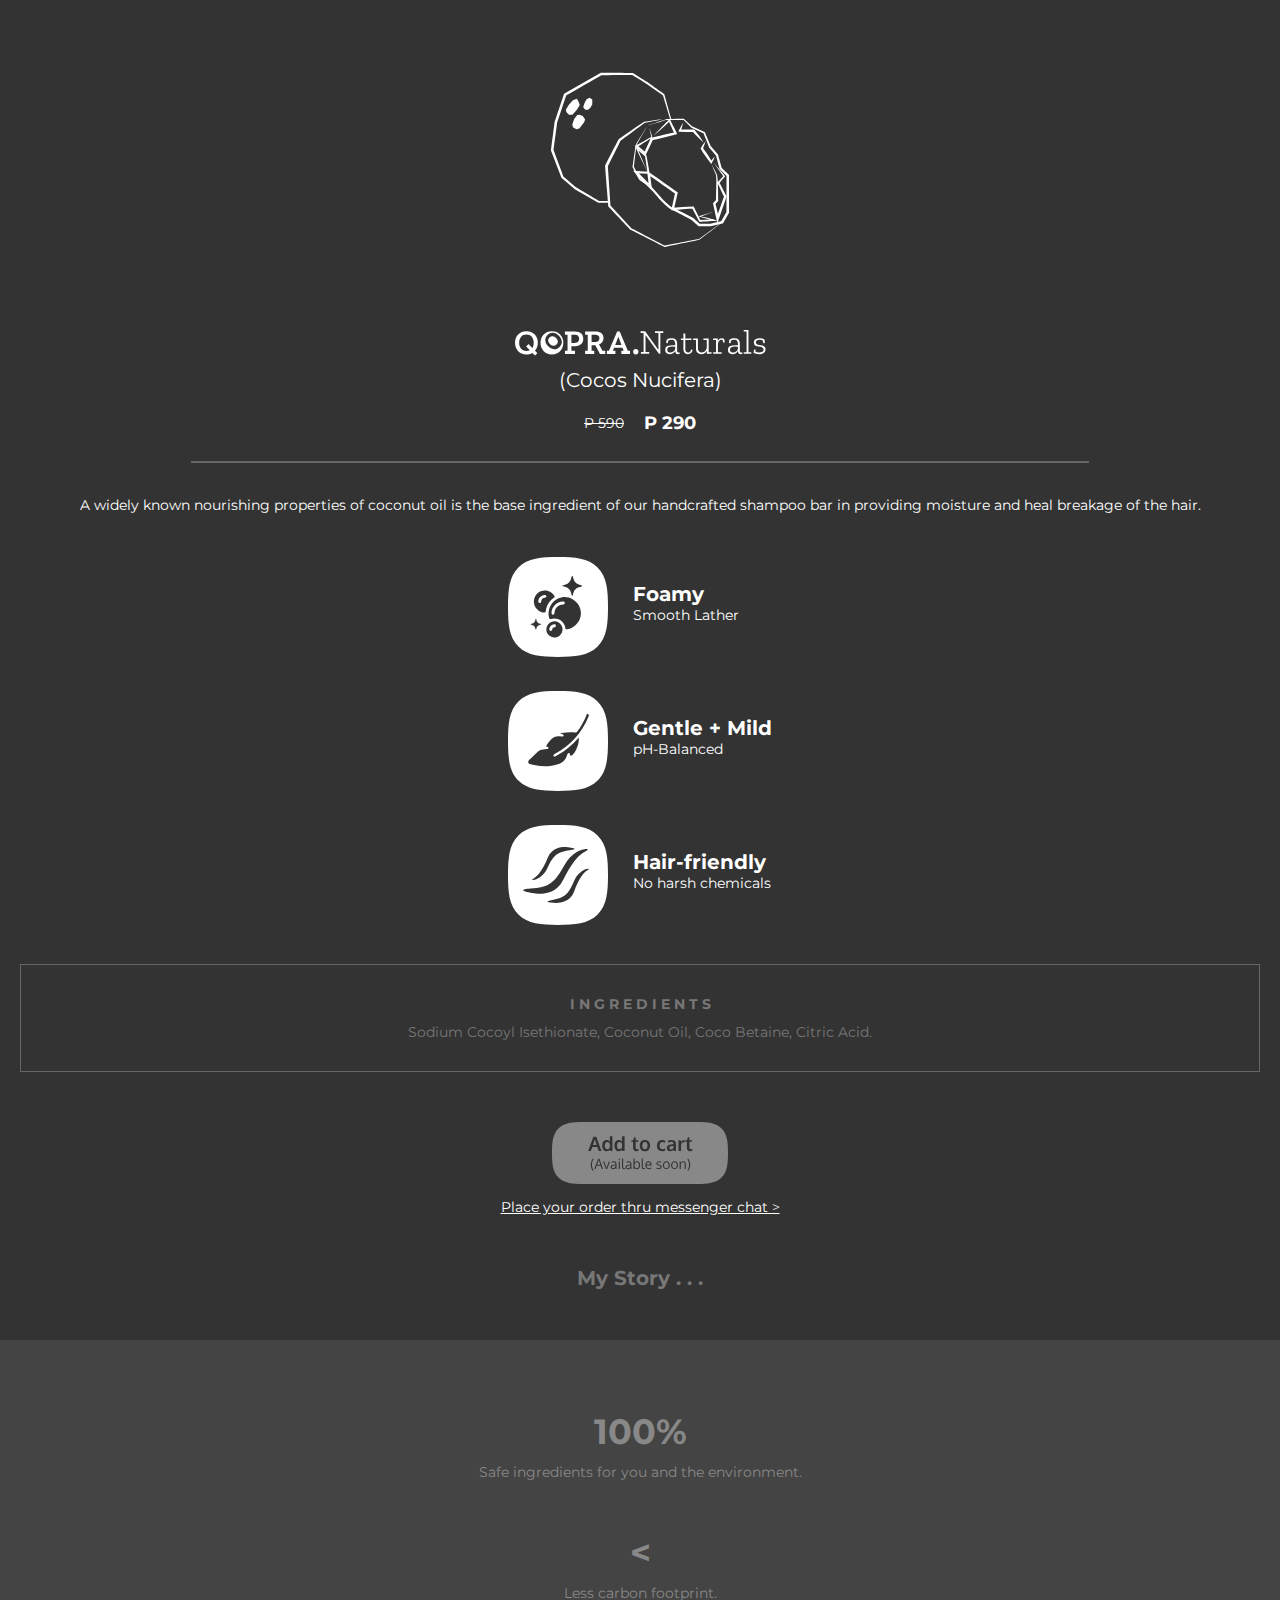
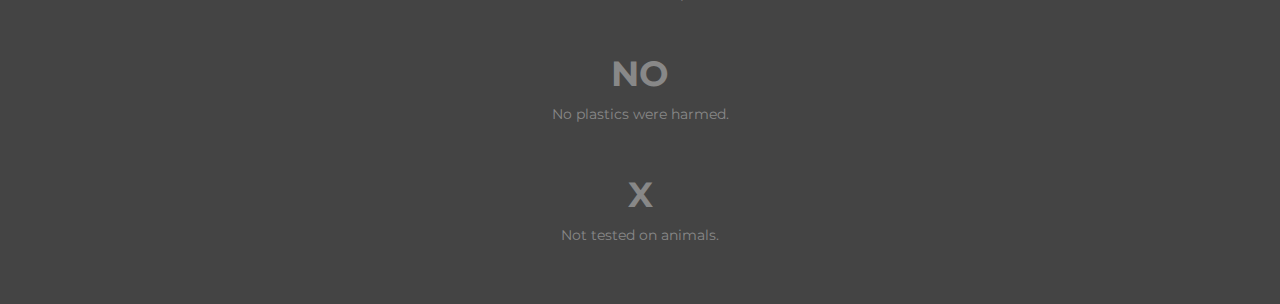
==== qopra.html @ 3c65f1ff "qopra.html" ====
<!DOCTYPE html>
<html> 
    <head>
        <meta charset="utf-8">
        <meta name="viewport" content="width=device-width, initial-scale=1">
        <title>Emelgram</title>
        
        <link rel="preconnect" href="https://fonts.googleapis.com">
        <link rel="preconnect" href="https://fonts.gstatic.com" crossorigin>
        <link href="https://fonts.googleapis.com/css2?family=Montserrat:wght@200;400;700&display=swap" rel="stylesheet">

        <link rel="stylesheet" href="styles.css">
        <link rel="icon" href="assets/emelgram.svg">
    </head>
    <body>
        <div class="productImage">
            <svg width="180" height="180" viewBox="0 0 165 160" fill="none" xmlns="http://www.w3.org/2000/svg">
                <path d="M53.6089 117.583L45.0074 117.515C44.6168 117.283 23.975 105.122 23.8099 105.021C23.681 104.909 12.7359 95.4625 12.3292 95.1102C12.1439 94.6178 3.44586 71.4727 3.24452 70.9444C3.59083 68.2944 6.26469 47.9434 6.48214 46.2782C6.55059 46.07 14.5641 21.748 14.8339 20.9274C15.591 20.4871 46.598 2.55388 47.1054 2.26167C54.3095 2.21363 68.2224 2.1736 75.4024 2.10155C78.8011 4.18709 84.6884 7.78975 87.9139 9.77121C88.369 10.0514 101.533 19.2102 103.51 20.5912C105.089 25.803 107.859 35.1059 110.126 42.5674C110.275 42.5354 110.436 42.5154 110.609 42.5154C110.835 42.5154 111.04 42.5474 111.23 42.6034C109.059 34.8457 106.397 25.4348 104.855 19.9307L104.787 19.6905L104.573 19.5384C103.667 18.8619 89.3113 8.61436 88.8884 8.31414C85.4696 6.16455 79.4333 2.35774 75.9541 0.172127C68.6171 0.0960709 54.1444 0.0640473 46.7953 0H46.4933L46.2235 0.152112L13.2554 19.1181L12.8648 19.3423L12.7238 19.7706C12.748 19.8907 4.08211 45.6377 4.13043 45.7498C4.1103 45.8538 0.925027 70.8203 0.900866 70.9364L0.864624 71.2246L0.965296 71.4928L10.3963 96.1309L10.4969 96.3911L10.7063 96.5673L22.5414 106.631C22.5776 106.663 22.6501 106.719 22.6944 106.739L44.3269 119.148L44.5403 119.268H44.7738L53.5605 119.2C53.3511 118.712 53.3874 118.115 53.625 117.583H53.6089Z" fill="white"/>
                <path d="M20.9628 25.1225L17.4675 29.1895L14.6205 33.6368L14.9628 35.8865L17.2943 38.5444H20.5159L24.4904 34.1852L27.3012 29.4858C27.3012 29.4858 26.0689 26.2153 25.8636 26.0112C25.6582 25.807 24.6313 23.8976 24.6313 23.8976L20.9628 25.1225Z" fill="white"/>
                <path d="M27.0192 38.5444L24.9735 38.7486L22.1627 42.3593L20.5198 47.2669L20.9627 49.9248L24.2044 51.7302L26.8823 51.1417L31.2796 45.4255L32.1736 42.7676L30.0474 39.7013L27.0192 38.5444Z" fill="white"/>
                <path d="M30.4581 31.6874L32.1051 33.7729L34.4367 34.2493L36.8367 32.3399L38.7576 29.1375V24.6422C38.7576 24.6422 36.5629 23.077 36.3575 23.005C36.1522 22.9329 33.6152 24.2979 33.6152 24.2979L32.1776 26.6156L30.9454 29.818L30.4662 31.6834L30.4581 31.6874Z" fill="white"/>
                <path d="M157.764 137.249C157.7 137.297 137.006 153.061 136.949 153.105C136.913 153.161 105.322 159.69 105.266 159.738L105.052 159.782L104.851 159.682C104.726 159.618 73.5702 143.81 73.4574 143.75C73.3608 143.734 53.7861 122.991 53.6814 122.939L53.4357 122.683L53.4075 122.314C52.6102 111.674 51.2008 96.0549 50.5041 85.5511L50.48 85.2029L50.633 84.9027C53.6975 78.8942 59.7499 67.0575 62.8788 61.0811C69.5352 56.5177 79.5461 49.3844 86.2227 45.0332C90.8657 44.3447 97.502 43.312 102.093 42.6755L102.137 42.9117C99.5235 43.4761 96.906 44.0245 94.2845 44.5609L86.428 46.1781L86.6656 46.078C80.4884 50.7414 70.6346 58.0108 64.3285 62.6622L64.6587 62.278C61.7633 68.2223 55.8277 80.1111 52.8599 86.0195L52.9887 85.371C53.7377 95.8187 54.7968 111.574 55.4612 122.166L55.1874 121.542L74.589 142.497C73.3527 141.793 105.705 158.705 105.431 158.577L105.02 158.521C104.843 158.509 137.34 152.28 136.575 152.477L157.619 137.061L157.764 137.253V137.249Z" fill="white"/>
                <path d="M89.392 48.4718C86.9517 52.7429 81.4227 62.6382 79.1878 66.369C78.6402 71.3567 77.4643 81.352 76.9005 86.3357L76.8361 85.9674C78.7328 89.5661 81.2053 94.3376 83.1583 97.1997C83.855 97.544 84.4228 97.9883 85.0349 98.4006C87.6 100.218 90.0967 102.111 92.6014 104.005L92.6618 104.073L100.828 113.24C101.078 113.52 103.027 115.713 103.228 115.934C105.27 117.907 107.376 119.949 109.502 121.798C110.102 122.306 110.714 122.859 111.363 123.247C111.298 123.215 111.222 123.211 111.149 123.211C111.129 123.211 111.101 123.211 111.149 123.211C111.339 123.219 111.616 123.291 111.641 123.307L111.882 123.391C112.667 123.703 113.831 124.26 114.596 124.628C120.218 127.418 125.827 130.224 131.324 133.222L137.501 138.73L136.716 138.43L147.202 138.414L146.928 138.446L157.41 135.976L156.637 136.553L161.892 127.362L161.735 127.946L161.763 110.99L161.82 94.0334L162.158 94.826L155.711 88.5453L155.497 88.3372L155.425 88.061L152.095 75.6999L152.296 76.0801L145.877 68.4465L145.776 68.3264L145.724 68.1943L140.582 55.3208L140.993 55.7491L129.637 50.3692L129.528 50.3171L129.455 50.2451L122.139 43.1759L122.521 43.328L107.098 43.0998L107.199 43.0838C102.769 44.4648 93.8215 47.1228 89.3799 48.4598L89.392 48.4718ZM89.392 48.4718C93.8054 46.9747 102.628 43.9284 107.054 42.4633C107.102 42.4433 122.477 42.2472 122.533 42.2352H122.747L122.916 42.3913L130.402 49.2844L130.221 49.1603L141.689 54.2961L141.975 54.4242L142.1 54.7244L147.448 67.5178L147.295 67.2696L153.83 74.8032L153.971 74.9673L154.032 75.1875L157.491 87.5126L157.205 87.0282L163.712 93.2488L164.046 93.569V94.0414L164.103 110.998L164.131 127.954V128.267L163.974 128.539L158.739 137.742L158.481 138.198L157.97 138.318L147.48 140.756L147.343 140.788H147.206L136.72 140.772H136.269L135.935 140.472L129.774 134.944C124.833 132.454 117.254 128.199 111.266 125.445C111.202 125.425 111.057 125.352 110.984 125.336C110.892 125.304 111.036 125.361 111.105 125.336C111.133 125.336 111.093 125.336 111.057 125.332C110.908 125.316 110.751 125.292 110.61 125.236C109.647 124.796 108.898 124.032 108.113 123.379C105.983 121.486 103.949 119.496 101.94 117.499C101.755 117.323 101.557 117.082 101.396 116.902C100.381 115.697 92.1665 106.274 91.4457 105.354C89.0134 103.448 86.5611 101.551 84.0805 99.7096C83.4724 99.2572 82.8603 98.8329 82.2362 98.4607C81.2576 97.4239 80.6415 96.0229 79.9408 94.834C78.4267 92.0439 77.0012 89.2138 75.5958 86.3677C76.3327 81.28 77.7381 71.2966 78.4871 66.2129C81.2093 61.7856 86.6335 52.891 89.3839 48.4838L89.392 48.4718Z" fill="white"/>
                <path d="M90.9662 49.9729C91.9568 53.0231 92.9233 56.0814 93.8494 59.1557C92.0212 60.3645 88.6105 62.5862 86.7621 63.7671C85.0708 64.8639 81.6359 67.0575 79.9285 68.1303L80.0453 66.6532C82.0386 68.2303 86.001 71.4567 87.9702 73.0659L86.2789 73.4422C87.2655 71.2526 88.2319 69.051 89.2427 66.8693L92.2467 60.3165L92.4843 59.8001C97.8924 58.4471 103.905 57.0101 109.333 55.7291L114.773 54.4682L114.064 55.9413C112.514 52.4827 110.283 47.5031 108.745 43.9805L110.046 44.2126C106.397 47.5911 102.407 51.2738 98.7139 54.5603C97.4495 55.7011 96.1569 56.8219 94.8763 57.9508C96.028 56.6938 97.1716 55.4289 98.3394 54.184C101.69 50.5693 105.471 46.6384 108.906 43.0678L109.687 42.2552C109.949 42.7756 112.768 48.4798 113.114 49.1683C114.274 51.49 115.417 53.8557 116.541 56.1975L115.281 56.5257C108.278 58.3471 100.639 60.2725 93.6199 61.9657L94.4213 61.3092L91.3608 67.8381C90.1528 70.44 88.8722 73.0459 87.64 75.6438L86.5688 74.7231C84.1768 72.6656 80.2506 69.2831 77.8909 67.2016C82.6869 64.4275 88.2521 61.2772 93.1085 58.5992L92.9112 59.0876C92.2306 56.0614 91.5944 53.0231 90.9742 49.9809L90.9662 49.9729Z" fill="white"/>
                <path d="M122.118 45.6817C121.526 48.3277 120.729 50.9176 119.871 53.4835L119.034 52.2426C120.081 52.1745 121.124 52.1185 122.171 52.0744C125.493 51.9343 128.815 51.9103 132.141 51.9864C135.311 55.8052 138.355 59.7321 140.936 63.9752C137.235 60.909 133.905 57.4544 130.688 53.9038L131.578 54.3121C127.394 54.3961 123.21 54.3201 119.034 54.0439L117.624 53.9518C119.01 51.1417 120.439 48.3357 122.114 45.6857L122.118 45.6817Z" fill="white"/>
                <path d="M142.684 62.6462C141.995 65.108 141.053 67.4898 140.05 69.8315L139.994 68.8548C143.123 72.8858 145.958 77.1289 148.442 81.5842H147C147.657 80.7636 148.333 79.959 149.03 79.1664C149.731 78.3778 150.448 77.5973 151.217 76.8527C150.822 77.8454 150.371 78.8022 149.908 79.7509C149.28 81.0398 148.551 82.3528 147.858 83.6017C145.949 81.288 144.137 78.8702 142.454 76.3924C140.9 74.1147 139.43 71.777 138.065 69.3752C139.478 67.0535 140.96 64.7598 142.68 62.6462H142.684Z" fill="white"/>
                <path d="M148.027 83.6978C149.755 86.9362 151.458 90.1946 153.121 93.465C153.351 95.1262 153.597 96.7874 153.81 98.4487C153.995 104.705 154.14 110.962 154.221 117.218V117.607C154.152 117.687 151.567 120.637 151.414 120.809L151.664 119.84C152.618 123.755 153.923 129.335 154.841 133.31L152.55 133.186C154.744 126.822 157.329 119.532 159.629 113.184L159.681 114.028C157.998 110.582 154.942 104.173 153.307 100.706L153.697 100.29C155.529 98.3446 157.398 96.4312 159.25 94.5017L159.218 95.3424C156.017 90.9511 152.856 86.5359 149.767 82.0646C153.439 86.3117 157.044 90.6149 160.599 94.9541C158.727 97.1157 156.878 99.3013 154.986 101.447L155.119 100.486C156.766 103.608 160.048 109.913 161.65 113.055L161.856 113.452L161.707 113.9C159.097 121.686 156.154 130.16 153.423 137.89C152.155 132.21 150.605 125.429 149.401 119.76C149.537 119.604 152.155 116.774 152.38 116.522L152.115 117.218C152.191 110.982 152.34 104.749 152.521 98.5167C152.413 97.2478 152.284 95.1902 152.175 93.6611C151.015 91.1272 149.312 86.8321 148.027 83.6978Z" fill="white"/>
                <path d="M150.085 127.342C146.924 128.499 140.614 130.833 137.449 131.961L137.432 131.301C139.945 131.941 151.611 135 153.955 135.6C151.551 135.704 140.034 136.381 137.372 136.509L136.877 136.537L136.635 136.084L130.224 123.991L131.134 124.5C126.528 124.868 117.274 125.609 112.663 125.949L111.209 126.061C111.358 125.296 112.905 118.235 113.102 117.275L114.709 109.921L115.176 111.122C107.682 105.906 97.1233 98.5447 89.7702 93.3529L91.6266 92.2441C91.9407 94.818 93.2817 105.61 93.5676 107.944C92.2065 106.523 79.7312 93.5971 78.0399 91.8358L76.1915 89.9184C77.7338 90.0464 88.5823 90.7229 90.4024 90.8631L89.444 91.9238L88.244 84.0901L87.0722 76.2523L87.3259 76.6886L79.107 69.7114L79.9567 69.067C82.8238 75.6438 86.6937 84.7025 89.4279 91.1993C86.3071 84.9067 82.0386 75.92 78.954 69.5153L77.9271 67.3777L79.8036 68.8708L88.24 75.5878L88.4413 75.7479L88.4897 76.0241L89.887 83.8259C90.032 84.5824 91.3608 92.2921 91.4534 92.7444L90.2977 92.6884L78.7244 92.148L79.5258 90.4067L92.8266 103.853L90.8494 104.797C90.6078 102.92 89.1501 91.5075 88.9447 89.8983L91.1353 91.4315C98.4924 96.5312 109.091 103.997 116.521 109.229L117.157 109.677L116.988 110.429C116.162 114.084 114.495 121.454 113.65 125.104L112.506 123.787L121.752 123.195L130.998 122.63L131.63 122.59L131.904 123.139L138.037 135.372L137.304 134.944L150.061 134.619L149.92 135.792L137.239 131.973L136.152 131.645C139.873 130.488 146.348 128.475 150.081 127.346L150.085 127.342Z" fill="white"/>
                </svg>
        </div>
        
        <div class="product">
            <div class="productName">
                <svg width="251" height="26" viewBox="0 0 251 26" fill="none" xmlns="http://www.w3.org/2000/svg">
                    <path d="M148.24 3.07995H145.33V23.8499H143.98L130.64 5.19995H130.5V22.0799H134.21V23.8499H125.93V22.0799H128.6V3.07995H125.58V1.31995H130.09L143.3 19.7599H143.44V3.07995H140.01V1.31995H148.26V3.08995L148.24 3.07995Z" fill="white"/>
                    <path d="M151.67 9.67002C152.32 9.14002 153.1 8.75003 154.01 8.51003C154.92 8.27003 155.84 8.15002 156.77 8.15002C160.33 8.15002 162.11 9.87002 162.11 13.32V20.81C162.11 21.99 162.56 22.58 163.46 22.58C163.92 22.58 164.3 22.5 164.6 22.34L164.64 23.73C164.13 24.05 163.53 24.22 162.84 24.22C161.08 24.22 160.21 23.18 160.21 21.1V21.03C159.72 21.86 159.03 22.6 158.11 23.25C157.19 23.9 156.13 24.22 154.9 24.22C153.88 24.22 152.85 23.91 151.8 23.3C150.75 22.69 150.22 21.56 150.22 19.92C150.22 17.98 150.99 16.7 152.54 16.09C154.09 15.48 155.72 15.17 157.43 15.17C157.92 15.17 158.39 15.19 158.87 15.22C159.34 15.25 159.79 15.28 160.2 15.31V13.68C160.2 12.5 159.93 11.57 159.39 10.89C158.85 10.21 157.87 9.87002 156.46 9.87002C155.3 9.87002 154.26 10.1 153.34 10.56L152.72 13.33L151.13 13.12L151.68 9.69002L151.67 9.67002ZM160.2 18.2V16.78C159.76 16.73 159.29 16.69 158.78 16.66C158.27 16.62 157.74 16.61 157.19 16.61C155.94 16.61 154.8 16.8 153.78 17.18C152.76 17.56 152.24 18.4 152.24 19.69C152.24 20.8 152.6 21.54 153.31 21.93C154.03 22.31 154.72 22.5 155.39 22.5C156.55 22.5 157.62 22.1 158.61 21.3C159.6 20.5 160.14 19.47 160.2 18.2Z" fill="white"/>
                    <path d="M177.6 19.86C177.14 22.75 175.58 24.19 172.92 24.19C171.42 24.19 170.29 23.75 169.54 22.87C168.79 21.99 168.41 20.81 168.41 19.33V10.09H165.88V8.45997H168.41V3.46997H170.32V8.45997H176.45V10.09H170.32V19.14C170.32 20.16 170.53 20.97 170.94 21.58C171.36 22.19 172.08 22.5 173.12 22.5C173.79 22.5 174.39 22.3 174.92 21.89C175.45 21.48 175.84 20.65 176.1 19.38L177.59 19.86H177.6Z" fill="white"/>
                    <path d="M196.56 23.85H191.78V20.8C191.29 21.82 190.58 22.64 189.63 23.26C188.68 23.88 187.59 24.2 186.34 24.2C184.81 24.2 183.54 23.73 182.53 22.78C181.51 21.83 181 20.31 181 18.2V10.09H178.16V8.45996H182.91V17.75C182.91 19.51 183.29 20.74 184.04 21.44C184.79 22.15 185.74 22.5 186.9 22.5C188.29 22.5 189.44 21.96 190.35 20.87C191.26 19.78 191.74 18.69 191.79 17.58V10.09H188.39V8.45996H193.69V22.25H196.57V23.84L196.56 23.85Z" fill="white"/>
                    <path d="M206.68 8.18005C207.76 8.18005 208.61 8.45005 209.21 8.98005L209.76 12.4101L208.17 12.6201L207.58 9.99005C207.23 9.90005 206.84 9.85005 206.4 9.85005C205.38 9.85005 204.55 10.2801 203.9 11.1301C203.25 11.9801 202.93 13.0701 202.93 14.3901V22.2601H206.71V23.8501H198.15V22.2601H201.03V10.0901H198.12V8.46005H202.83V11.2001C203.13 10.3501 203.64 9.63005 204.36 9.05005C205.08 8.47005 205.85 8.18005 206.68 8.18005Z" fill="white"/>
                    <path d="M214.41 9.67002C215.06 9.14002 215.84 8.75003 216.75 8.51003C217.66 8.27003 218.58 8.15002 219.51 8.15002C223.07 8.15002 224.85 9.87002 224.85 13.32V20.81C224.85 21.99 225.3 22.58 226.2 22.58C226.66 22.58 227.04 22.5 227.34 22.34L227.38 23.73C226.87 24.05 226.27 24.22 225.58 24.22C223.82 24.22 222.95 23.18 222.95 21.1V21.03C222.46 21.86 221.77 22.6 220.85 23.25C219.93 23.9 218.87 24.22 217.64 24.22C216.62 24.22 215.59 23.91 214.54 23.3C213.49 22.69 212.96 21.56 212.96 19.92C212.96 17.98 213.73 16.7 215.28 16.09C216.83 15.48 218.46 15.17 220.17 15.17C220.66 15.17 221.13 15.19 221.61 15.22C222.08 15.25 222.53 15.28 222.94 15.31V13.68C222.94 12.5 222.67 11.57 222.13 10.89C221.59 10.21 220.61 9.87002 219.2 9.87002C218.04 9.87002 217 10.1 216.08 10.56L215.46 13.33L213.87 13.12L214.42 9.69002L214.41 9.67002ZM222.94 18.2V16.78C222.5 16.73 222.03 16.69 221.52 16.66C221.01 16.62 220.48 16.61 219.93 16.61C218.68 16.61 217.54 16.8 216.52 17.18C215.5 17.56 214.98 18.4 214.98 19.69C214.98 20.8 215.34 21.54 216.05 21.93C216.77 22.31 217.46 22.5 218.13 22.5C219.29 22.5 220.36 22.1 221.35 21.3C222.34 20.5 222.88 19.47 222.94 18.2Z" fill="white"/>
                    <path d="M236.31 23.85H228.72V22.26H231.56V1.59H228.68V0H233.46V22.25H236.3V23.84L236.31 23.85Z" fill="white"/>
                    <path d="M250.52 19.48C250.52 20.91 249.91 22.06 248.7 22.91C247.49 23.76 245.99 24.19 244.21 24.19C243.12 24.19 242.05 24.03 241 23.72C239.95 23.41 239.15 23.06 238.59 22.66L239.01 19.4L240.57 19.54L240.43 21.62C241.52 22.2 242.75 22.49 244.14 22.49C245.27 22.49 246.29 22.26 247.21 21.81C248.12 21.36 248.58 20.65 248.58 19.68C248.58 18.71 248.25 18.1 247.59 17.7C246.93 17.31 246.12 17.02 245.15 16.85C244.18 16.68 243.21 16.49 242.26 16.28C241.31 16.07 240.49 15.69 239.83 15.14C239.17 14.59 238.84 13.72 238.84 12.54C238.84 10.97 239.41 9.84001 240.54 9.16001C241.67 8.48001 242.91 8.14001 244.25 8.14001C245.31 8.14001 246.31 8.29001 247.25 8.59001C248.19 8.89001 248.94 9.21001 249.52 9.56001L249.87 13.1L248.28 13.31L247.86 10.71C247.37 10.46 246.87 10.25 246.34 10.09C245.81 9.93001 245.2 9.85001 244.5 9.85001C243.41 9.85001 242.54 10.05 241.87 10.44C241.2 10.83 240.87 11.47 240.87 12.35C240.87 13.23 241.19 13.85 241.84 14.2C242.49 14.56 243.3 14.82 244.27 14.98C245.24 15.14 246.21 15.34 247.16 15.57C248.12 15.8 248.92 16.21 249.57 16.78C250.22 17.36 250.54 18.26 250.54 19.48H250.52Z" fill="white"/>
                    <path d="M22.84 12.79C22.84 15.86 21.89 18.51 20 20.73L22.39 23.19L20 25.58L17.33 22.88C15.55 23.92 13.55 24.44 11.33 24.44C7.75 24.44 4.96 23.3 2.98 21.01C0.99 18.72 0 16 0 12.86C0 9.71996 1.04 6.81996 3.12 4.56996C5.2 2.32996 7.97 1.20996 11.44 1.20996C14.91 1.20996 17.73 2.34996 19.78 4.61996C21.82 6.89996 22.85 9.61996 22.85 12.78L22.84 12.79ZM18.68 12.89C18.68 10.37 18.04 8.35996 16.76 6.85996C15.48 5.35996 13.69 4.60996 11.4 4.60996C9 4.60996 7.19 5.38996 5.98 6.94996C4.77 8.50996 4.16 10.45 4.16 12.75C4.16 15.05 4.75 16.93 5.95 18.57C7.14 20.21 8.99 21.03 11.51 21.03C12.76 21.03 13.85 20.78 14.8 20.27L11.13 16.49L13.52 14.1L17.33 17.98C18.23 16.64 18.68 14.94 18.68 12.88V12.89Z" fill="white"/>
                    <path d="M68.2799 8.73006C68.2799 11.2001 67.4899 13.0701 65.8999 14.3301C64.3199 15.5901 62.4199 16.2201 60.1999 16.2201H56.3899V20.8001H59.9899V24.0901H49.9399V20.8001H52.5399V4.85006H49.9399V1.56006H59.9899C62.7899 1.56006 64.8699 2.23006 66.2299 3.57006C67.5899 4.91006 68.2699 6.63006 68.2699 8.73006H68.2799ZM64.1599 8.80006C64.1599 7.55006 63.8099 6.58006 63.0999 5.89006C62.3899 5.20006 61.2099 4.85006 59.5499 4.85006H56.3999V12.9601H59.5499C61.1899 12.9601 62.3699 12.5801 63.0899 11.8301C63.8099 11.0801 64.1599 10.0701 64.1599 8.80006Z" fill="white"/>
                    <path d="M90.2199 24.0901H84.9499L80.3099 15.1801H76.5999V20.7901H79.2299V24.0801H70.1499V20.7901H72.7499V4.85006H70.1499V1.56006H80.1699C82.9599 1.56006 85.0599 2.14006 86.4399 3.31006C87.8299 4.48006 88.5199 6.11006 88.5199 8.21006C88.5199 9.71006 88.1199 11.0001 87.3199 12.0701C86.5199 13.1401 85.4199 13.9101 84.0099 14.3701L87.4399 20.7801H90.2099V24.0701L90.2199 24.0901ZM84.4299 8.32006C84.4299 7.05006 84.0599 6.15006 83.3199 5.63006C82.5799 5.11006 81.3199 4.85006 79.5399 4.85006H76.5899V12.0901H79.4999C81.3499 12.0901 82.6299 11.7601 83.3499 11.1001C84.0699 10.4401 84.4199 9.51006 84.4199 8.31006L84.4299 8.32006Z" fill="white"/>
                    <path d="M114.99 24.0901H106.36V20.8001H108.65L107.51 17.7201H99.0899L97.8799 20.8001H100.41V24.0901H91.8799V20.8001H93.9599L102.15 1.56006H104.7L112.81 20.8001H114.99V24.0901ZM106.46 14.9101L103.51 7.08006H103.3L100.18 14.9101H106.45H106.46Z" fill="white"/>
                    <path d="M48.35 12.79C48.35 15.98 47.32 18.72 45.27 21C43.21 23.29 40.41 24.43 36.85 24.43C33.29 24.43 30.48 23.29 28.5 21C26.51 18.71 25.52 16 25.52 12.86C25.52 9.71997 26.56 6.81997 28.64 4.57997C30.72 2.33997 33.49 1.21997 36.96 1.21997C40.43 1.21997 43.25 2.35997 45.3 4.62997C47.34 6.90997 48.37 9.62997 48.37 12.79H48.35ZM43.84 5.76997C42.01 3.93997 40.09 2.94997 38.07 2.78997C36.05 2.62997 34.21 3.37997 32.55 5.03997C30.81 6.77997 30.06 8.65997 30.31 10.67C30.56 12.68 31.52 14.52 33.2 16.2C34.88 17.88 36.66 18.8 38.72 19.13C40.77 19.46 42.71 18.71 44.54 16.88C46.27 15.15 47.01 13.3 46.76 11.31C46.52 9.31997 45.54 7.47997 43.83 5.76997H43.84Z" fill="white"/>
                    <path d="M123.45 21.72C123.45 22.46 123.21 23.1 122.73 23.63C122.25 24.16 121.6 24.43 120.77 24.43C119.94 24.43 119.29 24.16 118.82 23.63C118.36 23.1 118.13 22.46 118.13 21.73C118.13 21 118.37 20.32 118.86 19.8C119.34 19.28 119.99 19.02 120.8 19.02C121.61 19.02 122.27 19.29 122.74 19.82C123.22 20.35 123.45 20.98 123.45 21.72Z" fill="white"/>
                    <path d="M41.09 7.93004C40.02 6.86004 38.89 6.28004 37.71 6.18004C36.53 6.08004 35.45 6.53004 34.48 7.50004C33.46 8.52004 33.02 9.62004 33.17 10.8C33.32 11.98 33.88 13.06 34.86 14.04C35.84 15.02 36.89 15.56 38.09 15.76C39.29 15.95 40.43 15.51 41.5 14.44C42.51 13.43 42.95 12.34 42.8 11.18C42.66 10.02 42.09 8.93004 41.08 7.93004H41.09Z" fill="white"/>
                    </svg>

            </div>
            <div class="productSubName">
                (Cocos Nucifera)
            </div>
        </div>

        <div class="productPrice">
            <div class="slashPrice">
                P 590
            </div>
            <div class="origPrice">
                P 290
            </div>
        </div>

        <hr>

        <div class="productDetails">
                A widely known nourishing properties of coconut oil is the base ingredient of our handcrafted shampoo bar in providing moisture and heal breakage of the hair.
        </div>

        <div class="cardIcon">
            <div>
                <div class="cardFirst">
                    <div>
                        <svg width="100" height="100" viewBox="0 0 100 100" fill="none" xmlns="http://www.w3.org/2000/svg">
                            <path d="M89.5781 10.4473C80.1426 1.04883 66.5781 0 50 0C33.4219 0 19.8164 1.06249 10.3867 10.4844C0.95703 19.9062 0 33.4687 0 50.0469C0 66.625 0.957033 80.1972 10.3906 89.6211C19.8242 99.0449 33.4043 100 50 100C66.5957 100 80.1797 99.0449 89.6094 89.6211C99.0391 80.1972 100 66.6289 100 50.0469C100 33.4648 99.0235 19.8691 89.5781 10.4473ZM57.5664 72.209C57.252 64.5918 49.6543 59.2129 41.9844 62.2578C40.0703 59.5859 39.6016 52.2285 43.7422 46.6523C46.0811 43.4899 49.4925 41.2885 53.3377 40.4603C57.1829 39.632 61.1981 40.2337 64.6316 42.1526C68.0651 44.0716 70.6813 47.1763 71.9906 50.8854C73.2998 54.5945 73.2122 58.6536 71.7441 62.3027C69.4004 68.0762 61.8828 73.3633 57.5664 72.209ZM43.5215 55.959V56.0019C43.5215 57.0527 44.1074 57.7304 44.9961 57.7246C45.8516 57.7246 46.4043 57.0898 46.4551 56.0703C46.6895 51.3105 50.2773 47.6406 54.8867 47.4492C56.1035 47.4004 56.7793 46.832 56.7324 45.9043C56.6856 44.9766 55.9687 44.4805 54.7422 44.5176C48.7676 44.6973 43.6523 49.8516 43.5215 55.959ZM37.625 55.373C33.2051 56.3789 27.6641 52.4433 26.2852 47.4453C25.5334 44.7178 25.859 41.8057 27.1947 39.3116C28.5305 36.8176 30.774 34.9326 33.4609 34.0468C38.7344 32.3125 44.9004 34.957 46.8184 39.8887C41.2754 43.5137 38.127 48.666 37.625 55.3672V55.373ZM30.2988 44.2597C30.2871 45.2558 30.8379 45.9336 31.6934 45.9765C32.5488 46.0195 33.1426 45.4043 33.2324 44.4023C33.4277 42.3105 34.7051 41.0468 36.8477 40.8398C37.7988 40.748 38.3867 40.166 38.3672 39.3398C38.3457 38.4785 37.6738 37.9062 36.6875 37.9082C33.3594 37.9101 30.3379 40.914 30.2988 44.2539V44.2597ZM38.3731 72.3847C38.3801 70.7842 38.8622 69.2218 39.7583 67.8956C40.6543 66.5695 41.9239 65.5392 43.4062 64.9354C44.8885 64.3316 46.5167 64.1816 48.0844 64.5042C49.652 64.8269 51.0886 65.6078 52.212 66.7479C53.3353 67.888 54.0948 69.3359 54.3943 70.9082C54.6938 72.4805 54.5197 74.1063 53.8941 75.5795C53.2684 77.0527 52.2195 78.3069 50.8802 79.1832C49.5409 80.0596 47.9715 80.5186 46.3711 80.5019C44.2361 80.4798 42.1966 79.6137 40.698 78.0928C39.1995 76.5719 38.3637 74.5198 38.3731 72.3847ZM41.3223 72.127C41.2832 73.1172 41.8125 73.8086 42.666 73.8848C43.5195 73.9609 44.125 73.3633 44.25 72.3613C44.416 71.043 45.0801 70.3965 46.4512 70.2129C47.3887 70.0918 47.9668 69.4804 47.9141 68.664C47.8594 67.8007 47.1797 67.2578 46.1914 67.2871C43.6563 67.3652 41.4258 69.582 41.3223 72.127ZM64.2402 38.6758C63.8906 38.6758 63.7774 38.4257 63.6973 38.1484C63.457 37.3066 63.2227 36.4629 62.9785 35.6211C62.1465 32.7786 60.3106 30.9349 57.4707 30.0898C56.6328 29.8398 55.7871 29.6113 54.9453 29.3711C54.6523 29.289 54.3809 29.1758 54.3828 28.8047C54.3848 28.4336 54.6641 28.3301 54.9531 28.2461C55.8731 27.9824 56.8008 27.7441 57.7109 27.4531C60.3262 26.6172 62.0586 24.8828 62.8906 22.2676C63.1758 21.3711 63.416 20.4609 63.6719 19.5566C63.7559 19.2578 63.8672 18.9863 64.2324 18.9707C64.5977 18.9551 64.7402 19.248 64.8184 19.5566C65.0684 20.4472 65.3086 21.3398 65.5859 22.2207C66.4238 24.877 68.1816 26.625 70.8379 27.455C71.7051 27.7265 72.582 27.959 73.4551 28.2109C73.7715 28.3008 74.1113 28.3711 74.1016 28.8066C74.0918 29.2422 73.7441 29.2949 73.4316 29.3926C72.543 29.6484 71.6484 29.8828 70.7695 30.1641C68.1738 30.9922 66.4473 32.7148 65.6055 35.3047C65.3008 36.2461 65.0566 37.2051 64.7852 38.1562C64.7129 38.4492 64.584 38.6777 64.2402 38.6758ZM27.8809 72.5488C27.6856 72.5488 27.6289 72.4141 27.5859 72.2637C27.4551 71.8066 27.3281 71.3496 27.1953 70.8965C27.0106 70.1757 26.6365 69.5175 26.1117 68.99C25.587 68.4625 24.9307 68.085 24.2109 67.8965C23.7559 67.7617 23.2969 67.6367 22.8438 67.5058C22.6836 67.4609 22.5371 67.4023 22.5391 67.1992C22.541 66.9961 22.6914 66.9414 22.8477 66.8965C23.3457 66.752 23.8496 66.623 24.3418 66.4648C25.0097 66.2727 25.6179 65.914 26.1092 65.4223C26.6004 64.9307 26.9587 64.3223 27.1504 63.6543C27.3067 63.168 27.4355 62.6777 27.5742 62.1855C27.6191 62.0234 27.6836 61.875 27.8789 61.8711C28.0742 61.8672 28.1524 62.0215 28.2012 62.1933C28.3379 62.6758 28.4668 63.1601 28.6172 63.6367C28.8094 64.3138 29.1721 64.9304 29.6707 65.4273C30.1693 65.9241 30.787 66.2847 31.4649 66.4746C31.9336 66.6211 32.4102 66.748 32.8828 66.8848C33.0547 66.9336 33.2383 66.9707 33.2344 67.207C33.2305 67.4433 33.0391 67.4727 32.8711 67.5215C32.3887 67.6602 31.8945 67.7871 31.4277 67.9394C30.7643 68.1309 30.16 68.4867 29.6707 68.9739C29.1815 69.4611 28.8231 70.0639 28.6289 70.7265C28.4629 71.2363 28.3301 71.7559 28.1836 72.2715C28.1367 72.4277 28.0664 72.5508 27.8809 72.5488Z" fill="white"/>
                            </svg>                    
                    </div>

                    <div class="cardDetails">
                        <div>
                            <div class="cardName">
                                Foamy
                            </div>
                            <div>
                                Smooth Lather
                            </div>
                        </div>
                    </div>
                    </div>
 
                <div class="cardSecond">
                    <div>
                        <svg width="100" height="100" viewBox="0 0 100 100" fill="none" xmlns="http://www.w3.org/2000/svg">
                            <g clip-path="url(#clip0_26_24)">
                            <path d="M89.5781 10.4472C80.1426 1.04877 66.5781 -6.10352e-05 50 -6.10352e-05C33.4219 -6.10352e-05 19.8164 1.06245 10.3867 10.4843C0.957018 19.9062 0 33.4687 0 50.0468C0 66.6249 0.957022 80.1972 10.3906 89.621C19.8242 99.0449 33.4043 99.9999 50 99.9999C66.5957 99.9999 80.1797 99.0449 89.6094 89.621C99.039 80.1972 100 66.6288 100 50.0468C100 33.4648 99.0234 19.8691 89.5781 10.4472ZM70.7754 46.5331C71.2188 51.2343 69.8945 55.1464 67.9941 58.9062C67.0747 60.7548 65.872 62.4484 64.4297 63.9257C63.9336 64.4277 63.4297 64.7285 62.6972 64.5546C62.1113 64.412 61.6367 64.2929 61.9434 63.4804C62.2188 62.746 61.8984 62.1738 61.1426 61.9648C60.3867 61.7558 59.9141 62.1874 59.6367 62.8691C59.0879 64.2187 58.6289 65.6152 57.9648 66.9062C56.3906 69.9668 53.8223 71.9101 50.6133 73.0156C43.0117 75.6367 35.2539 75.8495 27.416 74.3691C25.5897 74.0211 23.7856 73.5646 22.0136 73.0019C19.9531 72.3535 19.582 70.6093 21.1426 69.082C24.0859 66.2011 27.0683 63.3593 30.0332 60.4999C31.4512 59.1328 33.2265 58.6679 35.1113 58.4863C36.3613 58.3671 37.6093 58.2382 38.8593 58.1074C39.6718 58.0234 40.4062 57.7871 40.334 56.7832C40.2617 55.7793 39.5703 55.5917 38.711 55.6894C38.5554 55.6871 38.4006 55.6662 38.25 55.6269C38.1133 55.0097 38.4981 54.5585 38.7559 54.1152C39.9798 51.9757 41.5059 50.024 43.2871 48.3203C45.7578 45.9921 48.5274 44.6289 52.0352 45.3574C52.7772 45.492 53.5291 45.5651 54.2832 45.5761C54.9453 45.5996 55.498 45.3281 55.6152 44.6152C55.7422 43.8339 55.2812 43.4316 54.5645 43.207C53.9102 43.0117 53.1621 43.2675 52.5332 42.8027C52.875 42.1191 53.5527 42.1816 54.0957 42.0585C58.4157 41.0716 62.8781 40.8698 67.2695 41.4628C68.0234 41.5644 68.5527 41.5136 69.0781 40.8144C72.4819 36.2632 75.3572 31.3396 77.6484 26.1386C78.039 25.25 78.6152 23.3378 79.3535 22.8066C81.0332 23.6113 81.1484 23.9277 80.4316 25.6562C73.6738 41.9628 62.4961 54.3007 47.0547 62.8066C46.6929 62.9818 46.3414 63.1774 46.0019 63.3925C45.4453 63.7832 45.2422 64.3417 45.5762 64.9706C45.9102 65.5996 46.4902 65.7519 47.1191 65.457C47.9804 65.0449 48.8203 64.5859 49.6582 64.1152C57.1941 59.8395 63.9495 54.3158 69.6367 47.7792C69.9258 47.4433 70.2266 47.1288 70.7754 46.5331Z" fill="white"/>
                            </g>
                            <defs>
                            <clipPath id="clip0_26_24">
                            <rect width="100" height="100" fill="white"/>
                            </clipPath>
                            </defs>
                            </svg>          
                    </div>
                    <div>
                        <div class="cardDetails">
                            <div class="cardName">
                                Gentle + Mild
                            </div>
                            <div>
                                pH-Balanced
                            </div>
                        </div>
                    </div>
                </div>
                
                <div class="cardThird">
                    <div>
                        <svg width="100" height="100" viewBox="0 0 100 100" fill="none" xmlns="http://www.w3.org/2000/svg">
                            <g clip-path="url(#clip0_26_29)">
                            <path d="M89.5762 10.4492C80.1426 1.05072 66.5762 -6.10352e-05 50 -6.10352e-05C33.4238 -6.10352e-05 19.8164 1.06248 10.3848 10.4863C0.953133 19.9101 0 33.4706 0 50.0488C0 66.6269 0.955091 80.1992 10.3887 89.623C19.8223 99.0468 33.4023 99.9999 50 99.9999C66.5977 99.9999 80.1777 99.0468 89.6074 89.623C99.0371 80.1992 100 66.6308 100 50.0488C100 33.4667 99.0235 19.871 89.5762 10.4492ZM61.7852 25.3066C49.3184 27.1796 45.6465 29.8144 39.459 43.0644C33.2715 56.3144 20.4102 56.2558 25.2207 53.6699C30.0313 51.0839 34.6563 44.9355 39.8574 32.4765C45.0586 20.0175 59.1797 22.1816 59.1797 22.1816C59.1797 22.1816 74.252 23.4355 61.7852 25.3066ZM44.3477 74.916C56.7285 72.541 60.291 69.7578 65.9356 56.2675C71.5801 42.7773 84.4355 42.3125 79.7344 45.0918C75.0332 47.8711 70.6602 54.205 65.9727 66.8632C61.2852 79.5214 47.082 77.9355 47.082 77.9355C47.082 77.9355 31.9668 77.2949 44.3477 74.9179V74.916ZM22.4883 63.5488C40.7383 62.0175 46.3164 58.5449 56.5391 39.916C66.7617 21.2871 85.4063 22.5976 78.1875 25.8886C70.9688 29.1796 63.6797 37.6621 54.959 55.2402C46.2383 72.8183 25.9687 68.3261 25.9687 68.3261C25.9687 68.3261 4.23633 65.082 22.4883 63.5507V63.5488Z" fill="white"/>
                            </g>
                            <defs>
                            <clipPath id="clip0_26_29">
                            <rect width="100" height="100" fill="white"/>
                            </clipPath>
                            </defs>
                            </svg>      
                    </div>

                    <div class="cardDetails">
                        <div>
                            <div class="cardName">
                                Hair-friendly
                            </div>
                            <div>
                                No harsh chemicals
                            </div>
                        </div>
                    </div>

                </div>
                
            </div>

        </div>

        <div class="ingredient">
            <div class="ingredientTitle">
                I  N  G  R  E  D  I  E  N  T  S
            </div>
            <div class="ingredientList">
                Sodium Cocoyl Isethionate, Coconut Oil, Coco Betaine, Citric Acid.
            </div>
        </div>
      
        <div class="addToCart">
            <div>
                <svg width="177" height="62" viewBox="0 0 177 62" fill="none" xmlns="http://www.w3.org/2000/svg">
                    <path d="M169.559 6.47852C163.806 0.728984 155.567 0.0181641 145.508 0H30.9026C20.642 0 12.2476 0.65875 6.41953 6.50152C0.591487 12.3443 0 20.7506 0 31.0303C0 41.3099 0.591489 49.7235 6.42194 55.5651C12.2524 61.4066 20.6456 62 30.9026 62H145.701C155.686 61.9758 163.868 61.2952 169.583 55.5663C175.412 49.7235 176.005 41.3123 176.005 31.0315C176.005 20.7506 175.401 12.3201 169.564 6.47973L169.559 6.47852Z" fill="#888888"/>
                    <path d="M36.127 29L41.3906 14.6836H44.2715L49.457 29H46.7422L45.3262 24.957H40.3164L38.8906 29H36.127ZM40.9805 22.9844H44.6523C43.4805 19.2279 42.8783 17.2878 42.8457 17.1641L40.9805 22.9844ZM54.7305 29.2051C53.3307 29.2051 52.2305 28.6908 51.4297 27.6621C50.6289 26.6335 50.2285 25.2598 50.2285 23.541C50.2285 21.8743 50.6257 20.5365 51.4199 19.5273C52.2207 18.5117 53.321 18.0039 54.7207 18.0039C56.2441 18.0039 57.3216 18.5443 57.9531 19.625C57.888 18.987 57.8555 18.3717 57.8555 17.7793V14.3125L60.4141 14.1465V29H58.1973L57.9141 27.5352C57.8034 27.7109 57.6992 27.8639 57.6016 27.9941C57.5104 28.1178 57.3737 28.2643 57.1914 28.4336C57.0091 28.5964 56.8105 28.7298 56.5957 28.834C56.3874 28.9316 56.1204 29.0163 55.7949 29.0879C55.4759 29.166 55.1211 29.2051 54.7305 29.2051ZM55.3359 27.2617C57.0547 27.2617 57.9271 26.0931 57.9531 23.7559C57.9531 22.4342 57.7318 21.4707 57.2891 20.8652C56.8464 20.2598 56.1855 19.957 55.3066 19.957C54.5384 19.957 53.9232 20.2663 53.4609 20.8848C53.0052 21.4967 52.7773 22.4017 52.7773 23.5996C52.7773 24.791 53.0052 25.6992 53.4609 26.3242C53.9232 26.9492 54.5482 27.2617 55.3359 27.2617ZM66.918 29.2051C65.5182 29.2051 64.418 28.6908 63.6172 27.6621C62.8164 26.6335 62.416 25.2598 62.416 23.541C62.416 21.8743 62.8132 20.5365 63.6074 19.5273C64.4082 18.5117 65.5085 18.0039 66.9082 18.0039C68.4316 18.0039 69.5091 18.5443 70.1406 19.625C70.0755 18.987 70.043 18.3717 70.043 17.7793V14.3125L72.6016 14.1465V29H70.3848L70.1016 27.5352C69.9909 27.7109 69.8867 27.8639 69.7891 27.9941C69.6979 28.1178 69.5612 28.2643 69.3789 28.4336C69.1966 28.5964 68.998 28.7298 68.7832 28.834C68.5749 28.9316 68.3079 29.0163 67.9824 29.0879C67.6634 29.166 67.3086 29.2051 66.918 29.2051ZM67.5234 27.2617C69.2422 27.2617 70.1146 26.0931 70.1406 23.7559C70.1406 22.4342 69.9193 21.4707 69.4766 20.8652C69.0339 20.2598 68.373 19.957 67.4941 19.957C66.7259 19.957 66.1107 20.2663 65.6484 20.8848C65.1927 21.4967 64.9648 22.4017 64.9648 23.5996C64.9648 24.791 65.1927 25.6992 65.6484 26.3242C66.1107 26.9492 66.7357 27.2617 67.5234 27.2617ZM84.8086 29.1465C84.0794 29.1465 83.4707 29.0618 82.9824 28.8926C82.5007 28.7168 82.123 28.4434 81.8496 28.0723C81.5762 27.7012 81.3809 27.265 81.2637 26.7637C81.153 26.2559 81.0977 25.6309 81.0977 24.8887V19.8203H79.3398L79.4375 18.4336L81.2734 18.2676L82.0938 15.3574L83.6562 15.3477V18.2676H86.3223V19.8203H83.6562V24.9375C83.6562 25.7513 83.7734 26.3307 84.0078 26.6758C84.2422 27.0208 84.6751 27.1934 85.3066 27.1934C85.6777 27.1934 86.0749 27.1608 86.498 27.0957L86.5664 28.9316C86.5534 28.9316 86.472 28.9479 86.3223 28.9805C86.179 29.0065 86.0391 29.0293 85.9023 29.0488C85.7721 29.0749 85.6029 29.0977 85.3945 29.1172C85.1862 29.1367 84.9909 29.1465 84.8086 29.1465ZM92.9531 27.2617C93.819 27.2617 94.4701 26.946 94.9062 26.3145C95.3424 25.6829 95.5605 24.778 95.5605 23.5996C95.5605 22.4082 95.3424 21.5 94.9062 20.875C94.4701 20.25 93.8125 19.9375 92.9336 19.9375C92.0677 19.9375 91.4134 20.2533 90.9707 20.8848C90.5345 21.5098 90.3164 22.418 90.3164 23.6094C90.3164 24.7812 90.5378 25.6829 90.9805 26.3145C91.4232 26.946 92.0807 27.2617 92.9531 27.2617ZM92.8848 29.2051C91.2962 29.2051 90.0462 28.6908 89.1348 27.6621C88.2233 26.6335 87.7676 25.2793 87.7676 23.5996C87.7676 21.8678 88.2233 20.5039 89.1348 19.5078C90.0462 18.5052 91.332 18.0039 92.9922 18.0039C94.5938 18.0039 95.847 18.515 96.752 19.5371C97.6634 20.5527 98.1191 21.9069 98.1191 23.5996C98.1191 25.3118 97.6602 26.6758 96.7422 27.6914C95.8242 28.7005 94.5384 29.2051 92.8848 29.2051ZM110.199 29.2051C108.559 29.2051 107.279 28.7168 106.361 27.7402C105.45 26.7637 104.994 25.3672 104.994 23.5508C104.994 21.793 105.473 20.429 106.43 19.459C107.393 18.4889 108.66 18.0039 110.229 18.0039C111.485 18.0039 112.546 18.2741 113.412 18.8145L112.807 20.6406C111.921 20.1784 111.098 19.9473 110.336 19.9473C109.47 19.9473 108.786 20.2565 108.285 20.875C107.79 21.4935 107.543 22.3952 107.543 23.5801C107.543 24.778 107.787 25.6895 108.275 26.3145C108.77 26.9395 109.467 27.252 110.365 27.252C111.303 27.252 112.204 26.9753 113.07 26.4219L113.314 28.3652C112.865 28.6647 112.4 28.8796 111.918 29.0098C111.436 29.14 110.863 29.2051 110.199 29.2051ZM118.178 29.2051C117.182 29.2051 116.374 28.9316 115.756 28.3848C115.144 27.8314 114.838 27.0371 114.838 26.002C114.838 24.8887 115.202 24.0651 115.932 23.5312C116.661 22.9909 117.761 22.6491 119.232 22.5059C119.434 22.4798 119.652 22.4538 119.887 22.4277C120.121 22.4017 120.385 22.3757 120.678 22.3496C120.971 22.3236 121.202 22.3008 121.371 22.2812V21.7148C121.371 21.0638 121.221 20.5918 120.922 20.2988C120.622 19.9993 120.167 19.8496 119.555 19.8496C118.682 19.8496 117.605 20.0938 116.322 20.582C116.316 20.5625 116.208 20.2663 116 19.6934C115.792 19.1204 115.684 18.8275 115.678 18.8145C116.941 18.2741 118.308 18.0039 119.779 18.0039C121.225 18.0039 122.276 18.3197 122.934 18.9512C123.591 19.5762 123.92 20.5918 123.92 21.998V29H122.025C122.019 28.974 121.947 28.7559 121.811 28.3457C121.674 27.9355 121.605 27.7174 121.605 27.6914C121.072 28.2122 120.548 28.5964 120.033 28.8438C119.525 29.0846 118.907 29.2051 118.178 29.2051ZM118.871 27.3887C119.464 27.3887 119.978 27.2487 120.414 26.9688C120.857 26.6823 121.173 26.3372 121.361 25.9336V23.8633C121.342 23.8633 121.169 23.8763 120.844 23.9023C120.525 23.9284 120.352 23.9414 120.326 23.9414C119.291 24.0326 118.533 24.2279 118.051 24.5273C117.569 24.8268 117.328 25.3086 117.328 25.9727C117.328 26.4284 117.462 26.7799 117.729 27.0273C117.995 27.2682 118.376 27.3887 118.871 27.3887ZM126.508 29V18.2676H128.656L128.988 19.9082C129.691 18.7819 130.71 18.2188 132.045 18.2188C132.325 18.2188 132.553 18.2318 132.729 18.2578L132.689 20.3965C132.429 20.3574 132.159 20.3379 131.879 20.3379C130.935 20.3379 130.229 20.5885 129.76 21.0898C129.298 21.5911 129.066 22.2878 129.066 23.1797V29H126.508ZM138.578 29.1465C137.849 29.1465 137.24 29.0618 136.752 28.8926C136.27 28.7168 135.893 28.4434 135.619 28.0723C135.346 27.7012 135.15 27.265 135.033 26.7637C134.923 26.2559 134.867 25.6309 134.867 24.8887V19.8203H133.109L133.207 18.4336L135.043 18.2676L135.863 15.3574L137.426 15.3477V18.2676H140.092V19.8203H137.426V24.9375C137.426 25.7513 137.543 26.3307 137.777 26.6758C138.012 27.0208 138.445 27.1934 139.076 27.1934C139.447 27.1934 139.844 27.1608 140.268 27.0957L140.336 28.9316C140.323 28.9316 140.242 28.9479 140.092 28.9805C139.949 29.0065 139.809 29.0293 139.672 29.0488C139.542 29.0749 139.372 29.0977 139.164 29.1172C138.956 29.1367 138.76 29.1465 138.578 29.1465Z" fill="#333333"/>
                    <path d="M38.7959 42.9121C38.7959 40.679 39.418 38.6556 40.6621 36.8418H41.7217C40.5459 38.6738 39.958 40.6882 39.958 42.8848C39.958 43.9147 40.113 44.9538 40.4229 46.002C40.7327 47.0501 41.1657 48.0003 41.7217 48.8525H40.6758C40.0879 48.0368 39.6276 47.1185 39.2949 46.0977C38.9622 45.0723 38.7959 44.0104 38.7959 42.9121ZM48.3594 42.8027C47.3978 40.0091 46.8669 38.4391 46.7666 38.0928C46.7666 38.0928 46.2129 39.6628 45.1055 42.8027H48.3594ZM49.9248 47L48.7422 43.7939H44.709L43.4854 47H42.2822L46.165 36.8691H47.375L51.1416 47H49.9248ZM53.9375 47L51.0322 39.501H52.2559L53.9102 43.958C53.9102 43.958 54.138 44.5915 54.5938 45.8584C54.7487 45.3708 54.9629 44.7419 55.2363 43.9717C55.5827 43.001 56.1204 41.5107 56.8496 39.501H58.0664L55.1816 47H53.9375ZM61.1426 46.2344C61.6849 46.2344 62.1611 46.0863 62.5713 45.79C62.986 45.4893 63.2526 45.0859 63.3711 44.5801V43.3154C63.3483 43.3154 63.2093 43.3268 62.9541 43.3496C62.7035 43.3724 62.5394 43.3861 62.4619 43.3906C61.473 43.4772 60.7826 43.639 60.3906 43.876C60.0033 44.113 59.8096 44.4935 59.8096 45.0176C59.8096 45.4186 59.9281 45.7217 60.165 45.9268C60.402 46.1318 60.7279 46.2344 61.1426 46.2344ZM63.624 47C63.5557 46.7083 63.4896 46.3939 63.4258 46.0566C63.0111 46.4714 62.6214 46.7585 62.2568 46.918C61.8923 47.0775 61.4639 47.1572 60.9717 47.1572C60.2699 47.1572 59.7048 46.9749 59.2764 46.6104C58.8525 46.2412 58.6406 45.7126 58.6406 45.0244C58.6406 44.2588 58.93 43.6914 59.5088 43.3223C60.0921 42.9531 60.9307 42.723 62.0244 42.6318C62.1748 42.6182 62.4004 42.5999 62.7012 42.5771C63.0065 42.5498 63.2344 42.5293 63.3848 42.5156V41.8525C63.3848 41.3239 63.2617 40.932 63.0156 40.6768C62.7695 40.4215 62.3822 40.2939 61.8535 40.2939C61.1152 40.2939 60.3701 40.4762 59.6182 40.8408C59.5954 40.7861 59.5361 40.6289 59.4404 40.3691C59.3447 40.1048 59.2946 39.9681 59.29 39.959C59.6227 39.7721 60.0169 39.624 60.4727 39.5146C60.9329 39.4007 61.4001 39.3438 61.874 39.3438C62.8083 39.3438 63.4805 39.5488 63.8906 39.959C64.3053 40.3646 64.5127 41.0573 64.5127 42.0371V47H63.624ZM67.8281 39.501V47H66.6797V39.501H67.8281ZM67.8281 36.7734V38.127H66.6797V36.7734H67.8281ZM71.998 47.1367C71.2689 47.1367 70.7516 46.9408 70.4463 46.5488C70.1455 46.1569 69.9951 45.4756 69.9951 44.5049V36.5889L71.1299 36.5205V44.0537C71.1299 44.3636 71.1322 44.612 71.1367 44.7988C71.1458 44.9857 71.1641 45.1702 71.1914 45.3525C71.2188 45.5303 71.2552 45.6647 71.3008 45.7559C71.3464 45.847 71.4124 45.9313 71.499 46.0088C71.5856 46.0817 71.6882 46.1318 71.8066 46.1592C71.9297 46.182 72.0801 46.1934 72.2578 46.1934C72.4036 46.1934 72.6908 46.166 73.1191 46.1113L73.1807 47.0205C72.7113 47.098 72.3171 47.1367 71.998 47.1367ZM76.0449 46.2344C76.5872 46.2344 77.0635 46.0863 77.4736 45.79C77.8883 45.4893 78.1549 45.0859 78.2734 44.5801V43.3154C78.2507 43.3154 78.1117 43.3268 77.8564 43.3496C77.6058 43.3724 77.4417 43.3861 77.3643 43.3906C76.3753 43.4772 75.6849 43.639 75.293 43.876C74.9056 44.113 74.7119 44.4935 74.7119 45.0176C74.7119 45.4186 74.8304 45.7217 75.0674 45.9268C75.3044 46.1318 75.6302 46.2344 76.0449 46.2344ZM78.5264 47C78.458 46.7083 78.3919 46.3939 78.3281 46.0566C77.9134 46.4714 77.5238 46.7585 77.1592 46.918C76.7946 47.0775 76.3662 47.1572 75.874 47.1572C75.1722 47.1572 74.6071 46.9749 74.1787 46.6104C73.7549 46.2412 73.543 45.7126 73.543 45.0244C73.543 44.2588 73.8324 43.6914 74.4111 43.3223C74.9945 42.9531 75.833 42.723 76.9268 42.6318C77.0771 42.6182 77.3027 42.5999 77.6035 42.5771C77.9089 42.5498 78.1367 42.5293 78.2871 42.5156V41.8525C78.2871 41.3239 78.1641 40.932 77.918 40.6768C77.6719 40.4215 77.2845 40.2939 76.7559 40.2939C76.0176 40.2939 75.2725 40.4762 74.5205 40.8408C74.4977 40.7861 74.4385 40.6289 74.3428 40.3691C74.2471 40.1048 74.1969 39.9681 74.1924 39.959C74.5251 39.7721 74.9193 39.624 75.375 39.5146C75.8353 39.4007 76.3024 39.3438 76.7764 39.3438C77.7106 39.3438 78.3828 39.5488 78.793 39.959C79.2077 40.3646 79.415 41.0573 79.415 42.0371V47H78.5264ZM84.7949 40.2939C84.0703 40.2939 83.5143 40.5446 83.127 41.0459C82.7441 41.5426 82.5527 42.2741 82.5527 43.2402C82.5527 45.2181 83.2979 46.207 84.7881 46.207C85.1572 46.207 85.4808 46.1318 85.7588 45.9814C86.0413 45.8265 86.2624 45.6123 86.4219 45.3389C86.5859 45.0609 86.7067 44.7487 86.7842 44.4023C86.8662 44.056 86.9072 43.6709 86.9072 43.2471C86.9072 42.6729 86.8389 42.1715 86.7021 41.7432C86.57 41.3148 86.3421 40.9661 86.0186 40.6973C85.695 40.4284 85.2871 40.2939 84.7949 40.2939ZM84.9111 39.3438C85.5765 39.3438 86.1507 39.5124 86.6338 39.8496C87.1169 40.1868 87.4792 40.6449 87.7207 41.2236C87.9622 41.8024 88.083 42.4655 88.083 43.2129C88.083 43.9876 87.9622 44.6689 87.7207 45.2568C87.4837 45.8447 87.1214 46.3096 86.6338 46.6514C86.1507 46.9886 85.5719 47.1572 84.8975 47.1572C84.4007 47.1572 83.9473 47.0501 83.5371 46.8359C83.127 46.6217 82.7852 46.3301 82.5117 45.9609L82.3955 47H81.418V36.5889L82.5596 36.5205V39.002C82.5596 39.6126 82.5505 40.1367 82.5322 40.5742C82.7965 40.196 83.1383 39.8975 83.5576 39.6787C83.9814 39.4554 84.4326 39.3438 84.9111 39.3438ZM91.7129 47.1367C90.9837 47.1367 90.4665 46.9408 90.1611 46.5488C89.8604 46.1569 89.71 45.4756 89.71 44.5049V36.5889L90.8447 36.5205V44.0537C90.8447 44.3636 90.847 44.612 90.8516 44.7988C90.8607 44.9857 90.8789 45.1702 90.9062 45.3525C90.9336 45.5303 90.9701 45.6647 91.0156 45.7559C91.0612 45.847 91.1273 45.9313 91.2139 46.0088C91.3005 46.0817 91.403 46.1318 91.5215 46.1592C91.6445 46.182 91.7949 46.1934 91.9727 46.1934C92.1185 46.1934 92.4056 46.166 92.834 46.1113L92.8955 47.0205C92.4261 47.098 92.0319 47.1367 91.7129 47.1367ZM97.9131 40.8887C97.5804 40.4876 97.1224 40.2871 96.5391 40.2871C95.9557 40.2871 95.4795 40.4945 95.1104 40.9092C94.7412 41.3193 94.5247 41.8822 94.4609 42.5977H98.4189C98.4189 41.8548 98.2503 41.2852 97.9131 40.8887ZM96.7646 47.1572C95.6755 47.1572 94.8164 46.8109 94.1875 46.1182C93.5632 45.4255 93.251 44.4775 93.251 43.2744C93.251 42.1123 93.554 41.1712 94.1602 40.4512C94.7663 39.7266 95.5638 39.3574 96.5527 39.3438C97.4824 39.3438 98.2184 39.6628 98.7607 40.3008C99.3076 40.9342 99.5811 41.7819 99.5811 42.8438C99.5811 42.8984 99.5788 42.9987 99.5742 43.1445C99.5742 43.2904 99.5742 43.3952 99.5742 43.459H94.4268C94.4404 44.3112 94.6592 44.9766 95.083 45.4551C95.5114 45.929 96.0856 46.166 96.8057 46.166C97.5986 46.166 98.3939 45.9564 99.1914 45.5371L99.3691 46.46C98.6081 46.9248 97.7399 47.1572 96.7646 47.1572ZM106.902 47.1572C106.392 47.1572 105.92 47.1025 105.487 46.9932C105.059 46.8838 104.71 46.7425 104.441 46.5693L104.585 45.6055C105.346 46.0111 106.093 46.2139 106.827 46.2139C107.939 46.2139 108.511 45.8219 108.543 45.0381C108.543 44.7054 108.424 44.4434 108.188 44.252C107.951 44.0605 107.486 43.8464 106.793 43.6094L106.226 43.4111C105.569 43.1924 105.1 42.9212 104.817 42.5977C104.539 42.2741 104.398 41.8708 104.394 41.3877C104.394 40.7998 104.628 40.3122 105.098 39.9248C105.572 39.5374 106.219 39.3438 107.039 39.3438C107.887 39.3438 108.659 39.5078 109.356 39.8359L109.021 40.7109C108.315 40.4193 107.654 40.2734 107.039 40.2734C106.561 40.2734 106.185 40.3691 105.911 40.5605C105.642 40.7474 105.508 41.0117 105.508 41.3535C105.508 41.6452 105.606 41.8685 105.802 42.0234C105.998 42.1784 106.39 42.3561 106.978 42.5566C107.128 42.6113 107.317 42.6751 107.545 42.748C108.301 42.9941 108.837 43.2858 109.151 43.623C109.466 43.9557 109.623 44.4069 109.623 44.9766C109.614 45.6693 109.366 46.207 108.878 46.5898C108.39 46.9681 107.732 47.1572 106.902 47.1572ZM112.022 43.2676C112.022 44.1562 112.218 44.8695 112.61 45.4072C113.007 45.9404 113.583 46.207 114.34 46.207C115.087 46.207 115.65 45.9404 116.028 45.4072C116.411 44.874 116.603 44.1562 116.603 43.2539C116.603 42.3379 116.413 41.6178 116.035 41.0938C115.661 40.5651 115.09 40.3008 114.319 40.3008C113.572 40.3008 113.002 40.5697 112.61 41.1074C112.218 41.6452 112.022 42.3652 112.022 43.2676ZM117.785 43.2471C117.785 44.4092 117.475 45.3525 116.855 46.0771C116.236 46.7972 115.379 47.1572 114.285 47.1572C113.232 47.1572 112.394 46.7926 111.77 46.0635C111.15 45.3343 110.84 44.3978 110.84 43.2539C110.84 42.0872 111.152 41.1439 111.776 40.4238C112.401 39.7038 113.257 39.3438 114.347 39.3438C115.418 39.3438 116.258 39.7061 116.869 40.4307C117.48 41.1507 117.785 42.0895 117.785 43.2471ZM120.239 43.2676C120.239 44.1562 120.435 44.8695 120.827 45.4072C121.224 45.9404 121.8 46.207 122.557 46.207C123.304 46.207 123.867 45.9404 124.245 45.4072C124.628 44.874 124.819 44.1562 124.819 43.2539C124.819 42.3379 124.63 41.6178 124.252 41.0938C123.878 40.5651 123.306 40.3008 122.536 40.3008C121.789 40.3008 121.219 40.5697 120.827 41.1074C120.435 41.6452 120.239 42.3652 120.239 43.2676ZM126.002 43.2471C126.002 44.4092 125.692 45.3525 125.072 46.0771C124.452 46.7972 123.596 47.1572 122.502 47.1572C121.449 47.1572 120.611 46.7926 119.986 46.0635C119.367 45.3343 119.057 44.3978 119.057 43.2539C119.057 42.0872 119.369 41.1439 119.993 40.4238C120.618 39.7038 121.474 39.3438 122.563 39.3438C123.634 39.3438 124.475 39.7061 125.086 40.4307C125.697 41.1507 126.002 42.0895 126.002 43.2471ZM127.622 47V39.501H128.579L128.723 40.5742C129.019 40.2051 129.388 39.9089 129.83 39.6855C130.277 39.4577 130.757 39.3438 131.272 39.3438C132.138 39.3438 132.779 39.5876 133.193 40.0752C133.608 40.5583 133.815 41.3034 133.815 42.3105V47H132.674C132.674 43.9922 132.672 42.3812 132.667 42.167C132.649 41.529 132.519 41.0618 132.277 40.7656C132.04 40.4694 131.642 40.3213 131.081 40.3213C130.493 40.3213 130.003 40.4626 129.611 40.7451C129.219 41.0277 128.964 41.3945 128.846 41.8457C128.8 42.151 128.777 42.502 128.777 42.8984V47H127.622ZM138.197 42.9121C138.197 44.0104 138.031 45.07 137.698 46.0908C137.366 47.1117 136.903 48.0322 136.311 48.8525H135.271C135.827 48.0003 136.26 47.0501 136.57 46.002C136.88 44.9538 137.035 43.9147 137.035 42.8848C137.035 40.6973 136.445 38.6829 135.265 36.8418H136.324C137.573 38.6829 138.197 40.7064 138.197 42.9121Z" fill="#333333"/>
                    </svg>
            </div>
            <div class="orderChat">
               <a href="https://www.messenger.com/t/112746148548895"> Place your order thru messenger chat >
               </a> 
            </div>

        </div>

        <div class="myStory">
            My Story . . .
        </div>

        <div class="footer">
            <div class="firstContent">
                <div class="contentName">100%</div>
                <div>Safe ingredients for you and the environment.</div>
            </div>

            <div class="secondContent">
                <div class="contentName">&lt;</div>
                <div>Less carbon footprint.</div>
            </div>

            <div class="thirdContent">
                <div class="contentName">NO</div>
                <div>No plastics were harmed.</div>
            </div>

            <div class="fourthContent">
                <div class="contentName">X</div>
                <div>Not tested on animals.</div>
            </div>

        </div>
   
    </body>
</html>
---- styles.css ----
body {
    font-family: 'Montserrat', sans-serif;
    font-weight: normal;
    font-size: 14px;
    color: white;
    background-color: #333333;
    text-align: center;
    overflow-x: hidden;
    padding: 0;
    margin: 0;
}

a {
    color: white;
}

div {
    padding: 0%;
}

hr {
    width: 70%;
    border: 1px solid rgba(255,255,255,.25);
}

.productImage {
    padding-top: 70px;
    padding-bottom: 70px;
}

.productName {
    font-size: 28px;
    font-weight: bold;
    padding: 5px;
    
}

.productNameLight {
    font-size: 28px;
    font-weight: lighter;
    padding: 5px;
    
}

.productSubName {
    font-size: 20px;
}

.productPrice {
    padding: 20px;
    display: flex;
    align-items: center;
    justify-content: center;
}

.slashPrice {
    text-decoration: line-through;
}

.origPrice {
    font-size: 18px;
    font-weight: bold;
    padding-left: 20px;
}

.productDetails {
    padding: 20px;
    line-height: 2.25;
}


/* ##### CARD ###### */


.cardIcon {
    flex-direction: row;
    display: flex;
    align-items: center;
    justify-content: center;
}

.cardFirst {
    display: flex;
    padding: 15px;
}

.cardSecond {
    display: flex;
    padding: 15px;
}

.cardThird {
    display: flex;
    padding: 15px;
}

.cardDetails {
    padding-top: 25px;
    padding-left: 25px;
    text-align: left;
    align-items: center;
    justify-content: center;
}

.cardName {
    font-size: 20px;
    font-weight: bold;
}


/* ##### INGREDIENTS ###### */


.ingredient {
    border-style: solid;
    border: 1px solid rgba(255,255,255,.25);
    border-width: .5px;
    margin: 20px 20px 0px 20px;
    padding: 30px 20px 30px 20px;
    color: #777777;
}

.ingredientTitle {
    padding-bottom: 10px;
    font-weight: bold;
}

.addToCart {
    padding: 50px;
}

.orderChat {
    color: white;
    padding-top: 10px;
}

/* ##### MY STORY ###### */

.myStory {
    color: #777777;
    font-size: 20px;
    font-weight: bold;
    padding-bottom: 50px;
}

/* ##### FOOTER ###### */


.footer {
    background-color: #444444;
    color: #888888;
    padding: 40px;
}

.contentName {
    font-size: 35px;
    font-weight: bold;
    padding: 10px;
}

.firstContent {
    padding: 20px;
}

.secondContent {
    padding: 20px;
}

.thirdContent {
    padding: 20px;
}

.fourthContent {
    padding: 20px;
}
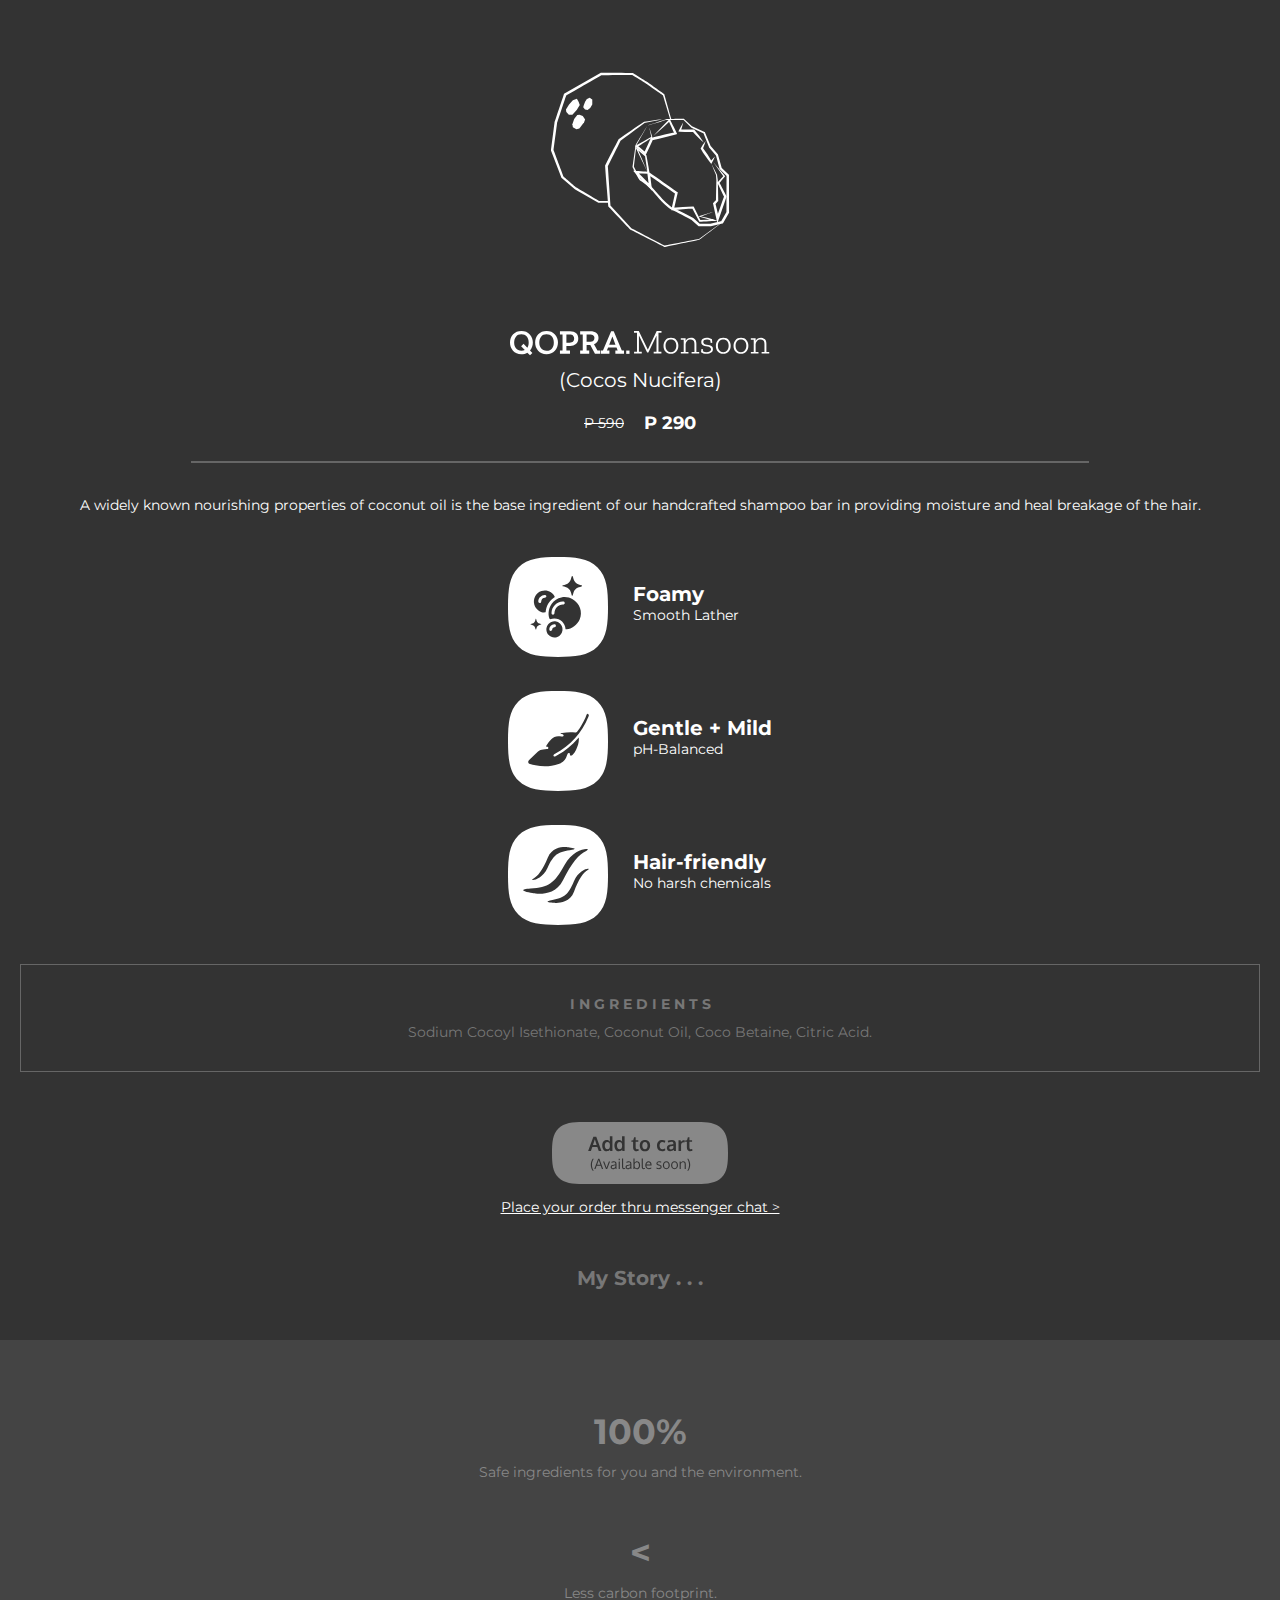
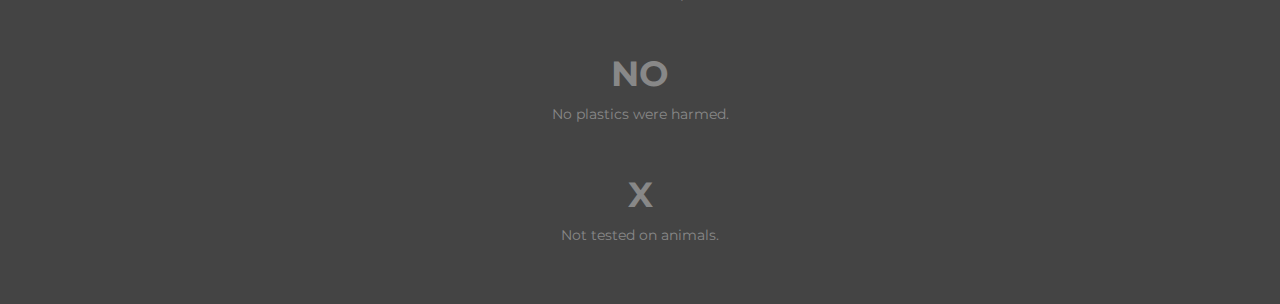
==== commit 2fc5d14f: "qopra.html" ====
--- a/qopra.html
+++ b/qopra.html
@@ -31,23 +31,22 @@
         
         <div class="product">
             <div class="productName">
-                <svg width="251" height="26" viewBox="0 0 251 26" fill="none" xmlns="http://www.w3.org/2000/svg">
-                    <path d="M148.24 3.07995H145.33V23.8499H143.98L130.64 5.19995H130.5V22.0799H134.21V23.8499H125.93V22.0799H128.6V3.07995H125.58V1.31995H130.09L143.3 19.7599H143.44V3.07995H140.01V1.31995H148.26V3.08995L148.24 3.07995Z" fill="white"/>
-                    <path d="M151.67 9.67002C152.32 9.14002 153.1 8.75003 154.01 8.51003C154.92 8.27003 155.84 8.15002 156.77 8.15002C160.33 8.15002 162.11 9.87002 162.11 13.32V20.81C162.11 21.99 162.56 22.58 163.46 22.58C163.92 22.58 164.3 22.5 164.6 22.34L164.64 23.73C164.13 24.05 163.53 24.22 162.84 24.22C161.08 24.22 160.21 23.18 160.21 21.1V21.03C159.72 21.86 159.03 22.6 158.11 23.25C157.19 23.9 156.13 24.22 154.9 24.22C153.88 24.22 152.85 23.91 151.8 23.3C150.75 22.69 150.22 21.56 150.22 19.92C150.22 17.98 150.99 16.7 152.54 16.09C154.09 15.48 155.72 15.17 157.43 15.17C157.92 15.17 158.39 15.19 158.87 15.22C159.34 15.25 159.79 15.28 160.2 15.31V13.68C160.2 12.5 159.93 11.57 159.39 10.89C158.85 10.21 157.87 9.87002 156.46 9.87002C155.3 9.87002 154.26 10.1 153.34 10.56L152.72 13.33L151.13 13.12L151.68 9.69002L151.67 9.67002ZM160.2 18.2V16.78C159.76 16.73 159.29 16.69 158.78 16.66C158.27 16.62 157.74 16.61 157.19 16.61C155.94 16.61 154.8 16.8 153.78 17.18C152.76 17.56 152.24 18.4 152.24 19.69C152.24 20.8 152.6 21.54 153.31 21.93C154.03 22.31 154.72 22.5 155.39 22.5C156.55 22.5 157.62 22.1 158.61 21.3C159.6 20.5 160.14 19.47 160.2 18.2Z" fill="white"/>
-                    <path d="M177.6 19.86C177.14 22.75 175.58 24.19 172.92 24.19C171.42 24.19 170.29 23.75 169.54 22.87C168.79 21.99 168.41 20.81 168.41 19.33V10.09H165.88V8.45997H168.41V3.46997H170.32V8.45997H176.45V10.09H170.32V19.14C170.32 20.16 170.53 20.97 170.94 21.58C171.36 22.19 172.08 22.5 173.12 22.5C173.79 22.5 174.39 22.3 174.92 21.89C175.45 21.48 175.84 20.65 176.1 19.38L177.59 19.86H177.6Z" fill="white"/>
-                    <path d="M196.56 23.85H191.78V20.8C191.29 21.82 190.58 22.64 189.63 23.26C188.68 23.88 187.59 24.2 186.34 24.2C184.81 24.2 183.54 23.73 182.53 22.78C181.51 21.83 181 20.31 181 18.2V10.09H178.16V8.45996H182.91V17.75C182.91 19.51 183.29 20.74 184.04 21.44C184.79 22.15 185.74 22.5 186.9 22.5C188.29 22.5 189.44 21.96 190.35 20.87C191.26 19.78 191.74 18.69 191.79 17.58V10.09H188.39V8.45996H193.69V22.25H196.57V23.84L196.56 23.85Z" fill="white"/>
-                    <path d="M206.68 8.18005C207.76 8.18005 208.61 8.45005 209.21 8.98005L209.76 12.4101L208.17 12.6201L207.58 9.99005C207.23 9.90005 206.84 9.85005 206.4 9.85005C205.38 9.85005 204.55 10.2801 203.9 11.1301C203.25 11.9801 202.93 13.0701 202.93 14.3901V22.2601H206.71V23.8501H198.15V22.2601H201.03V10.0901H198.12V8.46005H202.83V11.2001C203.13 10.3501 203.64 9.63005 204.36 9.05005C205.08 8.47005 205.85 8.18005 206.68 8.18005Z" fill="white"/>
-                    <path d="M214.41 9.67002C215.06 9.14002 215.84 8.75003 216.75 8.51003C217.66 8.27003 218.58 8.15002 219.51 8.15002C223.07 8.15002 224.85 9.87002 224.85 13.32V20.81C224.85 21.99 225.3 22.58 226.2 22.58C226.66 22.58 227.04 22.5 227.34 22.34L227.38 23.73C226.87 24.05 226.27 24.22 225.58 24.22C223.82 24.22 222.95 23.18 222.95 21.1V21.03C222.46 21.86 221.77 22.6 220.85 23.25C219.93 23.9 218.87 24.22 217.64 24.22C216.62 24.22 215.59 23.91 214.54 23.3C213.49 22.69 212.96 21.56 212.96 19.92C212.96 17.98 213.73 16.7 215.28 16.09C216.83 15.48 218.46 15.17 220.17 15.17C220.66 15.17 221.13 15.19 221.61 15.22C222.08 15.25 222.53 15.28 222.94 15.31V13.68C222.94 12.5 222.67 11.57 222.13 10.89C221.59 10.21 220.61 9.87002 219.2 9.87002C218.04 9.87002 217 10.1 216.08 10.56L215.46 13.33L213.87 13.12L214.42 9.69002L214.41 9.67002ZM222.94 18.2V16.78C222.5 16.73 222.03 16.69 221.52 16.66C221.01 16.62 220.48 16.61 219.93 16.61C218.68 16.61 217.54 16.8 216.52 17.18C215.5 17.56 214.98 18.4 214.98 19.69C214.98 20.8 215.34 21.54 216.05 21.93C216.77 22.31 217.46 22.5 218.13 22.5C219.29 22.5 220.36 22.1 221.35 21.3C222.34 20.5 222.88 19.47 222.94 18.2Z" fill="white"/>
-                    <path d="M236.31 23.85H228.72V22.26H231.56V1.59H228.68V0H233.46V22.25H236.3V23.84L236.31 23.85Z" fill="white"/>
-                    <path d="M250.52 19.48C250.52 20.91 249.91 22.06 248.7 22.91C247.49 23.76 245.99 24.19 244.21 24.19C243.12 24.19 242.05 24.03 241 23.72C239.95 23.41 239.15 23.06 238.59 22.66L239.01 19.4L240.57 19.54L240.43 21.62C241.52 22.2 242.75 22.49 244.14 22.49C245.27 22.49 246.29 22.26 247.21 21.81C248.12 21.36 248.58 20.65 248.58 19.68C248.58 18.71 248.25 18.1 247.59 17.7C246.93 17.31 246.12 17.02 245.15 16.85C244.18 16.68 243.21 16.49 242.26 16.28C241.31 16.07 240.49 15.69 239.83 15.14C239.17 14.59 238.84 13.72 238.84 12.54C238.84 10.97 239.41 9.84001 240.54 9.16001C241.67 8.48001 242.91 8.14001 244.25 8.14001C245.31 8.14001 246.31 8.29001 247.25 8.59001C248.19 8.89001 248.94 9.21001 249.52 9.56001L249.87 13.1L248.28 13.31L247.86 10.71C247.37 10.46 246.87 10.25 246.34 10.09C245.81 9.93001 245.2 9.85001 244.5 9.85001C243.41 9.85001 242.54 10.05 241.87 10.44C241.2 10.83 240.87 11.47 240.87 12.35C240.87 13.23 241.19 13.85 241.84 14.2C242.49 14.56 243.3 14.82 244.27 14.98C245.24 15.14 246.21 15.34 247.16 15.57C248.12 15.8 248.92 16.21 249.57 16.78C250.22 17.36 250.54 18.26 250.54 19.48H250.52Z" fill="white"/>
-                    <path d="M22.84 12.79C22.84 15.86 21.89 18.51 20 20.73L22.39 23.19L20 25.58L17.33 22.88C15.55 23.92 13.55 24.44 11.33 24.44C7.75 24.44 4.96 23.3 2.98 21.01C0.99 18.72 0 16 0 12.86C0 9.71996 1.04 6.81996 3.12 4.56996C5.2 2.32996 7.97 1.20996 11.44 1.20996C14.91 1.20996 17.73 2.34996 19.78 4.61996C21.82 6.89996 22.85 9.61996 22.85 12.78L22.84 12.79ZM18.68 12.89C18.68 10.37 18.04 8.35996 16.76 6.85996C15.48 5.35996 13.69 4.60996 11.4 4.60996C9 4.60996 7.19 5.38996 5.98 6.94996C4.77 8.50996 4.16 10.45 4.16 12.75C4.16 15.05 4.75 16.93 5.95 18.57C7.14 20.21 8.99 21.03 11.51 21.03C12.76 21.03 13.85 20.78 14.8 20.27L11.13 16.49L13.52 14.1L17.33 17.98C18.23 16.64 18.68 14.94 18.68 12.88V12.89Z" fill="white"/>
-                    <path d="M68.2799 8.73006C68.2799 11.2001 67.4899 13.0701 65.8999 14.3301C64.3199 15.5901 62.4199 16.2201 60.1999 16.2201H56.3899V20.8001H59.9899V24.0901H49.9399V20.8001H52.5399V4.85006H49.9399V1.56006H59.9899C62.7899 1.56006 64.8699 2.23006 66.2299 3.57006C67.5899 4.91006 68.2699 6.63006 68.2699 8.73006H68.2799ZM64.1599 8.80006C64.1599 7.55006 63.8099 6.58006 63.0999 5.89006C62.3899 5.20006 61.2099 4.85006 59.5499 4.85006H56.3999V12.9601H59.5499C61.1899 12.9601 62.3699 12.5801 63.0899 11.8301C63.8099 11.0801 64.1599 10.0701 64.1599 8.80006Z" fill="white"/>
-                    <path d="M90.2199 24.0901H84.9499L80.3099 15.1801H76.5999V20.7901H79.2299V24.0801H70.1499V20.7901H72.7499V4.85006H70.1499V1.56006H80.1699C82.9599 1.56006 85.0599 2.14006 86.4399 3.31006C87.8299 4.48006 88.5199 6.11006 88.5199 8.21006C88.5199 9.71006 88.1199 11.0001 87.3199 12.0701C86.5199 13.1401 85.4199 13.9101 84.0099 14.3701L87.4399 20.7801H90.2099V24.0701L90.2199 24.0901ZM84.4299 8.32006C84.4299 7.05006 84.0599 6.15006 83.3199 5.63006C82.5799 5.11006 81.3199 4.85006 79.5399 4.85006H76.5899V12.0901H79.4999C81.3499 12.0901 82.6299 11.7601 83.3499 11.1001C84.0699 10.4401 84.4199 9.51006 84.4199 8.31006L84.4299 8.32006Z" fill="white"/>
-                    <path d="M114.99 24.0901H106.36V20.8001H108.65L107.51 17.7201H99.0899L97.8799 20.8001H100.41V24.0901H91.8799V20.8001H93.9599L102.15 1.56006H104.7L112.81 20.8001H114.99V24.0901ZM106.46 14.9101L103.51 7.08006H103.3L100.18 14.9101H106.45H106.46Z" fill="white"/>
-                    <path d="M48.35 12.79C48.35 15.98 47.32 18.72 45.27 21C43.21 23.29 40.41 24.43 36.85 24.43C33.29 24.43 30.48 23.29 28.5 21C26.51 18.71 25.52 16 25.52 12.86C25.52 9.71997 26.56 6.81997 28.64 4.57997C30.72 2.33997 33.49 1.21997 36.96 1.21997C40.43 1.21997 43.25 2.35997 45.3 4.62997C47.34 6.90997 48.37 9.62997 48.37 12.79H48.35ZM43.84 5.76997C42.01 3.93997 40.09 2.94997 38.07 2.78997C36.05 2.62997 34.21 3.37997 32.55 5.03997C30.81 6.77997 30.06 8.65997 30.31 10.67C30.56 12.68 31.52 14.52 33.2 16.2C34.88 17.88 36.66 18.8 38.72 19.13C40.77 19.46 42.71 18.71 44.54 16.88C46.27 15.15 47.01 13.3 46.76 11.31C46.52 9.31997 45.54 7.47997 43.83 5.76997H43.84Z" fill="white"/>
-                    <path d="M123.45 21.72C123.45 22.46 123.21 23.1 122.73 23.63C122.25 24.16 121.6 24.43 120.77 24.43C119.94 24.43 119.29 24.16 118.82 23.63C118.36 23.1 118.13 22.46 118.13 21.73C118.13 21 118.37 20.32 118.86 19.8C119.34 19.28 119.99 19.02 120.8 19.02C121.61 19.02 122.27 19.29 122.74 19.82C123.22 20.35 123.45 20.98 123.45 21.72Z" fill="white"/>
-                    <path d="M41.09 7.93004C40.02 6.86004 38.89 6.28004 37.71 6.18004C36.53 6.08004 35.45 6.53004 34.48 7.50004C33.46 8.52004 33.02 9.62004 33.17 10.8C33.32 11.98 33.88 13.06 34.86 14.04C35.84 15.02 36.89 15.56 38.09 15.76C39.29 15.95 40.43 15.51 41.5 14.44C42.51 13.43 42.95 12.34 42.8 11.18C42.66 10.02 42.09 8.93004 41.08 7.93004H41.09Z" fill="white"/>
-                    </svg>
+                <svg width="260" height="26" viewBox="0 0 260 26" fill="none" xmlns="http://www.w3.org/2000/svg">
+<path d="M22.84 12.55C22.84 15.62 21.89 18.27 20 20.49L22.39 22.95L20 25.34L17.33 22.64C15.55 23.68 13.55 24.2 11.33 24.2C7.75 24.2 4.96 23.06 2.98 20.77C0.99 18.47 0 15.76 0 12.62C0 9.47997 1.04 6.56997 3.12 4.32997C5.2 2.08997 7.97 0.969971 11.44 0.969971C14.91 0.969971 17.73 2.10997 19.78 4.37997C21.82 6.65997 22.85 9.37997 22.85 12.54L22.84 12.55ZM18.68 12.65C18.68 10.13 18.04 8.11997 16.76 6.61997C15.48 5.11997 13.69 4.36997 11.4 4.36997C9 4.36997 7.19 5.14997 5.98 6.70997C4.77 8.26997 4.16 10.21 4.16 12.51C4.16 14.81 4.75 16.69 5.95 18.33C7.14 19.97 8.99 20.79 11.51 20.79C12.76 20.79 13.85 20.54 14.8 20.03L11.13 16.25L13.52 13.86L17.33 17.74C18.23 16.4 18.68 14.7 18.68 12.64V12.65Z" fill="white"/>
+<path d="M47.9699 12.55C47.9699 15.74 46.9399 18.48 44.8899 20.76C42.8299 23.05 40.0299 24.19 36.4699 24.19C32.9099 24.19 30.0999 23.05 28.1199 20.76C26.1299 18.47 25.1399 15.76 25.1399 12.62C25.1399 9.47998 26.1799 6.57998 28.2599 4.33998C30.3399 2.09998 33.1099 0.97998 36.5799 0.97998C40.0499 0.97998 42.8699 2.11998 44.9199 4.38998C46.9599 6.66998 47.9899 9.38998 47.9899 12.55H47.9699ZM43.8099 12.65C43.8099 10.13 43.1699 8.11998 41.8899 6.61998C40.6099 5.11998 38.8199 4.36998 36.5299 4.36998C34.1299 4.36998 32.3199 5.14998 31.1099 6.70998C29.8999 8.26998 29.2899 10.21 29.2899 12.51C29.2899 14.81 29.8799 16.69 31.0799 18.33C32.2699 19.97 34.1199 20.79 36.6399 20.79C39.0199 20.79 40.8099 20.02 42.0099 18.49C43.2099 16.95 43.8099 15.01 43.8099 12.65Z" fill="white"/>
+<path d="M68.2799 8.48995C68.2799 10.9599 67.4899 12.8299 65.8999 14.0899C64.3199 15.3499 62.4199 15.9799 60.1999 15.9799H56.3899V20.5599H59.9899V23.8499H49.9399V20.5599H52.5399V4.60995H49.9399V1.31995H59.9899C62.7899 1.31995 64.8699 1.98995 66.2299 3.32995C67.5899 4.66995 68.2699 6.38995 68.2699 8.48995H68.2799ZM64.1599 8.55995C64.1599 7.30995 63.8099 6.33995 63.0999 5.64995C62.3899 4.95995 61.2099 4.60995 59.5499 4.60995H56.3999V12.7199H59.5499C61.1899 12.7199 62.3699 12.3399 63.0899 11.5899C63.8099 10.8399 64.1599 9.82995 64.1599 8.55995Z" fill="white"/>
+<path d="M90.2199 23.8499H84.9499L80.3099 14.9399H76.5999V20.5499H79.2299V23.8399H70.1499V20.5499H72.7499V4.60995H70.1499V1.31995H80.1699C82.9599 1.31995 85.0599 1.89995 86.4399 3.06995C87.8299 4.23995 88.5199 5.86995 88.5199 7.96995C88.5199 9.46995 88.1199 10.7599 87.3199 11.8299C86.5199 12.8999 85.4199 13.6699 84.0099 14.1299L87.4399 20.5399H90.2099V23.8299L90.2199 23.8499ZM84.4299 8.07995C84.4299 6.80995 84.0599 5.90995 83.3199 5.38995C82.5799 4.86995 81.3199 4.60995 79.5399 4.60995H76.5899V11.8499H79.4999C81.3499 11.8499 82.6299 11.5199 83.3499 10.8599C84.0699 10.1999 84.4199 9.26995 84.4199 8.06995L84.4299 8.07995Z" fill="white"/>
+<path d="M113.99 23.8499H105.36V20.5599H107.65L106.51 17.4799H98.0899L96.8799 20.5599H99.4099V23.8499H90.8799V20.5599H92.9599L101.15 1.31995H103.7L111.81 20.5599H113.99V23.8499ZM105.46 14.6699L102.51 6.83995H102.3L99.1799 14.6699H105.45H105.46Z" fill="white"/>
+<path d="M116.22 23.8499V20.5599H119.51V23.8499H116.22Z" fill="white"/>
+<path d="M151.48 2.77H148.47V21.76H151.42V23.53H143.69V21.76H146.5V5.89H146.36L138.35 22.56H137.14L129.06 5.85H128.92V21.76H131.76V23.53H124.07V21.76H127.01V2.77H124V1H128.78L137.76 19.61H137.9L146.7 1H151.48V2.77Z" fill="white"/>
+<path d="M168.36 15.8301C168.36 18.1401 167.69 20.0601 166.35 21.5801C165.01 23.1101 163.17 23.8701 160.84 23.8701C158.51 23.8701 156.73 23.1101 155.45 21.6001C154.17 20.0901 153.53 18.2001 153.53 15.9301C153.53 13.6601 154.17 11.7801 155.44 10.1901C156.71 8.60006 158.56 7.81006 160.99 7.81006C163.42 7.81006 165.25 8.60006 166.5 10.1901C167.75 11.7801 168.37 13.6501 168.37 15.8201L168.36 15.8301ZM166.32 15.7901C166.32 13.9901 165.86 12.4901 164.93 11.3001C164.01 10.1101 162.67 9.52006 160.91 9.52006C159.15 9.52006 157.82 10.1301 156.91 11.3401C156 12.5501 155.54 14.0501 155.54 15.8301C155.54 17.6101 156 19.0801 156.91 20.3201C157.82 21.5601 159.16 22.1701 160.91 22.1701C162.66 22.1701 164.01 21.5601 164.93 20.3301C165.85 19.1101 166.32 17.5901 166.32 15.7901Z" fill="white"/>
+<path d="M189.19 23.53H181.6V21.94H184.44V14.28C184.44 12.52 184.08 11.29 183.35 10.59C182.62 9.88995 181.72 9.52995 180.63 9.52995C179.13 9.52995 177.93 10.02 177.03 11C176.13 11.98 175.65 13.07 175.61 14.28V21.94H178.45V23.53H170.83V21.94H173.71V9.76995H170.8V8.13995H175.62V10.98C176.75 8.87995 178.58 7.82996 181.1 7.82996C182.63 7.82996 183.88 8.29995 184.88 9.24995C185.87 10.2 186.37 11.72 186.37 13.82V21.93H189.21V23.52L189.19 23.53Z" fill="white"/>
+<path d="M202.95 19.16C202.95 20.59 202.34 21.7399 201.13 22.5899C199.92 23.4399 198.42 23.8699 196.64 23.8699C195.55 23.8699 194.48 23.7099 193.43 23.3999C192.38 23.0899 191.58 22.7399 191.02 22.3399L191.44 19.0799L193 19.2199L192.86 21.2999C193.95 21.8799 195.18 22.1699 196.57 22.1699C197.7 22.1699 198.72 21.9399 199.64 21.4899C200.55 21.0399 201.01 20.3299 201.01 19.3599C201.01 18.3899 200.68 17.7799 200.02 17.3799C199.36 16.9899 198.55 16.6999 197.58 16.5299C196.61 16.3599 195.64 16.1699 194.69 15.9599C193.74 15.7499 192.92 15.3699 192.26 14.8199C191.6 14.2699 191.27 13.3999 191.27 12.2199C191.27 10.6499 191.84 9.51995 192.97 8.83995C194.1 8.15995 195.34 7.81995 196.68 7.81995C197.74 7.81995 198.74 7.96995 199.68 8.26995C200.62 8.56995 201.37 8.88995 201.95 9.23995L202.3 12.7799L200.71 12.9899L200.29 10.3899C199.8 10.1399 199.3 9.92995 198.77 9.76995C198.24 9.60995 197.63 9.52995 196.93 9.52995C195.84 9.52995 194.97 9.72995 194.3 10.1199C193.63 10.5099 193.3 11.1499 193.3 12.0299C193.3 12.9099 193.62 13.5299 194.27 13.8799C194.92 14.2399 195.73 14.4999 196.7 14.6599C197.67 14.8199 198.64 15.0199 199.59 15.2499C200.55 15.4799 201.35 15.8899 202 16.4599C202.65 17.0399 202.97 17.9399 202.97 19.16H202.95Z" fill="white"/>
+<path d="M220.7 15.8301C220.7 18.1401 220.03 20.0601 218.69 21.5801C217.35 23.1101 215.51 23.8701 213.18 23.8701C210.85 23.8701 209.07 23.1101 207.79 21.6001C206.51 20.0901 205.87 18.2001 205.87 15.9301C205.87 13.6601 206.51 11.7801 207.78 10.1901C209.05 8.60006 210.9 7.81006 213.33 7.81006C215.76 7.81006 217.59 8.60006 218.84 10.1901C220.09 11.7801 220.71 13.6501 220.71 15.8201L220.7 15.8301ZM218.66 15.7901C218.66 13.9901 218.2 12.4901 217.27 11.3001C216.35 10.1101 215.01 9.52006 213.25 9.52006C211.49 9.52006 210.16 10.1301 209.25 11.3401C208.34 12.5501 207.88 14.0501 207.88 15.8301C207.88 17.6101 208.34 19.0801 209.25 20.3201C210.16 21.5601 211.5 22.1701 213.25 22.1701C215 22.1701 216.35 21.5601 217.27 20.3301C218.19 19.1101 218.66 17.5901 218.66 15.7901Z" fill="white"/>
+<path d="M238.38 15.8301C238.38 18.1401 237.71 20.0601 236.37 21.5801C235.03 23.1101 233.19 23.8701 230.86 23.8701C228.53 23.8701 226.75 23.1101 225.47 21.6001C224.19 20.0901 223.55 18.2001 223.55 15.9301C223.55 13.6601 224.19 11.7801 225.46 10.1901C226.73 8.60006 228.58 7.81006 231.01 7.81006C233.44 7.81006 235.27 8.60006 236.52 10.1901C237.77 11.7801 238.39 13.6501 238.39 15.8201L238.38 15.8301ZM236.34 15.7901C236.34 13.9901 235.88 12.4901 234.95 11.3001C234.03 10.1101 232.69 9.52006 230.93 9.52006C229.17 9.52006 227.84 10.1301 226.93 11.3401C226.02 12.5501 225.56 14.0501 225.56 15.8301C225.56 17.6101 226.02 19.0801 226.93 20.3201C227.84 21.5601 229.18 22.1701 230.93 22.1701C232.68 22.1701 234.03 21.5601 234.95 20.3301C235.87 19.1101 236.34 17.5901 236.34 15.7901Z" fill="white"/>
+<path d="M259.21 23.53H251.62V21.94H254.46V14.28C254.46 12.52 254.1 11.29 253.37 10.59C252.64 9.88995 251.74 9.52995 250.65 9.52995C249.15 9.52995 247.95 10.02 247.05 11C246.15 11.98 245.67 13.07 245.63 14.28V21.94H248.47V23.53H240.85V21.94H243.73V9.76995H240.82V8.13995H245.64V10.98C246.77 8.87995 248.6 7.82996 251.12 7.82996C252.65 7.82996 253.9 8.29995 254.9 9.24995C255.89 10.2 256.39 11.72 256.39 13.82V21.93H259.23V23.52L259.21 23.53Z" fill="white"/>
+</svg>
+
 
             </div>
             <div class="productSubName">
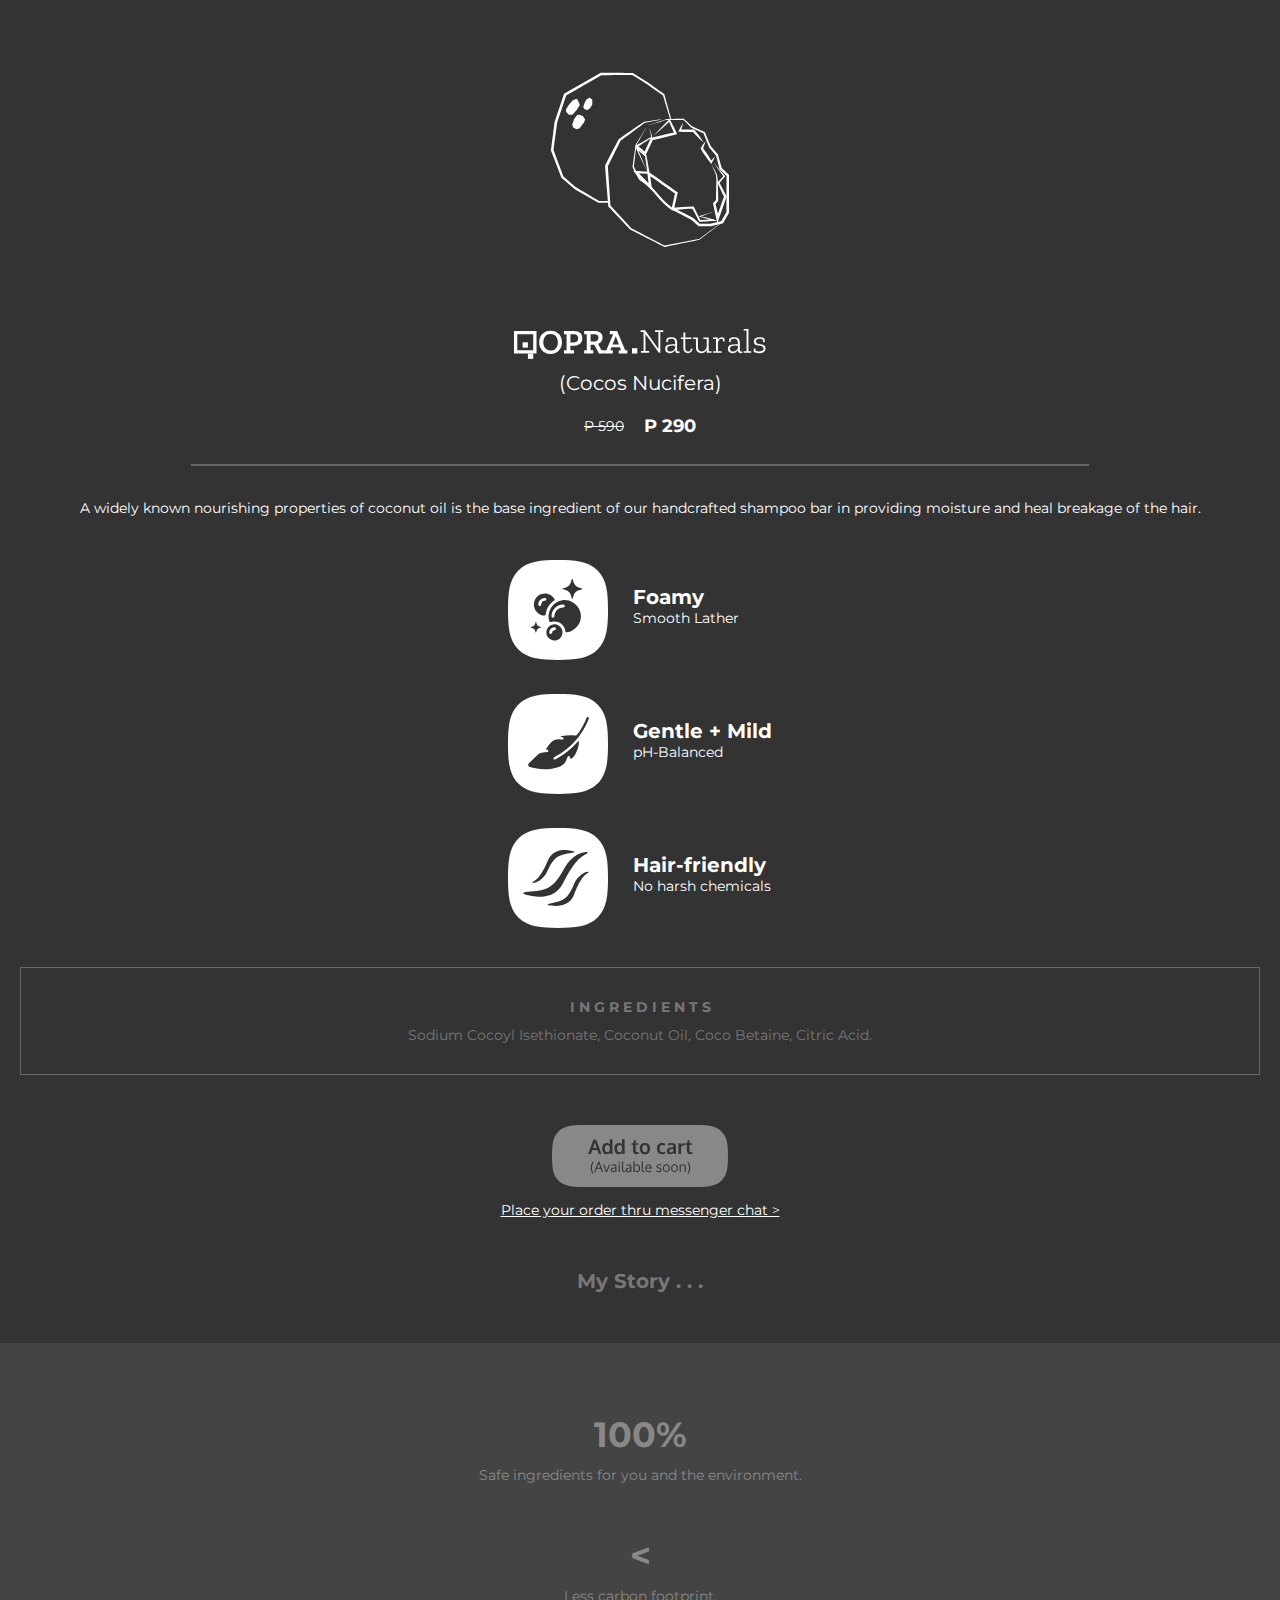
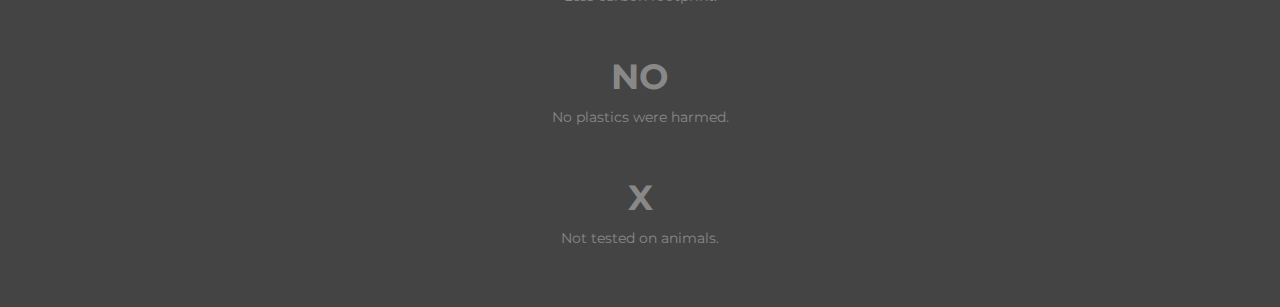
==== commit ad496a43: "qopra.html" ====
--- a/qopra.html
+++ b/qopra.html
@@ -10,7 +10,7 @@
         <link href="https://fonts.googleapis.com/css2?family=Montserrat:wght@200;400;700&display=swap" rel="stylesheet">
 
         <link rel="stylesheet" href="styles.css">
-        <link rel="icon" href="assets/emelgram.svg">
+        <link rel="icon" href="/assets/emelgram.svg">
     </head>
     <body>
         <div class="productImage">
@@ -31,21 +31,24 @@
         
         <div class="product">
             <div class="productName">
-                <svg width="260" height="26" viewBox="0 0 260 26" fill="none" xmlns="http://www.w3.org/2000/svg">
-<path d="M22.84 12.55C22.84 15.62 21.89 18.27 20 20.49L22.39 22.95L20 25.34L17.33 22.64C15.55 23.68 13.55 24.2 11.33 24.2C7.75 24.2 4.96 23.06 2.98 20.77C0.99 18.47 0 15.76 0 12.62C0 9.47997 1.04 6.56997 3.12 4.32997C5.2 2.08997 7.97 0.969971 11.44 0.969971C14.91 0.969971 17.73 2.10997 19.78 4.37997C21.82 6.65997 22.85 9.37997 22.85 12.54L22.84 12.55ZM18.68 12.65C18.68 10.13 18.04 8.11997 16.76 6.61997C15.48 5.11997 13.69 4.36997 11.4 4.36997C9 4.36997 7.19 5.14997 5.98 6.70997C4.77 8.26997 4.16 10.21 4.16 12.51C4.16 14.81 4.75 16.69 5.95 18.33C7.14 19.97 8.99 20.79 11.51 20.79C12.76 20.79 13.85 20.54 14.8 20.03L11.13 16.25L13.52 13.86L17.33 17.74C18.23 16.4 18.68 14.7 18.68 12.64V12.65Z" fill="white"/>
-<path d="M47.9699 12.55C47.9699 15.74 46.9399 18.48 44.8899 20.76C42.8299 23.05 40.0299 24.19 36.4699 24.19C32.9099 24.19 30.0999 23.05 28.1199 20.76C26.1299 18.47 25.1399 15.76 25.1399 12.62C25.1399 9.47998 26.1799 6.57998 28.2599 4.33998C30.3399 2.09998 33.1099 0.97998 36.5799 0.97998C40.0499 0.97998 42.8699 2.11998 44.9199 4.38998C46.9599 6.66998 47.9899 9.38998 47.9899 12.55H47.9699ZM43.8099 12.65C43.8099 10.13 43.1699 8.11998 41.8899 6.61998C40.6099 5.11998 38.8199 4.36998 36.5299 4.36998C34.1299 4.36998 32.3199 5.14998 31.1099 6.70998C29.8999 8.26998 29.2899 10.21 29.2899 12.51C29.2899 14.81 29.8799 16.69 31.0799 18.33C32.2699 19.97 34.1199 20.79 36.6399 20.79C39.0199 20.79 40.8099 20.02 42.0099 18.49C43.2099 16.95 43.8099 15.01 43.8099 12.65Z" fill="white"/>
-<path d="M68.2799 8.48995C68.2799 10.9599 67.4899 12.8299 65.8999 14.0899C64.3199 15.3499 62.4199 15.9799 60.1999 15.9799H56.3899V20.5599H59.9899V23.8499H49.9399V20.5599H52.5399V4.60995H49.9399V1.31995H59.9899C62.7899 1.31995 64.8699 1.98995 66.2299 3.32995C67.5899 4.66995 68.2699 6.38995 68.2699 8.48995H68.2799ZM64.1599 8.55995C64.1599 7.30995 63.8099 6.33995 63.0999 5.64995C62.3899 4.95995 61.2099 4.60995 59.5499 4.60995H56.3999V12.7199H59.5499C61.1899 12.7199 62.3699 12.3399 63.0899 11.5899C63.8099 10.8399 64.1599 9.82995 64.1599 8.55995Z" fill="white"/>
-<path d="M90.2199 23.8499H84.9499L80.3099 14.9399H76.5999V20.5499H79.2299V23.8399H70.1499V20.5499H72.7499V4.60995H70.1499V1.31995H80.1699C82.9599 1.31995 85.0599 1.89995 86.4399 3.06995C87.8299 4.23995 88.5199 5.86995 88.5199 7.96995C88.5199 9.46995 88.1199 10.7599 87.3199 11.8299C86.5199 12.8999 85.4199 13.6699 84.0099 14.1299L87.4399 20.5399H90.2099V23.8299L90.2199 23.8499ZM84.4299 8.07995C84.4299 6.80995 84.0599 5.90995 83.3199 5.38995C82.5799 4.86995 81.3199 4.60995 79.5399 4.60995H76.5899V11.8499H79.4999C81.3499 11.8499 82.6299 11.5199 83.3499 10.8599C84.0699 10.1999 84.4199 9.26995 84.4199 8.06995L84.4299 8.07995Z" fill="white"/>
-<path d="M113.99 23.8499H105.36V20.5599H107.65L106.51 17.4799H98.0899L96.8799 20.5599H99.4099V23.8499H90.8799V20.5599H92.9599L101.15 1.31995H103.7L111.81 20.5599H113.99V23.8499ZM105.46 14.6699L102.51 6.83995H102.3L99.1799 14.6699H105.45H105.46Z" fill="white"/>
-<path d="M116.22 23.8499V20.5599H119.51V23.8499H116.22Z" fill="white"/>
-<path d="M151.48 2.77H148.47V21.76H151.42V23.53H143.69V21.76H146.5V5.89H146.36L138.35 22.56H137.14L129.06 5.85H128.92V21.76H131.76V23.53H124.07V21.76H127.01V2.77H124V1H128.78L137.76 19.61H137.9L146.7 1H151.48V2.77Z" fill="white"/>
-<path d="M168.36 15.8301C168.36 18.1401 167.69 20.0601 166.35 21.5801C165.01 23.1101 163.17 23.8701 160.84 23.8701C158.51 23.8701 156.73 23.1101 155.45 21.6001C154.17 20.0901 153.53 18.2001 153.53 15.9301C153.53 13.6601 154.17 11.7801 155.44 10.1901C156.71 8.60006 158.56 7.81006 160.99 7.81006C163.42 7.81006 165.25 8.60006 166.5 10.1901C167.75 11.7801 168.37 13.6501 168.37 15.8201L168.36 15.8301ZM166.32 15.7901C166.32 13.9901 165.86 12.4901 164.93 11.3001C164.01 10.1101 162.67 9.52006 160.91 9.52006C159.15 9.52006 157.82 10.1301 156.91 11.3401C156 12.5501 155.54 14.0501 155.54 15.8301C155.54 17.6101 156 19.0801 156.91 20.3201C157.82 21.5601 159.16 22.1701 160.91 22.1701C162.66 22.1701 164.01 21.5601 164.93 20.3301C165.85 19.1101 166.32 17.5901 166.32 15.7901Z" fill="white"/>
-<path d="M189.19 23.53H181.6V21.94H184.44V14.28C184.44 12.52 184.08 11.29 183.35 10.59C182.62 9.88995 181.72 9.52995 180.63 9.52995C179.13 9.52995 177.93 10.02 177.03 11C176.13 11.98 175.65 13.07 175.61 14.28V21.94H178.45V23.53H170.83V21.94H173.71V9.76995H170.8V8.13995H175.62V10.98C176.75 8.87995 178.58 7.82996 181.1 7.82996C182.63 7.82996 183.88 8.29995 184.88 9.24995C185.87 10.2 186.37 11.72 186.37 13.82V21.93H189.21V23.52L189.19 23.53Z" fill="white"/>
-<path d="M202.95 19.16C202.95 20.59 202.34 21.7399 201.13 22.5899C199.92 23.4399 198.42 23.8699 196.64 23.8699C195.55 23.8699 194.48 23.7099 193.43 23.3999C192.38 23.0899 191.58 22.7399 191.02 22.3399L191.44 19.0799L193 19.2199L192.86 21.2999C193.95 21.8799 195.18 22.1699 196.57 22.1699C197.7 22.1699 198.72 21.9399 199.64 21.4899C200.55 21.0399 201.01 20.3299 201.01 19.3599C201.01 18.3899 200.68 17.7799 200.02 17.3799C199.36 16.9899 198.55 16.6999 197.58 16.5299C196.61 16.3599 195.64 16.1699 194.69 15.9599C193.74 15.7499 192.92 15.3699 192.26 14.8199C191.6 14.2699 191.27 13.3999 191.27 12.2199C191.27 10.6499 191.84 9.51995 192.97 8.83995C194.1 8.15995 195.34 7.81995 196.68 7.81995C197.74 7.81995 198.74 7.96995 199.68 8.26995C200.62 8.56995 201.37 8.88995 201.95 9.23995L202.3 12.7799L200.71 12.9899L200.29 10.3899C199.8 10.1399 199.3 9.92995 198.77 9.76995C198.24 9.60995 197.63 9.52995 196.93 9.52995C195.84 9.52995 194.97 9.72995 194.3 10.1199C193.63 10.5099 193.3 11.1499 193.3 12.0299C193.3 12.9099 193.62 13.5299 194.27 13.8799C194.92 14.2399 195.73 14.4999 196.7 14.6599C197.67 14.8199 198.64 15.0199 199.59 15.2499C200.55 15.4799 201.35 15.8899 202 16.4599C202.65 17.0399 202.97 17.9399 202.97 19.16H202.95Z" fill="white"/>
-<path d="M220.7 15.8301C220.7 18.1401 220.03 20.0601 218.69 21.5801C217.35 23.1101 215.51 23.8701 213.18 23.8701C210.85 23.8701 209.07 23.1101 207.79 21.6001C206.51 20.0901 205.87 18.2001 205.87 15.9301C205.87 13.6601 206.51 11.7801 207.78 10.1901C209.05 8.60006 210.9 7.81006 213.33 7.81006C215.76 7.81006 217.59 8.60006 218.84 10.1901C220.09 11.7801 220.71 13.6501 220.71 15.8201L220.7 15.8301ZM218.66 15.7901C218.66 13.9901 218.2 12.4901 217.27 11.3001C216.35 10.1101 215.01 9.52006 213.25 9.52006C211.49 9.52006 210.16 10.1301 209.25 11.3401C208.34 12.5501 207.88 14.0501 207.88 15.8301C207.88 17.6101 208.34 19.0801 209.25 20.3201C210.16 21.5601 211.5 22.1701 213.25 22.1701C215 22.1701 216.35 21.5601 217.27 20.3301C218.19 19.1101 218.66 17.5901 218.66 15.7901Z" fill="white"/>
-<path d="M238.38 15.8301C238.38 18.1401 237.71 20.0601 236.37 21.5801C235.03 23.1101 233.19 23.8701 230.86 23.8701C228.53 23.8701 226.75 23.1101 225.47 21.6001C224.19 20.0901 223.55 18.2001 223.55 15.9301C223.55 13.6601 224.19 11.7801 225.46 10.1901C226.73 8.60006 228.58 7.81006 231.01 7.81006C233.44 7.81006 235.27 8.60006 236.52 10.1901C237.77 11.7801 238.39 13.6501 238.39 15.8201L238.38 15.8301ZM236.34 15.7901C236.34 13.9901 235.88 12.4901 234.95 11.3001C234.03 10.1101 232.69 9.52006 230.93 9.52006C229.17 9.52006 227.84 10.1301 226.93 11.3401C226.02 12.5501 225.56 14.0501 225.56 15.8301C225.56 17.6101 226.02 19.0801 226.93 20.3201C227.84 21.5601 229.18 22.1701 230.93 22.1701C232.68 22.1701 234.03 21.5601 234.95 20.3301C235.87 19.1101 236.34 17.5901 236.34 15.7901Z" fill="white"/>
-<path d="M259.21 23.53H251.62V21.94H254.46V14.28C254.46 12.52 254.1 11.29 253.37 10.59C252.64 9.88995 251.74 9.52995 250.65 9.52995C249.15 9.52995 247.95 10.02 247.05 11C246.15 11.98 245.67 13.07 245.63 14.28V21.94H248.47V23.53H240.85V21.94H243.73V9.76995H240.82V8.13995H245.64V10.98C246.77 8.87995 248.6 7.82996 251.12 7.82996C252.65 7.82996 253.9 8.29995 254.9 9.24995C255.89 10.2 256.39 11.72 256.39 13.82V21.93H259.23V23.52L259.21 23.53Z" fill="white"/>
-</svg>
+                <svg width="252" height="30" viewBox="0 0 252 30" fill="none" xmlns="http://www.w3.org/2000/svg">
+                    <path d="M47.9999 13.28C47.9999 16.47 46.9699 19.21 44.9199 21.49C42.8599 23.78 40.0599 24.92 36.4999 24.92C32.9399 24.92 30.1299 23.78 28.1499 21.49C26.1599 19.2 25.1699 16.49 25.1699 13.35C25.1699 10.21 26.2099 7.30996 28.2899 5.06996C30.3699 2.82996 33.1399 1.70996 36.6099 1.70996C40.0799 1.70996 42.8999 2.84996 44.9499 5.11996C46.9899 7.39996 48.0199 10.12 48.0199 13.28H47.9999ZM43.8399 13.38C43.8399 10.86 43.1999 8.84996 41.9199 7.34996C40.6399 5.84996 38.8499 5.09996 36.5599 5.09996C34.1599 5.09996 32.3499 5.87996 31.1399 7.43996C29.9299 8.99996 29.3199 10.94 29.3199 13.24C29.3199 15.54 29.9099 17.42 31.1099 19.06C32.2999 20.7 34.1499 21.52 36.6699 21.52C39.0499 21.52 40.8399 20.75 42.0399 19.22C43.2399 17.68 43.8399 15.74 43.8399 13.38Z" fill="white"/>
+                    <path d="M68.31 9.22005C68.31 11.69 67.52 13.56 65.93 14.82C64.35 16.08 62.45 16.71 60.23 16.71H56.42V21.2901H60.02V24.58H49.97V21.2901H52.57V5.34005H49.97V2.05005H60.02C62.82 2.05005 64.9 2.72005 66.26 4.06005C67.62 5.40005 68.3 7.12005 68.3 9.22005H68.31ZM64.19 9.29005C64.19 8.04005 63.84 7.07005 63.13 6.38005C62.42 5.69005 61.24 5.34005 59.58 5.34005H56.43V13.45H59.58C61.22 13.45 62.4 13.07 63.12 12.32C63.84 11.57 64.19 10.56 64.19 9.29005Z" fill="white"/>
+                    <path d="M90.2499 24.58H84.9799L80.3399 15.67H76.6299V21.2801H79.2599V24.57H70.1799V21.2801H72.7799V5.34005H70.1799V2.05005H80.1999C82.9899 2.05005 85.0899 2.63005 86.4699 3.80005C87.8599 4.97005 88.5499 6.60005 88.5499 8.70005C88.5499 10.2 88.1499 11.49 87.3499 12.56C86.5499 13.63 85.4499 14.4 84.0399 14.86L87.4699 21.2701H90.2399V24.56L90.2499 24.58ZM84.4599 8.81005C84.4599 7.54005 84.0899 6.64005 83.3499 6.12005C82.6099 5.60005 81.3499 5.34005 79.5699 5.34005H76.6199V12.58H79.5299C81.3799 12.58 82.6599 12.25 83.3799 11.59C84.0999 10.93 84.4499 10 84.4499 8.80005L84.4599 8.81005Z" fill="white"/>
+                    <path d="M113.37 24.58H104.74V21.2901H107.03L105.89 18.21H97.47L96.26 21.2901H98.79V24.58H90.26V21.2901H92.34L99.13 5.35005H95.84V2.05005H103.08L111.19 21.2901H113.37V24.58ZM104.84 15.4L101.89 7.57005H101.68L98.56 15.4H104.83H104.84Z" fill="white"/>
+                    <path d="M19.23 5.35005V21.2801H3.3V5.35005H19.23ZM22.53 2.05005H0V24.58H22.53V2.05005Z" fill="white"/>
+                    <path d="M13.9201 13.3101H8.61011V18.6201H13.9201V13.3101Z" fill="white"/>
+                    <path d="M123.29 19.21H117.98V24.52H123.29V19.21Z" fill="white"/>
+                    <path d="M19.2299 24.58H13.9199V29.89H19.2299V24.58Z" fill="white"/>
+                    <path d="M149.22 3.07995H146.31V23.8499H144.96L131.62 5.19995H131.48V22.0799H135.19V23.8499H126.91V22.0799H129.58V3.07995H126.56V1.31995H131.07L144.28 19.7599H144.42V3.07995H140.99V1.31995H149.24V3.08995L149.22 3.07995Z" fill="white"/>
+                    <path d="M152.65 9.67002C153.3 9.14002 154.08 8.75003 154.99 8.51003C155.9 8.27003 156.82 8.15002 157.75 8.15002C161.31 8.15002 163.09 9.87002 163.09 13.32V20.81C163.09 21.99 163.54 22.58 164.44 22.58C164.9 22.58 165.28 22.5 165.58 22.34L165.62 23.73C165.11 24.05 164.51 24.22 163.82 24.22C162.06 24.22 161.19 23.18 161.19 21.1V21.03C160.7 21.86 160.01 22.6 159.09 23.25C158.17 23.9 157.11 24.22 155.88 24.22C154.86 24.22 153.83 23.91 152.78 23.3C151.73 22.69 151.2 21.56 151.2 19.92C151.2 17.98 151.97 16.7 153.52 16.09C155.07 15.48 156.7 15.17 158.41 15.17C158.9 15.17 159.37 15.19 159.85 15.22C160.32 15.25 160.77 15.28 161.18 15.31V13.68C161.18 12.5 160.91 11.57 160.37 10.89C159.83 10.21 158.85 9.87002 157.44 9.87002C156.28 9.87002 155.24 10.1 154.32 10.56L153.7 13.33L152.11 13.12L152.66 9.69002L152.65 9.67002ZM161.18 18.2V16.78C160.74 16.73 160.27 16.69 159.76 16.66C159.25 16.62 158.72 16.61 158.17 16.61C156.92 16.61 155.78 16.8 154.76 17.18C153.74 17.56 153.22 18.4 153.22 19.69C153.22 20.8 153.58 21.54 154.29 21.93C155.01 22.31 155.7 22.5 156.37 22.5C157.53 22.5 158.6 22.1 159.59 21.3C160.58 20.5 161.12 19.47 161.18 18.2Z" fill="white"/>
+                    <path d="M178.58 19.86C178.12 22.75 176.56 24.19 173.9 24.19C172.4 24.19 171.27 23.75 170.52 22.87C169.77 21.99 169.39 20.81 169.39 19.33V10.09H166.86V8.45997H169.39V3.46997H171.3V8.45997H177.43V10.09H171.3V19.14C171.3 20.16 171.51 20.97 171.92 21.58C172.34 22.19 173.06 22.5 174.1 22.5C174.77 22.5 175.37 22.3 175.9 21.89C176.43 21.48 176.82 20.65 177.08 19.38L178.57 19.86H178.58Z" fill="white"/>
+                    <path d="M197.54 23.85H192.76V20.8C192.27 21.82 191.56 22.64 190.61 23.26C189.66 23.88 188.57 24.2 187.32 24.2C185.79 24.2 184.52 23.73 183.51 22.78C182.49 21.83 181.98 20.31 181.98 18.2V10.09H179.14V8.45996H183.89V17.75C183.89 19.51 184.27 20.74 185.02 21.44C185.77 22.15 186.72 22.5 187.88 22.5C189.27 22.5 190.42 21.96 191.33 20.87C192.24 19.78 192.72 18.69 192.77 17.58V10.09H189.37V8.45996H194.67V22.25H197.55V23.84L197.54 23.85Z" fill="white"/>
+                    <path d="M207.66 8.18005C208.74 8.18005 209.59 8.45005 210.19 8.98005L210.74 12.4101L209.15 12.6201L208.56 9.99005C208.21 9.90005 207.82 9.85005 207.38 9.85005C206.36 9.85005 205.53 10.2801 204.88 11.1301C204.23 11.9801 203.91 13.0701 203.91 14.3901V22.2601H207.69V23.8501H199.13V22.2601H202.01V10.0901H199.1V8.46005H203.81V11.2001C204.11 10.3501 204.62 9.63005 205.34 9.05005C206.06 8.47005 206.83 8.18005 207.66 8.18005Z" fill="white"/>
+                    <path d="M215.39 9.67002C216.04 9.14002 216.82 8.75003 217.73 8.51003C218.64 8.27003 219.56 8.15002 220.49 8.15002C224.05 8.15002 225.83 9.87002 225.83 13.32V20.81C225.83 21.99 226.28 22.58 227.18 22.58C227.64 22.58 228.02 22.5 228.32 22.34L228.36 23.73C227.85 24.05 227.25 24.22 226.56 24.22C224.8 24.22 223.93 23.18 223.93 21.1V21.03C223.44 21.86 222.75 22.6 221.83 23.25C220.91 23.9 219.85 24.22 218.62 24.22C217.6 24.22 216.57 23.91 215.52 23.3C214.47 22.69 213.94 21.56 213.94 19.92C213.94 17.98 214.71 16.7 216.26 16.09C217.81 15.48 219.44 15.17 221.15 15.17C221.64 15.17 222.11 15.19 222.59 15.22C223.06 15.25 223.51 15.28 223.92 15.31V13.68C223.92 12.5 223.65 11.57 223.11 10.89C222.57 10.21 221.59 9.87002 220.18 9.87002C219.02 9.87002 217.98 10.1 217.06 10.56L216.44 13.33L214.85 13.12L215.4 9.69002L215.39 9.67002ZM223.92 18.2V16.78C223.48 16.73 223.01 16.69 222.5 16.66C221.99 16.62 221.46 16.61 220.91 16.61C219.66 16.61 218.52 16.8 217.5 17.18C216.48 17.56 215.96 18.4 215.96 19.69C215.96 20.8 216.32 21.54 217.03 21.93C217.75 22.31 218.44 22.5 219.11 22.5C220.27 22.5 221.34 22.1 222.33 21.3C223.32 20.5 223.86 19.47 223.92 18.2Z" fill="white"/>
+                    <path d="M237.29 23.85H229.7V22.26H232.54V1.59H229.66V0H234.44V22.25H237.28V23.84L237.29 23.85Z" fill="white"/>
+                    <path d="M251.5 19.48C251.5 20.91 250.89 22.06 249.68 22.91C248.47 23.76 246.97 24.19 245.19 24.19C244.1 24.19 243.03 24.03 241.98 23.72C240.93 23.41 240.13 23.06 239.57 22.66L239.99 19.4L241.55 19.54L241.41 21.62C242.5 22.2 243.73 22.49 245.12 22.49C246.25 22.49 247.27 22.26 248.19 21.81C249.1 21.36 249.56 20.65 249.56 19.68C249.56 18.71 249.23 18.1 248.57 17.7C247.91 17.31 247.1 17.02 246.13 16.85C245.16 16.68 244.19 16.49 243.24 16.28C242.29 16.07 241.47 15.69 240.81 15.14C240.15 14.59 239.82 13.72 239.82 12.54C239.82 10.97 240.39 9.84001 241.52 9.16001C242.65 8.48001 243.89 8.14001 245.23 8.14001C246.29 8.14001 247.29 8.29001 248.23 8.59001C249.17 8.89001 249.92 9.21001 250.5 9.56001L250.85 13.1L249.26 13.31L248.84 10.71C248.35 10.46 247.85 10.25 247.32 10.09C246.79 9.93001 246.18 9.85001 245.48 9.85001C244.39 9.85001 243.52 10.05 242.85 10.44C242.18 10.83 241.85 11.47 241.85 12.35C241.85 13.23 242.17 13.85 242.82 14.2C243.47 14.56 244.28 14.82 245.25 14.98C246.22 15.14 247.19 15.34 248.14 15.57C249.1 15.8 249.9 16.21 250.55 16.78C251.2 17.36 251.52 18.26 251.52 19.48H251.5Z" fill="white"/>
+                    </svg>
 
 
             </div>
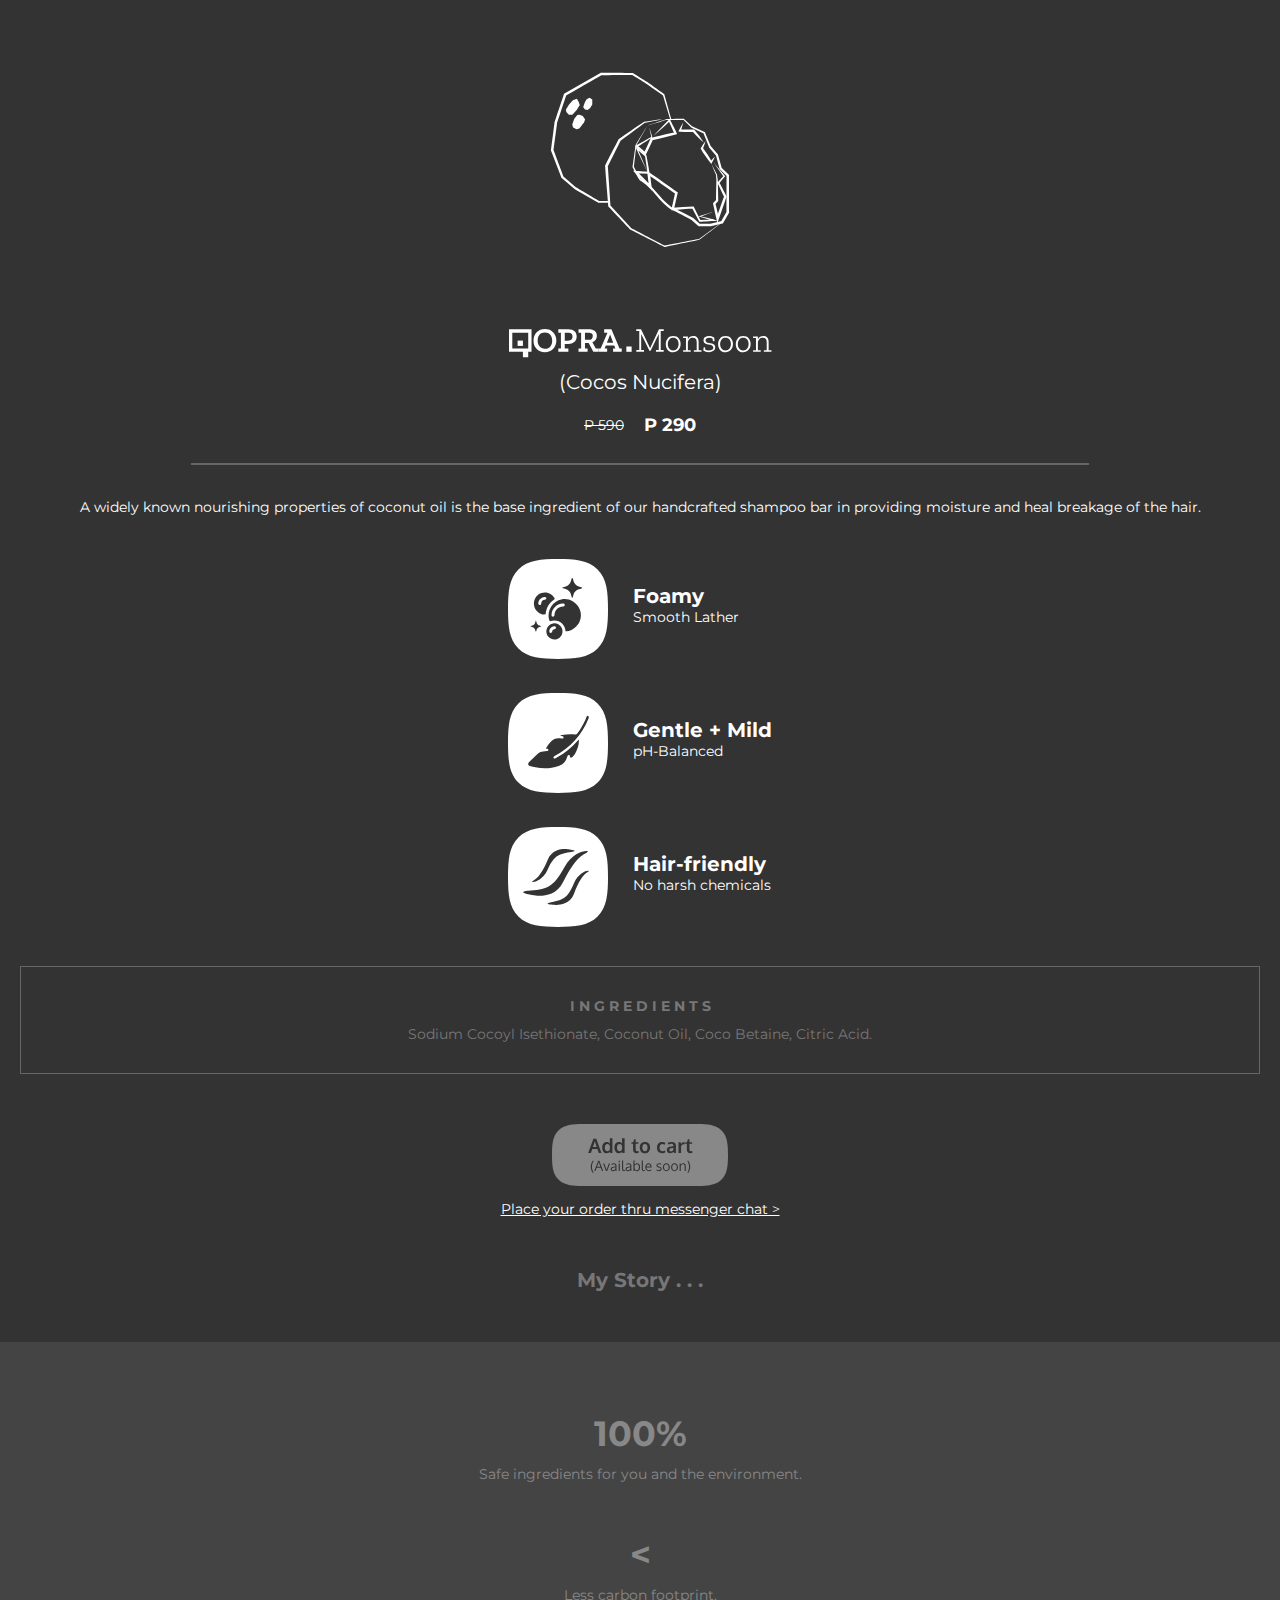
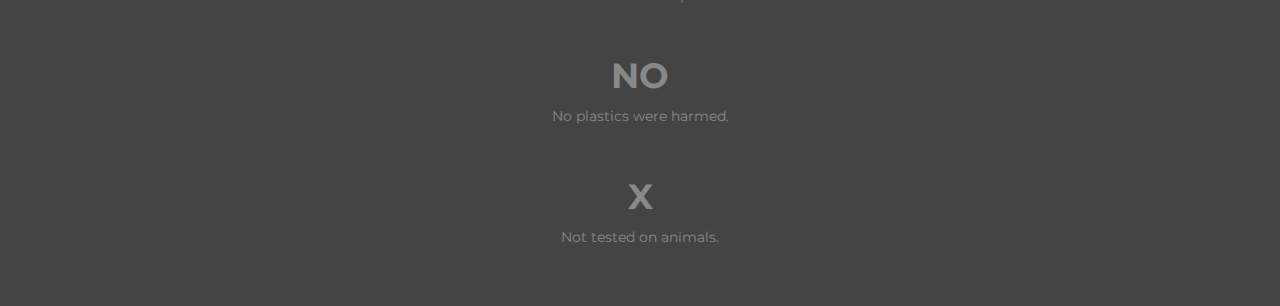
==== commit d5d0bb56: "qopra.html" ====
--- a/qopra.html
+++ b/qopra.html
@@ -31,26 +31,22 @@
         
         <div class="product">
             <div class="productName">
-                <svg width="252" height="30" viewBox="0 0 252 30" fill="none" xmlns="http://www.w3.org/2000/svg">
-                    <path d="M47.9999 13.28C47.9999 16.47 46.9699 19.21 44.9199 21.49C42.8599 23.78 40.0599 24.92 36.4999 24.92C32.9399 24.92 30.1299 23.78 28.1499 21.49C26.1599 19.2 25.1699 16.49 25.1699 13.35C25.1699 10.21 26.2099 7.30996 28.2899 5.06996C30.3699 2.82996 33.1399 1.70996 36.6099 1.70996C40.0799 1.70996 42.8999 2.84996 44.9499 5.11996C46.9899 7.39996 48.0199 10.12 48.0199 13.28H47.9999ZM43.8399 13.38C43.8399 10.86 43.1999 8.84996 41.9199 7.34996C40.6399 5.84996 38.8499 5.09996 36.5599 5.09996C34.1599 5.09996 32.3499 5.87996 31.1399 7.43996C29.9299 8.99996 29.3199 10.94 29.3199 13.24C29.3199 15.54 29.9099 17.42 31.1099 19.06C32.2999 20.7 34.1499 21.52 36.6699 21.52C39.0499 21.52 40.8399 20.75 42.0399 19.22C43.2399 17.68 43.8399 15.74 43.8399 13.38Z" fill="white"/>
-                    <path d="M68.31 9.22005C68.31 11.69 67.52 13.56 65.93 14.82C64.35 16.08 62.45 16.71 60.23 16.71H56.42V21.2901H60.02V24.58H49.97V21.2901H52.57V5.34005H49.97V2.05005H60.02C62.82 2.05005 64.9 2.72005 66.26 4.06005C67.62 5.40005 68.3 7.12005 68.3 9.22005H68.31ZM64.19 9.29005C64.19 8.04005 63.84 7.07005 63.13 6.38005C62.42 5.69005 61.24 5.34005 59.58 5.34005H56.43V13.45H59.58C61.22 13.45 62.4 13.07 63.12 12.32C63.84 11.57 64.19 10.56 64.19 9.29005Z" fill="white"/>
-                    <path d="M90.2499 24.58H84.9799L80.3399 15.67H76.6299V21.2801H79.2599V24.57H70.1799V21.2801H72.7799V5.34005H70.1799V2.05005H80.1999C82.9899 2.05005 85.0899 2.63005 86.4699 3.80005C87.8599 4.97005 88.5499 6.60005 88.5499 8.70005C88.5499 10.2 88.1499 11.49 87.3499 12.56C86.5499 13.63 85.4499 14.4 84.0399 14.86L87.4699 21.2701H90.2399V24.56L90.2499 24.58ZM84.4599 8.81005C84.4599 7.54005 84.0899 6.64005 83.3499 6.12005C82.6099 5.60005 81.3499 5.34005 79.5699 5.34005H76.6199V12.58H79.5299C81.3799 12.58 82.6599 12.25 83.3799 11.59C84.0999 10.93 84.4499 10 84.4499 8.80005L84.4599 8.81005Z" fill="white"/>
-                    <path d="M113.37 24.58H104.74V21.2901H107.03L105.89 18.21H97.47L96.26 21.2901H98.79V24.58H90.26V21.2901H92.34L99.13 5.35005H95.84V2.05005H103.08L111.19 21.2901H113.37V24.58ZM104.84 15.4L101.89 7.57005H101.68L98.56 15.4H104.83H104.84Z" fill="white"/>
-                    <path d="M19.23 5.35005V21.2801H3.3V5.35005H19.23ZM22.53 2.05005H0V24.58H22.53V2.05005Z" fill="white"/>
-                    <path d="M13.9201 13.3101H8.61011V18.6201H13.9201V13.3101Z" fill="white"/>
-                    <path d="M123.29 19.21H117.98V24.52H123.29V19.21Z" fill="white"/>
-                    <path d="M19.2299 24.58H13.9199V29.89H19.2299V24.58Z" fill="white"/>
-                    <path d="M149.22 3.07995H146.31V23.8499H144.96L131.62 5.19995H131.48V22.0799H135.19V23.8499H126.91V22.0799H129.58V3.07995H126.56V1.31995H131.07L144.28 19.7599H144.42V3.07995H140.99V1.31995H149.24V3.08995L149.22 3.07995Z" fill="white"/>
-                    <path d="M152.65 9.67002C153.3 9.14002 154.08 8.75003 154.99 8.51003C155.9 8.27003 156.82 8.15002 157.75 8.15002C161.31 8.15002 163.09 9.87002 163.09 13.32V20.81C163.09 21.99 163.54 22.58 164.44 22.58C164.9 22.58 165.28 22.5 165.58 22.34L165.62 23.73C165.11 24.05 164.51 24.22 163.82 24.22C162.06 24.22 161.19 23.18 161.19 21.1V21.03C160.7 21.86 160.01 22.6 159.09 23.25C158.17 23.9 157.11 24.22 155.88 24.22C154.86 24.22 153.83 23.91 152.78 23.3C151.73 22.69 151.2 21.56 151.2 19.92C151.2 17.98 151.97 16.7 153.52 16.09C155.07 15.48 156.7 15.17 158.41 15.17C158.9 15.17 159.37 15.19 159.85 15.22C160.32 15.25 160.77 15.28 161.18 15.31V13.68C161.18 12.5 160.91 11.57 160.37 10.89C159.83 10.21 158.85 9.87002 157.44 9.87002C156.28 9.87002 155.24 10.1 154.32 10.56L153.7 13.33L152.11 13.12L152.66 9.69002L152.65 9.67002ZM161.18 18.2V16.78C160.74 16.73 160.27 16.69 159.76 16.66C159.25 16.62 158.72 16.61 158.17 16.61C156.92 16.61 155.78 16.8 154.76 17.18C153.74 17.56 153.22 18.4 153.22 19.69C153.22 20.8 153.58 21.54 154.29 21.93C155.01 22.31 155.7 22.5 156.37 22.5C157.53 22.5 158.6 22.1 159.59 21.3C160.58 20.5 161.12 19.47 161.18 18.2Z" fill="white"/>
-                    <path d="M178.58 19.86C178.12 22.75 176.56 24.19 173.9 24.19C172.4 24.19 171.27 23.75 170.52 22.87C169.77 21.99 169.39 20.81 169.39 19.33V10.09H166.86V8.45997H169.39V3.46997H171.3V8.45997H177.43V10.09H171.3V19.14C171.3 20.16 171.51 20.97 171.92 21.58C172.34 22.19 173.06 22.5 174.1 22.5C174.77 22.5 175.37 22.3 175.9 21.89C176.43 21.48 176.82 20.65 177.08 19.38L178.57 19.86H178.58Z" fill="white"/>
-                    <path d="M197.54 23.85H192.76V20.8C192.27 21.82 191.56 22.64 190.61 23.26C189.66 23.88 188.57 24.2 187.32 24.2C185.79 24.2 184.52 23.73 183.51 22.78C182.49 21.83 181.98 20.31 181.98 18.2V10.09H179.14V8.45996H183.89V17.75C183.89 19.51 184.27 20.74 185.02 21.44C185.77 22.15 186.72 22.5 187.88 22.5C189.27 22.5 190.42 21.96 191.33 20.87C192.24 19.78 192.72 18.69 192.77 17.58V10.09H189.37V8.45996H194.67V22.25H197.55V23.84L197.54 23.85Z" fill="white"/>
-                    <path d="M207.66 8.18005C208.74 8.18005 209.59 8.45005 210.19 8.98005L210.74 12.4101L209.15 12.6201L208.56 9.99005C208.21 9.90005 207.82 9.85005 207.38 9.85005C206.36 9.85005 205.53 10.2801 204.88 11.1301C204.23 11.9801 203.91 13.0701 203.91 14.3901V22.2601H207.69V23.8501H199.13V22.2601H202.01V10.0901H199.1V8.46005H203.81V11.2001C204.11 10.3501 204.62 9.63005 205.34 9.05005C206.06 8.47005 206.83 8.18005 207.66 8.18005Z" fill="white"/>
-                    <path d="M215.39 9.67002C216.04 9.14002 216.82 8.75003 217.73 8.51003C218.64 8.27003 219.56 8.15002 220.49 8.15002C224.05 8.15002 225.83 9.87002 225.83 13.32V20.81C225.83 21.99 226.28 22.58 227.18 22.58C227.64 22.58 228.02 22.5 228.32 22.34L228.36 23.73C227.85 24.05 227.25 24.22 226.56 24.22C224.8 24.22 223.93 23.18 223.93 21.1V21.03C223.44 21.86 222.75 22.6 221.83 23.25C220.91 23.9 219.85 24.22 218.62 24.22C217.6 24.22 216.57 23.91 215.52 23.3C214.47 22.69 213.94 21.56 213.94 19.92C213.94 17.98 214.71 16.7 216.26 16.09C217.81 15.48 219.44 15.17 221.15 15.17C221.64 15.17 222.11 15.19 222.59 15.22C223.06 15.25 223.51 15.28 223.92 15.31V13.68C223.92 12.5 223.65 11.57 223.11 10.89C222.57 10.21 221.59 9.87002 220.18 9.87002C219.02 9.87002 217.98 10.1 217.06 10.56L216.44 13.33L214.85 13.12L215.4 9.69002L215.39 9.67002ZM223.92 18.2V16.78C223.48 16.73 223.01 16.69 222.5 16.66C221.99 16.62 221.46 16.61 220.91 16.61C219.66 16.61 218.52 16.8 217.5 17.18C216.48 17.56 215.96 18.4 215.96 19.69C215.96 20.8 216.32 21.54 217.03 21.93C217.75 22.31 218.44 22.5 219.11 22.5C220.27 22.5 221.34 22.1 222.33 21.3C223.32 20.5 223.86 19.47 223.92 18.2Z" fill="white"/>
-                    <path d="M237.29 23.85H229.7V22.26H232.54V1.59H229.66V0H234.44V22.25H237.28V23.84L237.29 23.85Z" fill="white"/>
-                    <path d="M251.5 19.48C251.5 20.91 250.89 22.06 249.68 22.91C248.47 23.76 246.97 24.19 245.19 24.19C244.1 24.19 243.03 24.03 241.98 23.72C240.93 23.41 240.13 23.06 239.57 22.66L239.99 19.4L241.55 19.54L241.41 21.62C242.5 22.2 243.73 22.49 245.12 22.49C246.25 22.49 247.27 22.26 248.19 21.81C249.1 21.36 249.56 20.65 249.56 19.68C249.56 18.71 249.23 18.1 248.57 17.7C247.91 17.31 247.1 17.02 246.13 16.85C245.16 16.68 244.19 16.49 243.24 16.28C242.29 16.07 241.47 15.69 240.81 15.14C240.15 14.59 239.82 13.72 239.82 12.54C239.82 10.97 240.39 9.84001 241.52 9.16001C242.65 8.48001 243.89 8.14001 245.23 8.14001C246.29 8.14001 247.29 8.29001 248.23 8.59001C249.17 8.89001 249.92 9.21001 250.5 9.56001L250.85 13.1L249.26 13.31L248.84 10.71C248.35 10.46 247.85 10.25 247.32 10.09C246.79 9.93001 246.18 9.85001 245.48 9.85001C244.39 9.85001 243.52 10.05 242.85 10.44C242.18 10.83 241.85 11.47 241.85 12.35C241.85 13.23 242.17 13.85 242.82 14.2C243.47 14.56 244.28 14.82 245.25 14.98C246.22 15.14 247.19 15.34 248.14 15.57C249.1 15.8 249.9 16.21 250.55 16.78C251.2 17.36 251.52 18.26 251.52 19.48H251.5Z" fill="white"/>
+                <svg width="263" height="29" viewBox="0 0 263 29" fill="none" xmlns="http://www.w3.org/2000/svg">
+                    <path d="M154.74 2.05003H151.73V21.04H154.68V22.81H146.95V21.04H149.76V5.17003H149.62L141.61 21.84H140.4L132.32 5.13003H132.18V21.04H135.02V22.81H127.33V21.04H130.28V2.05003H127.27V0.280029H132.05L141.03 18.89H141.17L149.95 0.280029H154.73V2.05003H154.74Z" fill="white"/>
+                    <path d="M171.62 15.12C171.62 17.43 170.95 19.35 169.61 20.87C168.27 22.4 166.43 23.16 164.1 23.16C161.77 23.16 159.99 22.4 158.71 20.89C157.43 19.38 156.79 17.49 156.79 15.22C156.79 12.95 157.43 11.07 158.7 9.47998C159.97 7.88998 161.82 7.09998 164.25 7.09998C166.68 7.09998 168.51 7.88998 169.76 9.47998C171.01 11.07 171.63 12.94 171.63 15.11L171.62 15.12ZM169.58 15.08C169.58 13.28 169.12 11.78 168.19 10.59C167.27 9.39998 165.93 8.80998 164.17 8.80998C162.41 8.80998 161.08 9.41998 160.17 10.63C159.26 11.84 158.8 13.34 158.8 15.12C158.8 16.9 159.26 18.37 160.17 19.61C161.08 20.85 162.42 21.46 164.17 21.46C165.92 21.46 167.27 20.85 168.19 19.62C169.11 18.4 169.58 16.88 169.58 15.08Z" fill="white"/>
+                    <path d="M192.45 22.81H184.86V21.22H187.7V13.56C187.7 11.8 187.34 10.57 186.61 9.86999C185.88 9.16999 184.98 8.80999 183.89 8.80999C182.39 8.80999 181.19 9.29999 180.29 10.28C179.39 11.26 178.91 12.35 178.87 13.56V21.22H181.71V22.81H174.09V21.22H176.97V9.04999H174.06V7.41999H178.88V10.26C180.01 8.15999 181.84 7.10999 184.36 7.10999C185.89 7.10999 187.14 7.57999 188.14 8.52999C189.13 9.47999 189.63 11 189.63 13.1V21.21H192.47V22.8L192.45 22.81Z" fill="white"/>
+                    <path d="M206.21 18.44C206.21 19.87 205.6 21.02 204.39 21.87C203.18 22.72 201.68 23.15 199.9 23.15C198.81 23.15 197.74 22.99 196.69 22.68C195.64 22.37 194.84 22.02 194.28 21.62L194.7 18.36L196.26 18.5L196.12 20.58C197.21 21.16 198.44 21.45 199.83 21.45C200.96 21.45 201.98 21.22 202.9 20.77C203.81 20.32 204.27 19.61 204.27 18.64C204.27 17.67 203.94 17.06 203.28 16.66C202.62 16.27 201.81 15.98 200.84 15.81C199.87 15.64 198.9 15.45 197.95 15.24C197 15.03 196.18 14.65 195.52 14.1C194.86 13.55 194.53 12.68 194.53 11.5C194.53 9.92998 195.1 8.79998 196.23 8.11998C197.36 7.43998 198.6 7.09998 199.94 7.09998C201 7.09998 202 7.24998 202.94 7.54998C203.88 7.84998 204.63 8.16998 205.21 8.51998L205.56 12.06L203.97 12.27L203.55 9.66998C203.06 9.41998 202.56 9.20998 202.03 9.04998C201.5 8.88998 200.89 8.80998 200.19 8.80998C199.1 8.80998 198.23 9.00998 197.56 9.39998C196.89 9.78998 196.56 10.43 196.56 11.31C196.56 12.19 196.88 12.81 197.53 13.16C198.18 13.52 198.99 13.78 199.96 13.94C200.93 14.1 201.9 14.3 202.85 14.53C203.81 14.76 204.61 15.17 205.26 15.74C205.91 16.32 206.23 17.22 206.23 18.44H206.21Z" fill="white"/>
+                    <path d="M223.95 15.12C223.95 17.43 223.28 19.35 221.94 20.87C220.6 22.4 218.76 23.16 216.43 23.16C214.1 23.16 212.32 22.4 211.04 20.89C209.76 19.38 209.12 17.49 209.12 15.22C209.12 12.95 209.76 11.07 211.03 9.47998C212.3 7.88998 214.15 7.09998 216.58 7.09998C219.01 7.09998 220.84 7.88998 222.09 9.47998C223.34 11.07 223.96 12.94 223.96 15.11L223.95 15.12ZM221.91 15.08C221.91 13.28 221.45 11.78 220.52 10.59C219.6 9.39998 218.26 8.80998 216.5 8.80998C214.74 8.80998 213.41 9.41998 212.5 10.63C211.59 11.84 211.13 13.34 211.13 15.12C211.13 16.9 211.59 18.37 212.5 19.61C213.41 20.85 214.75 21.46 216.5 21.46C218.25 21.46 219.6 20.85 220.52 19.62C221.44 18.4 221.91 16.88 221.91 15.08Z" fill="white"/>
+                    <path d="M241.63 15.12C241.63 17.43 240.96 19.35 239.62 20.87C238.28 22.4 236.44 23.16 234.11 23.16C231.78 23.16 230 22.4 228.72 20.89C227.44 19.38 226.8 17.49 226.8 15.22C226.8 12.95 227.44 11.07 228.71 9.47998C229.98 7.88998 231.83 7.09998 234.26 7.09998C236.69 7.09998 238.52 7.88998 239.77 9.47998C241.02 11.07 241.64 12.94 241.64 15.11L241.63 15.12ZM239.59 15.08C239.59 13.28 239.13 11.78 238.2 10.59C237.28 9.39998 235.94 8.80998 234.18 8.80998C232.42 8.80998 231.09 9.41998 230.18 10.63C229.27 11.84 228.81 13.34 228.81 15.12C228.81 16.9 229.27 18.37 230.18 19.61C231.09 20.85 232.43 21.46 234.18 21.46C235.93 21.46 237.28 20.85 238.2 19.62C239.12 18.4 239.59 16.88 239.59 15.08Z" fill="white"/>
+                    <path d="M262.46 22.81H254.87V21.22H257.71V13.56C257.71 11.8 257.35 10.57 256.62 9.86999C255.89 9.16999 254.99 8.80999 253.9 8.80999C252.4 8.80999 251.2 9.29999 250.3 10.28C249.4 11.26 248.92 12.35 248.88 13.56V21.22H251.72V22.81H244.1V21.22H246.98V9.04999H244.07V7.41999H248.89V10.26C250.02 8.15999 251.85 7.10999 254.37 7.10999C255.9 7.10999 257.15 7.57999 258.15 8.52999C259.14 9.47999 259.64 11 259.64 13.1V21.21H262.48V22.8L262.46 22.81Z" fill="white"/>
+                    <path d="M47.34 11.57C47.34 14.76 46.31 17.5 44.26 19.78C42.2 22.07 39.4 23.21 35.84 23.21C32.28 23.21 29.47 22.07 27.49 19.78C25.5 17.49 24.51 14.78 24.51 11.64C24.51 8.5 25.55 5.6 27.63 3.36C29.71 1.12 32.48 0 35.95 0C39.42 0 42.24 1.14 44.29 3.41C46.33 5.69 47.36 8.41 47.36 11.57H47.34ZM43.18 11.67C43.18 9.15 42.54 7.14 41.26 5.64C39.98 4.14 38.19 3.39 35.9 3.39C33.5 3.39 31.69 4.17 30.48 5.73C29.27 7.29 28.66 9.23 28.66 11.53C28.66 13.83 29.25 15.71 30.45 17.35C31.64 18.99 33.49 19.81 36.01 19.81C38.39 19.81 40.18 19.04 41.38 17.51C42.58 15.97 43.18 14.03 43.18 11.67Z" fill="white"/>
+                    <path d="M67.6601 7.50997C67.6601 9.97997 66.8701 11.85 65.2801 13.11C63.7001 14.37 61.8001 15 59.5801 15H55.7701V19.58H59.3701V22.87H49.3201V19.58H51.9201V3.62997H49.3201V0.339966H59.3701C62.1701 0.339966 64.2501 1.00997 65.6101 2.34997C66.9701 3.68997 67.6501 5.40997 67.6501 7.50997H67.6601ZM63.5401 7.57997C63.5401 6.32997 63.1901 5.35997 62.4801 4.66997C61.7701 3.97997 60.5901 3.62997 58.9301 3.62997H55.7801V11.74H58.9301C60.5701 11.74 61.7501 11.36 62.4701 10.61C63.1901 9.85997 63.5401 8.84997 63.5401 7.57997Z" fill="white"/>
+                    <path d="M89.59 22.87H84.32L79.68 13.96H75.97V19.57H78.6V22.86H69.52V19.57H72.12V3.62997H69.52V0.339966H79.54C82.33 0.339966 84.43 0.919966 85.81 2.08997C87.2 3.25997 87.89 4.88997 87.89 6.98997C87.89 8.48997 87.49 9.77997 86.69 10.85C85.89 11.92 84.79 12.69 83.38 13.15L86.81 19.56H89.58V22.85L89.59 22.87ZM83.8 7.09997C83.8 5.82997 83.43 4.92997 82.69 4.40997C81.95 3.88997 80.69 3.62997 78.91 3.62997H75.96V10.87H78.87C80.72 10.87 82 10.54 82.72 9.87997C83.44 9.21997 83.79 8.28997 83.79 7.08997L83.8 7.09997Z" fill="white"/>
+                    <path d="M112.71 22.87H104.08V19.58H106.37L105.23 16.5H96.8101L95.6001 19.58H98.1301V22.87H89.6001V19.58H91.6801L98.4701 3.63997H95.1801V0.339966H102.42L110.53 19.58H112.71V22.87ZM104.18 13.69L101.23 5.85997H101.02L97.9001 13.69H104.17H104.18Z" fill="white"/>
+                    <path d="M122.64 17.5H117.33V22.81H122.64V17.5Z" fill="white"/>
+                    <path d="M19.23 3.63997V19.57H3.3V3.63997H19.23ZM22.53 0.339966H0V22.87H13.92V28.18H19.23V22.87H22.53V0.339966Z" fill="white"/>
+                    <path d="M13.9201 11.6H8.61011V16.91H13.9201V11.6Z" fill="white"/>
                     </svg>
-
-
             </div>
             <div class="productSubName">
                 (Cocos Nucifera)
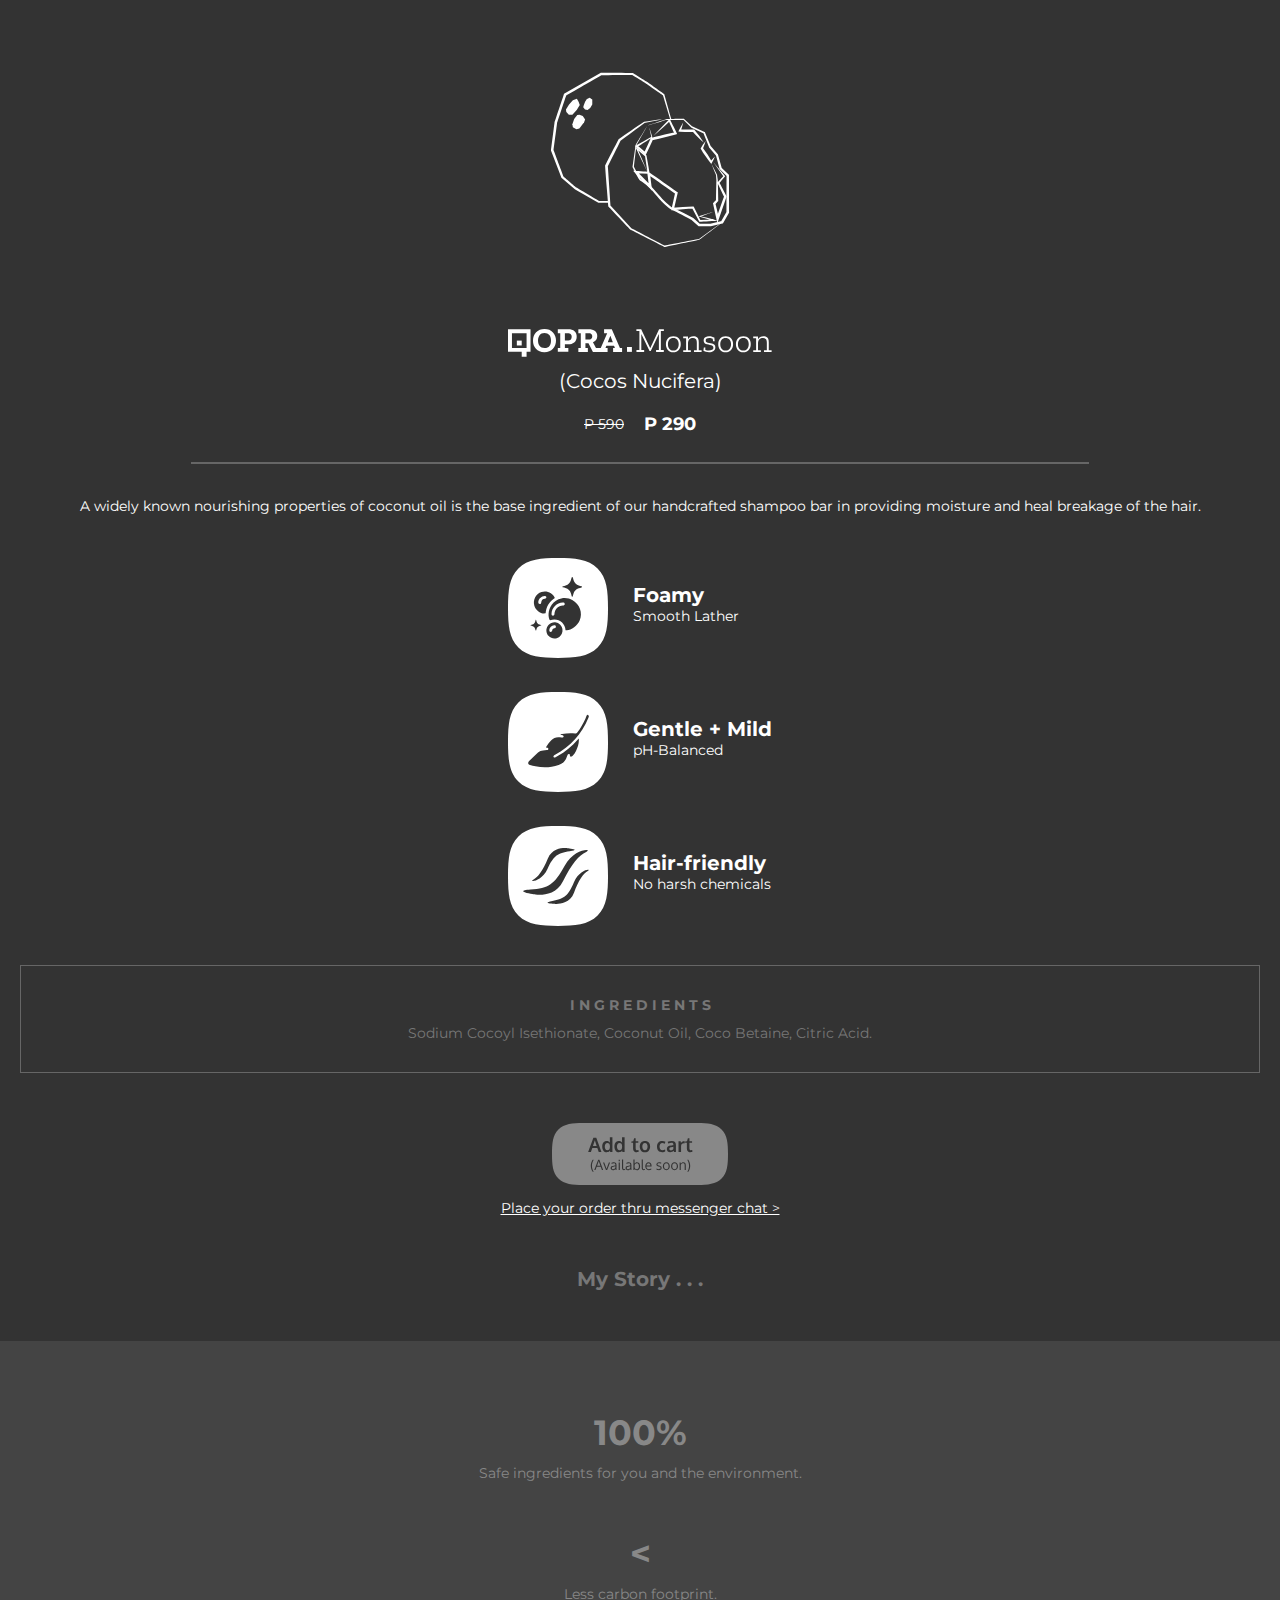
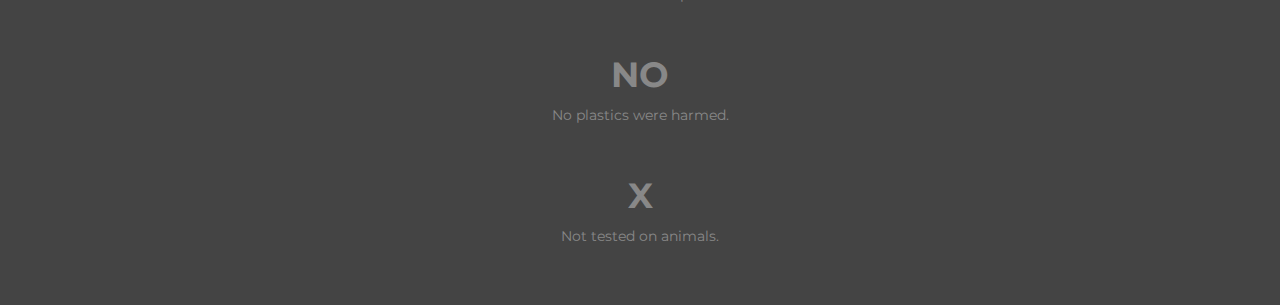
==== commit 67147af7: "qopra.html" ====
--- a/qopra.html
+++ b/qopra.html
@@ -31,22 +31,22 @@
         
         <div class="product">
             <div class="productName">
-                <svg width="263" height="29" viewBox="0 0 263 29" fill="none" xmlns="http://www.w3.org/2000/svg">
-                    <path d="M154.74 2.05003H151.73V21.04H154.68V22.81H146.95V21.04H149.76V5.17003H149.62L141.61 21.84H140.4L132.32 5.13003H132.18V21.04H135.02V22.81H127.33V21.04H130.28V2.05003H127.27V0.280029H132.05L141.03 18.89H141.17L149.95 0.280029H154.73V2.05003H154.74Z" fill="white"/>
-                    <path d="M171.62 15.12C171.62 17.43 170.95 19.35 169.61 20.87C168.27 22.4 166.43 23.16 164.1 23.16C161.77 23.16 159.99 22.4 158.71 20.89C157.43 19.38 156.79 17.49 156.79 15.22C156.79 12.95 157.43 11.07 158.7 9.47998C159.97 7.88998 161.82 7.09998 164.25 7.09998C166.68 7.09998 168.51 7.88998 169.76 9.47998C171.01 11.07 171.63 12.94 171.63 15.11L171.62 15.12ZM169.58 15.08C169.58 13.28 169.12 11.78 168.19 10.59C167.27 9.39998 165.93 8.80998 164.17 8.80998C162.41 8.80998 161.08 9.41998 160.17 10.63C159.26 11.84 158.8 13.34 158.8 15.12C158.8 16.9 159.26 18.37 160.17 19.61C161.08 20.85 162.42 21.46 164.17 21.46C165.92 21.46 167.27 20.85 168.19 19.62C169.11 18.4 169.58 16.88 169.58 15.08Z" fill="white"/>
-                    <path d="M192.45 22.81H184.86V21.22H187.7V13.56C187.7 11.8 187.34 10.57 186.61 9.86999C185.88 9.16999 184.98 8.80999 183.89 8.80999C182.39 8.80999 181.19 9.29999 180.29 10.28C179.39 11.26 178.91 12.35 178.87 13.56V21.22H181.71V22.81H174.09V21.22H176.97V9.04999H174.06V7.41999H178.88V10.26C180.01 8.15999 181.84 7.10999 184.36 7.10999C185.89 7.10999 187.14 7.57999 188.14 8.52999C189.13 9.47999 189.63 11 189.63 13.1V21.21H192.47V22.8L192.45 22.81Z" fill="white"/>
-                    <path d="M206.21 18.44C206.21 19.87 205.6 21.02 204.39 21.87C203.18 22.72 201.68 23.15 199.9 23.15C198.81 23.15 197.74 22.99 196.69 22.68C195.64 22.37 194.84 22.02 194.28 21.62L194.7 18.36L196.26 18.5L196.12 20.58C197.21 21.16 198.44 21.45 199.83 21.45C200.96 21.45 201.98 21.22 202.9 20.77C203.81 20.32 204.27 19.61 204.27 18.64C204.27 17.67 203.94 17.06 203.28 16.66C202.62 16.27 201.81 15.98 200.84 15.81C199.87 15.64 198.9 15.45 197.95 15.24C197 15.03 196.18 14.65 195.52 14.1C194.86 13.55 194.53 12.68 194.53 11.5C194.53 9.92998 195.1 8.79998 196.23 8.11998C197.36 7.43998 198.6 7.09998 199.94 7.09998C201 7.09998 202 7.24998 202.94 7.54998C203.88 7.84998 204.63 8.16998 205.21 8.51998L205.56 12.06L203.97 12.27L203.55 9.66998C203.06 9.41998 202.56 9.20998 202.03 9.04998C201.5 8.88998 200.89 8.80998 200.19 8.80998C199.1 8.80998 198.23 9.00998 197.56 9.39998C196.89 9.78998 196.56 10.43 196.56 11.31C196.56 12.19 196.88 12.81 197.53 13.16C198.18 13.52 198.99 13.78 199.96 13.94C200.93 14.1 201.9 14.3 202.85 14.53C203.81 14.76 204.61 15.17 205.26 15.74C205.91 16.32 206.23 17.22 206.23 18.44H206.21Z" fill="white"/>
-                    <path d="M223.95 15.12C223.95 17.43 223.28 19.35 221.94 20.87C220.6 22.4 218.76 23.16 216.43 23.16C214.1 23.16 212.32 22.4 211.04 20.89C209.76 19.38 209.12 17.49 209.12 15.22C209.12 12.95 209.76 11.07 211.03 9.47998C212.3 7.88998 214.15 7.09998 216.58 7.09998C219.01 7.09998 220.84 7.88998 222.09 9.47998C223.34 11.07 223.96 12.94 223.96 15.11L223.95 15.12ZM221.91 15.08C221.91 13.28 221.45 11.78 220.52 10.59C219.6 9.39998 218.26 8.80998 216.5 8.80998C214.74 8.80998 213.41 9.41998 212.5 10.63C211.59 11.84 211.13 13.34 211.13 15.12C211.13 16.9 211.59 18.37 212.5 19.61C213.41 20.85 214.75 21.46 216.5 21.46C218.25 21.46 219.6 20.85 220.52 19.62C221.44 18.4 221.91 16.88 221.91 15.08Z" fill="white"/>
-                    <path d="M241.63 15.12C241.63 17.43 240.96 19.35 239.62 20.87C238.28 22.4 236.44 23.16 234.11 23.16C231.78 23.16 230 22.4 228.72 20.89C227.44 19.38 226.8 17.49 226.8 15.22C226.8 12.95 227.44 11.07 228.71 9.47998C229.98 7.88998 231.83 7.09998 234.26 7.09998C236.69 7.09998 238.52 7.88998 239.77 9.47998C241.02 11.07 241.64 12.94 241.64 15.11L241.63 15.12ZM239.59 15.08C239.59 13.28 239.13 11.78 238.2 10.59C237.28 9.39998 235.94 8.80998 234.18 8.80998C232.42 8.80998 231.09 9.41998 230.18 10.63C229.27 11.84 228.81 13.34 228.81 15.12C228.81 16.9 229.27 18.37 230.18 19.61C231.09 20.85 232.43 21.46 234.18 21.46C235.93 21.46 237.28 20.85 238.2 19.62C239.12 18.4 239.59 16.88 239.59 15.08Z" fill="white"/>
-                    <path d="M262.46 22.81H254.87V21.22H257.71V13.56C257.71 11.8 257.35 10.57 256.62 9.86999C255.89 9.16999 254.99 8.80999 253.9 8.80999C252.4 8.80999 251.2 9.29999 250.3 10.28C249.4 11.26 248.92 12.35 248.88 13.56V21.22H251.72V22.81H244.1V21.22H246.98V9.04999H244.07V7.41999H248.89V10.26C250.02 8.15999 251.85 7.10999 254.37 7.10999C255.9 7.10999 257.15 7.57999 258.15 8.52999C259.14 9.47999 259.64 11 259.64 13.1V21.21H262.48V22.8L262.46 22.81Z" fill="white"/>
-                    <path d="M47.34 11.57C47.34 14.76 46.31 17.5 44.26 19.78C42.2 22.07 39.4 23.21 35.84 23.21C32.28 23.21 29.47 22.07 27.49 19.78C25.5 17.49 24.51 14.78 24.51 11.64C24.51 8.5 25.55 5.6 27.63 3.36C29.71 1.12 32.48 0 35.95 0C39.42 0 42.24 1.14 44.29 3.41C46.33 5.69 47.36 8.41 47.36 11.57H47.34ZM43.18 11.67C43.18 9.15 42.54 7.14 41.26 5.64C39.98 4.14 38.19 3.39 35.9 3.39C33.5 3.39 31.69 4.17 30.48 5.73C29.27 7.29 28.66 9.23 28.66 11.53C28.66 13.83 29.25 15.71 30.45 17.35C31.64 18.99 33.49 19.81 36.01 19.81C38.39 19.81 40.18 19.04 41.38 17.51C42.58 15.97 43.18 14.03 43.18 11.67Z" fill="white"/>
-                    <path d="M67.6601 7.50997C67.6601 9.97997 66.8701 11.85 65.2801 13.11C63.7001 14.37 61.8001 15 59.5801 15H55.7701V19.58H59.3701V22.87H49.3201V19.58H51.9201V3.62997H49.3201V0.339966H59.3701C62.1701 0.339966 64.2501 1.00997 65.6101 2.34997C66.9701 3.68997 67.6501 5.40997 67.6501 7.50997H67.6601ZM63.5401 7.57997C63.5401 6.32997 63.1901 5.35997 62.4801 4.66997C61.7701 3.97997 60.5901 3.62997 58.9301 3.62997H55.7801V11.74H58.9301C60.5701 11.74 61.7501 11.36 62.4701 10.61C63.1901 9.85997 63.5401 8.84997 63.5401 7.57997Z" fill="white"/>
-                    <path d="M89.59 22.87H84.32L79.68 13.96H75.97V19.57H78.6V22.86H69.52V19.57H72.12V3.62997H69.52V0.339966H79.54C82.33 0.339966 84.43 0.919966 85.81 2.08997C87.2 3.25997 87.89 4.88997 87.89 6.98997C87.89 8.48997 87.49 9.77997 86.69 10.85C85.89 11.92 84.79 12.69 83.38 13.15L86.81 19.56H89.58V22.85L89.59 22.87ZM83.8 7.09997C83.8 5.82997 83.43 4.92997 82.69 4.40997C81.95 3.88997 80.69 3.62997 78.91 3.62997H75.96V10.87H78.87C80.72 10.87 82 10.54 82.72 9.87997C83.44 9.21997 83.79 8.28997 83.79 7.08997L83.8 7.09997Z" fill="white"/>
-                    <path d="M112.71 22.87H104.08V19.58H106.37L105.23 16.5H96.8101L95.6001 19.58H98.1301V22.87H89.6001V19.58H91.6801L98.4701 3.63997H95.1801V0.339966H102.42L110.53 19.58H112.71V22.87ZM104.18 13.69L101.23 5.85997H101.02L97.9001 13.69H104.17H104.18Z" fill="white"/>
-                    <path d="M122.64 17.5H117.33V22.81H122.64V17.5Z" fill="white"/>
-                    <path d="M19.23 3.63997V19.57H3.3V3.63997H19.23ZM22.53 0.339966H0V22.87H13.92V28.18H19.23V22.87H22.53V0.339966Z" fill="white"/>
-                    <path d="M13.9201 11.6H8.61011V16.91H13.9201V11.6Z" fill="white"/>
+                <svg width="264" height="28" viewBox="0 0 264 28" fill="none" xmlns="http://www.w3.org/2000/svg">
+                    <path d="M48.01 11.57C48.01 14.76 46.99 17.5 44.94 19.78C42.9 22.07 40.05 23.21 36.4 23.21C32.75 23.21 29.91 22.07 27.94 19.78C25.98 17.49 24.99 14.78 24.99 11.64C24.99 8.5 26.03 5.6 28.11 3.36C30.19 1.12 33 0 36.53 0C40.06 0 42.95 1.14 44.97 3.41C46.99 5.69 48 8.41 48 11.57H48.01ZM42.98 11.71C42.98 9.31 42.43 7.44 41.32 6.09C40.21 4.75 38.61 4.08 36.5 4.08C34.26 4.08 32.62 4.79 31.58 6.21C30.54 7.63 30.02 9.41 30.02 11.53C30.02 13.65 30.53 15.37 31.55 16.87C32.57 18.37 34.26 19.12 36.64 19.12C38.83 19.12 40.44 18.43 41.46 17.06C42.48 15.69 42.99 13.9 42.99 11.71H42.98Z" fill="white"/>
+                    <path d="M68.7001 7.67997C68.7001 10.24 67.8601 12.16 66.1901 13.42C64.5101 14.68 62.5701 15.31 60.3501 15.31H56.8801V18.91H60.3501V22.86H49.8101V18.91H52.2401V4.28997H49.8101V0.339966H60.1401C62.9301 0.339966 65.0601 0.999966 66.5201 2.31997C67.9801 3.63997 68.7001 5.42997 68.7001 7.68997V7.67997ZM63.7101 7.74997C63.7101 6.63997 63.4001 5.78997 62.7901 5.17997C62.1801 4.57997 61.1001 4.27997 59.5501 4.27997H56.8801V11.38H59.4801C61.0701 11.38 62.1801 11.05 62.7901 10.38C63.4001 9.70997 63.7101 8.82997 63.7101 7.74997Z" fill="white"/>
+                    <path d="M155.87 2.11999H152.86V21.12H155.81V22.89H148.08V21.12H150.89V5.23999H150.75L142.74 21.91H141.53L133.45 5.19999H133.31V21.11H136.15V22.88H128.46V21.11H131.41V2.11999H128.4V0.359985H133.18L142.16 18.97H142.3L151.08 0.359985H155.86V2.12999L155.87 2.11999Z" fill="white"/>
+                    <path d="M172.75 15.1899C172.75 17.4999 172.08 19.4199 170.74 20.9399C169.4 22.4699 167.56 23.2299 165.23 23.2299C162.9 23.2299 161.12 22.4699 159.84 20.9599C158.56 19.4499 157.92 17.5599 157.92 15.2899C157.92 13.0199 158.56 11.1399 159.83 9.54992C161.1 7.95992 162.95 7.16992 165.38 7.16992C167.81 7.16992 169.64 7.95992 170.89 9.54992C172.14 11.1399 172.76 13.0099 172.76 15.1799L172.75 15.1899ZM170.71 15.1499C170.71 13.3499 170.25 11.8499 169.32 10.6599C168.4 9.46992 167.06 8.87992 165.3 8.87992C163.54 8.87992 162.21 9.48992 161.3 10.6999C160.39 11.9099 159.93 13.4099 159.93 15.1899C159.93 16.9699 160.39 18.4399 161.3 19.6799C162.21 20.9199 163.55 21.5299 165.3 21.5299C167.05 21.5299 168.4 20.9199 169.32 19.6899C170.24 18.4699 170.71 16.9499 170.71 15.1499Z" fill="white"/>
+                    <path d="M193.58 22.8899H185.99V21.2999H188.83V13.6399C188.83 11.8799 188.47 10.6499 187.74 9.94994C187.01 9.24994 186.11 8.88994 185.02 8.88994C183.52 8.88994 182.32 9.37994 181.42 10.3599C180.52 11.3399 180.04 12.4299 180 13.6399V21.2999H182.84V22.8899H175.22V21.2999H178.1V9.12994H175.19V7.49994H180.01V10.3399C181.14 8.23994 182.97 7.18994 185.49 7.18994C187.02 7.18994 188.27 7.65994 189.27 8.60994C190.26 9.55994 190.76 11.0799 190.76 13.1799V21.2899H193.6V22.8799L193.58 22.8899Z" fill="white"/>
+                    <path d="M207.34 18.5199C207.34 19.9499 206.73 21.0999 205.52 21.9499C204.31 22.7999 202.81 23.2299 201.03 23.2299C199.94 23.2299 198.87 23.0699 197.82 22.7599C196.77 22.4499 195.97 22.0999 195.41 21.6999L195.83 18.4399L197.39 18.5799L197.25 20.6599C198.34 21.2399 199.57 21.5299 200.96 21.5299C202.09 21.5299 203.11 21.2999 204.03 20.8499C204.94 20.3999 205.4 19.6899 205.4 18.7199C205.4 17.7499 205.07 17.1399 204.41 16.7399C203.75 16.3499 202.94 16.0599 201.97 15.8899C201 15.7199 200.03 15.5299 199.08 15.3199C198.13 15.1099 197.31 14.7299 196.65 14.1799C195.99 13.6299 195.66 12.7599 195.66 11.5799C195.66 10.0099 196.23 8.87993 197.36 8.19993C198.49 7.51993 199.73 7.17993 201.07 7.17993C202.13 7.17993 203.13 7.32993 204.07 7.62993C205.01 7.92993 205.76 8.24993 206.34 8.59993L206.69 12.1399L205.1 12.3499L204.68 9.74993C204.19 9.49993 203.69 9.28993 203.16 9.12993C202.63 8.96993 202.02 8.88993 201.32 8.88993C200.23 8.88993 199.36 9.08993 198.69 9.47993C198.02 9.86993 197.69 10.5099 197.69 11.3899C197.69 12.2699 198.01 12.8899 198.66 13.2399C199.31 13.5999 200.12 13.8599 201.09 14.0199C202.06 14.1799 203.03 14.3799 203.98 14.6099C204.94 14.8399 205.74 15.2499 206.39 15.8199C207.04 16.3999 207.36 17.2999 207.36 18.5199H207.34Z" fill="white"/>
+                    <path d="M225.08 15.1899C225.08 17.4999 224.41 19.4199 223.07 20.9399C221.73 22.4699 219.89 23.2299 217.56 23.2299C215.23 23.2299 213.45 22.4699 212.17 20.9599C210.89 19.4499 210.25 17.5599 210.25 15.2899C210.25 13.0199 210.89 11.1399 212.16 9.54992C213.43 7.95992 215.28 7.16992 217.71 7.16992C220.14 7.16992 221.97 7.95992 223.22 9.54992C224.47 11.1399 225.09 13.0099 225.09 15.1799L225.08 15.1899ZM223.04 15.1499C223.04 13.3499 222.58 11.8499 221.65 10.6599C220.73 9.46992 219.39 8.87992 217.63 8.87992C215.87 8.87992 214.54 9.48992 213.63 10.6999C212.72 11.9099 212.26 13.4099 212.26 15.1899C212.26 16.9699 212.72 18.4399 213.63 19.6799C214.54 20.9199 215.88 21.5299 217.63 21.5299C219.38 21.5299 220.73 20.9199 221.65 19.6899C222.57 18.4699 223.04 16.9499 223.04 15.1499Z" fill="white"/>
+                    <path d="M242.76 15.1899C242.76 17.4999 242.09 19.4199 240.75 20.9399C239.41 22.4699 237.57 23.2299 235.24 23.2299C232.91 23.2299 231.13 22.4699 229.85 20.9599C228.57 19.4499 227.93 17.5599 227.93 15.2899C227.93 13.0199 228.57 11.1399 229.84 9.54992C231.11 7.95992 232.96 7.16992 235.39 7.16992C237.82 7.16992 239.65 7.95992 240.9 9.54992C242.15 11.1399 242.77 13.0099 242.77 15.1799L242.76 15.1899ZM240.72 15.1499C240.72 13.3499 240.26 11.8499 239.33 10.6599C238.41 9.46992 237.07 8.87992 235.31 8.87992C233.55 8.87992 232.22 9.48992 231.31 10.6999C230.4 11.9099 229.94 13.4099 229.94 15.1899C229.94 16.9699 230.4 18.4399 231.31 19.6799C232.22 20.9199 233.56 21.5299 235.31 21.5299C237.06 21.5299 238.41 20.9199 239.33 19.6899C240.25 18.4699 240.72 16.9499 240.72 15.1499Z" fill="white"/>
+                    <path d="M263.59 22.8899H256V21.2999H258.84V13.6399C258.84 11.8799 258.48 10.6499 257.75 9.94994C257.02 9.24994 256.12 8.88994 255.03 8.88994C253.53 8.88994 252.33 9.37994 251.43 10.3599C250.53 11.3399 250.05 12.4299 250.01 13.6399V21.2999H252.85V22.8899H245.23V21.2999H248.11V9.12994H245.2V7.49994H250.02V10.3399C251.15 8.23994 252.98 7.18994 255.5 7.18994C257.03 7.18994 258.28 7.65994 259.28 8.60994C260.27 9.55994 260.77 11.0799 260.77 13.1799V21.2899H263.61V22.8799L263.59 22.8899Z" fill="white"/>
+                    <path d="M18.58 4.28997V18.92H3.95V4.28997H18.58ZM22.53 0.339966H0V22.87H13.7V27.75H18.58V22.87H22.53V0.339966Z" fill="white"/>
+                    <path d="M13.7101 11.5999H8.83008V16.4799H13.7101V11.5999Z" fill="white"/>
+                    <path d="M123.9 17.99H119.02V22.87H123.9V17.99Z" fill="white"/>
+                    <path d="M111.92 18.91L103.81 0.339966H96.0801V4.28997H99.2001L92.7501 18.92H88.0001L84.9501 13.3C86.2401 12.79 87.2801 12.02 88.0701 11C88.8601 9.96997 89.2501 8.69997 89.2501 7.16997C89.2501 4.90997 88.5001 3.19997 87.0001 2.05997C85.5001 0.919966 83.3501 0.349966 80.5501 0.349966H70.3601V4.29997H72.7901V18.93H70.3601V22.88H79.8601V18.93H77.4301V14.29H80.4801L84.9501 22.89H99.5801V18.94H97.4701L98.4101 16.65H106.07L106.9 18.94H105.1V22.89H114.08V18.94H111.93L111.92 18.91ZM83.2901 9.72997C82.6401 10.31 81.4301 10.6 79.6501 10.6H77.4301V4.28997H79.7201C81.4101 4.28997 82.5801 4.49997 83.2601 4.92997C83.9301 5.35997 84.2601 6.13997 84.2601 7.26997C84.2601 8.32997 83.9401 9.14997 83.2901 9.72997ZM99.7201 13.3L102.25 6.95997H102.46L104.82 13.3H99.7301H99.7201Z" fill="white"/>
                     </svg>
+
             </div>
             <div class="productSubName">
                 (Cocos Nucifera)
--- a/styles.css
+++ b/styles.css
@@ -8,6 +8,12 @@
     overflow-x: hidden;
     padding: 0;
     margin: 0;
+}
+
+homePage {
+    display: flex;
+    align-items: center;
+    justify-content: center;
 }
 
 a {
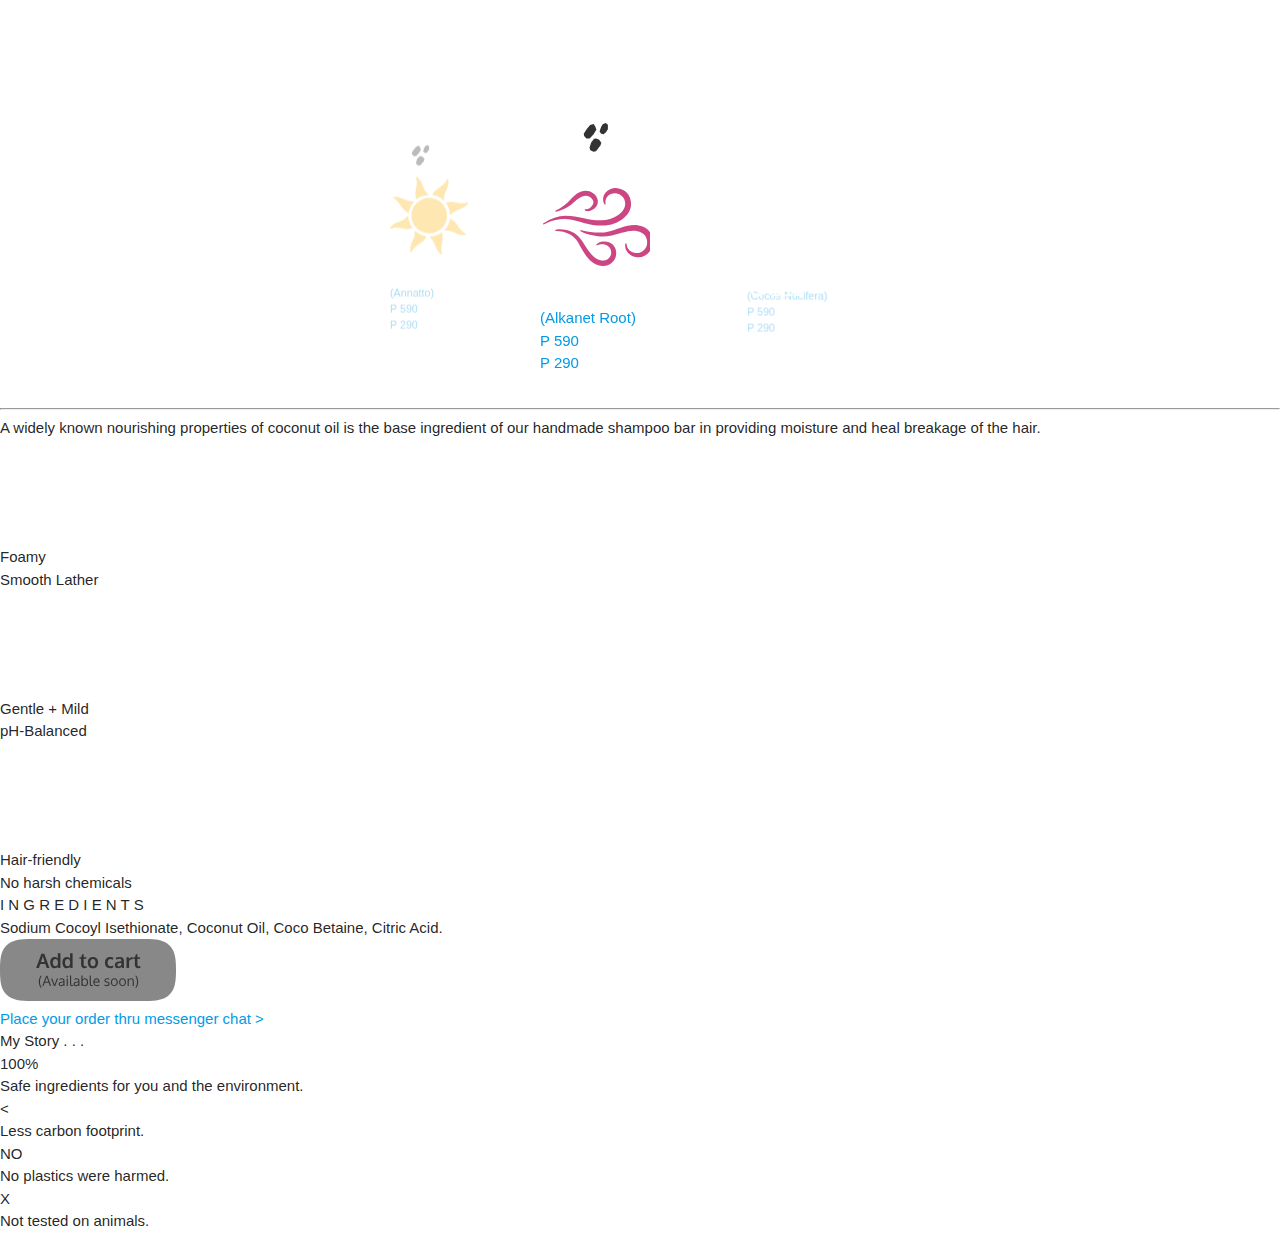
==== commit 33dea007: "qopra.html" ====
--- a/qopra.html
+++ b/qopra.html
@@ -4,68 +4,207 @@
         <meta charset="utf-8">
         <meta name="viewport" content="width=device-width, initial-scale=1">
         <title>Emelgram</title>
-        
+
         <link rel="preconnect" href="https://fonts.googleapis.com">
         <link rel="preconnect" href="https://fonts.gstatic.com" crossorigin>
         <link href="https://fonts.googleapis.com/css2?family=Montserrat:wght@200;400;700&display=swap" rel="stylesheet">
 
-        <link rel="stylesheet" href="styles.css">
-        <link rel="icon" href="/assets/emelgram.svg">
+        <link rel="stylesheet" href="https://cdnjs.cloudflare.com/ajax/libs/materialize/1.0.0/css/materialize.min.css">
+        <link rel="stylesheet" href="style.css">
+        <link rel="icon" href="assets/emelgram.svg">
     </head>
     <body>
-        <div class="productImage">
-            <svg width="180" height="180" viewBox="0 0 165 160" fill="none" xmlns="http://www.w3.org/2000/svg">
-                <path d="M53.6089 117.583L45.0074 117.515C44.6168 117.283 23.975 105.122 23.8099 105.021C23.681 104.909 12.7359 95.4625 12.3292 95.1102C12.1439 94.6178 3.44586 71.4727 3.24452 70.9444C3.59083 68.2944 6.26469 47.9434 6.48214 46.2782C6.55059 46.07 14.5641 21.748 14.8339 20.9274C15.591 20.4871 46.598 2.55388 47.1054 2.26167C54.3095 2.21363 68.2224 2.1736 75.4024 2.10155C78.8011 4.18709 84.6884 7.78975 87.9139 9.77121C88.369 10.0514 101.533 19.2102 103.51 20.5912C105.089 25.803 107.859 35.1059 110.126 42.5674C110.275 42.5354 110.436 42.5154 110.609 42.5154C110.835 42.5154 111.04 42.5474 111.23 42.6034C109.059 34.8457 106.397 25.4348 104.855 19.9307L104.787 19.6905L104.573 19.5384C103.667 18.8619 89.3113 8.61436 88.8884 8.31414C85.4696 6.16455 79.4333 2.35774 75.9541 0.172127C68.6171 0.0960709 54.1444 0.0640473 46.7953 0H46.4933L46.2235 0.152112L13.2554 19.1181L12.8648 19.3423L12.7238 19.7706C12.748 19.8907 4.08211 45.6377 4.13043 45.7498C4.1103 45.8538 0.925027 70.8203 0.900866 70.9364L0.864624 71.2246L0.965296 71.4928L10.3963 96.1309L10.4969 96.3911L10.7063 96.5673L22.5414 106.631C22.5776 106.663 22.6501 106.719 22.6944 106.739L44.3269 119.148L44.5403 119.268H44.7738L53.5605 119.2C53.3511 118.712 53.3874 118.115 53.625 117.583H53.6089Z" fill="white"/>
-                <path d="M20.9628 25.1225L17.4675 29.1895L14.6205 33.6368L14.9628 35.8865L17.2943 38.5444H20.5159L24.4904 34.1852L27.3012 29.4858C27.3012 29.4858 26.0689 26.2153 25.8636 26.0112C25.6582 25.807 24.6313 23.8976 24.6313 23.8976L20.9628 25.1225Z" fill="white"/>
-                <path d="M27.0192 38.5444L24.9735 38.7486L22.1627 42.3593L20.5198 47.2669L20.9627 49.9248L24.2044 51.7302L26.8823 51.1417L31.2796 45.4255L32.1736 42.7676L30.0474 39.7013L27.0192 38.5444Z" fill="white"/>
-                <path d="M30.4581 31.6874L32.1051 33.7729L34.4367 34.2493L36.8367 32.3399L38.7576 29.1375V24.6422C38.7576 24.6422 36.5629 23.077 36.3575 23.005C36.1522 22.9329 33.6152 24.2979 33.6152 24.2979L32.1776 26.6156L30.9454 29.818L30.4662 31.6834L30.4581 31.6874Z" fill="white"/>
-                <path d="M157.764 137.249C157.7 137.297 137.006 153.061 136.949 153.105C136.913 153.161 105.322 159.69 105.266 159.738L105.052 159.782L104.851 159.682C104.726 159.618 73.5702 143.81 73.4574 143.75C73.3608 143.734 53.7861 122.991 53.6814 122.939L53.4357 122.683L53.4075 122.314C52.6102 111.674 51.2008 96.0549 50.5041 85.5511L50.48 85.2029L50.633 84.9027C53.6975 78.8942 59.7499 67.0575 62.8788 61.0811C69.5352 56.5177 79.5461 49.3844 86.2227 45.0332C90.8657 44.3447 97.502 43.312 102.093 42.6755L102.137 42.9117C99.5235 43.4761 96.906 44.0245 94.2845 44.5609L86.428 46.1781L86.6656 46.078C80.4884 50.7414 70.6346 58.0108 64.3285 62.6622L64.6587 62.278C61.7633 68.2223 55.8277 80.1111 52.8599 86.0195L52.9887 85.371C53.7377 95.8187 54.7968 111.574 55.4612 122.166L55.1874 121.542L74.589 142.497C73.3527 141.793 105.705 158.705 105.431 158.577L105.02 158.521C104.843 158.509 137.34 152.28 136.575 152.477L157.619 137.061L157.764 137.253V137.249Z" fill="white"/>
-                <path d="M89.392 48.4718C86.9517 52.7429 81.4227 62.6382 79.1878 66.369C78.6402 71.3567 77.4643 81.352 76.9005 86.3357L76.8361 85.9674C78.7328 89.5661 81.2053 94.3376 83.1583 97.1997C83.855 97.544 84.4228 97.9883 85.0349 98.4006C87.6 100.218 90.0967 102.111 92.6014 104.005L92.6618 104.073L100.828 113.24C101.078 113.52 103.027 115.713 103.228 115.934C105.27 117.907 107.376 119.949 109.502 121.798C110.102 122.306 110.714 122.859 111.363 123.247C111.298 123.215 111.222 123.211 111.149 123.211C111.129 123.211 111.101 123.211 111.149 123.211C111.339 123.219 111.616 123.291 111.641 123.307L111.882 123.391C112.667 123.703 113.831 124.26 114.596 124.628C120.218 127.418 125.827 130.224 131.324 133.222L137.501 138.73L136.716 138.43L147.202 138.414L146.928 138.446L157.41 135.976L156.637 136.553L161.892 127.362L161.735 127.946L161.763 110.99L161.82 94.0334L162.158 94.826L155.711 88.5453L155.497 88.3372L155.425 88.061L152.095 75.6999L152.296 76.0801L145.877 68.4465L145.776 68.3264L145.724 68.1943L140.582 55.3208L140.993 55.7491L129.637 50.3692L129.528 50.3171L129.455 50.2451L122.139 43.1759L122.521 43.328L107.098 43.0998L107.199 43.0838C102.769 44.4648 93.8215 47.1228 89.3799 48.4598L89.392 48.4718ZM89.392 48.4718C93.8054 46.9747 102.628 43.9284 107.054 42.4633C107.102 42.4433 122.477 42.2472 122.533 42.2352H122.747L122.916 42.3913L130.402 49.2844L130.221 49.1603L141.689 54.2961L141.975 54.4242L142.1 54.7244L147.448 67.5178L147.295 67.2696L153.83 74.8032L153.971 74.9673L154.032 75.1875L157.491 87.5126L157.205 87.0282L163.712 93.2488L164.046 93.569V94.0414L164.103 110.998L164.131 127.954V128.267L163.974 128.539L158.739 137.742L158.481 138.198L157.97 138.318L147.48 140.756L147.343 140.788H147.206L136.72 140.772H136.269L135.935 140.472L129.774 134.944C124.833 132.454 117.254 128.199 111.266 125.445C111.202 125.425 111.057 125.352 110.984 125.336C110.892 125.304 111.036 125.361 111.105 125.336C111.133 125.336 111.093 125.336 111.057 125.332C110.908 125.316 110.751 125.292 110.61 125.236C109.647 124.796 108.898 124.032 108.113 123.379C105.983 121.486 103.949 119.496 101.94 117.499C101.755 117.323 101.557 117.082 101.396 116.902C100.381 115.697 92.1665 106.274 91.4457 105.354C89.0134 103.448 86.5611 101.551 84.0805 99.7096C83.4724 99.2572 82.8603 98.8329 82.2362 98.4607C81.2576 97.4239 80.6415 96.0229 79.9408 94.834C78.4267 92.0439 77.0012 89.2138 75.5958 86.3677C76.3327 81.28 77.7381 71.2966 78.4871 66.2129C81.2093 61.7856 86.6335 52.891 89.3839 48.4838L89.392 48.4718Z" fill="white"/>
-                <path d="M90.9662 49.9729C91.9568 53.0231 92.9233 56.0814 93.8494 59.1557C92.0212 60.3645 88.6105 62.5862 86.7621 63.7671C85.0708 64.8639 81.6359 67.0575 79.9285 68.1303L80.0453 66.6532C82.0386 68.2303 86.001 71.4567 87.9702 73.0659L86.2789 73.4422C87.2655 71.2526 88.2319 69.051 89.2427 66.8693L92.2467 60.3165L92.4843 59.8001C97.8924 58.4471 103.905 57.0101 109.333 55.7291L114.773 54.4682L114.064 55.9413C112.514 52.4827 110.283 47.5031 108.745 43.9805L110.046 44.2126C106.397 47.5911 102.407 51.2738 98.7139 54.5603C97.4495 55.7011 96.1569 56.8219 94.8763 57.9508C96.028 56.6938 97.1716 55.4289 98.3394 54.184C101.69 50.5693 105.471 46.6384 108.906 43.0678L109.687 42.2552C109.949 42.7756 112.768 48.4798 113.114 49.1683C114.274 51.49 115.417 53.8557 116.541 56.1975L115.281 56.5257C108.278 58.3471 100.639 60.2725 93.6199 61.9657L94.4213 61.3092L91.3608 67.8381C90.1528 70.44 88.8722 73.0459 87.64 75.6438L86.5688 74.7231C84.1768 72.6656 80.2506 69.2831 77.8909 67.2016C82.6869 64.4275 88.2521 61.2772 93.1085 58.5992L92.9112 59.0876C92.2306 56.0614 91.5944 53.0231 90.9742 49.9809L90.9662 49.9729Z" fill="white"/>
-                <path d="M122.118 45.6817C121.526 48.3277 120.729 50.9176 119.871 53.4835L119.034 52.2426C120.081 52.1745 121.124 52.1185 122.171 52.0744C125.493 51.9343 128.815 51.9103 132.141 51.9864C135.311 55.8052 138.355 59.7321 140.936 63.9752C137.235 60.909 133.905 57.4544 130.688 53.9038L131.578 54.3121C127.394 54.3961 123.21 54.3201 119.034 54.0439L117.624 53.9518C119.01 51.1417 120.439 48.3357 122.114 45.6857L122.118 45.6817Z" fill="white"/>
-                <path d="M142.684 62.6462C141.995 65.108 141.053 67.4898 140.05 69.8315L139.994 68.8548C143.123 72.8858 145.958 77.1289 148.442 81.5842H147C147.657 80.7636 148.333 79.959 149.03 79.1664C149.731 78.3778 150.448 77.5973 151.217 76.8527C150.822 77.8454 150.371 78.8022 149.908 79.7509C149.28 81.0398 148.551 82.3528 147.858 83.6017C145.949 81.288 144.137 78.8702 142.454 76.3924C140.9 74.1147 139.43 71.777 138.065 69.3752C139.478 67.0535 140.96 64.7598 142.68 62.6462H142.684Z" fill="white"/>
-                <path d="M148.027 83.6978C149.755 86.9362 151.458 90.1946 153.121 93.465C153.351 95.1262 153.597 96.7874 153.81 98.4487C153.995 104.705 154.14 110.962 154.221 117.218V117.607C154.152 117.687 151.567 120.637 151.414 120.809L151.664 119.84C152.618 123.755 153.923 129.335 154.841 133.31L152.55 133.186C154.744 126.822 157.329 119.532 159.629 113.184L159.681 114.028C157.998 110.582 154.942 104.173 153.307 100.706L153.697 100.29C155.529 98.3446 157.398 96.4312 159.25 94.5017L159.218 95.3424C156.017 90.9511 152.856 86.5359 149.767 82.0646C153.439 86.3117 157.044 90.6149 160.599 94.9541C158.727 97.1157 156.878 99.3013 154.986 101.447L155.119 100.486C156.766 103.608 160.048 109.913 161.65 113.055L161.856 113.452L161.707 113.9C159.097 121.686 156.154 130.16 153.423 137.89C152.155 132.21 150.605 125.429 149.401 119.76C149.537 119.604 152.155 116.774 152.38 116.522L152.115 117.218C152.191 110.982 152.34 104.749 152.521 98.5167C152.413 97.2478 152.284 95.1902 152.175 93.6611C151.015 91.1272 149.312 86.8321 148.027 83.6978Z" fill="white"/>
-                <path d="M150.085 127.342C146.924 128.499 140.614 130.833 137.449 131.961L137.432 131.301C139.945 131.941 151.611 135 153.955 135.6C151.551 135.704 140.034 136.381 137.372 136.509L136.877 136.537L136.635 136.084L130.224 123.991L131.134 124.5C126.528 124.868 117.274 125.609 112.663 125.949L111.209 126.061C111.358 125.296 112.905 118.235 113.102 117.275L114.709 109.921L115.176 111.122C107.682 105.906 97.1233 98.5447 89.7702 93.3529L91.6266 92.2441C91.9407 94.818 93.2817 105.61 93.5676 107.944C92.2065 106.523 79.7312 93.5971 78.0399 91.8358L76.1915 89.9184C77.7338 90.0464 88.5823 90.7229 90.4024 90.8631L89.444 91.9238L88.244 84.0901L87.0722 76.2523L87.3259 76.6886L79.107 69.7114L79.9567 69.067C82.8238 75.6438 86.6937 84.7025 89.4279 91.1993C86.3071 84.9067 82.0386 75.92 78.954 69.5153L77.9271 67.3777L79.8036 68.8708L88.24 75.5878L88.4413 75.7479L88.4897 76.0241L89.887 83.8259C90.032 84.5824 91.3608 92.2921 91.4534 92.7444L90.2977 92.6884L78.7244 92.148L79.5258 90.4067L92.8266 103.853L90.8494 104.797C90.6078 102.92 89.1501 91.5075 88.9447 89.8983L91.1353 91.4315C98.4924 96.5312 109.091 103.997 116.521 109.229L117.157 109.677L116.988 110.429C116.162 114.084 114.495 121.454 113.65 125.104L112.506 123.787L121.752 123.195L130.998 122.63L131.63 122.59L131.904 123.139L138.037 135.372L137.304 134.944L150.061 134.619L149.92 135.792L137.239 131.973L136.152 131.645C139.873 130.488 146.348 128.475 150.081 127.346L150.085 127.342Z" fill="white"/>
-                </svg>
-        </div>
-        
-        <div class="product">
-            <div class="productName">
-                <svg width="264" height="28" viewBox="0 0 264 28" fill="none" xmlns="http://www.w3.org/2000/svg">
-                    <path d="M48.01 11.57C48.01 14.76 46.99 17.5 44.94 19.78C42.9 22.07 40.05 23.21 36.4 23.21C32.75 23.21 29.91 22.07 27.94 19.78C25.98 17.49 24.99 14.78 24.99 11.64C24.99 8.5 26.03 5.6 28.11 3.36C30.19 1.12 33 0 36.53 0C40.06 0 42.95 1.14 44.97 3.41C46.99 5.69 48 8.41 48 11.57H48.01ZM42.98 11.71C42.98 9.31 42.43 7.44 41.32 6.09C40.21 4.75 38.61 4.08 36.5 4.08C34.26 4.08 32.62 4.79 31.58 6.21C30.54 7.63 30.02 9.41 30.02 11.53C30.02 13.65 30.53 15.37 31.55 16.87C32.57 18.37 34.26 19.12 36.64 19.12C38.83 19.12 40.44 18.43 41.46 17.06C42.48 15.69 42.99 13.9 42.99 11.71H42.98Z" fill="white"/>
-                    <path d="M68.7001 7.67997C68.7001 10.24 67.8601 12.16 66.1901 13.42C64.5101 14.68 62.5701 15.31 60.3501 15.31H56.8801V18.91H60.3501V22.86H49.8101V18.91H52.2401V4.28997H49.8101V0.339966H60.1401C62.9301 0.339966 65.0601 0.999966 66.5201 2.31997C67.9801 3.63997 68.7001 5.42997 68.7001 7.68997V7.67997ZM63.7101 7.74997C63.7101 6.63997 63.4001 5.78997 62.7901 5.17997C62.1801 4.57997 61.1001 4.27997 59.5501 4.27997H56.8801V11.38H59.4801C61.0701 11.38 62.1801 11.05 62.7901 10.38C63.4001 9.70997 63.7101 8.82997 63.7101 7.74997Z" fill="white"/>
-                    <path d="M155.87 2.11999H152.86V21.12H155.81V22.89H148.08V21.12H150.89V5.23999H150.75L142.74 21.91H141.53L133.45 5.19999H133.31V21.11H136.15V22.88H128.46V21.11H131.41V2.11999H128.4V0.359985H133.18L142.16 18.97H142.3L151.08 0.359985H155.86V2.12999L155.87 2.11999Z" fill="white"/>
-                    <path d="M172.75 15.1899C172.75 17.4999 172.08 19.4199 170.74 20.9399C169.4 22.4699 167.56 23.2299 165.23 23.2299C162.9 23.2299 161.12 22.4699 159.84 20.9599C158.56 19.4499 157.92 17.5599 157.92 15.2899C157.92 13.0199 158.56 11.1399 159.83 9.54992C161.1 7.95992 162.95 7.16992 165.38 7.16992C167.81 7.16992 169.64 7.95992 170.89 9.54992C172.14 11.1399 172.76 13.0099 172.76 15.1799L172.75 15.1899ZM170.71 15.1499C170.71 13.3499 170.25 11.8499 169.32 10.6599C168.4 9.46992 167.06 8.87992 165.3 8.87992C163.54 8.87992 162.21 9.48992 161.3 10.6999C160.39 11.9099 159.93 13.4099 159.93 15.1899C159.93 16.9699 160.39 18.4399 161.3 19.6799C162.21 20.9199 163.55 21.5299 165.3 21.5299C167.05 21.5299 168.4 20.9199 169.32 19.6899C170.24 18.4699 170.71 16.9499 170.71 15.1499Z" fill="white"/>
-                    <path d="M193.58 22.8899H185.99V21.2999H188.83V13.6399C188.83 11.8799 188.47 10.6499 187.74 9.94994C187.01 9.24994 186.11 8.88994 185.02 8.88994C183.52 8.88994 182.32 9.37994 181.42 10.3599C180.52 11.3399 180.04 12.4299 180 13.6399V21.2999H182.84V22.8899H175.22V21.2999H178.1V9.12994H175.19V7.49994H180.01V10.3399C181.14 8.23994 182.97 7.18994 185.49 7.18994C187.02 7.18994 188.27 7.65994 189.27 8.60994C190.26 9.55994 190.76 11.0799 190.76 13.1799V21.2899H193.6V22.8799L193.58 22.8899Z" fill="white"/>
-                    <path d="M207.34 18.5199C207.34 19.9499 206.73 21.0999 205.52 21.9499C204.31 22.7999 202.81 23.2299 201.03 23.2299C199.94 23.2299 198.87 23.0699 197.82 22.7599C196.77 22.4499 195.97 22.0999 195.41 21.6999L195.83 18.4399L197.39 18.5799L197.25 20.6599C198.34 21.2399 199.57 21.5299 200.96 21.5299C202.09 21.5299 203.11 21.2999 204.03 20.8499C204.94 20.3999 205.4 19.6899 205.4 18.7199C205.4 17.7499 205.07 17.1399 204.41 16.7399C203.75 16.3499 202.94 16.0599 201.97 15.8899C201 15.7199 200.03 15.5299 199.08 15.3199C198.13 15.1099 197.31 14.7299 196.65 14.1799C195.99 13.6299 195.66 12.7599 195.66 11.5799C195.66 10.0099 196.23 8.87993 197.36 8.19993C198.49 7.51993 199.73 7.17993 201.07 7.17993C202.13 7.17993 203.13 7.32993 204.07 7.62993C205.01 7.92993 205.76 8.24993 206.34 8.59993L206.69 12.1399L205.1 12.3499L204.68 9.74993C204.19 9.49993 203.69 9.28993 203.16 9.12993C202.63 8.96993 202.02 8.88993 201.32 8.88993C200.23 8.88993 199.36 9.08993 198.69 9.47993C198.02 9.86993 197.69 10.5099 197.69 11.3899C197.69 12.2699 198.01 12.8899 198.66 13.2399C199.31 13.5999 200.12 13.8599 201.09 14.0199C202.06 14.1799 203.03 14.3799 203.98 14.6099C204.94 14.8399 205.74 15.2499 206.39 15.8199C207.04 16.3999 207.36 17.2999 207.36 18.5199H207.34Z" fill="white"/>
-                    <path d="M225.08 15.1899C225.08 17.4999 224.41 19.4199 223.07 20.9399C221.73 22.4699 219.89 23.2299 217.56 23.2299C215.23 23.2299 213.45 22.4699 212.17 20.9599C210.89 19.4499 210.25 17.5599 210.25 15.2899C210.25 13.0199 210.89 11.1399 212.16 9.54992C213.43 7.95992 215.28 7.16992 217.71 7.16992C220.14 7.16992 221.97 7.95992 223.22 9.54992C224.47 11.1399 225.09 13.0099 225.09 15.1799L225.08 15.1899ZM223.04 15.1499C223.04 13.3499 222.58 11.8499 221.65 10.6599C220.73 9.46992 219.39 8.87992 217.63 8.87992C215.87 8.87992 214.54 9.48992 213.63 10.6999C212.72 11.9099 212.26 13.4099 212.26 15.1899C212.26 16.9699 212.72 18.4399 213.63 19.6799C214.54 20.9199 215.88 21.5299 217.63 21.5299C219.38 21.5299 220.73 20.9199 221.65 19.6899C222.57 18.4699 223.04 16.9499 223.04 15.1499Z" fill="white"/>
-                    <path d="M242.76 15.1899C242.76 17.4999 242.09 19.4199 240.75 20.9399C239.41 22.4699 237.57 23.2299 235.24 23.2299C232.91 23.2299 231.13 22.4699 229.85 20.9599C228.57 19.4499 227.93 17.5599 227.93 15.2899C227.93 13.0199 228.57 11.1399 229.84 9.54992C231.11 7.95992 232.96 7.16992 235.39 7.16992C237.82 7.16992 239.65 7.95992 240.9 9.54992C242.15 11.1399 242.77 13.0099 242.77 15.1799L242.76 15.1899ZM240.72 15.1499C240.72 13.3499 240.26 11.8499 239.33 10.6599C238.41 9.46992 237.07 8.87992 235.31 8.87992C233.55 8.87992 232.22 9.48992 231.31 10.6999C230.4 11.9099 229.94 13.4099 229.94 15.1899C229.94 16.9699 230.4 18.4399 231.31 19.6799C232.22 20.9199 233.56 21.5299 235.31 21.5299C237.06 21.5299 238.41 20.9199 239.33 19.6899C240.25 18.4699 240.72 16.9499 240.72 15.1499Z" fill="white"/>
-                    <path d="M263.59 22.8899H256V21.2999H258.84V13.6399C258.84 11.8799 258.48 10.6499 257.75 9.94994C257.02 9.24994 256.12 8.88994 255.03 8.88994C253.53 8.88994 252.33 9.37994 251.43 10.3599C250.53 11.3399 250.05 12.4299 250.01 13.6399V21.2999H252.85V22.8899H245.23V21.2999H248.11V9.12994H245.2V7.49994H250.02V10.3399C251.15 8.23994 252.98 7.18994 255.5 7.18994C257.03 7.18994 258.28 7.65994 259.28 8.60994C260.27 9.55994 260.77 11.0799 260.77 13.1799V21.2899H263.61V22.8799L263.59 22.8899Z" fill="white"/>
-                    <path d="M18.58 4.28997V18.92H3.95V4.28997H18.58ZM22.53 0.339966H0V22.87H13.7V27.75H18.58V22.87H22.53V0.339966Z" fill="white"/>
-                    <path d="M13.7101 11.5999H8.83008V16.4799H13.7101V11.5999Z" fill="white"/>
-                    <path d="M123.9 17.99H119.02V22.87H123.9V17.99Z" fill="white"/>
-                    <path d="M111.92 18.91L103.81 0.339966H96.0801V4.28997H99.2001L92.7501 18.92H88.0001L84.9501 13.3C86.2401 12.79 87.2801 12.02 88.0701 11C88.8601 9.96997 89.2501 8.69997 89.2501 7.16997C89.2501 4.90997 88.5001 3.19997 87.0001 2.05997C85.5001 0.919966 83.3501 0.349966 80.5501 0.349966H70.3601V4.29997H72.7901V18.93H70.3601V22.88H79.8601V18.93H77.4301V14.29H80.4801L84.9501 22.89H99.5801V18.94H97.4701L98.4101 16.65H106.07L106.9 18.94H105.1V22.89H114.08V18.94H111.93L111.92 18.91ZM83.2901 9.72997C82.6401 10.31 81.4301 10.6 79.6501 10.6H77.4301V4.28997H79.7201C81.4101 4.28997 82.5801 4.49997 83.2601 4.92997C83.9301 5.35997 84.2601 6.13997 84.2601 7.26997C84.2601 8.32997 83.9401 9.14997 83.2901 9.72997ZM99.7201 13.3L102.25 6.95997H102.46L104.82 13.3H99.7301H99.7201Z" fill="white"/>
-                    </svg>
-
-            </div>
-            <div class="productSubName">
-                (Cocos Nucifera)
-            </div>
-        </div>
-
-        <div class="productPrice">
-            <div class="slashPrice">
-                P 590
-            </div>
-            <div class="origPrice">
-                P 290
-            </div>
-        </div>
-
+        <div>
+             <div class="carousel">
+            <a class="carousel-item" href="#">
+                <div class="productImage">
+                    <svg width="194" height="166" viewBox="0 0 194 166" fill="none" xmlns="http://www.w3.org/2000/svg">
+                        <path d="M82.7442 117.583L74.1428 117.515C73.7522 117.283 53.1103 105.122 52.9452 105.021C52.8164 104.909 74.1428 116 74.1428 116L77.1353 113V105.021C77.2037 104.813 76.1353 87 76.1353 87C76.1353 87 91.1279 59.7922 91.6353 59.5C97.1353 56.3324 115.635 43 115.635 43L130.135 41.5H136.635L139.262 42.5674C139.411 42.5354 139.572 42.5154 139.745 42.5154C139.97 42.5154 140.176 42.5474 140.365 42.6034C138.195 34.8457 135.533 25.4348 133.99 19.9307L133.922 19.6905L133.709 19.5384C132.802 18.8619 118.447 8.61436 118.024 8.31414C114.605 6.16455 108.569 2.35774 105.089 0.172127C97.7524 0.0960709 83.2798 0.0640473 75.9307 0H75.6287L75.3589 0.152112L42.3907 19.1181L42.0001 19.3423L41.8592 19.7706C41.8834 19.8907 33.2175 45.6377 33.2658 45.7498C33.2457 45.8538 30.0604 70.8203 30.0362 70.9363L30 71.2246L30.1007 71.4928L39.5317 96.1309L39.6323 96.3911L39.8417 96.5673L51.6768 106.631C51.713 106.663 51.7855 106.719 51.8298 106.739L73.4622 119.148L73.6757 119.268H73.9092L82.6959 119.2C82.4865 118.712 82.5227 118.115 82.7603 117.583H82.7442Z" fill="white"/>
+                        <path d="M50.0982 25.1225L46.6029 29.1895L43.7559 33.6368L44.0981 35.8864L46.4297 38.5444H49.6512L53.6258 34.1852L56.4365 29.4857C56.4365 29.4857 55.2043 26.2153 54.9989 26.0111C54.7936 25.807 53.7667 23.8976 53.7667 23.8976L50.0982 25.1225Z" fill="#333333"/>
+                        <path d="M56.1547 38.5444L54.109 38.7486L51.2982 42.3592L49.6553 47.2669L50.0982 49.9248L53.3399 51.7302L56.0178 51.1417L60.4151 45.4255L61.3091 42.7675L59.1829 39.7013L56.1547 38.5444Z" fill="#333333"/>
+                        <path d="M59.5935 31.6874L61.2405 33.7729L63.5721 34.2492L65.9721 32.3398L67.8929 29.1375V24.6422C67.8929 24.6422 65.6983 23.077 65.4929 23.005C65.2875 22.9329 62.7506 24.2979 62.7506 24.2979L61.313 26.6156L60.0808 29.818L59.6016 31.6834L59.5935 31.6874Z" fill="#333333"/>
+                        <path d="M186.9 141C186.836 141.048 166.141 153.061 166.085 153.105C166.049 153.161 134.458 159.69 134.401 159.738L134.188 159.782L133.987 159.682C133.862 159.618 102.706 143.81 102.593 143.75C102.496 143.734 82.9216 122.991 82.8169 122.939L82.5712 122.683L82.543 122.314C81.7457 111.674 80.3363 96.0549 79.6396 85.5511L79.6155 85.2029L79.7685 84.9026C82.833 78.8942 88.8854 67.0575 92.0143 61.0811C98.6707 56.5177 108.682 49.3844 115.358 45.0332C120.001 44.3447 126.637 43.3119 131.228 42.6755L131.272 42.9116C128.659 43.4761 126.257 45.4636 123.635 46L117.635 48L113.135 55.5L106.635 66C106.135 66 103.724 84.9026 103.724 84.9026L105.135 93L113.635 102C113.635 102 135.909 125.128 135.635 125L163.635 142C163.635 142 175.9 142.304 175.135 142.5L186.9 141Z" fill="white"/>
+                        <path d="M118.528 48.4718C116.087 52.7429 110.558 62.6382 108.323 66.369C107.776 71.3567 106.6 81.352 106.036 86.3357L105.972 85.9674C107.868 89.5661 110.341 94.3376 112.294 97.1997C112.991 97.544 113.558 97.9883 114.17 98.4006C116.736 100.218 119.232 102.111 121.737 104.005L121.797 104.073L129.964 113.24C130.214 113.52 132.163 115.713 132.364 115.934C134.406 117.907 136.512 119.949 138.638 121.798C139.238 122.306 139.85 122.859 140.498 123.247C140.434 123.215 140.357 123.211 140.285 123.211C140.237 123.211 140.265 123.211 140.285 123.211C140.474 123.219 140.752 123.291 140.776 123.307L141.018 123.391C141.803 123.703 142.967 124.26 143.732 124.628C149.353 127.418 154.963 130.224 160.46 133.222L166.637 138.73L165.852 138.43L176.338 138.414L176.064 138.446L186.546 135.976L185.773 136.553L191.028 127.362L190.871 127.946L190.899 110.99L190.955 94.0334L191.293 94.826L184.846 88.5453L184.633 88.3372L184.561 88.061L181.23 75.6999L181.432 76.0801L175.013 68.4465L174.912 68.3264L174.86 68.1943L169.717 55.3208L170.128 55.7491L158.772 50.3692L158.664 50.3171L158.591 50.2451L151.274 43.1759L151.657 43.328L136.234 43.0998L136.334 43.0838C131.905 44.4648 122.957 47.1228 118.515 48.4598L118.528 48.4718ZM118.528 48.4718C122.941 46.9747 131.764 43.9284 136.19 42.4633C136.238 42.4433 151.613 42.2472 151.669 42.2352H151.882L152.051 42.3913L159.537 49.2844L159.356 49.1603L170.825 54.2961L171.111 54.4242L171.236 54.7244L176.583 67.5178L176.43 67.2696L182.966 74.8032L183.107 74.9673L183.167 75.1875L186.626 87.5126L186.34 87.0282L192.848 93.2488L193.182 93.569V94.0414L193.238 110.998L193.267 127.954V128.267L193.11 128.539L187.875 137.742L187.617 138.198L187.106 138.318L176.615 140.756L176.479 140.788H176.342L165.856 140.772H165.405L165.07 140.472L158.909 134.944C153.968 132.454 146.39 128.199 140.402 125.445C140.337 125.425 140.192 125.352 140.12 125.336C140.027 125.304 140.172 125.361 140.241 125.336C140.269 125.336 140.228 125.336 140.192 125.332C140.043 125.316 139.886 125.292 139.745 125.236C138.783 124.796 138.034 124.032 137.249 123.379C135.118 121.486 133.085 119.496 131.075 117.499C130.89 117.323 130.693 117.082 130.532 116.902C129.517 115.697 121.302 106.274 120.581 105.354C118.149 103.448 115.697 101.551 113.216 99.7096C112.608 99.2572 111.996 98.8329 111.372 98.4607C110.393 97.4239 109.777 96.0229 109.076 94.834C107.562 92.0439 106.137 89.2138 104.731 86.3677C105.468 81.28 106.874 71.2966 107.623 66.2129C110.345 61.7856 115.769 52.891 118.52 48.4838L118.528 48.4718Z" fill="white"/>
+                        <path d="M120.102 49.9729C121.092 53.0231 122.059 56.0814 122.985 59.1557C121.157 60.3645 117.746 62.5862 115.898 63.7671C114.206 64.8639 110.771 67.0575 109.064 68.1303L109.181 66.6532C111.174 68.2304 115.137 71.4567 117.106 73.0659L115.414 73.4422C116.401 71.2526 117.367 69.051 118.378 66.8694L121.382 60.3165L121.62 59.8001C127.028 58.4471 133.04 57.0101 138.468 55.7291L143.909 54.4682L143.2 55.9413C141.65 52.4827 139.419 47.5031 137.88 43.9805L139.181 44.2126C135.533 47.5911 131.542 51.2738 127.849 54.5603C126.585 55.7011 125.292 56.8219 124.012 57.9508C125.163 56.6938 126.307 55.4289 127.475 54.184C130.825 50.5693 134.607 46.6384 138.041 43.0678L138.823 42.2552C139.084 42.7756 141.903 48.4798 142.25 49.1683C143.409 51.49 144.553 53.8557 145.676 56.1975L144.416 56.5257C137.413 58.3471 129.774 60.2725 122.755 61.9657L123.557 61.3092L120.496 67.8381C119.288 70.44 118.008 73.0459 116.775 75.6438L115.704 74.7231C113.312 72.6656 109.386 69.2831 107.026 67.2016C111.822 64.4275 117.388 61.2772 122.244 58.5992L122.047 59.0876C121.366 56.0614 120.73 53.0231 120.11 49.9809L120.102 49.9729Z" fill="white"/>
+                        <path d="M151.254 45.6817C150.662 48.3277 149.865 50.9176 149.007 53.4835L148.169 52.2425C149.216 52.1745 150.259 52.1185 151.306 52.0744C154.628 51.9343 157.951 51.9103 161.277 51.9864C164.446 55.8052 167.49 59.7321 170.071 63.9752C166.371 60.9089 163.04 57.4544 159.823 53.9038L160.713 54.3121C156.529 54.3961 152.345 54.3201 148.169 54.0439L146.76 53.9518C148.145 51.1417 149.575 48.3357 151.25 45.6857L151.254 45.6817Z" fill="white"/>
+                        <path d="M171.819 62.6462C171.13 65.1081 170.188 67.4898 169.185 69.8315L169.129 68.8548C172.258 72.8858 175.093 77.1289 177.577 81.5842H176.136C176.792 80.7636 177.469 79.959 178.165 79.1664C178.866 78.3779 179.583 77.5973 180.352 76.8527C179.957 77.8455 179.506 78.8022 179.043 79.7509C178.415 81.0398 177.686 82.3528 176.994 83.6017C175.085 81.288 173.273 78.8702 171.59 76.3924C170.035 74.1147 168.565 71.777 167.2 69.3752C168.614 67.0535 170.096 64.7598 171.815 62.6462H171.819Z" fill="white"/>
+                        <path d="M177.163 83.6978C178.89 86.9362 180.594 90.1946 182.257 93.465C182.486 95.1262 182.732 96.7874 182.945 98.4487C183.131 104.705 183.276 110.962 183.356 117.219V117.607C183.288 117.687 180.702 120.637 180.549 120.809L180.799 119.84C181.753 123.755 183.058 129.335 183.976 133.31L181.685 133.186C183.88 126.822 186.465 119.532 188.764 113.184L188.817 114.028C187.133 110.582 184.077 104.173 182.442 100.706L182.833 100.29C184.665 98.3446 186.533 96.4312 188.386 94.5018L188.354 95.3424C185.152 90.9511 181.991 86.5359 178.902 82.0646C182.575 86.3117 186.179 90.6149 189.735 94.9541C187.862 97.1157 186.014 99.3013 184.121 101.447L184.254 100.486C185.901 103.608 189.183 109.913 190.786 113.055L190.991 113.452L190.842 113.9C188.233 121.686 185.289 130.16 182.559 137.89C181.29 132.21 179.74 125.429 178.536 119.76C178.673 119.604 181.29 116.774 181.516 116.522L181.25 117.219C181.327 110.982 181.476 104.749 181.657 98.5167C181.548 97.2478 181.419 95.1903 181.311 93.6611C180.151 91.1273 178.447 86.8321 177.163 83.6978Z" fill="white"/>
+                        <path d="M179.22 127.342C176.059 128.499 169.749 130.833 166.584 131.961L166.568 131.301C169.081 131.941 180.747 135 183.09 135.6C180.686 135.704 169.169 136.381 166.507 136.509L166.012 136.537L165.771 136.084L159.36 123.991L160.27 124.5C155.663 124.868 146.409 125.609 141.798 125.949L140.345 126.061C140.494 125.296 142.04 118.235 142.237 117.275L143.844 109.921L144.311 111.122C136.817 105.906 126.259 98.5447 118.906 93.3529L120.762 92.244C121.076 94.8179 122.417 105.61 122.703 107.944C121.342 106.523 108.867 93.597 107.175 91.8357L105.327 89.9183C106.869 90.0464 117.718 90.7229 119.538 90.863L118.579 91.9238L117.379 84.09L116.208 76.2522L116.461 76.6886L108.242 69.7114L109.092 69.0669C111.959 75.6438 115.829 84.7025 118.563 91.1993C115.442 84.9066 111.174 75.92 108.089 69.5153L107.062 67.3777L108.939 68.8708L117.375 75.5877L117.577 75.7479L117.625 76.0241L119.022 83.8258C119.167 84.5824 120.496 92.2921 120.589 92.7444L119.433 92.6884L107.86 92.148L108.661 90.4067L121.962 103.853L119.985 104.797C119.743 102.92 118.285 91.5075 118.08 89.8983L120.271 91.4314C127.628 96.5312 138.227 103.997 145.656 109.229L146.292 109.677L146.123 110.429C145.298 114.084 143.631 121.454 142.785 125.104L141.641 123.787L150.887 123.195L160.133 122.63L160.765 122.59L161.039 123.139L167.172 135.372L166.439 134.944L179.196 134.619L179.055 135.792L166.375 131.973L165.287 131.645C169.008 130.488 175.483 128.475 179.216 127.346L179.22 127.342Z" fill="white"/>
+                        <g clip-path="url(#clip0_49_11)">
+                        <path d="M25.2802 115.726C32.6427 115.74 37.6774 116.822 42.704 118.043C48.751 119.512 54.8766 120.476 61.1294 120.362C67.3632 120.251 73.145 118.665 78.2771 115.033C80.854 113.209 83.0411 111.027 84.3133 108.058C85.9834 104.153 85.277 99.4867 82.294 96.6124C79.0973 93.535 75.2644 92.5363 70.993 94.0628C67.2333 95.4053 64.9974 99.2269 65.509 103.178C65.574 103.679 65.8501 104.345 65.103 104.537C64.3992 104.721 64.2314 104.045 64.0175 103.582C62.0091 99.2053 63.2569 94.1684 67.2495 91.0207C71.7753 87.4534 76.8046 87.2071 81.9178 89.4184C87.8593 91.9869 90.742 96.8046 91.0235 103.154C91.2834 109.014 88.6957 113.691 84.4027 117.453C78.1824 122.904 70.809 125.372 62.6046 125.535C56.1867 125.664 49.942 124.544 43.7705 122.898C39.8023 121.84 35.918 120.476 31.8523 119.764C23.3394 118.27 15.1647 119.318 7.30142 122.869C6.25388 123.342 5.21445 123.829 4.18045 124.327C3.77172 124.525 3.38193 124.62 3.10854 124.17C2.8135 123.686 3.17621 123.405 3.52539 123.18C11.0071 118.362 18.1964 115.729 25.2802 115.721V115.726Z" fill="#CD4683"/>
+                        <path d="M93.2701 130.804C89.6538 130.793 86.1891 131.686 82.7325 132.609C79.1107 133.578 75.5215 134.674 71.8646 135.516C67.1736 136.593 62.4638 136.761 57.7052 136.139C52.4674 135.457 47.3515 134.306 42.4793 132.22C41.8702 131.96 41.291 131.632 40.7036 131.321C40.3436 131.132 40.146 130.837 40.3625 130.441C40.5412 130.114 40.8254 130.044 41.2125 130.157C47.7413 132.1 54.4326 132.677 61.2105 132.55C65.6849 132.466 69.9319 131.28 74.1356 129.881C78.6397 128.382 83.0789 126.671 87.7482 125.716C92.9886 124.644 98.1722 124.698 103.166 126.842C112.846 130.999 116.116 143.192 109.641 151.493C106.128 155.997 101.35 158.154 95.5926 157.068C91.5297 156.302 88.1813 154.199 86.2216 150.348C85.2309 148.397 84.9981 146.313 85.2336 144.161C85.2796 143.731 85.4095 143.284 85.913 143.289C86.4002 143.292 86.5437 143.712 86.5978 144.153C87.2069 149.306 90.585 152.102 95.3598 152.887C101.456 153.888 107.164 148.759 107.183 142.377C107.199 136.52 103.505 132.295 97.3899 131.164C96.0284 130.912 94.6587 130.791 93.2756 130.801L93.2701 130.804Z" fill="#CD4683"/>
+                        <path d="M20.2021 129.297C27.0477 129.386 33.1435 131.432 38.216 136.177C40.4817 138.296 42.0949 140.897 43.7326 143.49C46.2661 147.506 48.7754 151.542 52.0019 155.066C54.3406 157.618 57.0231 159.659 60.504 160.36C63.6927 161.001 66.6269 160.511 68.9818 158.073C72.2408 154.7 71.9187 148.987 68.1481 146.207C65.6362 144.353 62.6614 143.961 59.5946 144.616C58.7987 144.786 58.0246 145.065 57.2559 145.338C56.8552 145.482 56.5521 145.457 56.3355 145.084C56.1217 144.716 56.3355 144.451 56.5981 144.22C58.3765 142.651 60.4662 141.741 62.8076 141.495C66.5538 141.103 69.9969 141.812 72.7497 144.61C77.7438 149.69 77.3351 158.175 71.8429 162.76C67.7908 166.141 63.1567 166.69 58.2087 165.275C53.8426 164.024 50.5294 161.245 47.6899 157.821C44.6583 154.167 42.3304 150.056 40.0323 145.928C38.8034 143.722 37.6828 141.449 36.0425 139.498C32.6264 135.432 28.236 133.005 23.1201 131.8C20.9763 131.297 18.8 131.01 16.5966 130.948C16.3665 130.942 16.1365 130.92 15.9064 130.918C15.5085 130.912 15.1728 130.785 15.1295 130.347C15.0808 129.857 15.4327 129.684 15.8468 129.627C17.2896 129.426 18.7377 129.288 20.1994 129.297H20.2021Z" fill="#CD4683"/>
+                        <path d="M45.7412 90.6903C50.9247 90.7011 55.5372 93.8461 57.2804 98.4446C59.0046 102.992 56.7471 106.794 53.7073 109.062C51.6312 110.61 49.3142 111.439 46.6804 111.052C46.2311 110.987 45.7872 110.843 45.3541 110.697C44.9805 110.57 44.6232 110.367 44.7342 109.874C44.8317 109.439 45.1863 109.393 45.5679 109.371C49.0976 109.187 51.4228 107.252 52.9549 104.218C54.0213 102.107 53.2553 100.277 51.8992 98.6394C49.6146 95.8869 45.7818 95.0154 42.2737 96.3876C39.3991 97.5135 36.9683 99.3377 34.7325 101.411C31.4789 104.426 28.0548 107.181 24.0243 109.111C21.5475 110.297 18.9842 111.209 16.2882 111.745C15.8551 111.831 15.4409 111.872 15.2758 111.363C15.1107 110.851 15.4788 110.635 15.8713 110.451C21.7127 107.712 26.6959 103.86 30.9565 99.0211C33.26 96.4038 35.891 94.1412 39.0012 92.4956C41.1098 91.3805 43.3375 90.7093 45.7412 90.6957V90.6903Z" fill="#CD4683"/>
+                        </g>
+                        <defs>
+                        <clipPath id="clip0_49_11">
+                        <rect width="110" height="78" fill="white" transform="translate(0 88)"/>
+                        </clipPath>
+                        </defs>
+                        </svg>
+                        
+                </div>
+        
+                <div class="product">
+                    <div class="productName">
+                        <svg width="264" height="28" viewBox="0 0 264 28" fill="none" xmlns="http://www.w3.org/2000/svg">
+                            <path d="M48.01 11.57C48.01 14.76 46.99 17.5 44.94 19.78C42.9 22.07 40.05 23.21 36.4 23.21C32.75 23.21 29.91 22.07 27.94 19.78C25.98 17.49 24.99 14.78 24.99 11.64C24.99 8.5 26.03 5.6 28.11 3.36C30.19 1.12 33 0 36.53 0C40.06 0 42.95 1.14 44.97 3.41C46.99 5.69 48 8.41 48 11.57H48.01ZM42.98 11.71C42.98 9.31 42.43 7.44 41.32 6.09C40.21 4.75 38.61 4.08 36.5 4.08C34.26 4.08 32.62 4.79 31.58 6.21C30.54 7.63 30.02 9.41 30.02 11.53C30.02 13.65 30.53 15.37 31.55 16.87C32.57 18.37 34.26 19.12 36.64 19.12C38.83 19.12 40.44 18.43 41.46 17.06C42.48 15.69 42.99 13.9 42.99 11.71H42.98Z" fill="white"/>
+                            <path d="M68.7001 7.67997C68.7001 10.24 67.8601 12.16 66.1901 13.42C64.5101 14.68 62.5701 15.31 60.3501 15.31H56.8801V18.91H60.3501V22.86H49.8101V18.91H52.2401V4.28997H49.8101V0.339966H60.1401C62.9301 0.339966 65.0601 0.999966 66.5201 2.31997C67.9801 3.63997 68.7001 5.42997 68.7001 7.68997V7.67997ZM63.7101 7.74997C63.7101 6.63997 63.4001 5.78997 62.7901 5.17997C62.1801 4.57997 61.1001 4.27997 59.5501 4.27997H56.8801V11.38H59.4801C61.0701 11.38 62.1801 11.05 62.7901 10.38C63.4001 9.70997 63.7101 8.82997 63.7101 7.74997Z" fill="white"/>
+                            <path d="M155.87 2.11999H152.86V21.12H155.81V22.89H148.08V21.12H150.89V5.23999H150.75L142.74 21.91H141.53L133.45 5.19999H133.31V21.11H136.15V22.88H128.46V21.11H131.41V2.11999H128.4V0.359985H133.18L142.16 18.97H142.3L151.08 0.359985H155.86V2.12999L155.87 2.11999Z" fill="white"/>
+                            <path d="M172.75 15.1899C172.75 17.4999 172.08 19.4199 170.74 20.9399C169.4 22.4699 167.56 23.2299 165.23 23.2299C162.9 23.2299 161.12 22.4699 159.84 20.9599C158.56 19.4499 157.92 17.5599 157.92 15.2899C157.92 13.0199 158.56 11.1399 159.83 9.54992C161.1 7.95992 162.95 7.16992 165.38 7.16992C167.81 7.16992 169.64 7.95992 170.89 9.54992C172.14 11.1399 172.76 13.0099 172.76 15.1799L172.75 15.1899ZM170.71 15.1499C170.71 13.3499 170.25 11.8499 169.32 10.6599C168.4 9.46992 167.06 8.87992 165.3 8.87992C163.54 8.87992 162.21 9.48992 161.3 10.6999C160.39 11.9099 159.93 13.4099 159.93 15.1899C159.93 16.9699 160.39 18.4399 161.3 19.6799C162.21 20.9199 163.55 21.5299 165.3 21.5299C167.05 21.5299 168.4 20.9199 169.32 19.6899C170.24 18.4699 170.71 16.9499 170.71 15.1499Z" fill="white"/>
+                            <path d="M193.58 22.8899H185.99V21.2999H188.83V13.6399C188.83 11.8799 188.47 10.6499 187.74 9.94994C187.01 9.24994 186.11 8.88994 185.02 8.88994C183.52 8.88994 182.32 9.37994 181.42 10.3599C180.52 11.3399 180.04 12.4299 180 13.6399V21.2999H182.84V22.8899H175.22V21.2999H178.1V9.12994H175.19V7.49994H180.01V10.3399C181.14 8.23994 182.97 7.18994 185.49 7.18994C187.02 7.18994 188.27 7.65994 189.27 8.60994C190.26 9.55994 190.76 11.0799 190.76 13.1799V21.2899H193.6V22.8799L193.58 22.8899Z" fill="white"/>
+                            <path d="M207.34 18.5199C207.34 19.9499 206.73 21.0999 205.52 21.9499C204.31 22.7999 202.81 23.2299 201.03 23.2299C199.94 23.2299 198.87 23.0699 197.82 22.7599C196.77 22.4499 195.97 22.0999 195.41 21.6999L195.83 18.4399L197.39 18.5799L197.25 20.6599C198.34 21.2399 199.57 21.5299 200.96 21.5299C202.09 21.5299 203.11 21.2999 204.03 20.8499C204.94 20.3999 205.4 19.6899 205.4 18.7199C205.4 17.7499 205.07 17.1399 204.41 16.7399C203.75 16.3499 202.94 16.0599 201.97 15.8899C201 15.7199 200.03 15.5299 199.08 15.3199C198.13 15.1099 197.31 14.7299 196.65 14.1799C195.99 13.6299 195.66 12.7599 195.66 11.5799C195.66 10.0099 196.23 8.87993 197.36 8.19993C198.49 7.51993 199.73 7.17993 201.07 7.17993C202.13 7.17993 203.13 7.32993 204.07 7.62993C205.01 7.92993 205.76 8.24993 206.34 8.59993L206.69 12.1399L205.1 12.3499L204.68 9.74993C204.19 9.49993 203.69 9.28993 203.16 9.12993C202.63 8.96993 202.02 8.88993 201.32 8.88993C200.23 8.88993 199.36 9.08993 198.69 9.47993C198.02 9.86993 197.69 10.5099 197.69 11.3899C197.69 12.2699 198.01 12.8899 198.66 13.2399C199.31 13.5999 200.12 13.8599 201.09 14.0199C202.06 14.1799 203.03 14.3799 203.98 14.6099C204.94 14.8399 205.74 15.2499 206.39 15.8199C207.04 16.3999 207.36 17.2999 207.36 18.5199H207.34Z" fill="white"/>
+                            <path d="M225.08 15.1899C225.08 17.4999 224.41 19.4199 223.07 20.9399C221.73 22.4699 219.89 23.2299 217.56 23.2299C215.23 23.2299 213.45 22.4699 212.17 20.9599C210.89 19.4499 210.25 17.5599 210.25 15.2899C210.25 13.0199 210.89 11.1399 212.16 9.54992C213.43 7.95992 215.28 7.16992 217.71 7.16992C220.14 7.16992 221.97 7.95992 223.22 9.54992C224.47 11.1399 225.09 13.0099 225.09 15.1799L225.08 15.1899ZM223.04 15.1499C223.04 13.3499 222.58 11.8499 221.65 10.6599C220.73 9.46992 219.39 8.87992 217.63 8.87992C215.87 8.87992 214.54 9.48992 213.63 10.6999C212.72 11.9099 212.26 13.4099 212.26 15.1899C212.26 16.9699 212.72 18.4399 213.63 19.6799C214.54 20.9199 215.88 21.5299 217.63 21.5299C219.38 21.5299 220.73 20.9199 221.65 19.6899C222.57 18.4699 223.04 16.9499 223.04 15.1499Z" fill="white"/>
+                            <path d="M242.76 15.1899C242.76 17.4999 242.09 19.4199 240.75 20.9399C239.41 22.4699 237.57 23.2299 235.24 23.2299C232.91 23.2299 231.13 22.4699 229.85 20.9599C228.57 19.4499 227.93 17.5599 227.93 15.2899C227.93 13.0199 228.57 11.1399 229.84 9.54992C231.11 7.95992 232.96 7.16992 235.39 7.16992C237.82 7.16992 239.65 7.95992 240.9 9.54992C242.15 11.1399 242.77 13.0099 242.77 15.1799L242.76 15.1899ZM240.72 15.1499C240.72 13.3499 240.26 11.8499 239.33 10.6599C238.41 9.46992 237.07 8.87992 235.31 8.87992C233.55 8.87992 232.22 9.48992 231.31 10.6999C230.4 11.9099 229.94 13.4099 229.94 15.1899C229.94 16.9699 230.4 18.4399 231.31 19.6799C232.22 20.9199 233.56 21.5299 235.31 21.5299C237.06 21.5299 238.41 20.9199 239.33 19.6899C240.25 18.4699 240.72 16.9499 240.72 15.1499Z" fill="white"/>
+                            <path d="M263.59 22.8899H256V21.2999H258.84V13.6399C258.84 11.8799 258.48 10.6499 257.75 9.94994C257.02 9.24994 256.12 8.88994 255.03 8.88994C253.53 8.88994 252.33 9.37994 251.43 10.3599C250.53 11.3399 250.05 12.4299 250.01 13.6399V21.2999H252.85V22.8899H245.23V21.2999H248.11V9.12994H245.2V7.49994H250.02V10.3399C251.15 8.23994 252.98 7.18994 255.5 7.18994C257.03 7.18994 258.28 7.65994 259.28 8.60994C260.27 9.55994 260.77 11.0799 260.77 13.1799V21.2899H263.61V22.8799L263.59 22.8899Z" fill="white"/>
+                            <path d="M18.58 4.28997V18.92H3.95V4.28997H18.58ZM22.53 0.339966H0V22.87H13.7V27.75H18.58V22.87H22.53V0.339966Z" fill="white"/>
+                            <path d="M13.7101 11.5999H8.83008V16.4799H13.7101V11.5999Z" fill="white"/>
+                            <path d="M123.9 17.99H119.02V22.87H123.9V17.99Z" fill="white"/>
+                            <path d="M111.92 18.91L103.81 0.339966H96.0801V4.28997H99.2001L92.7501 18.92H88.0001L84.9501 13.3C86.2401 12.79 87.2801 12.02 88.0701 11C88.8601 9.96997 89.2501 8.69997 89.2501 7.16997C89.2501 4.90997 88.5001 3.19997 87.0001 2.05997C85.5001 0.919966 83.3501 0.349966 80.5501 0.349966H70.3601V4.29997H72.7901V18.93H70.3601V22.88H79.8601V18.93H77.4301V14.29H80.4801L84.9501 22.89H99.5801V18.94H97.4701L98.4101 16.65H106.07L106.9 18.94H105.1V22.89H114.08V18.94H111.93L111.92 18.91ZM83.2901 9.72997C82.6401 10.31 81.4301 10.6 79.6501 10.6H77.4301V4.28997H79.7201C81.4101 4.28997 82.5801 4.49997 83.2601 4.92997C83.9301 5.35997 84.2601 6.13997 84.2601 7.26997C84.2601 8.32997 83.9401 9.14997 83.2901 9.72997ZM99.7201 13.3L102.25 6.95997H102.46L104.82 13.3H99.7301H99.7201Z" fill="white"/>
+                            </svg>
+                    </div>
+                    <div class="productSubName">
+                        (Alkanet Root)
+                    </div>
+                </div>
+        
+                <div class="productPrice">
+                    <div class="slashPrice">
+                        P 590
+                    </div>
+                    <div class="origPrice">
+                        P 290
+                    </div>
+                </div>
+            </a>
+            <a class="carousel-item" href="#">
+                <div class="productImage">
+                    <svg width="180" height="180" viewBox="0 0 165 160" fill="none" xmlns="http://www.w3.org/2000/svg">
+                        <path d="M53.6089 117.583L45.0074 117.515C44.6168 117.283 23.975 105.122 23.8099 105.021C23.681 104.909 12.7359 95.4625 12.3292 95.1102C12.1439 94.6178 3.44586 71.4727 3.24452 70.9444C3.59083 68.2944 6.26469 47.9434 6.48214 46.2782C6.55059 46.07 14.5641 21.748 14.8339 20.9274C15.591 20.4871 46.598 2.55388 47.1054 2.26167C54.3095 2.21363 68.2224 2.1736 75.4024 2.10155C78.8011 4.18709 84.6884 7.78975 87.9139 9.77121C88.369 10.0514 101.533 19.2102 103.51 20.5912C105.089 25.803 107.859 35.1059 110.126 42.5674C110.275 42.5354 110.436 42.5154 110.609 42.5154C110.835 42.5154 111.04 42.5474 111.23 42.6034C109.059 34.8457 106.397 25.4348 104.855 19.9307L104.787 19.6905L104.573 19.5384C103.667 18.8619 89.3113 8.61436 88.8884 8.31414C85.4696 6.16455 79.4333 2.35774 75.9541 0.172127C68.6171 0.0960709 54.1444 0.0640473 46.7953 0H46.4933L46.2235 0.152112L13.2554 19.1181L12.8648 19.3423L12.7238 19.7706C12.748 19.8907 4.08211 45.6377 4.13043 45.7498C4.1103 45.8538 0.925027 70.8203 0.900866 70.9364L0.864624 71.2246L0.965296 71.4928L10.3963 96.1309L10.4969 96.3911L10.7063 96.5673L22.5414 106.631C22.5776 106.663 22.6501 106.719 22.6944 106.739L44.3269 119.148L44.5403 119.268H44.7738L53.5605 119.2C53.3511 118.712 53.3874 118.115 53.625 117.583H53.6089Z" fill="white"/>
+                        <path d="M20.9628 25.1225L17.4675 29.1895L14.6205 33.6368L14.9628 35.8865L17.2943 38.5444H20.5159L24.4904 34.1852L27.3012 29.4858C27.3012 29.4858 26.0689 26.2153 25.8636 26.0112C25.6582 25.807 24.6313 23.8976 24.6313 23.8976L20.9628 25.1225Z" fill="white"/>
+                        <path d="M27.0192 38.5444L24.9735 38.7486L22.1627 42.3593L20.5198 47.2669L20.9627 49.9248L24.2044 51.7302L26.8823 51.1417L31.2796 45.4255L32.1736 42.7676L30.0474 39.7013L27.0192 38.5444Z" fill="white"/>
+                        <path d="M30.4581 31.6874L32.1051 33.7729L34.4367 34.2493L36.8367 32.3399L38.7576 29.1375V24.6422C38.7576 24.6422 36.5629 23.077 36.3575 23.005C36.1522 22.9329 33.6152 24.2979 33.6152 24.2979L32.1776 26.6156L30.9454 29.818L30.4662 31.6834L30.4581 31.6874Z" fill="white"/>
+                        <path d="M157.764 137.249C157.7 137.297 137.006 153.061 136.949 153.105C136.913 153.161 105.322 159.69 105.266 159.738L105.052 159.782L104.851 159.682C104.726 159.618 73.5702 143.81 73.4574 143.75C73.3608 143.734 53.7861 122.991 53.6814 122.939L53.4357 122.683L53.4075 122.314C52.6102 111.674 51.2008 96.0549 50.5041 85.5511L50.48 85.2029L50.633 84.9027C53.6975 78.8942 59.7499 67.0575 62.8788 61.0811C69.5352 56.5177 79.5461 49.3844 86.2227 45.0332C90.8657 44.3447 97.502 43.312 102.093 42.6755L102.137 42.9117C99.5235 43.4761 96.906 44.0245 94.2845 44.5609L86.428 46.1781L86.6656 46.078C80.4884 50.7414 70.6346 58.0108 64.3285 62.6622L64.6587 62.278C61.7633 68.2223 55.8277 80.1111 52.8599 86.0195L52.9887 85.371C53.7377 95.8187 54.7968 111.574 55.4612 122.166L55.1874 121.542L74.589 142.497C73.3527 141.793 105.705 158.705 105.431 158.577L105.02 158.521C104.843 158.509 137.34 152.28 136.575 152.477L157.619 137.061L157.764 137.253V137.249Z" fill="white"/>
+                        <path d="M89.392 48.4718C86.9517 52.7429 81.4227 62.6382 79.1878 66.369C78.6402 71.3567 77.4643 81.352 76.9005 86.3357L76.8361 85.9674C78.7328 89.5661 81.2053 94.3376 83.1583 97.1997C83.855 97.544 84.4228 97.9883 85.0349 98.4006C87.6 100.218 90.0967 102.111 92.6014 104.005L92.6618 104.073L100.828 113.24C101.078 113.52 103.027 115.713 103.228 115.934C105.27 117.907 107.376 119.949 109.502 121.798C110.102 122.306 110.714 122.859 111.363 123.247C111.298 123.215 111.222 123.211 111.149 123.211C111.129 123.211 111.101 123.211 111.149 123.211C111.339 123.219 111.616 123.291 111.641 123.307L111.882 123.391C112.667 123.703 113.831 124.26 114.596 124.628C120.218 127.418 125.827 130.224 131.324 133.222L137.501 138.73L136.716 138.43L147.202 138.414L146.928 138.446L157.41 135.976L156.637 136.553L161.892 127.362L161.735 127.946L161.763 110.99L161.82 94.0334L162.158 94.826L155.711 88.5453L155.497 88.3372L155.425 88.061L152.095 75.6999L152.296 76.0801L145.877 68.4465L145.776 68.3264L145.724 68.1943L140.582 55.3208L140.993 55.7491L129.637 50.3692L129.528 50.3171L129.455 50.2451L122.139 43.1759L122.521 43.328L107.098 43.0998L107.199 43.0838C102.769 44.4648 93.8215 47.1228 89.3799 48.4598L89.392 48.4718ZM89.392 48.4718C93.8054 46.9747 102.628 43.9284 107.054 42.4633C107.102 42.4433 122.477 42.2472 122.533 42.2352H122.747L122.916 42.3913L130.402 49.2844L130.221 49.1603L141.689 54.2961L141.975 54.4242L142.1 54.7244L147.448 67.5178L147.295 67.2696L153.83 74.8032L153.971 74.9673L154.032 75.1875L157.491 87.5126L157.205 87.0282L163.712 93.2488L164.046 93.569V94.0414L164.103 110.998L164.131 127.954V128.267L163.974 128.539L158.739 137.742L158.481 138.198L157.97 138.318L147.48 140.756L147.343 140.788H147.206L136.72 140.772H136.269L135.935 140.472L129.774 134.944C124.833 132.454 117.254 128.199 111.266 125.445C111.202 125.425 111.057 125.352 110.984 125.336C110.892 125.304 111.036 125.361 111.105 125.336C111.133 125.336 111.093 125.336 111.057 125.332C110.908 125.316 110.751 125.292 110.61 125.236C109.647 124.796 108.898 124.032 108.113 123.379C105.983 121.486 103.949 119.496 101.94 117.499C101.755 117.323 101.557 117.082 101.396 116.902C100.381 115.697 92.1665 106.274 91.4457 105.354C89.0134 103.448 86.5611 101.551 84.0805 99.7096C83.4724 99.2572 82.8603 98.8329 82.2362 98.4607C81.2576 97.4239 80.6415 96.0229 79.9408 94.834C78.4267 92.0439 77.0012 89.2138 75.5958 86.3677C76.3327 81.28 77.7381 71.2966 78.4871 66.2129C81.2093 61.7856 86.6335 52.891 89.3839 48.4838L89.392 48.4718Z" fill="white"/>
+                        <path d="M90.9662 49.9729C91.9568 53.0231 92.9233 56.0814 93.8494 59.1557C92.0212 60.3645 88.6105 62.5862 86.7621 63.7671C85.0708 64.8639 81.6359 67.0575 79.9285 68.1303L80.0453 66.6532C82.0386 68.2303 86.001 71.4567 87.9702 73.0659L86.2789 73.4422C87.2655 71.2526 88.2319 69.051 89.2427 66.8693L92.2467 60.3165L92.4843 59.8001C97.8924 58.4471 103.905 57.0101 109.333 55.7291L114.773 54.4682L114.064 55.9413C112.514 52.4827 110.283 47.5031 108.745 43.9805L110.046 44.2126C106.397 47.5911 102.407 51.2738 98.7139 54.5603C97.4495 55.7011 96.1569 56.8219 94.8763 57.9508C96.028 56.6938 97.1716 55.4289 98.3394 54.184C101.69 50.5693 105.471 46.6384 108.906 43.0678L109.687 42.2552C109.949 42.7756 112.768 48.4798 113.114 49.1683C114.274 51.49 115.417 53.8557 116.541 56.1975L115.281 56.5257C108.278 58.3471 100.639 60.2725 93.6199 61.9657L94.4213 61.3092L91.3608 67.8381C90.1528 70.44 88.8722 73.0459 87.64 75.6438L86.5688 74.7231C84.1768 72.6656 80.2506 69.2831 77.8909 67.2016C82.6869 64.4275 88.2521 61.2772 93.1085 58.5992L92.9112 59.0876C92.2306 56.0614 91.5944 53.0231 90.9742 49.9809L90.9662 49.9729Z" fill="white"/>
+                        <path d="M122.118 45.6817C121.526 48.3277 120.729 50.9176 119.871 53.4835L119.034 52.2426C120.081 52.1745 121.124 52.1185 122.171 52.0744C125.493 51.9343 128.815 51.9103 132.141 51.9864C135.311 55.8052 138.355 59.7321 140.936 63.9752C137.235 60.909 133.905 57.4544 130.688 53.9038L131.578 54.3121C127.394 54.3961 123.21 54.3201 119.034 54.0439L117.624 53.9518C119.01 51.1417 120.439 48.3357 122.114 45.6857L122.118 45.6817Z" fill="white"/>
+                        <path d="M142.684 62.6462C141.995 65.108 141.053 67.4898 140.05 69.8315L139.994 68.8548C143.123 72.8858 145.958 77.1289 148.442 81.5842H147C147.657 80.7636 148.333 79.959 149.03 79.1664C149.731 78.3778 150.448 77.5973 151.217 76.8527C150.822 77.8454 150.371 78.8022 149.908 79.7509C149.28 81.0398 148.551 82.3528 147.858 83.6017C145.949 81.288 144.137 78.8702 142.454 76.3924C140.9 74.1147 139.43 71.777 138.065 69.3752C139.478 67.0535 140.96 64.7598 142.68 62.6462H142.684Z" fill="white"/>
+                        <path d="M148.027 83.6978C149.755 86.9362 151.458 90.1946 153.121 93.465C153.351 95.1262 153.597 96.7874 153.81 98.4487C153.995 104.705 154.14 110.962 154.221 117.218V117.607C154.152 117.687 151.567 120.637 151.414 120.809L151.664 119.84C152.618 123.755 153.923 129.335 154.841 133.31L152.55 133.186C154.744 126.822 157.329 119.532 159.629 113.184L159.681 114.028C157.998 110.582 154.942 104.173 153.307 100.706L153.697 100.29C155.529 98.3446 157.398 96.4312 159.25 94.5017L159.218 95.3424C156.017 90.9511 152.856 86.5359 149.767 82.0646C153.439 86.3117 157.044 90.6149 160.599 94.9541C158.727 97.1157 156.878 99.3013 154.986 101.447L155.119 100.486C156.766 103.608 160.048 109.913 161.65 113.055L161.856 113.452L161.707 113.9C159.097 121.686 156.154 130.16 153.423 137.89C152.155 132.21 150.605 125.429 149.401 119.76C149.537 119.604 152.155 116.774 152.38 116.522L152.115 117.218C152.191 110.982 152.34 104.749 152.521 98.5167C152.413 97.2478 152.284 95.1902 152.175 93.6611C151.015 91.1272 149.312 86.8321 148.027 83.6978Z" fill="white"/>
+                        <path d="M150.085 127.342C146.924 128.499 140.614 130.833 137.449 131.961L137.432 131.301C139.945 131.941 151.611 135 153.955 135.6C151.551 135.704 140.034 136.381 137.372 136.509L136.877 136.537L136.635 136.084L130.224 123.991L131.134 124.5C126.528 124.868 117.274 125.609 112.663 125.949L111.209 126.061C111.358 125.296 112.905 118.235 113.102 117.275L114.709 109.921L115.176 111.122C107.682 105.906 97.1233 98.5447 89.7702 93.3529L91.6266 92.2441C91.9407 94.818 93.2817 105.61 93.5676 107.944C92.2065 106.523 79.7312 93.5971 78.0399 91.8358L76.1915 89.9184C77.7338 90.0464 88.5823 90.7229 90.4024 90.8631L89.444 91.9238L88.244 84.0901L87.0722 76.2523L87.3259 76.6886L79.107 69.7114L79.9567 69.067C82.8238 75.6438 86.6937 84.7025 89.4279 91.1993C86.3071 84.9067 82.0386 75.92 78.954 69.5153L77.9271 67.3777L79.8036 68.8708L88.24 75.5878L88.4413 75.7479L88.4897 76.0241L89.887 83.8259C90.032 84.5824 91.3608 92.2921 91.4534 92.7444L90.2977 92.6884L78.7244 92.148L79.5258 90.4067L92.8266 103.853L90.8494 104.797C90.6078 102.92 89.1501 91.5075 88.9447 89.8983L91.1353 91.4315C98.4924 96.5312 109.091 103.997 116.521 109.229L117.157 109.677L116.988 110.429C116.162 114.084 114.495 121.454 113.65 125.104L112.506 123.787L121.752 123.195L130.998 122.63L131.63 122.59L131.904 123.139L138.037 135.372L137.304 134.944L150.061 134.619L149.92 135.792L137.239 131.973L136.152 131.645C139.873 130.488 146.348 128.475 150.081 127.346L150.085 127.342Z" fill="white"/>
+                        </svg>
+                </div>
+        
+                <div class="product">
+                    <div class="productName">
+                        <svg width="252" height="30" viewBox="0 0 252 30" fill="none" xmlns="http://www.w3.org/2000/svg">
+                            <path d="M47.9999 13.28C47.9999 16.47 46.9699 19.21 44.9199 21.49C42.8599 23.78 40.0599 24.92 36.4999 24.92C32.9399 24.92 30.1299 23.78 28.1499 21.49C26.1599 19.2 25.1699 16.49 25.1699 13.35C25.1699 10.21 26.2099 7.30996 28.2899 5.06996C30.3699 2.82996 33.1399 1.70996 36.6099 1.70996C40.0799 1.70996 42.8999 2.84996 44.9499 5.11996C46.9899 7.39996 48.0199 10.12 48.0199 13.28H47.9999ZM43.8399 13.38C43.8399 10.86 43.1999 8.84996 41.9199 7.34996C40.6399 5.84996 38.8499 5.09996 36.5599 5.09996C34.1599 5.09996 32.3499 5.87996 31.1399 7.43996C29.9299 8.99996 29.3199 10.94 29.3199 13.24C29.3199 15.54 29.9099 17.42 31.1099 19.06C32.2999 20.7 34.1499 21.52 36.6699 21.52C39.0499 21.52 40.8399 20.75 42.0399 19.22C43.2399 17.68 43.8399 15.74 43.8399 13.38Z" fill="white"/>
+                            <path d="M68.31 9.22005C68.31 11.69 67.52 13.56 65.93 14.82C64.35 16.08 62.45 16.71 60.23 16.71H56.42V21.2901H60.02V24.58H49.97V21.2901H52.57V5.34005H49.97V2.05005H60.02C62.82 2.05005 64.9 2.72005 66.26 4.06005C67.62 5.40005 68.3 7.12005 68.3 9.22005H68.31ZM64.19 9.29005C64.19 8.04005 63.84 7.07005 63.13 6.38005C62.42 5.69005 61.24 5.34005 59.58 5.34005H56.43V13.45H59.58C61.22 13.45 62.4 13.07 63.12 12.32C63.84 11.57 64.19 10.56 64.19 9.29005Z" fill="white"/>
+                            <path d="M90.2499 24.58H84.9799L80.3399 15.67H76.6299V21.2801H79.2599V24.57H70.1799V21.2801H72.7799V5.34005H70.1799V2.05005H80.1999C82.9899 2.05005 85.0899 2.63005 86.4699 3.80005C87.8599 4.97005 88.5499 6.60005 88.5499 8.70005C88.5499 10.2 88.1499 11.49 87.3499 12.56C86.5499 13.63 85.4499 14.4 84.0399 14.86L87.4699 21.2701H90.2399V24.56L90.2499 24.58ZM84.4599 8.81005C84.4599 7.54005 84.0899 6.64005 83.3499 6.12005C82.6099 5.60005 81.3499 5.34005 79.5699 5.34005H76.6199V12.58H79.5299C81.3799 12.58 82.6599 12.25 83.3799 11.59C84.0999 10.93 84.4499 10 84.4499 8.80005L84.4599 8.81005Z" fill="white"/>
+                            <path d="M113.37 24.58H104.74V21.2901H107.03L105.89 18.21H97.47L96.26 21.2901H98.79V24.58H90.26V21.2901H92.34L99.13 5.35005H95.84V2.05005H103.08L111.19 21.2901H113.37V24.58ZM104.84 15.4L101.89 7.57005H101.68L98.56 15.4H104.83H104.84Z" fill="white"/>
+                            <path d="M19.23 5.35005V21.2801H3.3V5.35005H19.23ZM22.53 2.05005H0V24.58H22.53V2.05005Z" fill="white"/>
+                            <path d="M13.9201 13.3101H8.61011V18.6201H13.9201V13.3101Z" fill="white"/>
+                            <path d="M123.29 19.21H117.98V24.52H123.29V19.21Z" fill="white"/>
+                            <path d="M19.2299 24.58H13.9199V29.89H19.2299V24.58Z" fill="white"/>
+                            <path d="M149.22 3.07995H146.31V23.8499H144.96L131.62 5.19995H131.48V22.0799H135.19V23.8499H126.91V22.0799H129.58V3.07995H126.56V1.31995H131.07L144.28 19.7599H144.42V3.07995H140.99V1.31995H149.24V3.08995L149.22 3.07995Z" fill="white"/>
+                            <path d="M152.65 9.67002C153.3 9.14002 154.08 8.75003 154.99 8.51003C155.9 8.27003 156.82 8.15002 157.75 8.15002C161.31 8.15002 163.09 9.87002 163.09 13.32V20.81C163.09 21.99 163.54 22.58 164.44 22.58C164.9 22.58 165.28 22.5 165.58 22.34L165.62 23.73C165.11 24.05 164.51 24.22 163.82 24.22C162.06 24.22 161.19 23.18 161.19 21.1V21.03C160.7 21.86 160.01 22.6 159.09 23.25C158.17 23.9 157.11 24.22 155.88 24.22C154.86 24.22 153.83 23.91 152.78 23.3C151.73 22.69 151.2 21.56 151.2 19.92C151.2 17.98 151.97 16.7 153.52 16.09C155.07 15.48 156.7 15.17 158.41 15.17C158.9 15.17 159.37 15.19 159.85 15.22C160.32 15.25 160.77 15.28 161.18 15.31V13.68C161.18 12.5 160.91 11.57 160.37 10.89C159.83 10.21 158.85 9.87002 157.44 9.87002C156.28 9.87002 155.24 10.1 154.32 10.56L153.7 13.33L152.11 13.12L152.66 9.69002L152.65 9.67002ZM161.18 18.2V16.78C160.74 16.73 160.27 16.69 159.76 16.66C159.25 16.62 158.72 16.61 158.17 16.61C156.92 16.61 155.78 16.8 154.76 17.18C153.74 17.56 153.22 18.4 153.22 19.69C153.22 20.8 153.58 21.54 154.29 21.93C155.01 22.31 155.7 22.5 156.37 22.5C157.53 22.5 158.6 22.1 159.59 21.3C160.58 20.5 161.12 19.47 161.18 18.2Z" fill="white"/>
+                            <path d="M178.58 19.86C178.12 22.75 176.56 24.19 173.9 24.19C172.4 24.19 171.27 23.75 170.52 22.87C169.77 21.99 169.39 20.81 169.39 19.33V10.09H166.86V8.45997H169.39V3.46997H171.3V8.45997H177.43V10.09H171.3V19.14C171.3 20.16 171.51 20.97 171.92 21.58C172.34 22.19 173.06 22.5 174.1 22.5C174.77 22.5 175.37 22.3 175.9 21.89C176.43 21.48 176.82 20.65 177.08 19.38L178.57 19.86H178.58Z" fill="white"/>
+                            <path d="M197.54 23.85H192.76V20.8C192.27 21.82 191.56 22.64 190.61 23.26C189.66 23.88 188.57 24.2 187.32 24.2C185.79 24.2 184.52 23.73 183.51 22.78C182.49 21.83 181.98 20.31 181.98 18.2V10.09H179.14V8.45996H183.89V17.75C183.89 19.51 184.27 20.74 185.02 21.44C185.77 22.15 186.72 22.5 187.88 22.5C189.27 22.5 190.42 21.96 191.33 20.87C192.24 19.78 192.72 18.69 192.77 17.58V10.09H189.37V8.45996H194.67V22.25H197.55V23.84L197.54 23.85Z" fill="white"/>
+                            <path d="M207.66 8.18005C208.74 8.18005 209.59 8.45005 210.19 8.98005L210.74 12.4101L209.15 12.6201L208.56 9.99005C208.21 9.90005 207.82 9.85005 207.38 9.85005C206.36 9.85005 205.53 10.2801 204.88 11.1301C204.23 11.9801 203.91 13.0701 203.91 14.3901V22.2601H207.69V23.8501H199.13V22.2601H202.01V10.0901H199.1V8.46005H203.81V11.2001C204.11 10.3501 204.62 9.63005 205.34 9.05005C206.06 8.47005 206.83 8.18005 207.66 8.18005Z" fill="white"/>
+                            <path d="M215.39 9.67002C216.04 9.14002 216.82 8.75003 217.73 8.51003C218.64 8.27003 219.56 8.15002 220.49 8.15002C224.05 8.15002 225.83 9.87002 225.83 13.32V20.81C225.83 21.99 226.28 22.58 227.18 22.58C227.64 22.58 228.02 22.5 228.32 22.34L228.36 23.73C227.85 24.05 227.25 24.22 226.56 24.22C224.8 24.22 223.93 23.18 223.93 21.1V21.03C223.44 21.86 222.75 22.6 221.83 23.25C220.91 23.9 219.85 24.22 218.62 24.22C217.6 24.22 216.57 23.91 215.52 23.3C214.47 22.69 213.94 21.56 213.94 19.92C213.94 17.98 214.71 16.7 216.26 16.09C217.81 15.48 219.44 15.17 221.15 15.17C221.64 15.17 222.11 15.19 222.59 15.22C223.06 15.25 223.51 15.28 223.92 15.31V13.68C223.92 12.5 223.65 11.57 223.11 10.89C222.57 10.21 221.59 9.87002 220.18 9.87002C219.02 9.87002 217.98 10.1 217.06 10.56L216.44 13.33L214.85 13.12L215.4 9.69002L215.39 9.67002ZM223.92 18.2V16.78C223.48 16.73 223.01 16.69 222.5 16.66C221.99 16.62 221.46 16.61 220.91 16.61C219.66 16.61 218.52 16.8 217.5 17.18C216.48 17.56 215.96 18.4 215.96 19.69C215.96 20.8 216.32 21.54 217.03 21.93C217.75 22.31 218.44 22.5 219.11 22.5C220.27 22.5 221.34 22.1 222.33 21.3C223.32 20.5 223.86 19.47 223.92 18.2Z" fill="white"/>
+                            <path d="M237.29 23.85H229.7V22.26H232.54V1.59H229.66V0H234.44V22.25H237.28V23.84L237.29 23.85Z" fill="white"/>
+                            <path d="M251.5 19.48C251.5 20.91 250.89 22.06 249.68 22.91C248.47 23.76 246.97 24.19 245.19 24.19C244.1 24.19 243.03 24.03 241.98 23.72C240.93 23.41 240.13 23.06 239.57 22.66L239.99 19.4L241.55 19.54L241.41 21.62C242.5 22.2 243.73 22.49 245.12 22.49C246.25 22.49 247.27 22.26 248.19 21.81C249.1 21.36 249.56 20.65 249.56 19.68C249.56 18.71 249.23 18.1 248.57 17.7C247.91 17.31 247.1 17.02 246.13 16.85C245.16 16.68 244.19 16.49 243.24 16.28C242.29 16.07 241.47 15.69 240.81 15.14C240.15 14.59 239.82 13.72 239.82 12.54C239.82 10.97 240.39 9.84001 241.52 9.16001C242.65 8.48001 243.89 8.14001 245.23 8.14001C246.29 8.14001 247.29 8.29001 248.23 8.59001C249.17 8.89001 249.92 9.21001 250.5 9.56001L250.85 13.1L249.26 13.31L248.84 10.71C248.35 10.46 247.85 10.25 247.32 10.09C246.79 9.93001 246.18 9.85001 245.48 9.85001C244.39 9.85001 243.52 10.05 242.85 10.44C242.18 10.83 241.85 11.47 241.85 12.35C241.85 13.23 242.17 13.85 242.82 14.2C243.47 14.56 244.28 14.82 245.25 14.98C246.22 15.14 247.19 15.34 248.14 15.57C249.1 15.8 249.9 16.21 250.55 16.78C251.2 17.36 251.52 18.26 251.52 19.48H251.5Z" fill="white"/>
+                            </svg>
+                            
+                    </div>
+                    <div class="productSubName">
+                        (Cocos Nucifera)
+                    </div>
+                </div>
+        
+                <div class="productPrice">
+                    <div class="slashPrice">
+                        P 590
+                    </div>
+                    <div class="origPrice">
+                        P 290
+                    </div>
+                </div>
+            </a>
+            <a class="carousel-item" href="#">
+                <div class="productImage">
+                    <svg width="181" height="177" viewBox="0 0 181 177" fill="none" xmlns="http://www.w3.org/2000/svg">
+                        <path d="M69.609 117.583L61.0075 117.515C60.6169 117.283 39.9751 105.122 39.81 105.021C39.6811 104.909 61.0075 116 61.0075 116L64 113V105.021C64.0685 104.813 63 87 63 87C63 87 77.9926 59.7922 78.5 59.5C84 56.3324 102.5 43 102.5 43L117 41.5H123.5L126.126 42.5674C126.275 42.5354 126.436 42.5154 126.61 42.5154C126.835 42.5154 127.04 42.5474 127.23 42.6034C125.059 34.8457 122.397 25.4348 120.855 19.9307L120.787 19.6905L120.573 19.5384C119.667 18.8619 105.311 8.61436 104.889 8.31414C101.47 6.16455 95.4334 2.35774 91.9542 0.172127C84.6172 0.0960709 70.1445 0.0640473 62.7955 0H62.4935L62.2236 0.152112L29.2555 19.1181L28.8649 19.3423L28.7239 19.7706C28.7481 19.8907 20.0822 45.6377 20.1306 45.7498C20.1104 45.8538 16.9251 70.8203 16.901 70.9363L16.8647 71.2246L16.9654 71.4928L26.3964 96.1309L26.4971 96.3911L26.7065 96.5673L38.5415 106.631C38.5777 106.663 38.6502 106.719 38.6945 106.739L60.327 119.148L60.5404 119.268H60.774L69.5606 119.2C69.3512 118.712 69.3875 118.115 69.6251 117.583H69.609Z" fill="white"/>
+                        <path d="M36.963 25.1225L33.4676 29.1895L30.6206 33.6368L30.9629 35.8864L33.2945 38.5444H36.516L40.4905 34.1852L43.3013 29.4857C43.3013 29.4857 42.0691 26.2153 41.8637 26.0111C41.6583 25.807 40.6315 23.8976 40.6315 23.8976L36.963 25.1225Z" fill="#333333"/>
+                        <path d="M43.0193 38.5444L40.9736 38.7486L38.1629 42.3592L36.5199 47.2669L36.9629 49.9248L40.2045 51.7302L42.8824 51.1417L47.2798 45.4255L48.1737 42.7675L46.0475 39.7013L43.0193 38.5444Z" fill="#333333"/>
+                        <path d="M46.4583 31.6874L48.1052 33.7729L50.4368 34.2492L52.8368 32.3398L54.7577 29.1375V24.6422C54.7577 24.6422 52.563 23.077 52.3576 23.005C52.1523 22.9329 49.6153 24.2979 49.6153 24.2979L48.1777 26.6156L46.9455 29.818L46.4663 31.6834L46.4583 31.6874Z" fill="#333333"/>
+                        <path d="M173.765 141C173.7 141.048 153.006 153.061 152.95 153.105C152.913 153.161 121.322 159.69 121.266 159.738L121.053 159.782L120.851 159.682C120.726 159.618 89.5704 143.81 89.4577 143.75C89.361 143.734 69.7863 122.991 69.6816 122.939L69.436 122.683L69.4078 122.314C68.6105 111.674 67.201 96.0549 66.5044 85.5511L66.4802 85.2029L66.6332 84.9026C69.6977 78.8942 75.7501 67.0575 78.879 61.0811C85.5355 56.5177 95.5463 49.3844 102.223 45.0332C106.866 44.3447 113.502 43.3119 118.093 42.6755L118.137 42.9116C115.524 43.4761 113.122 45.4636 110.5 46L104.5 48L100 55.5L93.5 66C93 66 90.5892 84.9026 90.5892 84.9026L92 93L100.5 102C100.5 102 122.774 125.128 122.5 125L150.5 142C150.5 142 162.765 142.304 162 142.5L173.765 141Z" fill="white"/>
+                        <path d="M105.392 48.4718C102.952 52.7429 97.423 62.6382 95.1881 66.369C94.6404 71.3567 93.4645 81.352 92.9008 86.3357L92.8364 85.9674C94.733 89.5661 97.2055 94.3376 99.1586 97.1997C99.8552 97.544 100.423 97.9883 101.035 98.4006C103.6 100.218 106.097 102.111 108.602 104.005L108.662 104.073L116.829 113.24C117.078 113.52 119.027 115.713 119.229 115.934C121.27 117.907 123.376 119.949 125.502 121.798C126.103 122.306 126.715 122.859 127.363 123.247C127.298 123.215 127.222 123.211 127.149 123.211C127.129 123.211 127.101 123.211 127.149 123.211C127.339 123.219 127.617 123.291 127.641 123.307L127.882 123.391C128.668 123.703 129.831 124.26 130.597 124.628C136.218 127.418 141.828 130.224 147.324 133.222L153.501 138.73L152.716 138.43L163.202 138.414L162.928 138.446L173.41 135.976L172.637 136.553L177.892 127.362L177.735 127.946L177.763 110.99L177.82 94.0334L178.158 94.826L171.711 88.5453L171.498 88.3372L171.425 88.061L168.095 75.6999L168.296 76.0801L161.877 68.4465L161.777 68.3264L161.724 68.1943L156.582 55.3208L156.993 55.7491L145.637 50.3692L145.528 50.3171L145.456 50.2451L138.139 43.1759L138.521 43.328L123.098 43.0998L123.199 43.0838C118.77 44.4648 109.822 47.1228 105.38 48.4598L105.392 48.4718ZM105.392 48.4718C109.806 46.9747 118.629 43.9284 123.054 42.4633C123.102 42.4433 138.477 42.2472 138.534 42.2352H138.747L138.916 42.3913L146.402 49.2844L146.221 49.1603L157.689 54.2961L157.975 54.4242L158.1 54.7244L163.448 67.5178L163.295 67.2696L169.831 74.8032L169.971 74.9673L170.032 75.1875L173.491 87.5126L173.205 87.0282L179.713 93.2488L180.047 93.569V94.0414L180.103 110.998L180.131 127.954V128.267L179.974 128.539L174.739 137.742L174.482 138.198L173.97 138.318L163.48 140.756L163.343 140.788H163.206L152.72 140.772H152.269L151.935 140.472L145.774 134.944C140.833 132.454 133.254 128.199 127.266 125.445C127.202 125.425 127.057 125.352 126.984 125.336C126.892 125.304 127.037 125.361 127.105 125.336C127.133 125.336 127.093 125.336 127.057 125.332C126.908 125.316 126.751 125.292 126.61 125.236C125.647 124.796 124.898 124.032 124.113 123.379C121.983 121.486 119.949 119.496 117.94 117.499C117.755 117.323 117.557 117.082 117.396 116.902C116.382 115.697 108.167 106.274 107.446 105.354C105.014 103.448 102.561 101.551 100.081 99.7096C99.4727 99.2572 98.8606 98.8329 98.2364 98.4607C97.2579 97.4239 96.6418 96.0229 95.9411 94.834C94.427 92.0439 93.0015 89.2138 91.5961 86.3677C92.333 81.28 93.7384 71.2966 94.4874 66.2129C97.2096 61.7856 102.634 52.891 105.384 48.4838L105.392 48.4718Z" fill="white"/>
+                        <path d="M106.966 49.9729C107.957 53.0231 108.924 56.0814 109.85 59.1557C108.021 60.3645 104.611 62.5862 102.762 63.7671C101.071 64.8639 97.6361 67.0575 95.9287 68.1303L96.0455 66.6532C98.0388 68.2304 102.001 71.4567 103.97 73.0659L102.279 73.4422C103.266 71.2526 104.232 69.051 105.243 66.8694L108.247 60.3165L108.485 59.8001C113.893 58.4471 119.905 57.0101 125.333 55.7291L130.773 54.4682L130.065 55.9413C128.514 52.4827 126.283 47.5031 124.745 43.9805L126.046 44.2126C122.397 47.5911 118.407 51.2738 114.714 54.5603C113.45 55.7011 112.157 56.8219 110.877 57.9508C112.028 56.6938 113.172 55.4289 114.34 54.184C117.69 50.5693 121.471 46.6384 124.906 43.0678L125.687 42.2552C125.949 42.7756 128.768 48.4798 129.114 49.1683C130.274 51.49 131.418 53.8557 132.541 56.1975L131.281 56.5257C124.278 58.3471 116.639 60.2725 109.62 61.9657L110.422 61.3092L107.361 67.8381C106.153 70.44 104.872 73.0459 103.64 75.6438L102.569 74.7231C100.177 72.6656 96.2509 69.2831 93.8911 67.2016C98.6871 64.4276 104.252 61.2772 109.109 58.5992L108.911 59.0876C108.231 56.0614 107.595 53.0231 106.974 49.9809L106.966 49.9729Z" fill="white"/>
+                        <path d="M138.119 45.6817C137.527 48.3277 136.729 50.9176 135.872 53.4835L135.034 52.2425C136.081 52.1745 137.124 52.1185 138.171 52.0744C141.493 51.9343 144.815 51.9103 148.142 51.9864C151.311 55.8052 154.355 59.7321 156.936 63.9752C153.236 60.9089 149.905 57.4544 146.688 53.9038L147.578 54.3121C143.394 54.3961 139.21 54.3201 135.034 54.0439L133.625 53.9518C135.01 51.1417 136.439 48.3357 138.115 45.6857L138.119 45.6817Z" fill="white"/>
+                        <path d="M158.684 62.6462C157.995 65.1081 157.053 67.4898 156.05 69.8315L155.994 68.8548C159.123 72.8858 161.958 77.1289 164.442 81.5842H163.001C163.657 80.7636 164.334 79.959 165.03 79.1664C165.731 78.3779 166.448 77.5973 167.217 76.8527C166.822 77.8455 166.371 78.8022 165.908 79.7509C165.28 81.0398 164.551 82.3528 163.858 83.6017C161.95 81.288 160.137 78.8702 158.454 76.3924C156.9 74.1147 155.43 71.777 154.065 69.3752C155.478 67.0535 156.96 64.7598 158.68 62.6462H158.684Z" fill="white"/>
+                        <path d="M164.028 83.6978C165.755 86.9362 167.458 90.1946 169.122 93.465C169.351 95.1262 169.597 96.7874 169.81 98.4487C169.995 104.705 170.14 110.962 170.221 117.219V117.607C170.152 117.687 167.567 120.637 167.414 120.809L167.664 119.84C168.618 123.755 169.923 129.335 170.841 133.31L168.55 133.186C170.744 126.822 173.33 119.532 175.629 113.184L175.681 114.028C173.998 110.582 170.942 104.173 169.307 100.706L169.697 100.29C171.53 98.3446 173.398 96.4312 175.251 94.5018L175.218 95.3424C172.017 90.9511 168.856 86.5359 165.767 82.0646C169.44 86.3117 173.044 90.6149 176.6 94.9541C174.727 97.1157 172.879 99.3013 170.986 101.447L171.119 100.486C172.766 103.608 176.048 109.913 177.651 113.055L177.856 113.452L177.707 113.9C175.098 121.686 172.154 130.16 169.424 137.89C168.155 132.21 166.605 125.429 165.401 119.76C165.538 119.604 168.155 116.774 168.381 116.522L168.115 117.219C168.191 110.982 168.34 104.749 168.522 98.5167C168.413 97.2478 168.284 95.1903 168.175 93.6611C167.016 91.1273 165.312 86.8321 164.028 83.6978Z" fill="white"/>
+                        <path d="M166.085 127.342C162.924 128.499 156.614 130.833 153.449 131.961L153.433 131.301C155.946 131.941 167.611 135 169.955 135.6C167.551 135.704 156.034 136.381 153.372 136.509L152.877 136.537L152.635 136.084L146.225 123.991L147.135 124.5C142.528 124.868 133.274 125.609 128.663 125.949L127.21 126.061C127.359 125.296 128.905 118.235 129.102 117.275L130.709 109.921L131.176 111.122C123.682 105.906 113.124 98.5447 105.77 93.3529L107.627 92.244C107.941 94.8179 109.282 105.61 109.568 107.944C108.207 106.523 95.7314 93.597 94.0401 91.8357L92.1918 89.9183C93.7341 90.0464 104.583 90.7229 106.403 90.863L105.444 91.9238L104.244 84.09L103.072 76.2522L103.326 76.6886L95.1072 69.7114L95.9569 69.0669C98.8241 75.6438 102.694 84.7025 105.428 91.1993C102.307 84.9066 98.0388 75.92 94.9542 69.5153L93.9274 67.3777L95.8039 68.8708L104.24 75.5877L104.442 75.7479L104.49 76.0241L105.887 83.8258C106.032 84.5824 107.361 92.2921 107.454 92.7444L106.298 92.6884L94.7247 92.148L95.526 90.4067L108.827 103.853L106.85 104.797C106.608 102.92 105.15 91.5075 104.945 89.8983L107.136 91.4314C114.493 96.5312 125.091 103.997 132.521 109.229L133.157 109.677L132.988 110.429C132.163 114.084 130.496 121.454 129.65 125.104L128.506 123.787L137.752 123.195L146.998 122.63L147.63 122.59L147.904 123.139L154.037 135.372L153.304 134.944L166.061 134.619L165.92 135.792L153.239 131.973L152.152 131.645C155.873 130.488 162.348 128.475 166.081 127.346L166.085 127.342Z" fill="white"/>
+                        <g clip-path="url(#clip0_136_89)">
+                        <path d="M55.0532 96.9543C68.9146 97.0129 79.9651 108.173 79.8922 122.045C79.8221 135.495 68.5027 146.635 54.986 146.552C41.1246 146.465 29.99 135.381 30.0293 121.71C30.0713 108.011 41.3039 96.8957 55.0504 96.9543H55.0532Z" fill="#FDB716"/>
+                        <path d="M81.173 69.7599C82.65 74.8416 81.8204 79.3624 79.8362 83.7241C77.384 89.1155 74.8673 94.4707 75.9603 101.143C73.3035 98.7096 70.8316 96.9404 68.0823 95.5758C65.3134 94.2 62.3455 93.4326 59.1338 92.7824C60.7649 89.1546 63.2563 86.4728 66.2831 84.2487C67.9058 83.0571 69.6181 81.9883 71.2828 80.8525C75.1672 78.1987 78.3116 74.8779 80.5088 70.7031C80.6349 70.4631 80.8227 70.251 81.173 69.7599Z" fill="#FDB716"/>
+                        <path d="M26.0581 118.258C22.4064 116.617 19.6683 114.153 17.443 111.1C15.6971 108.708 14.1024 106.205 12.2864 103.869C9.82011 100.699 6.63361 98.3441 2.82495 96.3851C6.20763 95.1656 9.33247 95.2493 12.4825 96.0753C14.9011 96.7116 17.1796 97.7162 19.4497 98.7347C24.0402 100.797 28.7205 102.396 34.3452 101.492C29.7686 106.431 27.0109 111.862 26.0553 118.255L26.0581 118.258Z" fill="#FDB716"/>
+                        <path d="M107.598 148.081C103.683 149.192 100.115 149.164 96.615 147.925C94.1011 147.034 91.6489 145.966 89.2051 144.897C85.1526 143.128 80.9628 142.246 75.9714 142.924C80.6181 137.951 83.2945 132.498 84.3454 126.133C87.9159 127.785 90.6232 130.176 92.8428 133.168C94.9951 136.067 96.7916 139.224 99.2494 141.905C101.553 144.42 104.358 146.27 107.595 148.081H107.598Z" fill="#FDB716"/>
+                        <path d="M29.2642 173.964C27.4286 169.094 28.4375 164.903 30.1022 160.787C31.6716 156.908 33.6446 153.185 34.3985 149.002C34.7572 147.015 34.5078 145.022 34.5975 142.751C39.3506 147.124 44.7119 149.808 51.1325 150.777C50.188 153.244 48.6382 155.133 46.9259 156.896C45.519 158.348 43.9075 159.573 42.1952 160.644C36.8984 163.951 32.1649 167.805 29.267 173.964H29.2642Z" fill="#FDB716"/>
+                        <path d="M54.546 92.6093C47.7863 92.933 42.041 94.8558 36.8255 98.651C35.4242 94.7776 35.2281 91.0103 35.8867 87.1676C36.4163 84.084 37.0581 81.0116 37.4197 77.9084C37.84 74.2862 37.1114 70.7449 36.0044 67.0027C37.5121 67.4046 38.4566 68.2669 39.4067 69.0678C42.013 71.2696 43.6441 74.1495 44.8576 77.2666C47.0464 82.8813 49.0306 88.6048 54.5488 92.6149L54.546 92.6093Z" fill="#FDB716"/>
+                        <path d="M0 140.066C0.675414 137.426 2.40178 135.9 4.23465 134.485C6.89707 132.431 10.0303 131.293 13.1383 130.135C17.7513 128.413 22.0224 126.2 25.3631 121.771C25.8115 128.438 27.5855 134.248 31.5427 139.385C27.3276 140.839 23.2555 140.923 19.119 140.17C14.6377 139.352 10.1901 138.233 5.55745 138.852C3.7414 139.095 1.99822 139.631 0 140.066Z" fill="#FDB716"/>
+                        <path d="M72.4571 145.195C73.7967 149.111 73.9424 152.886 73.3651 156.721C72.743 160.856 71.5323 164.903 71.7396 169.164C71.8658 171.77 72.6673 174.232 73.1914 177C69.8171 175.365 67.6115 172.915 65.944 169.915C64.7921 167.841 63.9906 165.614 63.133 163.413C62.253 161.152 61.2749 158.936 59.9942 156.863C58.7134 154.787 56.9898 153.101 54.8795 151.279C61.4823 150.891 67.25 149.021 72.4543 145.193L72.4571 145.195Z" fill="#FDB716"/>
+                        <path d="M109.91 103.336C108.545 106.855 105.749 108.993 102.545 110.625C100.441 111.697 98.2041 112.531 95.9929 113.38C91.5564 115.082 87.5039 117.326 84.3259 121.598C84.026 114.917 82.1202 109.199 78.278 103.992C81.7867 102.597 85.2143 102.323 88.695 102.823C91.5676 103.233 94.4066 103.897 97.2764 104.341C100.965 104.916 104.614 104.553 108.218 103.641C108.784 103.498 109.327 103.189 109.947 103.373L109.91 103.339V103.336Z" fill="#FDB716"/>
+                        <path d="M109.947 103.37C109.975 103.317 110.003 103.264 109.997 103.275C110.008 103.267 109.961 103.3 109.91 103.336L109.947 103.37Z" fill="#FDB716"/>
+                        </g>
+                        <defs>
+                        <clipPath id="clip0_136_89">
+                        <rect width="110" height="110" fill="white" transform="translate(0 67)"/>
+                        </clipPath>
+                        </defs>
+                        </svg>
+                        
+                        
+                </div>
+        
+                <div class="product">
+                    <div class="productName">
+                        <svg width="251" height="29" viewBox="0 0 251 29" fill="none" xmlns="http://www.w3.org/2000/svg">
+                            <path d="M141.8 16.71C141.8 18.84 141.04 20.45 139.51 21.56C137.99 22.67 136.14 23.22 133.97 23.22C132.49 23.22 131.14 23.06 129.91 22.73C128.68 22.4 127.71 22 127 21.52L127.42 17.4L129.05 17.57L128.91 20.41C129.65 20.8 130.44 21.08 131.27 21.22C132.1 21.37 132.98 21.45 133.9 21.45C135.47 21.45 136.83 21.1 137.97 20.39C139.11 19.69 139.69 18.51 139.69 16.87C139.69 15.04 139.07 13.85 137.82 13.28C136.57 12.71 135.23 12.27 133.8 11.95C132.76 11.72 131.73 11.42 130.7 11.07C129.67 10.71 128.82 10.15 128.14 9.39C127.46 8.63 127.12 7.52 127.12 6.06C127.11 4.05 127.77 2.54 129.12 1.52C130.45 0.51 132.08 0 134 0C135.2 0 136.43 0.16 137.67 0.47C138.92 0.78 139.9 1.19 140.62 1.7L140.83 6.07L139.2 6.24L138.82 2.67C138.08 2.3 137.32 2.06 136.53 1.94C135.74 1.82 135.01 1.77 134.31 1.77C132.76 1.77 131.52 2.13 130.58 2.84C129.64 3.56 129.18 4.57 129.18 5.89C129.18 7.42 129.74 8.43 130.86 8.94C131.98 9.45 133.2 9.86 134.52 10.19C135.54 10.42 136.61 10.73 137.74 11.11C138.87 11.49 139.83 12.1 140.62 12.95C141.41 13.79 141.8 15.05 141.8 16.71Z" fill="white"/>
+                            <path d="M162.08 22.88H157.3V19.83C156.81 20.85 156.1 21.67 155.15 22.29C154.2 22.91 153.11 23.23 151.86 23.23C150.33 23.23 149.06 22.76 148.05 21.81C147.03 20.86 146.52 19.34 146.52 17.23V9.11999H143.68V7.48999H148.43V16.78C148.43 18.54 148.81 19.77 149.56 20.47C150.31 21.18 151.26 21.53 152.42 21.53C153.81 21.53 154.96 20.99 155.87 19.9C156.78 18.81 157.26 17.72 157.31 16.61V9.11999H153.91V7.48999H159.21V21.28H162.09V22.87L162.08 22.88Z" fill="white"/>
+                            <path d="M192.12 22.8801H184.53V21.2901H187.37V13.6301C187.37 11.8701 187.02 10.6401 186.31 9.94005C185.6 9.24005 184.72 8.88005 183.66 8.88005C182.14 8.88005 180.96 9.46005 180.14 10.6101C179.32 11.7701 178.89 12.8201 178.84 13.7601V21.2801H181.68V22.8701H174.09V21.2801H176.93V13.6201C176.93 11.8401 176.58 10.6001 175.87 9.91005C175.16 9.22005 174.29 8.87005 173.25 8.87005C171.72 8.87005 170.55 9.44005 169.73 10.5701C168.91 11.7001 168.48 12.7401 168.43 13.6901V21.2801H171.2V22.8701H163.64V21.2801H166.52V9.12005H163.61V7.49005H168.43V10.5101C168.94 9.56005 169.62 8.77005 170.47 8.13005C171.32 7.50005 172.4 7.18005 173.69 7.18005C174.89 7.18005 175.93 7.49005 176.81 8.10005C177.69 8.71005 178.28 9.68005 178.58 10.9901C179.06 9.91005 179.77 9.00005 180.69 8.27005C181.61 7.54005 182.76 7.18005 184.12 7.18005C185.62 7.18005 186.85 7.65005 187.81 8.60005C188.77 9.55005 189.25 11.0701 189.25 13.1701V21.2801H192.09V22.8701L192.12 22.8801Z" fill="white"/>
+                            <path d="M221.9 22.8801H214.31V21.2901H217.15V13.6301C217.15 11.8701 216.8 10.6401 216.09 9.94005C215.38 9.24005 214.5 8.88005 213.44 8.88005C211.92 8.88005 210.74 9.46005 209.92 10.6101C209.1 11.7701 208.67 12.8201 208.62 13.7601V21.2801H211.46V22.8701H203.87V21.2801H206.71V13.6201C206.71 11.8401 206.36 10.6001 205.65 9.91005C204.94 9.22005 204.07 8.87005 203.03 8.87005C201.5 8.87005 200.33 9.44005 199.51 10.5701C198.69 11.7001 198.26 12.7401 198.21 13.6901V21.2801H200.98V22.8701H193.42V21.2801H196.3V9.12005H193.39V7.49005H198.21V10.5101C198.72 9.56005 199.4 8.77005 200.25 8.13005C201.1 7.50005 202.18 7.18005 203.47 7.18005C204.67 7.18005 205.71 7.49005 206.59 8.10005C207.47 8.71005 208.06 9.68005 208.36 10.9901C208.84 9.91005 209.55 9.00005 210.47 8.27005C211.39 7.54005 212.54 7.18005 213.9 7.18005C215.4 7.18005 216.63 7.65005 217.59 8.60005C218.55 9.55005 219.03 11.0701 219.03 13.1701V21.2801H221.87V22.8701L221.9 22.8801Z" fill="white"/>
+                            <path d="M236.97 18.58C236.74 19.87 236.09 20.97 235.03 21.87C233.97 22.77 232.53 23.22 230.73 23.22C228.58 23.22 226.86 22.53 225.57 21.14C224.28 19.75 223.63 17.84 223.63 15.39C223.63 12.94 224.25 11.02 225.5 9.48004C226.75 7.94004 228.42 7.17004 230.53 7.17004C232.64 7.17004 234.21 7.86004 235.26 9.23004C236.31 10.61 236.84 12.17 236.84 13.93C236.84 14.44 236.78 15.02 236.67 15.66H225.65C225.7 17.51 226.17 18.95 227.07 19.97C227.97 21 229.24 21.51 230.88 21.51C233.31 21.51 234.81 20.4 235.39 18.18L236.98 18.56L236.97 18.58ZM234.82 14.07C234.94 12.85 234.64 11.67 233.92 10.55C233.2 9.43004 232.04 8.87004 230.42 8.87004C228.8 8.87004 227.73 9.39004 227.01 10.43C226.28 11.47 225.84 12.68 225.68 14.07H234.83H234.82Z" fill="white"/>
+                            <path d="M247.93 7.20996C249.01 7.20996 249.86 7.47996 250.46 8.00996L251.01 11.44L249.42 11.65L248.83 9.01996C248.48 8.92996 248.09 8.87996 247.65 8.87996C246.63 8.87996 245.8 9.30996 245.15 10.16C244.5 11.01 244.18 12.1 244.18 13.42V21.29H247.96V22.88H239.4V21.29H242.28V9.11996H239.37V7.48996H244.08V10.23C244.38 9.37996 244.89 8.65996 245.61 8.07996C246.33 7.49996 247.1 7.20996 247.93 7.20996Z" fill="white"/>
+                            <path d="M47.9999 11.57C47.9999 14.76 46.9699 17.5 44.9199 19.78C42.8599 22.07 40.0599 23.21 36.4999 23.21C32.9399 23.21 30.1299 22.07 28.1499 19.78C26.1599 17.49 25.1699 14.78 25.1699 11.64C25.1699 8.5 26.2099 5.6 28.2899 3.36C30.3699 1.12 33.1399 0 36.6099 0C40.0799 0 42.8999 1.14 44.9499 3.41C46.9899 5.69 48.0199 8.41 48.0199 11.57H47.9999ZM43.8399 11.67C43.8399 9.15 43.1999 7.14 41.9199 5.64C40.6399 4.14 38.8499 3.39 36.5599 3.39C34.1599 3.39 32.3499 4.17 31.1399 5.73C29.9299 7.29 29.3199 9.23 29.3199 11.53C29.3199 13.83 29.9099 15.71 31.1099 17.35C32.2999 18.99 34.1499 19.81 36.6699 19.81C39.0499 19.81 40.8399 19.04 42.0399 17.51C43.2399 15.97 43.8399 14.03 43.8399 11.67Z" fill="white"/>
+                            <path d="M68.31 7.51009C68.31 9.98009 67.52 11.8501 65.93 13.1101C64.35 14.3701 62.45 15.0001 60.23 15.0001H56.42V19.5801H60.02V22.8701H49.97V19.5801H52.57V3.63009H49.97V0.340088H60.02C62.82 0.340088 64.9 1.01009 66.26 2.35009C67.62 3.69009 68.3 5.41009 68.3 7.51009H68.31ZM64.19 7.58009C64.19 6.33009 63.84 5.36009 63.13 4.67009C62.42 3.98009 61.24 3.63009 59.58 3.63009H56.43V11.7401H59.58C61.22 11.7401 62.4 11.3601 63.12 10.6101C63.84 9.86009 64.19 8.85009 64.19 7.58009Z" fill="white"/>
+                            <path d="M90.2499 22.8701H84.9799L80.3399 13.9601H76.6299V19.5701H79.2599V22.8601H70.1799V19.5701H72.7799V3.63009H70.1799V0.340088H80.1999C82.9899 0.340088 85.0899 0.920088 86.4699 2.09009C87.8599 3.26009 88.5499 4.89009 88.5499 6.99009C88.5499 8.49009 88.1499 9.78009 87.3499 10.8501C86.5499 11.9201 85.4499 12.6901 84.0399 13.1501L87.4699 19.5601H90.2399V22.8501L90.2499 22.8701ZM84.4599 7.10009C84.4599 5.83009 84.0899 4.93009 83.3499 4.41009C82.6099 3.89009 81.3499 3.63009 79.5699 3.63009H76.6199V10.8701H79.5299C81.3799 10.8701 82.6599 10.5401 83.3799 9.88009C84.0999 9.22009 84.4499 8.29009 84.4499 7.09009L84.4599 7.10009Z" fill="white"/>
+                            <path d="M113.37 22.8701H104.74V19.5801H107.03L105.89 16.5001H97.47L96.26 19.5801H98.79V22.8701H90.26V19.5801H92.34L99.13 3.64009H95.84V0.340088H103.08L111.19 19.5801H113.37V22.8701ZM104.84 13.6901L101.89 5.86009H101.68L98.56 13.6901H104.83H104.84Z" fill="white"/>
+                            <path d="M19.23 3.64009V19.5701H3.3V3.64009H19.23ZM22.53 0.340088H0V22.8701H22.53V0.340088Z" fill="white"/>
+                            <path d="M13.9201 11.6001H8.61011V16.9101H13.9201V11.6001Z" fill="white"/>
+                            <path d="M123.29 17.5H117.98V22.81H123.29V17.5Z" fill="white"/>
+                            <path d="M19.2299 22.87H13.9199V28.18H19.2299V22.87Z" fill="white"/>
+                            </svg>
+                    </div>
+                    <div class="productSubName">
+                        (Annatto)
+                    </div>
+                </div>
+        
+                <div class="productPrice">
+                    <div class="slashPrice">
+                        P 590
+                    </div>
+                    <div class="origPrice">
+                        P 290
+                    </div>
+                </div>
+            </a>
+        </div>
+              
         <hr>
 
         <div class="productDetails">
-                A widely known nourishing properties of coconut oil is the base ingredient of our handcrafted shampoo bar in providing moisture and heal breakage of the hair.
+                A widely known nourishing properties of coconut oil is the base ingredient of our handmade shampoo bar in providing moisture and heal breakage of the hair.
         </div>
 
         <div class="cardIcon">
@@ -196,5 +335,19 @@
 
         </div>
    
+          
+        <script
+             src="https://cdnjs.cloudflare.com/ajax/libs/jquery/3.4.1/jquery.min.js"></script> 
+                 <script src="https://cdnjs.cloudflare.com/ajax/libs/materialize/1.0.0/js/materialize.min.js"></script>
+                 <script>
+                 $(document).ready(function(){
+                 $('.carousel').carousel({
+                  padding: 100
+                 });
+    
+            });
+        </script>
+
+       
     </body>
 </html>
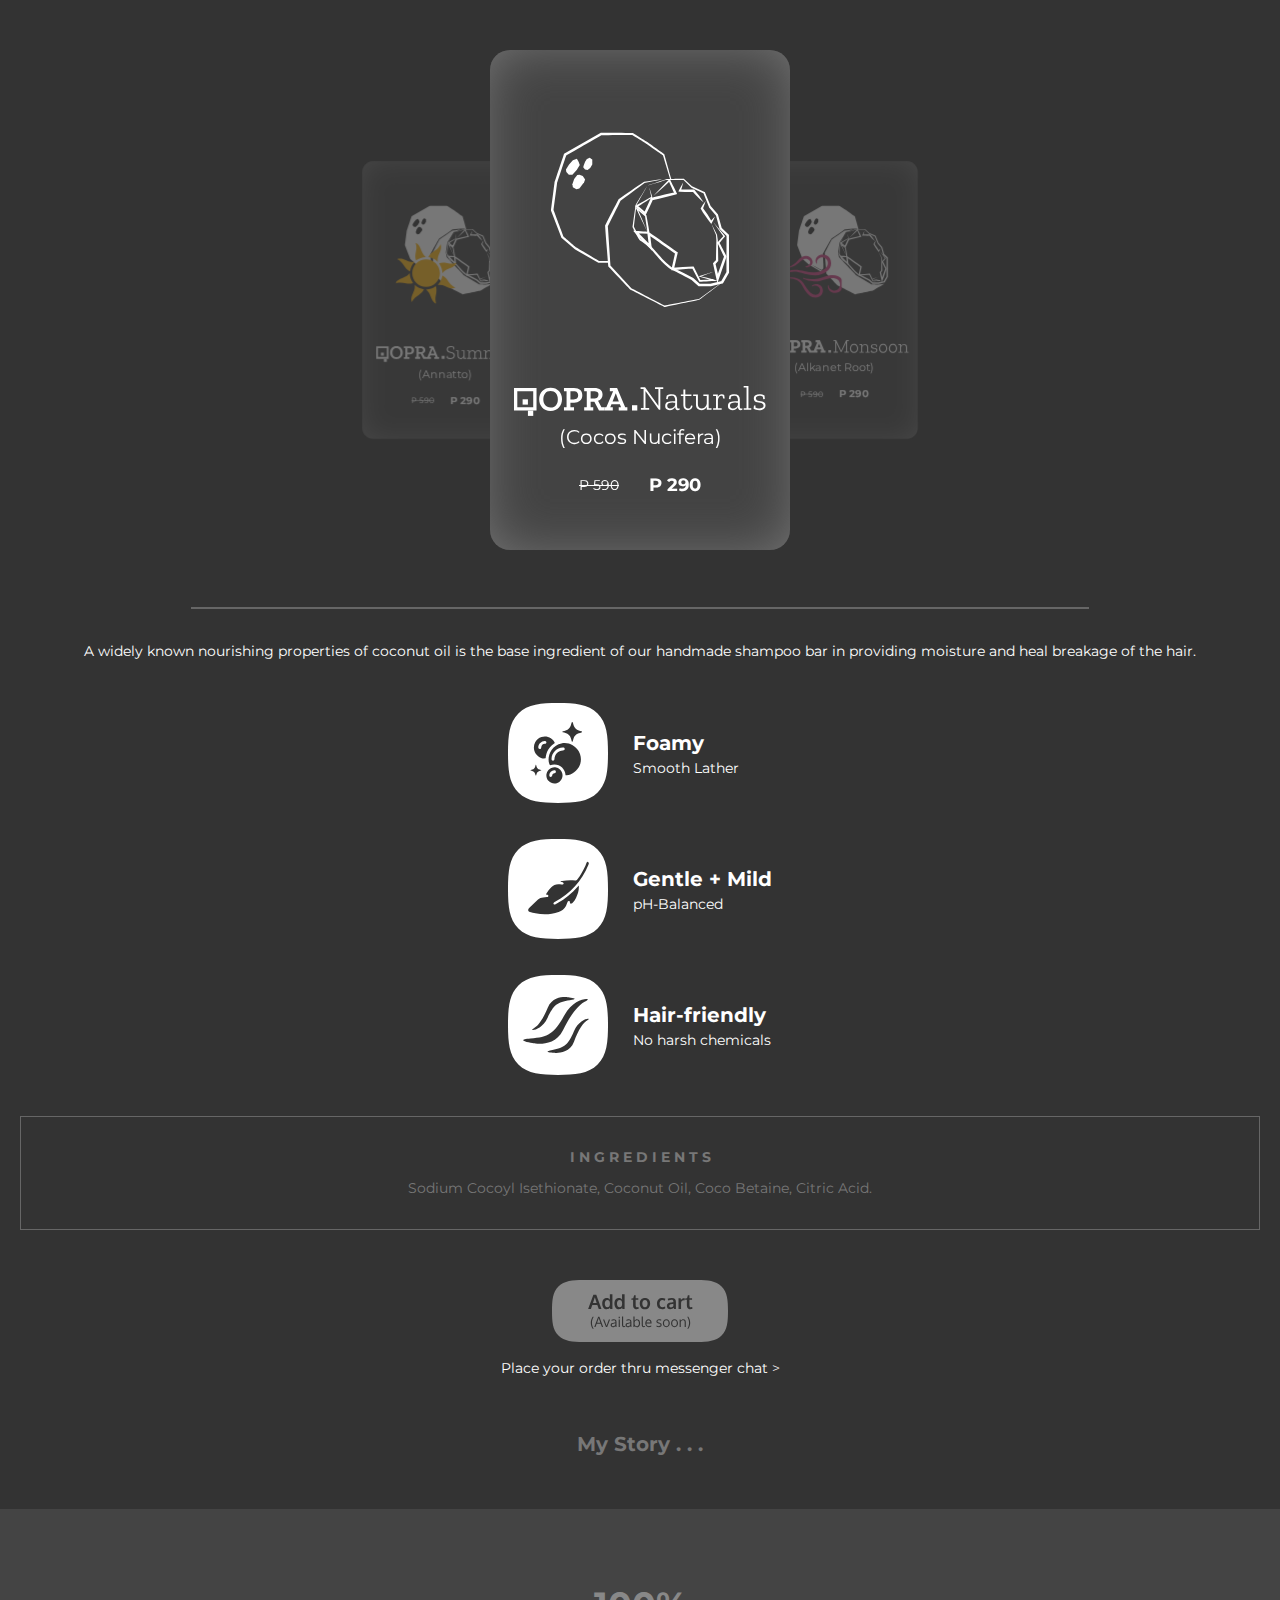
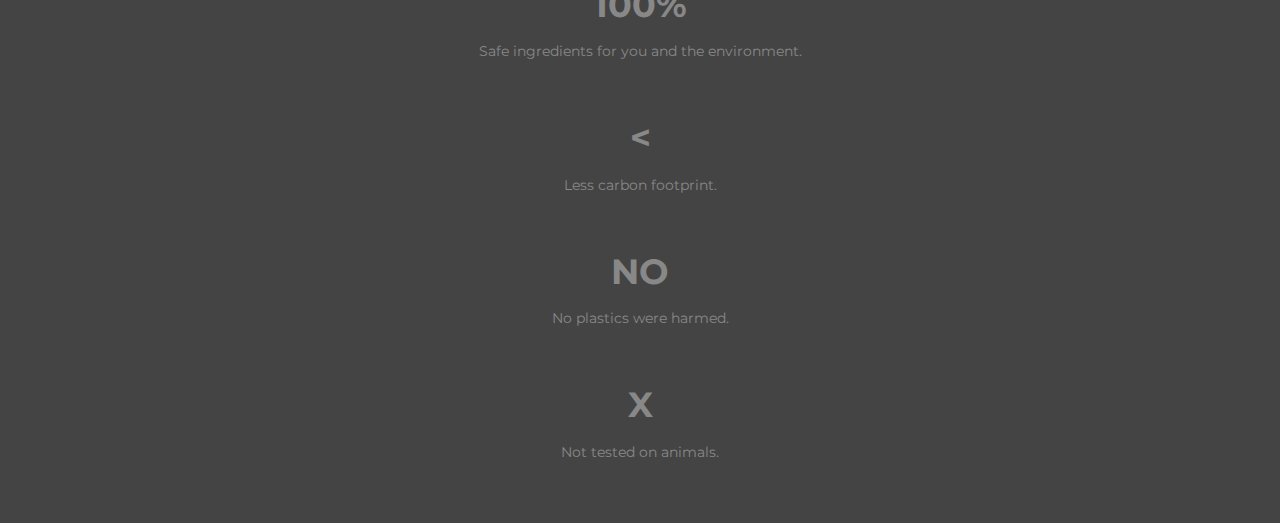
==== commit 70349946: "qopra.html" ====
--- a/qopra.html
+++ b/qopra.html
@@ -17,6 +17,59 @@
         <div>
              <div class="carousel">
             <a class="carousel-item" href="#">
+                <div class="productImage">
+                    <svg width="180" height="180" viewBox="0 0 165 160" fill="none" xmlns="http://www.w3.org/2000/svg">
+                        <path d="M53.6089 117.583L45.0074 117.515C44.6168 117.283 23.975 105.122 23.8099 105.021C23.681 104.909 12.7359 95.4625 12.3292 95.1102C12.1439 94.6178 3.44586 71.4727 3.24452 70.9444C3.59083 68.2944 6.26469 47.9434 6.48214 46.2782C6.55059 46.07 14.5641 21.748 14.8339 20.9274C15.591 20.4871 46.598 2.55388 47.1054 2.26167C54.3095 2.21363 68.2224 2.1736 75.4024 2.10155C78.8011 4.18709 84.6884 7.78975 87.9139 9.77121C88.369 10.0514 101.533 19.2102 103.51 20.5912C105.089 25.803 107.859 35.1059 110.126 42.5674C110.275 42.5354 110.436 42.5154 110.609 42.5154C110.835 42.5154 111.04 42.5474 111.23 42.6034C109.059 34.8457 106.397 25.4348 104.855 19.9307L104.787 19.6905L104.573 19.5384C103.667 18.8619 89.3113 8.61436 88.8884 8.31414C85.4696 6.16455 79.4333 2.35774 75.9541 0.172127C68.6171 0.0960709 54.1444 0.0640473 46.7953 0H46.4933L46.2235 0.152112L13.2554 19.1181L12.8648 19.3423L12.7238 19.7706C12.748 19.8907 4.08211 45.6377 4.13043 45.7498C4.1103 45.8538 0.925027 70.8203 0.900866 70.9364L0.864624 71.2246L0.965296 71.4928L10.3963 96.1309L10.4969 96.3911L10.7063 96.5673L22.5414 106.631C22.5776 106.663 22.6501 106.719 22.6944 106.739L44.3269 119.148L44.5403 119.268H44.7738L53.5605 119.2C53.3511 118.712 53.3874 118.115 53.625 117.583H53.6089Z" fill="white"/>
+                        <path d="M20.9628 25.1225L17.4675 29.1895L14.6205 33.6368L14.9628 35.8865L17.2943 38.5444H20.5159L24.4904 34.1852L27.3012 29.4858C27.3012 29.4858 26.0689 26.2153 25.8636 26.0112C25.6582 25.807 24.6313 23.8976 24.6313 23.8976L20.9628 25.1225Z" fill="white"/>
+                        <path d="M27.0192 38.5444L24.9735 38.7486L22.1627 42.3593L20.5198 47.2669L20.9627 49.9248L24.2044 51.7302L26.8823 51.1417L31.2796 45.4255L32.1736 42.7676L30.0474 39.7013L27.0192 38.5444Z" fill="white"/>
+                        <path d="M30.4581 31.6874L32.1051 33.7729L34.4367 34.2493L36.8367 32.3399L38.7576 29.1375V24.6422C38.7576 24.6422 36.5629 23.077 36.3575 23.005C36.1522 22.9329 33.6152 24.2979 33.6152 24.2979L32.1776 26.6156L30.9454 29.818L30.4662 31.6834L30.4581 31.6874Z" fill="white"/>
+                        <path d="M157.764 137.249C157.7 137.297 137.006 153.061 136.949 153.105C136.913 153.161 105.322 159.69 105.266 159.738L105.052 159.782L104.851 159.682C104.726 159.618 73.5702 143.81 73.4574 143.75C73.3608 143.734 53.7861 122.991 53.6814 122.939L53.4357 122.683L53.4075 122.314C52.6102 111.674 51.2008 96.0549 50.5041 85.5511L50.48 85.2029L50.633 84.9027C53.6975 78.8942 59.7499 67.0575 62.8788 61.0811C69.5352 56.5177 79.5461 49.3844 86.2227 45.0332C90.8657 44.3447 97.502 43.312 102.093 42.6755L102.137 42.9117C99.5235 43.4761 96.906 44.0245 94.2845 44.5609L86.428 46.1781L86.6656 46.078C80.4884 50.7414 70.6346 58.0108 64.3285 62.6622L64.6587 62.278C61.7633 68.2223 55.8277 80.1111 52.8599 86.0195L52.9887 85.371C53.7377 95.8187 54.7968 111.574 55.4612 122.166L55.1874 121.542L74.589 142.497C73.3527 141.793 105.705 158.705 105.431 158.577L105.02 158.521C104.843 158.509 137.34 152.28 136.575 152.477L157.619 137.061L157.764 137.253V137.249Z" fill="white"/>
+                        <path d="M89.392 48.4718C86.9517 52.7429 81.4227 62.6382 79.1878 66.369C78.6402 71.3567 77.4643 81.352 76.9005 86.3357L76.8361 85.9674C78.7328 89.5661 81.2053 94.3376 83.1583 97.1997C83.855 97.544 84.4228 97.9883 85.0349 98.4006C87.6 100.218 90.0967 102.111 92.6014 104.005L92.6618 104.073L100.828 113.24C101.078 113.52 103.027 115.713 103.228 115.934C105.27 117.907 107.376 119.949 109.502 121.798C110.102 122.306 110.714 122.859 111.363 123.247C111.298 123.215 111.222 123.211 111.149 123.211C111.129 123.211 111.101 123.211 111.149 123.211C111.339 123.219 111.616 123.291 111.641 123.307L111.882 123.391C112.667 123.703 113.831 124.26 114.596 124.628C120.218 127.418 125.827 130.224 131.324 133.222L137.501 138.73L136.716 138.43L147.202 138.414L146.928 138.446L157.41 135.976L156.637 136.553L161.892 127.362L161.735 127.946L161.763 110.99L161.82 94.0334L162.158 94.826L155.711 88.5453L155.497 88.3372L155.425 88.061L152.095 75.6999L152.296 76.0801L145.877 68.4465L145.776 68.3264L145.724 68.1943L140.582 55.3208L140.993 55.7491L129.637 50.3692L129.528 50.3171L129.455 50.2451L122.139 43.1759L122.521 43.328L107.098 43.0998L107.199 43.0838C102.769 44.4648 93.8215 47.1228 89.3799 48.4598L89.392 48.4718ZM89.392 48.4718C93.8054 46.9747 102.628 43.9284 107.054 42.4633C107.102 42.4433 122.477 42.2472 122.533 42.2352H122.747L122.916 42.3913L130.402 49.2844L130.221 49.1603L141.689 54.2961L141.975 54.4242L142.1 54.7244L147.448 67.5178L147.295 67.2696L153.83 74.8032L153.971 74.9673L154.032 75.1875L157.491 87.5126L157.205 87.0282L163.712 93.2488L164.046 93.569V94.0414L164.103 110.998L164.131 127.954V128.267L163.974 128.539L158.739 137.742L158.481 138.198L157.97 138.318L147.48 140.756L147.343 140.788H147.206L136.72 140.772H136.269L135.935 140.472L129.774 134.944C124.833 132.454 117.254 128.199 111.266 125.445C111.202 125.425 111.057 125.352 110.984 125.336C110.892 125.304 111.036 125.361 111.105 125.336C111.133 125.336 111.093 125.336 111.057 125.332C110.908 125.316 110.751 125.292 110.61 125.236C109.647 124.796 108.898 124.032 108.113 123.379C105.983 121.486 103.949 119.496 101.94 117.499C101.755 117.323 101.557 117.082 101.396 116.902C100.381 115.697 92.1665 106.274 91.4457 105.354C89.0134 103.448 86.5611 101.551 84.0805 99.7096C83.4724 99.2572 82.8603 98.8329 82.2362 98.4607C81.2576 97.4239 80.6415 96.0229 79.9408 94.834C78.4267 92.0439 77.0012 89.2138 75.5958 86.3677C76.3327 81.28 77.7381 71.2966 78.4871 66.2129C81.2093 61.7856 86.6335 52.891 89.3839 48.4838L89.392 48.4718Z" fill="white"/>
+                        <path d="M90.9662 49.9729C91.9568 53.0231 92.9233 56.0814 93.8494 59.1557C92.0212 60.3645 88.6105 62.5862 86.7621 63.7671C85.0708 64.8639 81.6359 67.0575 79.9285 68.1303L80.0453 66.6532C82.0386 68.2303 86.001 71.4567 87.9702 73.0659L86.2789 73.4422C87.2655 71.2526 88.2319 69.051 89.2427 66.8693L92.2467 60.3165L92.4843 59.8001C97.8924 58.4471 103.905 57.0101 109.333 55.7291L114.773 54.4682L114.064 55.9413C112.514 52.4827 110.283 47.5031 108.745 43.9805L110.046 44.2126C106.397 47.5911 102.407 51.2738 98.7139 54.5603C97.4495 55.7011 96.1569 56.8219 94.8763 57.9508C96.028 56.6938 97.1716 55.4289 98.3394 54.184C101.69 50.5693 105.471 46.6384 108.906 43.0678L109.687 42.2552C109.949 42.7756 112.768 48.4798 113.114 49.1683C114.274 51.49 115.417 53.8557 116.541 56.1975L115.281 56.5257C108.278 58.3471 100.639 60.2725 93.6199 61.9657L94.4213 61.3092L91.3608 67.8381C90.1528 70.44 88.8722 73.0459 87.64 75.6438L86.5688 74.7231C84.1768 72.6656 80.2506 69.2831 77.8909 67.2016C82.6869 64.4275 88.2521 61.2772 93.1085 58.5992L92.9112 59.0876C92.2306 56.0614 91.5944 53.0231 90.9742 49.9809L90.9662 49.9729Z" fill="white"/>
+                        <path d="M122.118 45.6817C121.526 48.3277 120.729 50.9176 119.871 53.4835L119.034 52.2426C120.081 52.1745 121.124 52.1185 122.171 52.0744C125.493 51.9343 128.815 51.9103 132.141 51.9864C135.311 55.8052 138.355 59.7321 140.936 63.9752C137.235 60.909 133.905 57.4544 130.688 53.9038L131.578 54.3121C127.394 54.3961 123.21 54.3201 119.034 54.0439L117.624 53.9518C119.01 51.1417 120.439 48.3357 122.114 45.6857L122.118 45.6817Z" fill="white"/>
+                        <path d="M142.684 62.6462C141.995 65.108 141.053 67.4898 140.05 69.8315L139.994 68.8548C143.123 72.8858 145.958 77.1289 148.442 81.5842H147C147.657 80.7636 148.333 79.959 149.03 79.1664C149.731 78.3778 150.448 77.5973 151.217 76.8527C150.822 77.8454 150.371 78.8022 149.908 79.7509C149.28 81.0398 148.551 82.3528 147.858 83.6017C145.949 81.288 144.137 78.8702 142.454 76.3924C140.9 74.1147 139.43 71.777 138.065 69.3752C139.478 67.0535 140.96 64.7598 142.68 62.6462H142.684Z" fill="white"/>
+                        <path d="M148.027 83.6978C149.755 86.9362 151.458 90.1946 153.121 93.465C153.351 95.1262 153.597 96.7874 153.81 98.4487C153.995 104.705 154.14 110.962 154.221 117.218V117.607C154.152 117.687 151.567 120.637 151.414 120.809L151.664 119.84C152.618 123.755 153.923 129.335 154.841 133.31L152.55 133.186C154.744 126.822 157.329 119.532 159.629 113.184L159.681 114.028C157.998 110.582 154.942 104.173 153.307 100.706L153.697 100.29C155.529 98.3446 157.398 96.4312 159.25 94.5017L159.218 95.3424C156.017 90.9511 152.856 86.5359 149.767 82.0646C153.439 86.3117 157.044 90.6149 160.599 94.9541C158.727 97.1157 156.878 99.3013 154.986 101.447L155.119 100.486C156.766 103.608 160.048 109.913 161.65 113.055L161.856 113.452L161.707 113.9C159.097 121.686 156.154 130.16 153.423 137.89C152.155 132.21 150.605 125.429 149.401 119.76C149.537 119.604 152.155 116.774 152.38 116.522L152.115 117.218C152.191 110.982 152.34 104.749 152.521 98.5167C152.413 97.2478 152.284 95.1902 152.175 93.6611C151.015 91.1272 149.312 86.8321 148.027 83.6978Z" fill="white"/>
+                        <path d="M150.085 127.342C146.924 128.499 140.614 130.833 137.449 131.961L137.432 131.301C139.945 131.941 151.611 135 153.955 135.6C151.551 135.704 140.034 136.381 137.372 136.509L136.877 136.537L136.635 136.084L130.224 123.991L131.134 124.5C126.528 124.868 117.274 125.609 112.663 125.949L111.209 126.061C111.358 125.296 112.905 118.235 113.102 117.275L114.709 109.921L115.176 111.122C107.682 105.906 97.1233 98.5447 89.7702 93.3529L91.6266 92.2441C91.9407 94.818 93.2817 105.61 93.5676 107.944C92.2065 106.523 79.7312 93.5971 78.0399 91.8358L76.1915 89.9184C77.7338 90.0464 88.5823 90.7229 90.4024 90.8631L89.444 91.9238L88.244 84.0901L87.0722 76.2523L87.3259 76.6886L79.107 69.7114L79.9567 69.067C82.8238 75.6438 86.6937 84.7025 89.4279 91.1993C86.3071 84.9067 82.0386 75.92 78.954 69.5153L77.9271 67.3777L79.8036 68.8708L88.24 75.5878L88.4413 75.7479L88.4897 76.0241L89.887 83.8259C90.032 84.5824 91.3608 92.2921 91.4534 92.7444L90.2977 92.6884L78.7244 92.148L79.5258 90.4067L92.8266 103.853L90.8494 104.797C90.6078 102.92 89.1501 91.5075 88.9447 89.8983L91.1353 91.4315C98.4924 96.5312 109.091 103.997 116.521 109.229L117.157 109.677L116.988 110.429C116.162 114.084 114.495 121.454 113.65 125.104L112.506 123.787L121.752 123.195L130.998 122.63L131.63 122.59L131.904 123.139L138.037 135.372L137.304 134.944L150.061 134.619L149.92 135.792L137.239 131.973L136.152 131.645C139.873 130.488 146.348 128.475 150.081 127.346L150.085 127.342Z" fill="white"/>
+                        </svg>
+                </div>
+        
+                <div class="product">
+                    <div class="productName">
+                        <svg width="252" height="30" viewBox="0 0 252 30" fill="none" xmlns="http://www.w3.org/2000/svg">
+                            <path d="M47.9999 13.28C47.9999 16.47 46.9699 19.21 44.9199 21.49C42.8599 23.78 40.0599 24.92 36.4999 24.92C32.9399 24.92 30.1299 23.78 28.1499 21.49C26.1599 19.2 25.1699 16.49 25.1699 13.35C25.1699 10.21 26.2099 7.30996 28.2899 5.06996C30.3699 2.82996 33.1399 1.70996 36.6099 1.70996C40.0799 1.70996 42.8999 2.84996 44.9499 5.11996C46.9899 7.39996 48.0199 10.12 48.0199 13.28H47.9999ZM43.8399 13.38C43.8399 10.86 43.1999 8.84996 41.9199 7.34996C40.6399 5.84996 38.8499 5.09996 36.5599 5.09996C34.1599 5.09996 32.3499 5.87996 31.1399 7.43996C29.9299 8.99996 29.3199 10.94 29.3199 13.24C29.3199 15.54 29.9099 17.42 31.1099 19.06C32.2999 20.7 34.1499 21.52 36.6699 21.52C39.0499 21.52 40.8399 20.75 42.0399 19.22C43.2399 17.68 43.8399 15.74 43.8399 13.38Z" fill="white"/>
+                            <path d="M68.31 9.22005C68.31 11.69 67.52 13.56 65.93 14.82C64.35 16.08 62.45 16.71 60.23 16.71H56.42V21.2901H60.02V24.58H49.97V21.2901H52.57V5.34005H49.97V2.05005H60.02C62.82 2.05005 64.9 2.72005 66.26 4.06005C67.62 5.40005 68.3 7.12005 68.3 9.22005H68.31ZM64.19 9.29005C64.19 8.04005 63.84 7.07005 63.13 6.38005C62.42 5.69005 61.24 5.34005 59.58 5.34005H56.43V13.45H59.58C61.22 13.45 62.4 13.07 63.12 12.32C63.84 11.57 64.19 10.56 64.19 9.29005Z" fill="white"/>
+                            <path d="M90.2499 24.58H84.9799L80.3399 15.67H76.6299V21.2801H79.2599V24.57H70.1799V21.2801H72.7799V5.34005H70.1799V2.05005H80.1999C82.9899 2.05005 85.0899 2.63005 86.4699 3.80005C87.8599 4.97005 88.5499 6.60005 88.5499 8.70005C88.5499 10.2 88.1499 11.49 87.3499 12.56C86.5499 13.63 85.4499 14.4 84.0399 14.86L87.4699 21.2701H90.2399V24.56L90.2499 24.58ZM84.4599 8.81005C84.4599 7.54005 84.0899 6.64005 83.3499 6.12005C82.6099 5.60005 81.3499 5.34005 79.5699 5.34005H76.6199V12.58H79.5299C81.3799 12.58 82.6599 12.25 83.3799 11.59C84.0999 10.93 84.4499 10 84.4499 8.80005L84.4599 8.81005Z" fill="white"/>
+                            <path d="M113.37 24.58H104.74V21.2901H107.03L105.89 18.21H97.47L96.26 21.2901H98.79V24.58H90.26V21.2901H92.34L99.13 5.35005H95.84V2.05005H103.08L111.19 21.2901H113.37V24.58ZM104.84 15.4L101.89 7.57005H101.68L98.56 15.4H104.83H104.84Z" fill="white"/>
+                            <path d="M19.23 5.35005V21.2801H3.3V5.35005H19.23ZM22.53 2.05005H0V24.58H22.53V2.05005Z" fill="white"/>
+                            <path d="M13.9201 13.3101H8.61011V18.6201H13.9201V13.3101Z" fill="white"/>
+                            <path d="M123.29 19.21H117.98V24.52H123.29V19.21Z" fill="white"/>
+                            <path d="M19.2299 24.58H13.9199V29.89H19.2299V24.58Z" fill="white"/>
+                            <path d="M149.22 3.07995H146.31V23.8499H144.96L131.62 5.19995H131.48V22.0799H135.19V23.8499H126.91V22.0799H129.58V3.07995H126.56V1.31995H131.07L144.28 19.7599H144.42V3.07995H140.99V1.31995H149.24V3.08995L149.22 3.07995Z" fill="white"/>
+                            <path d="M152.65 9.67002C153.3 9.14002 154.08 8.75003 154.99 8.51003C155.9 8.27003 156.82 8.15002 157.75 8.15002C161.31 8.15002 163.09 9.87002 163.09 13.32V20.81C163.09 21.99 163.54 22.58 164.44 22.58C164.9 22.58 165.28 22.5 165.58 22.34L165.62 23.73C165.11 24.05 164.51 24.22 163.82 24.22C162.06 24.22 161.19 23.18 161.19 21.1V21.03C160.7 21.86 160.01 22.6 159.09 23.25C158.17 23.9 157.11 24.22 155.88 24.22C154.86 24.22 153.83 23.91 152.78 23.3C151.73 22.69 151.2 21.56 151.2 19.92C151.2 17.98 151.97 16.7 153.52 16.09C155.07 15.48 156.7 15.17 158.41 15.17C158.9 15.17 159.37 15.19 159.85 15.22C160.32 15.25 160.77 15.28 161.18 15.31V13.68C161.18 12.5 160.91 11.57 160.37 10.89C159.83 10.21 158.85 9.87002 157.44 9.87002C156.28 9.87002 155.24 10.1 154.32 10.56L153.7 13.33L152.11 13.12L152.66 9.69002L152.65 9.67002ZM161.18 18.2V16.78C160.74 16.73 160.27 16.69 159.76 16.66C159.25 16.62 158.72 16.61 158.17 16.61C156.92 16.61 155.78 16.8 154.76 17.18C153.74 17.56 153.22 18.4 153.22 19.69C153.22 20.8 153.58 21.54 154.29 21.93C155.01 22.31 155.7 22.5 156.37 22.5C157.53 22.5 158.6 22.1 159.59 21.3C160.58 20.5 161.12 19.47 161.18 18.2Z" fill="white"/>
+                            <path d="M178.58 19.86C178.12 22.75 176.56 24.19 173.9 24.19C172.4 24.19 171.27 23.75 170.52 22.87C169.77 21.99 169.39 20.81 169.39 19.33V10.09H166.86V8.45997H169.39V3.46997H171.3V8.45997H177.43V10.09H171.3V19.14C171.3 20.16 171.51 20.97 171.92 21.58C172.34 22.19 173.06 22.5 174.1 22.5C174.77 22.5 175.37 22.3 175.9 21.89C176.43 21.48 176.82 20.65 177.08 19.38L178.57 19.86H178.58Z" fill="white"/>
+                            <path d="M197.54 23.85H192.76V20.8C192.27 21.82 191.56 22.64 190.61 23.26C189.66 23.88 188.57 24.2 187.32 24.2C185.79 24.2 184.52 23.73 183.51 22.78C182.49 21.83 181.98 20.31 181.98 18.2V10.09H179.14V8.45996H183.89V17.75C183.89 19.51 184.27 20.74 185.02 21.44C185.77 22.15 186.72 22.5 187.88 22.5C189.27 22.5 190.42 21.96 191.33 20.87C192.24 19.78 192.72 18.69 192.77 17.58V10.09H189.37V8.45996H194.67V22.25H197.55V23.84L197.54 23.85Z" fill="white"/>
+                            <path d="M207.66 8.18005C208.74 8.18005 209.59 8.45005 210.19 8.98005L210.74 12.4101L209.15 12.6201L208.56 9.99005C208.21 9.90005 207.82 9.85005 207.38 9.85005C206.36 9.85005 205.53 10.2801 204.88 11.1301C204.23 11.9801 203.91 13.0701 203.91 14.3901V22.2601H207.69V23.8501H199.13V22.2601H202.01V10.0901H199.1V8.46005H203.81V11.2001C204.11 10.3501 204.62 9.63005 205.34 9.05005C206.06 8.47005 206.83 8.18005 207.66 8.18005Z" fill="white"/>
+                            <path d="M215.39 9.67002C216.04 9.14002 216.82 8.75003 217.73 8.51003C218.64 8.27003 219.56 8.15002 220.49 8.15002C224.05 8.15002 225.83 9.87002 225.83 13.32V20.81C225.83 21.99 226.28 22.58 227.18 22.58C227.64 22.58 228.02 22.5 228.32 22.34L228.36 23.73C227.85 24.05 227.25 24.22 226.56 24.22C224.8 24.22 223.93 23.18 223.93 21.1V21.03C223.44 21.86 222.75 22.6 221.83 23.25C220.91 23.9 219.85 24.22 218.62 24.22C217.6 24.22 216.57 23.91 215.52 23.3C214.47 22.69 213.94 21.56 213.94 19.92C213.94 17.98 214.71 16.7 216.26 16.09C217.81 15.48 219.44 15.17 221.15 15.17C221.64 15.17 222.11 15.19 222.59 15.22C223.06 15.25 223.51 15.28 223.92 15.31V13.68C223.92 12.5 223.65 11.57 223.11 10.89C222.57 10.21 221.59 9.87002 220.18 9.87002C219.02 9.87002 217.98 10.1 217.06 10.56L216.44 13.33L214.85 13.12L215.4 9.69002L215.39 9.67002ZM223.92 18.2V16.78C223.48 16.73 223.01 16.69 222.5 16.66C221.99 16.62 221.46 16.61 220.91 16.61C219.66 16.61 218.52 16.8 217.5 17.18C216.48 17.56 215.96 18.4 215.96 19.69C215.96 20.8 216.32 21.54 217.03 21.93C217.75 22.31 218.44 22.5 219.11 22.5C220.27 22.5 221.34 22.1 222.33 21.3C223.32 20.5 223.86 19.47 223.92 18.2Z" fill="white"/>
+                            <path d="M237.29 23.85H229.7V22.26H232.54V1.59H229.66V0H234.44V22.25H237.28V23.84L237.29 23.85Z" fill="white"/>
+                            <path d="M251.5 19.48C251.5 20.91 250.89 22.06 249.68 22.91C248.47 23.76 246.97 24.19 245.19 24.19C244.1 24.19 243.03 24.03 241.98 23.72C240.93 23.41 240.13 23.06 239.57 22.66L239.99 19.4L241.55 19.54L241.41 21.62C242.5 22.2 243.73 22.49 245.12 22.49C246.25 22.49 247.27 22.26 248.19 21.81C249.1 21.36 249.56 20.65 249.56 19.68C249.56 18.71 249.23 18.1 248.57 17.7C247.91 17.31 247.1 17.02 246.13 16.85C245.16 16.68 244.19 16.49 243.24 16.28C242.29 16.07 241.47 15.69 240.81 15.14C240.15 14.59 239.82 13.72 239.82 12.54C239.82 10.97 240.39 9.84001 241.52 9.16001C242.65 8.48001 243.89 8.14001 245.23 8.14001C246.29 8.14001 247.29 8.29001 248.23 8.59001C249.17 8.89001 249.92 9.21001 250.5 9.56001L250.85 13.1L249.26 13.31L248.84 10.71C248.35 10.46 247.85 10.25 247.32 10.09C246.79 9.93001 246.18 9.85001 245.48 9.85001C244.39 9.85001 243.52 10.05 242.85 10.44C242.18 10.83 241.85 11.47 241.85 12.35C241.85 13.23 242.17 13.85 242.82 14.2C243.47 14.56 244.28 14.82 245.25 14.98C246.22 15.14 247.19 15.34 248.14 15.57C249.1 15.8 249.9 16.21 250.55 16.78C251.2 17.36 251.52 18.26 251.52 19.48H251.5Z" fill="white"/>
+                            </svg>
+                            
+                    </div>
+                    <div class="productSubName">
+                        (Cocos Nucifera)
+                    </div>
+                </div>
+        
+                <div class="productPrice">
+                    <div class="slashPrice">
+                        P 590
+                    </div>
+                    <div class="origPrice">
+                        P 290
+                    </div>
+                </div>
+            </a>
+            <a class="carousel-item" href="#">    
                 <div class="productImage">
                     <svg width="194" height="166" viewBox="0 0 194 166" fill="none" xmlns="http://www.w3.org/2000/svg">
                         <path d="M82.7442 117.583L74.1428 117.515C73.7522 117.283 53.1103 105.122 52.9452 105.021C52.8164 104.909 74.1428 116 74.1428 116L77.1353 113V105.021C77.2037 104.813 76.1353 87 76.1353 87C76.1353 87 91.1279 59.7922 91.6353 59.5C97.1353 56.3324 115.635 43 115.635 43L130.135 41.5H136.635L139.262 42.5674C139.411 42.5354 139.572 42.5154 139.745 42.5154C139.97 42.5154 140.176 42.5474 140.365 42.6034C138.195 34.8457 135.533 25.4348 133.99 19.9307L133.922 19.6905L133.709 19.5384C132.802 18.8619 118.447 8.61436 118.024 8.31414C114.605 6.16455 108.569 2.35774 105.089 0.172127C97.7524 0.0960709 83.2798 0.0640473 75.9307 0H75.6287L75.3589 0.152112L42.3907 19.1181L42.0001 19.3423L41.8592 19.7706C41.8834 19.8907 33.2175 45.6377 33.2658 45.7498C33.2457 45.8538 30.0604 70.8203 30.0362 70.9363L30 71.2246L30.1007 71.4928L39.5317 96.1309L39.6323 96.3911L39.8417 96.5673L51.6768 106.631C51.713 106.663 51.7855 106.719 51.8298 106.739L73.4622 119.148L73.6757 119.268H73.9092L82.6959 119.2C82.4865 118.712 82.5227 118.115 82.7603 117.583H82.7442Z" fill="white"/>
@@ -67,60 +120,8 @@
                         (Alkanet Root)
                     </div>
                 </div>
-        
-                <div class="productPrice">
-                    <div class="slashPrice">
-                        P 590
-                    </div>
-                    <div class="origPrice">
-                        P 290
-                    </div>
-                </div>
-            </a>
-            <a class="carousel-item" href="#">
-                <div class="productImage">
-                    <svg width="180" height="180" viewBox="0 0 165 160" fill="none" xmlns="http://www.w3.org/2000/svg">
-                        <path d="M53.6089 117.583L45.0074 117.515C44.6168 117.283 23.975 105.122 23.8099 105.021C23.681 104.909 12.7359 95.4625 12.3292 95.1102C12.1439 94.6178 3.44586 71.4727 3.24452 70.9444C3.59083 68.2944 6.26469 47.9434 6.48214 46.2782C6.55059 46.07 14.5641 21.748 14.8339 20.9274C15.591 20.4871 46.598 2.55388 47.1054 2.26167C54.3095 2.21363 68.2224 2.1736 75.4024 2.10155C78.8011 4.18709 84.6884 7.78975 87.9139 9.77121C88.369 10.0514 101.533 19.2102 103.51 20.5912C105.089 25.803 107.859 35.1059 110.126 42.5674C110.275 42.5354 110.436 42.5154 110.609 42.5154C110.835 42.5154 111.04 42.5474 111.23 42.6034C109.059 34.8457 106.397 25.4348 104.855 19.9307L104.787 19.6905L104.573 19.5384C103.667 18.8619 89.3113 8.61436 88.8884 8.31414C85.4696 6.16455 79.4333 2.35774 75.9541 0.172127C68.6171 0.0960709 54.1444 0.0640473 46.7953 0H46.4933L46.2235 0.152112L13.2554 19.1181L12.8648 19.3423L12.7238 19.7706C12.748 19.8907 4.08211 45.6377 4.13043 45.7498C4.1103 45.8538 0.925027 70.8203 0.900866 70.9364L0.864624 71.2246L0.965296 71.4928L10.3963 96.1309L10.4969 96.3911L10.7063 96.5673L22.5414 106.631C22.5776 106.663 22.6501 106.719 22.6944 106.739L44.3269 119.148L44.5403 119.268H44.7738L53.5605 119.2C53.3511 118.712 53.3874 118.115 53.625 117.583H53.6089Z" fill="white"/>
-                        <path d="M20.9628 25.1225L17.4675 29.1895L14.6205 33.6368L14.9628 35.8865L17.2943 38.5444H20.5159L24.4904 34.1852L27.3012 29.4858C27.3012 29.4858 26.0689 26.2153 25.8636 26.0112C25.6582 25.807 24.6313 23.8976 24.6313 23.8976L20.9628 25.1225Z" fill="white"/>
-                        <path d="M27.0192 38.5444L24.9735 38.7486L22.1627 42.3593L20.5198 47.2669L20.9627 49.9248L24.2044 51.7302L26.8823 51.1417L31.2796 45.4255L32.1736 42.7676L30.0474 39.7013L27.0192 38.5444Z" fill="white"/>
-                        <path d="M30.4581 31.6874L32.1051 33.7729L34.4367 34.2493L36.8367 32.3399L38.7576 29.1375V24.6422C38.7576 24.6422 36.5629 23.077 36.3575 23.005C36.1522 22.9329 33.6152 24.2979 33.6152 24.2979L32.1776 26.6156L30.9454 29.818L30.4662 31.6834L30.4581 31.6874Z" fill="white"/>
-                        <path d="M157.764 137.249C157.7 137.297 137.006 153.061 136.949 153.105C136.913 153.161 105.322 159.69 105.266 159.738L105.052 159.782L104.851 159.682C104.726 159.618 73.5702 143.81 73.4574 143.75C73.3608 143.734 53.7861 122.991 53.6814 122.939L53.4357 122.683L53.4075 122.314C52.6102 111.674 51.2008 96.0549 50.5041 85.5511L50.48 85.2029L50.633 84.9027C53.6975 78.8942 59.7499 67.0575 62.8788 61.0811C69.5352 56.5177 79.5461 49.3844 86.2227 45.0332C90.8657 44.3447 97.502 43.312 102.093 42.6755L102.137 42.9117C99.5235 43.4761 96.906 44.0245 94.2845 44.5609L86.428 46.1781L86.6656 46.078C80.4884 50.7414 70.6346 58.0108 64.3285 62.6622L64.6587 62.278C61.7633 68.2223 55.8277 80.1111 52.8599 86.0195L52.9887 85.371C53.7377 95.8187 54.7968 111.574 55.4612 122.166L55.1874 121.542L74.589 142.497C73.3527 141.793 105.705 158.705 105.431 158.577L105.02 158.521C104.843 158.509 137.34 152.28 136.575 152.477L157.619 137.061L157.764 137.253V137.249Z" fill="white"/>
-                        <path d="M89.392 48.4718C86.9517 52.7429 81.4227 62.6382 79.1878 66.369C78.6402 71.3567 77.4643 81.352 76.9005 86.3357L76.8361 85.9674C78.7328 89.5661 81.2053 94.3376 83.1583 97.1997C83.855 97.544 84.4228 97.9883 85.0349 98.4006C87.6 100.218 90.0967 102.111 92.6014 104.005L92.6618 104.073L100.828 113.24C101.078 113.52 103.027 115.713 103.228 115.934C105.27 117.907 107.376 119.949 109.502 121.798C110.102 122.306 110.714 122.859 111.363 123.247C111.298 123.215 111.222 123.211 111.149 123.211C111.129 123.211 111.101 123.211 111.149 123.211C111.339 123.219 111.616 123.291 111.641 123.307L111.882 123.391C112.667 123.703 113.831 124.26 114.596 124.628C120.218 127.418 125.827 130.224 131.324 133.222L137.501 138.73L136.716 138.43L147.202 138.414L146.928 138.446L157.41 135.976L156.637 136.553L161.892 127.362L161.735 127.946L161.763 110.99L161.82 94.0334L162.158 94.826L155.711 88.5453L155.497 88.3372L155.425 88.061L152.095 75.6999L152.296 76.0801L145.877 68.4465L145.776 68.3264L145.724 68.1943L140.582 55.3208L140.993 55.7491L129.637 50.3692L129.528 50.3171L129.455 50.2451L122.139 43.1759L122.521 43.328L107.098 43.0998L107.199 43.0838C102.769 44.4648 93.8215 47.1228 89.3799 48.4598L89.392 48.4718ZM89.392 48.4718C93.8054 46.9747 102.628 43.9284 107.054 42.4633C107.102 42.4433 122.477 42.2472 122.533 42.2352H122.747L122.916 42.3913L130.402 49.2844L130.221 49.1603L141.689 54.2961L141.975 54.4242L142.1 54.7244L147.448 67.5178L147.295 67.2696L153.83 74.8032L153.971 74.9673L154.032 75.1875L157.491 87.5126L157.205 87.0282L163.712 93.2488L164.046 93.569V94.0414L164.103 110.998L164.131 127.954V128.267L163.974 128.539L158.739 137.742L158.481 138.198L157.97 138.318L147.48 140.756L147.343 140.788H147.206L136.72 140.772H136.269L135.935 140.472L129.774 134.944C124.833 132.454 117.254 128.199 111.266 125.445C111.202 125.425 111.057 125.352 110.984 125.336C110.892 125.304 111.036 125.361 111.105 125.336C111.133 125.336 111.093 125.336 111.057 125.332C110.908 125.316 110.751 125.292 110.61 125.236C109.647 124.796 108.898 124.032 108.113 123.379C105.983 121.486 103.949 119.496 101.94 117.499C101.755 117.323 101.557 117.082 101.396 116.902C100.381 115.697 92.1665 106.274 91.4457 105.354C89.0134 103.448 86.5611 101.551 84.0805 99.7096C83.4724 99.2572 82.8603 98.8329 82.2362 98.4607C81.2576 97.4239 80.6415 96.0229 79.9408 94.834C78.4267 92.0439 77.0012 89.2138 75.5958 86.3677C76.3327 81.28 77.7381 71.2966 78.4871 66.2129C81.2093 61.7856 86.6335 52.891 89.3839 48.4838L89.392 48.4718Z" fill="white"/>
-                        <path d="M90.9662 49.9729C91.9568 53.0231 92.9233 56.0814 93.8494 59.1557C92.0212 60.3645 88.6105 62.5862 86.7621 63.7671C85.0708 64.8639 81.6359 67.0575 79.9285 68.1303L80.0453 66.6532C82.0386 68.2303 86.001 71.4567 87.9702 73.0659L86.2789 73.4422C87.2655 71.2526 88.2319 69.051 89.2427 66.8693L92.2467 60.3165L92.4843 59.8001C97.8924 58.4471 103.905 57.0101 109.333 55.7291L114.773 54.4682L114.064 55.9413C112.514 52.4827 110.283 47.5031 108.745 43.9805L110.046 44.2126C106.397 47.5911 102.407 51.2738 98.7139 54.5603C97.4495 55.7011 96.1569 56.8219 94.8763 57.9508C96.028 56.6938 97.1716 55.4289 98.3394 54.184C101.69 50.5693 105.471 46.6384 108.906 43.0678L109.687 42.2552C109.949 42.7756 112.768 48.4798 113.114 49.1683C114.274 51.49 115.417 53.8557 116.541 56.1975L115.281 56.5257C108.278 58.3471 100.639 60.2725 93.6199 61.9657L94.4213 61.3092L91.3608 67.8381C90.1528 70.44 88.8722 73.0459 87.64 75.6438L86.5688 74.7231C84.1768 72.6656 80.2506 69.2831 77.8909 67.2016C82.6869 64.4275 88.2521 61.2772 93.1085 58.5992L92.9112 59.0876C92.2306 56.0614 91.5944 53.0231 90.9742 49.9809L90.9662 49.9729Z" fill="white"/>
-                        <path d="M122.118 45.6817C121.526 48.3277 120.729 50.9176 119.871 53.4835L119.034 52.2426C120.081 52.1745 121.124 52.1185 122.171 52.0744C125.493 51.9343 128.815 51.9103 132.141 51.9864C135.311 55.8052 138.355 59.7321 140.936 63.9752C137.235 60.909 133.905 57.4544 130.688 53.9038L131.578 54.3121C127.394 54.3961 123.21 54.3201 119.034 54.0439L117.624 53.9518C119.01 51.1417 120.439 48.3357 122.114 45.6857L122.118 45.6817Z" fill="white"/>
-                        <path d="M142.684 62.6462C141.995 65.108 141.053 67.4898 140.05 69.8315L139.994 68.8548C143.123 72.8858 145.958 77.1289 148.442 81.5842H147C147.657 80.7636 148.333 79.959 149.03 79.1664C149.731 78.3778 150.448 77.5973 151.217 76.8527C150.822 77.8454 150.371 78.8022 149.908 79.7509C149.28 81.0398 148.551 82.3528 147.858 83.6017C145.949 81.288 144.137 78.8702 142.454 76.3924C140.9 74.1147 139.43 71.777 138.065 69.3752C139.478 67.0535 140.96 64.7598 142.68 62.6462H142.684Z" fill="white"/>
-                        <path d="M148.027 83.6978C149.755 86.9362 151.458 90.1946 153.121 93.465C153.351 95.1262 153.597 96.7874 153.81 98.4487C153.995 104.705 154.14 110.962 154.221 117.218V117.607C154.152 117.687 151.567 120.637 151.414 120.809L151.664 119.84C152.618 123.755 153.923 129.335 154.841 133.31L152.55 133.186C154.744 126.822 157.329 119.532 159.629 113.184L159.681 114.028C157.998 110.582 154.942 104.173 153.307 100.706L153.697 100.29C155.529 98.3446 157.398 96.4312 159.25 94.5017L159.218 95.3424C156.017 90.9511 152.856 86.5359 149.767 82.0646C153.439 86.3117 157.044 90.6149 160.599 94.9541C158.727 97.1157 156.878 99.3013 154.986 101.447L155.119 100.486C156.766 103.608 160.048 109.913 161.65 113.055L161.856 113.452L161.707 113.9C159.097 121.686 156.154 130.16 153.423 137.89C152.155 132.21 150.605 125.429 149.401 119.76C149.537 119.604 152.155 116.774 152.38 116.522L152.115 117.218C152.191 110.982 152.34 104.749 152.521 98.5167C152.413 97.2478 152.284 95.1902 152.175 93.6611C151.015 91.1272 149.312 86.8321 148.027 83.6978Z" fill="white"/>
-                        <path d="M150.085 127.342C146.924 128.499 140.614 130.833 137.449 131.961L137.432 131.301C139.945 131.941 151.611 135 153.955 135.6C151.551 135.704 140.034 136.381 137.372 136.509L136.877 136.537L136.635 136.084L130.224 123.991L131.134 124.5C126.528 124.868 117.274 125.609 112.663 125.949L111.209 126.061C111.358 125.296 112.905 118.235 113.102 117.275L114.709 109.921L115.176 111.122C107.682 105.906 97.1233 98.5447 89.7702 93.3529L91.6266 92.2441C91.9407 94.818 93.2817 105.61 93.5676 107.944C92.2065 106.523 79.7312 93.5971 78.0399 91.8358L76.1915 89.9184C77.7338 90.0464 88.5823 90.7229 90.4024 90.8631L89.444 91.9238L88.244 84.0901L87.0722 76.2523L87.3259 76.6886L79.107 69.7114L79.9567 69.067C82.8238 75.6438 86.6937 84.7025 89.4279 91.1993C86.3071 84.9067 82.0386 75.92 78.954 69.5153L77.9271 67.3777L79.8036 68.8708L88.24 75.5878L88.4413 75.7479L88.4897 76.0241L89.887 83.8259C90.032 84.5824 91.3608 92.2921 91.4534 92.7444L90.2977 92.6884L78.7244 92.148L79.5258 90.4067L92.8266 103.853L90.8494 104.797C90.6078 102.92 89.1501 91.5075 88.9447 89.8983L91.1353 91.4315C98.4924 96.5312 109.091 103.997 116.521 109.229L117.157 109.677L116.988 110.429C116.162 114.084 114.495 121.454 113.65 125.104L112.506 123.787L121.752 123.195L130.998 122.63L131.63 122.59L131.904 123.139L138.037 135.372L137.304 134.944L150.061 134.619L149.92 135.792L137.239 131.973L136.152 131.645C139.873 130.488 146.348 128.475 150.081 127.346L150.085 127.342Z" fill="white"/>
-                        </svg>
-                </div>
-        
-                <div class="product">
-                    <div class="productName">
-                        <svg width="252" height="30" viewBox="0 0 252 30" fill="none" xmlns="http://www.w3.org/2000/svg">
-                            <path d="M47.9999 13.28C47.9999 16.47 46.9699 19.21 44.9199 21.49C42.8599 23.78 40.0599 24.92 36.4999 24.92C32.9399 24.92 30.1299 23.78 28.1499 21.49C26.1599 19.2 25.1699 16.49 25.1699 13.35C25.1699 10.21 26.2099 7.30996 28.2899 5.06996C30.3699 2.82996 33.1399 1.70996 36.6099 1.70996C40.0799 1.70996 42.8999 2.84996 44.9499 5.11996C46.9899 7.39996 48.0199 10.12 48.0199 13.28H47.9999ZM43.8399 13.38C43.8399 10.86 43.1999 8.84996 41.9199 7.34996C40.6399 5.84996 38.8499 5.09996 36.5599 5.09996C34.1599 5.09996 32.3499 5.87996 31.1399 7.43996C29.9299 8.99996 29.3199 10.94 29.3199 13.24C29.3199 15.54 29.9099 17.42 31.1099 19.06C32.2999 20.7 34.1499 21.52 36.6699 21.52C39.0499 21.52 40.8399 20.75 42.0399 19.22C43.2399 17.68 43.8399 15.74 43.8399 13.38Z" fill="white"/>
-                            <path d="M68.31 9.22005C68.31 11.69 67.52 13.56 65.93 14.82C64.35 16.08 62.45 16.71 60.23 16.71H56.42V21.2901H60.02V24.58H49.97V21.2901H52.57V5.34005H49.97V2.05005H60.02C62.82 2.05005 64.9 2.72005 66.26 4.06005C67.62 5.40005 68.3 7.12005 68.3 9.22005H68.31ZM64.19 9.29005C64.19 8.04005 63.84 7.07005 63.13 6.38005C62.42 5.69005 61.24 5.34005 59.58 5.34005H56.43V13.45H59.58C61.22 13.45 62.4 13.07 63.12 12.32C63.84 11.57 64.19 10.56 64.19 9.29005Z" fill="white"/>
-                            <path d="M90.2499 24.58H84.9799L80.3399 15.67H76.6299V21.2801H79.2599V24.57H70.1799V21.2801H72.7799V5.34005H70.1799V2.05005H80.1999C82.9899 2.05005 85.0899 2.63005 86.4699 3.80005C87.8599 4.97005 88.5499 6.60005 88.5499 8.70005C88.5499 10.2 88.1499 11.49 87.3499 12.56C86.5499 13.63 85.4499 14.4 84.0399 14.86L87.4699 21.2701H90.2399V24.56L90.2499 24.58ZM84.4599 8.81005C84.4599 7.54005 84.0899 6.64005 83.3499 6.12005C82.6099 5.60005 81.3499 5.34005 79.5699 5.34005H76.6199V12.58H79.5299C81.3799 12.58 82.6599 12.25 83.3799 11.59C84.0999 10.93 84.4499 10 84.4499 8.80005L84.4599 8.81005Z" fill="white"/>
-                            <path d="M113.37 24.58H104.74V21.2901H107.03L105.89 18.21H97.47L96.26 21.2901H98.79V24.58H90.26V21.2901H92.34L99.13 5.35005H95.84V2.05005H103.08L111.19 21.2901H113.37V24.58ZM104.84 15.4L101.89 7.57005H101.68L98.56 15.4H104.83H104.84Z" fill="white"/>
-                            <path d="M19.23 5.35005V21.2801H3.3V5.35005H19.23ZM22.53 2.05005H0V24.58H22.53V2.05005Z" fill="white"/>
-                            <path d="M13.9201 13.3101H8.61011V18.6201H13.9201V13.3101Z" fill="white"/>
-                            <path d="M123.29 19.21H117.98V24.52H123.29V19.21Z" fill="white"/>
-                            <path d="M19.2299 24.58H13.9199V29.89H19.2299V24.58Z" fill="white"/>
-                            <path d="M149.22 3.07995H146.31V23.8499H144.96L131.62 5.19995H131.48V22.0799H135.19V23.8499H126.91V22.0799H129.58V3.07995H126.56V1.31995H131.07L144.28 19.7599H144.42V3.07995H140.99V1.31995H149.24V3.08995L149.22 3.07995Z" fill="white"/>
-                            <path d="M152.65 9.67002C153.3 9.14002 154.08 8.75003 154.99 8.51003C155.9 8.27003 156.82 8.15002 157.75 8.15002C161.31 8.15002 163.09 9.87002 163.09 13.32V20.81C163.09 21.99 163.54 22.58 164.44 22.58C164.9 22.58 165.28 22.5 165.58 22.34L165.62 23.73C165.11 24.05 164.51 24.22 163.82 24.22C162.06 24.22 161.19 23.18 161.19 21.1V21.03C160.7 21.86 160.01 22.6 159.09 23.25C158.17 23.9 157.11 24.22 155.88 24.22C154.86 24.22 153.83 23.91 152.78 23.3C151.73 22.69 151.2 21.56 151.2 19.92C151.2 17.98 151.97 16.7 153.52 16.09C155.07 15.48 156.7 15.17 158.41 15.17C158.9 15.17 159.37 15.19 159.85 15.22C160.32 15.25 160.77 15.28 161.18 15.31V13.68C161.18 12.5 160.91 11.57 160.37 10.89C159.83 10.21 158.85 9.87002 157.44 9.87002C156.28 9.87002 155.24 10.1 154.32 10.56L153.7 13.33L152.11 13.12L152.66 9.69002L152.65 9.67002ZM161.18 18.2V16.78C160.74 16.73 160.27 16.69 159.76 16.66C159.25 16.62 158.72 16.61 158.17 16.61C156.92 16.61 155.78 16.8 154.76 17.18C153.74 17.56 153.22 18.4 153.22 19.69C153.22 20.8 153.58 21.54 154.29 21.93C155.01 22.31 155.7 22.5 156.37 22.5C157.53 22.5 158.6 22.1 159.59 21.3C160.58 20.5 161.12 19.47 161.18 18.2Z" fill="white"/>
-                            <path d="M178.58 19.86C178.12 22.75 176.56 24.19 173.9 24.19C172.4 24.19 171.27 23.75 170.52 22.87C169.77 21.99 169.39 20.81 169.39 19.33V10.09H166.86V8.45997H169.39V3.46997H171.3V8.45997H177.43V10.09H171.3V19.14C171.3 20.16 171.51 20.97 171.92 21.58C172.34 22.19 173.06 22.5 174.1 22.5C174.77 22.5 175.37 22.3 175.9 21.89C176.43 21.48 176.82 20.65 177.08 19.38L178.57 19.86H178.58Z" fill="white"/>
-                            <path d="M197.54 23.85H192.76V20.8C192.27 21.82 191.56 22.64 190.61 23.26C189.66 23.88 188.57 24.2 187.32 24.2C185.79 24.2 184.52 23.73 183.51 22.78C182.49 21.83 181.98 20.31 181.98 18.2V10.09H179.14V8.45996H183.89V17.75C183.89 19.51 184.27 20.74 185.02 21.44C185.77 22.15 186.72 22.5 187.88 22.5C189.27 22.5 190.42 21.96 191.33 20.87C192.24 19.78 192.72 18.69 192.77 17.58V10.09H189.37V8.45996H194.67V22.25H197.55V23.84L197.54 23.85Z" fill="white"/>
-                            <path d="M207.66 8.18005C208.74 8.18005 209.59 8.45005 210.19 8.98005L210.74 12.4101L209.15 12.6201L208.56 9.99005C208.21 9.90005 207.82 9.85005 207.38 9.85005C206.36 9.85005 205.53 10.2801 204.88 11.1301C204.23 11.9801 203.91 13.0701 203.91 14.3901V22.2601H207.69V23.8501H199.13V22.2601H202.01V10.0901H199.1V8.46005H203.81V11.2001C204.11 10.3501 204.62 9.63005 205.34 9.05005C206.06 8.47005 206.83 8.18005 207.66 8.18005Z" fill="white"/>
-                            <path d="M215.39 9.67002C216.04 9.14002 216.82 8.75003 217.73 8.51003C218.64 8.27003 219.56 8.15002 220.49 8.15002C224.05 8.15002 225.83 9.87002 225.83 13.32V20.81C225.83 21.99 226.28 22.58 227.18 22.58C227.64 22.58 228.02 22.5 228.32 22.34L228.36 23.73C227.85 24.05 227.25 24.22 226.56 24.22C224.8 24.22 223.93 23.18 223.93 21.1V21.03C223.44 21.86 222.75 22.6 221.83 23.25C220.91 23.9 219.85 24.22 218.62 24.22C217.6 24.22 216.57 23.91 215.52 23.3C214.47 22.69 213.94 21.56 213.94 19.92C213.94 17.98 214.71 16.7 216.26 16.09C217.81 15.48 219.44 15.17 221.15 15.17C221.64 15.17 222.11 15.19 222.59 15.22C223.06 15.25 223.51 15.28 223.92 15.31V13.68C223.92 12.5 223.65 11.57 223.11 10.89C222.57 10.21 221.59 9.87002 220.18 9.87002C219.02 9.87002 217.98 10.1 217.06 10.56L216.44 13.33L214.85 13.12L215.4 9.69002L215.39 9.67002ZM223.92 18.2V16.78C223.48 16.73 223.01 16.69 222.5 16.66C221.99 16.62 221.46 16.61 220.91 16.61C219.66 16.61 218.52 16.8 217.5 17.18C216.48 17.56 215.96 18.4 215.96 19.69C215.96 20.8 216.32 21.54 217.03 21.93C217.75 22.31 218.44 22.5 219.11 22.5C220.27 22.5 221.34 22.1 222.33 21.3C223.32 20.5 223.86 19.47 223.92 18.2Z" fill="white"/>
-                            <path d="M237.29 23.85H229.7V22.26H232.54V1.59H229.66V0H234.44V22.25H237.28V23.84L237.29 23.85Z" fill="white"/>
-                            <path d="M251.5 19.48C251.5 20.91 250.89 22.06 249.68 22.91C248.47 23.76 246.97 24.19 245.19 24.19C244.1 24.19 243.03 24.03 241.98 23.72C240.93 23.41 240.13 23.06 239.57 22.66L239.99 19.4L241.55 19.54L241.41 21.62C242.5 22.2 243.73 22.49 245.12 22.49C246.25 22.49 247.27 22.26 248.19 21.81C249.1 21.36 249.56 20.65 249.56 19.68C249.56 18.71 249.23 18.1 248.57 17.7C247.91 17.31 247.1 17.02 246.13 16.85C245.16 16.68 244.19 16.49 243.24 16.28C242.29 16.07 241.47 15.69 240.81 15.14C240.15 14.59 239.82 13.72 239.82 12.54C239.82 10.97 240.39 9.84001 241.52 9.16001C242.65 8.48001 243.89 8.14001 245.23 8.14001C246.29 8.14001 247.29 8.29001 248.23 8.59001C249.17 8.89001 249.92 9.21001 250.5 9.56001L250.85 13.1L249.26 13.31L248.84 10.71C248.35 10.46 247.85 10.25 247.32 10.09C246.79 9.93001 246.18 9.85001 245.48 9.85001C244.39 9.85001 243.52 10.05 242.85 10.44C242.18 10.83 241.85 11.47 241.85 12.35C241.85 13.23 242.17 13.85 242.82 14.2C243.47 14.56 244.28 14.82 245.25 14.98C246.22 15.14 247.19 15.34 248.14 15.57C249.1 15.8 249.9 16.21 250.55 16.78C251.2 17.36 251.52 18.26 251.52 19.48H251.5Z" fill="white"/>
-                            </svg>
-                            
-                    </div>
-                    <div class="productSubName">
-                        (Cocos Nucifera)
-                    </div>
-                </div>
-        
+
+
                 <div class="productPrice">
                     <div class="slashPrice">
                         P 590
--- a/style.css
+++ b/style.css
@@ -0,0 +1,200 @@
+body {
+    font-family: 'Montserrat', sans-serif;
+    font-weight: normal;
+    font-size: 14px;
+    color: white;
+    background-color: #333333;
+    text-align: center;
+    justify-content: center;
+    overflow-x: hidden;
+    padding: 0;
+    margin: 0;
+}
+
+.homePage {
+    margin: 30%;
+}  
+
+
+a {
+    color: white;
+}
+
+div {
+    padding: 0%;
+}
+
+hr {
+    width: 70%;
+    border: 1px solid rgba(255,255,255,.25);
+}
+
+.carousel{
+    height: 600px; 
+    perspective: 250px;    
+    
+}
+.carousel .carousel-item {
+	width: 300px;
+	background: #434343;
+	padding: 20px;
+	height: 500px;
+	text-align: center;
+    align-items: center;
+    justify-content: center;
+    border-radius: 20px;
+    box-shadow: 0 4px 30px 0 rgba(0, 0, 0, 0.2), 0 6px 20px 0 rgba(0, 0, 0, 0.19);
+    box-shadow: inset gray 0px 0px 60px -12px; 
+}
+
+.productImage {
+    padding-top: 60px;
+    padding-bottom: 30px;
+
+}
+
+.product {
+}
+
+.productName {
+    padding-top: 40px;
+}
+
+.productNameLight {
+    font-size: 28px;
+    font-weight: lighter;
+    padding: 5px;
+}
+
+.productSubName {
+    font-size: 20px;
+}
+
+.productPrice {
+    padding: 20px;
+    display: flex;
+    align-items: center;
+    justify-content: center;
+}
+
+.slashPrice {
+    text-decoration: line-through;
+}
+
+.origPrice {
+    font-size: 18px;
+    font-weight: bold;
+    padding-left: 30px;
+}
+
+
+.productDetails {
+    padding: 20px;
+    line-height: 2.25;
+}
+
+
+/* ##### CARD ###### */
+
+
+.cardIcon {
+    flex-direction: row;
+    display: flex;
+    align-items: center;
+    justify-content: center;
+}
+
+.cardFirst {
+    display: flex;
+    padding: 15px;
+}
+
+.cardSecond {
+    display: flex;
+    padding: 15px;
+}
+
+.cardThird {
+    display: flex;
+    padding: 15px;
+}
+
+.cardDetails {
+    padding-top: 25px;
+    padding-left: 25px;
+    text-align: left;
+    align-items: center;
+    justify-content: center;
+}
+
+.cardName {
+    font-size: 20px;
+    font-weight: bold;
+}
+
+
+/* ##### INGREDIENTS ###### */
+
+
+.ingredient {
+    border-style: solid;
+    border: 1px solid rgba(255,255,255,.25);
+    border-width: .5px;
+    margin: 20px 20px 0px 20px;
+    padding: 30px 20px 30px 20px;
+    color: #777777;
+}
+
+.ingredientTitle {
+    padding-bottom: 10px;
+    font-weight: bold;
+}
+
+.addToCart {
+    padding: 50px;
+}
+
+.orderChat {
+    color: white;
+    padding-top: 10px;
+}
+
+/* ##### MY STORY ###### */
+
+.myStory {
+    color: #777777;
+    font-size: 20px;
+    font-weight: bold;
+    padding-bottom: 50px;
+}
+
+/* ##### FOOTER ###### */
+
+
+.footer {
+    background-color: #444444;
+    color: #888888;
+    padding: 40px;
+}
+
+.contentName {
+    font-size: 35px;
+    font-weight: bold;
+    padding: 10px;
+}
+
+.firstContent {
+    padding: 20px;
+}
+
+.secondContent {
+    padding: 20px;
+}
+
+.thirdContent {
+    padding: 20px;
+}
+
+.fourthContent {
+    padding: 20px;
+}
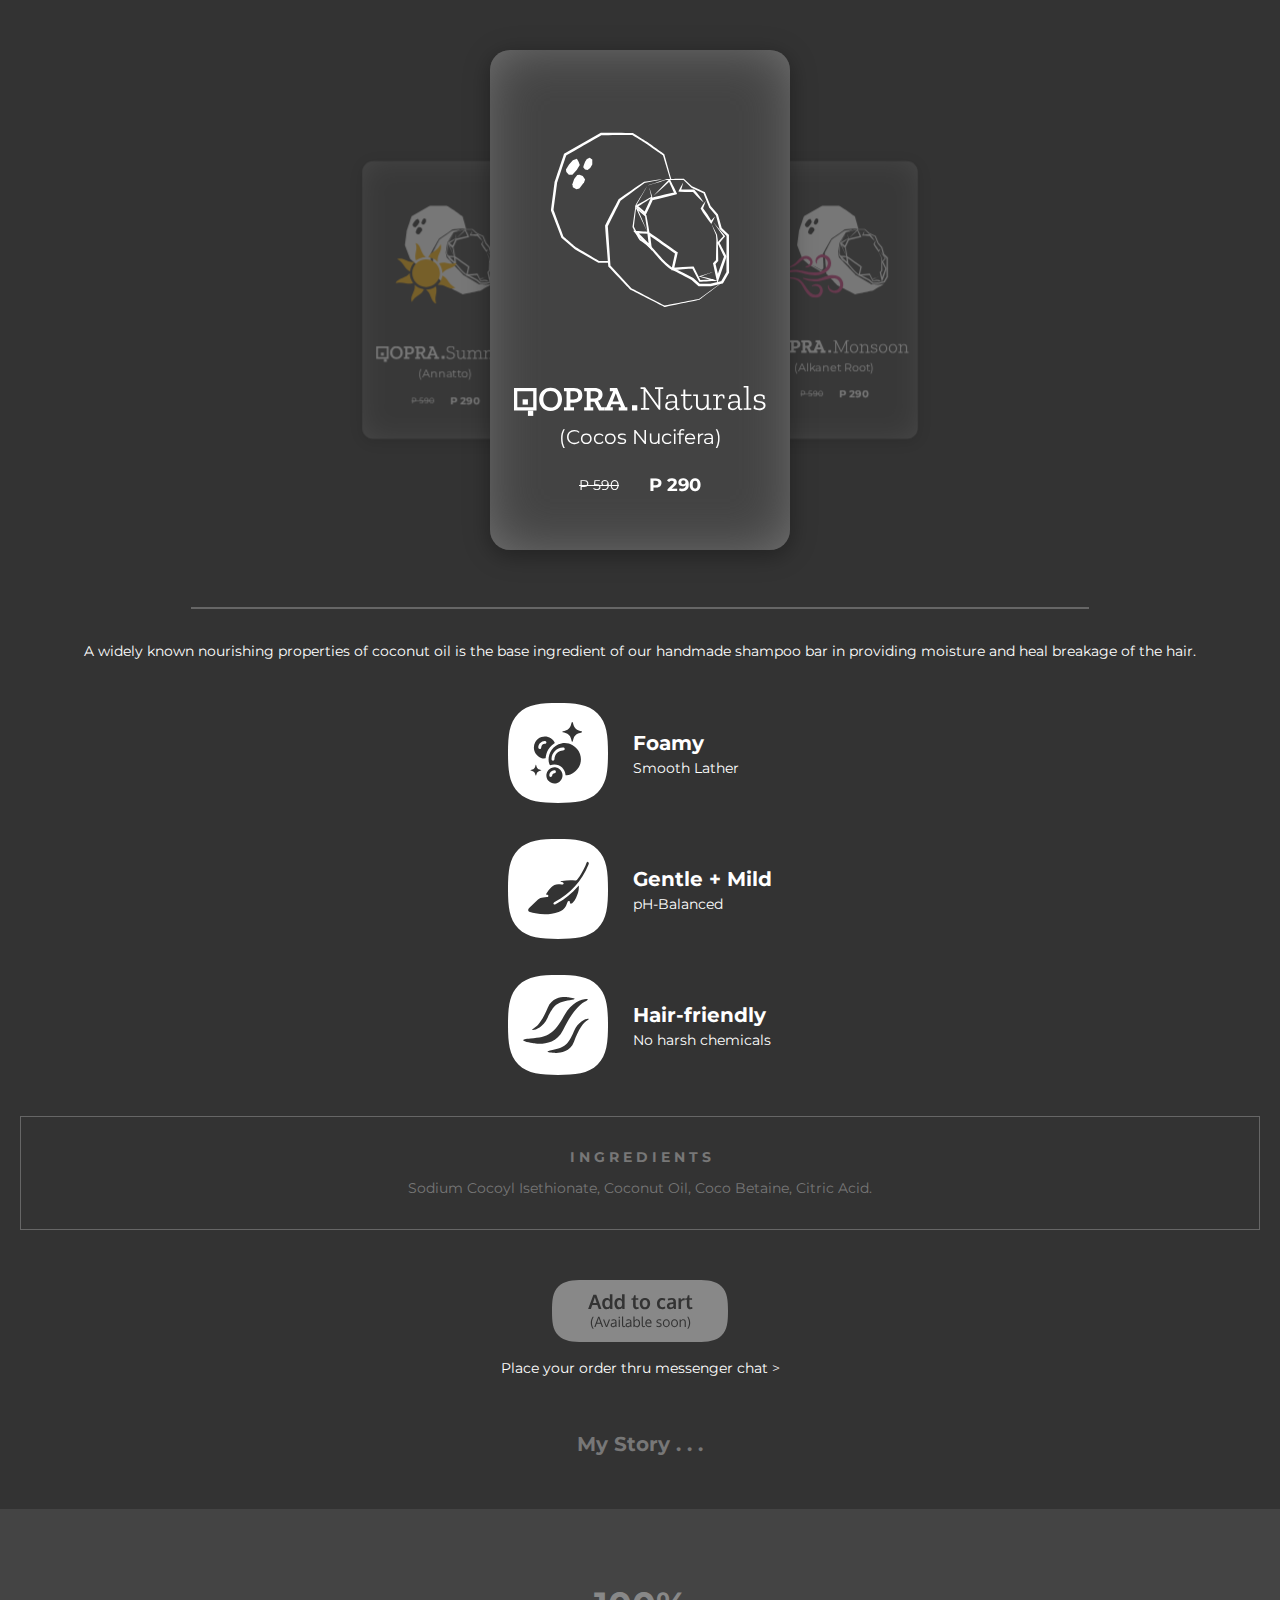
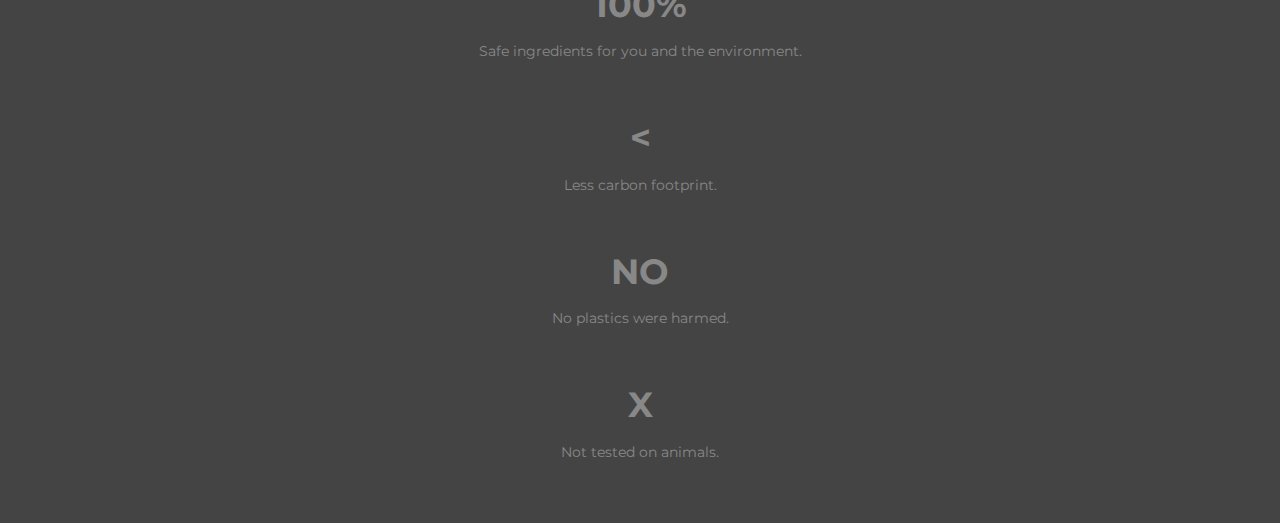
==== commit 043efb20: "qopra.html" ====
--- a/qopra.html
+++ b/qopra.html
@@ -72,29 +72,30 @@
             <a class="carousel-item" href="#">    
                 <div class="productImage">
                     <svg width="194" height="166" viewBox="0 0 194 166" fill="none" xmlns="http://www.w3.org/2000/svg">
-                        <path d="M82.7442 117.583L74.1428 117.515C73.7522 117.283 53.1103 105.122 52.9452 105.021C52.8164 104.909 74.1428 116 74.1428 116L77.1353 113V105.021C77.2037 104.813 76.1353 87 76.1353 87C76.1353 87 91.1279 59.7922 91.6353 59.5C97.1353 56.3324 115.635 43 115.635 43L130.135 41.5H136.635L139.262 42.5674C139.411 42.5354 139.572 42.5154 139.745 42.5154C139.97 42.5154 140.176 42.5474 140.365 42.6034C138.195 34.8457 135.533 25.4348 133.99 19.9307L133.922 19.6905L133.709 19.5384C132.802 18.8619 118.447 8.61436 118.024 8.31414C114.605 6.16455 108.569 2.35774 105.089 0.172127C97.7524 0.0960709 83.2798 0.0640473 75.9307 0H75.6287L75.3589 0.152112L42.3907 19.1181L42.0001 19.3423L41.8592 19.7706C41.8834 19.8907 33.2175 45.6377 33.2658 45.7498C33.2457 45.8538 30.0604 70.8203 30.0362 70.9363L30 71.2246L30.1007 71.4928L39.5317 96.1309L39.6323 96.3911L39.8417 96.5673L51.6768 106.631C51.713 106.663 51.7855 106.719 51.8298 106.739L73.4622 119.148L73.6757 119.268H73.9092L82.6959 119.2C82.4865 118.712 82.5227 118.115 82.7603 117.583H82.7442Z" fill="white"/>
-                        <path d="M50.0982 25.1225L46.6029 29.1895L43.7559 33.6368L44.0981 35.8864L46.4297 38.5444H49.6512L53.6258 34.1852L56.4365 29.4857C56.4365 29.4857 55.2043 26.2153 54.9989 26.0111C54.7936 25.807 53.7667 23.8976 53.7667 23.8976L50.0982 25.1225Z" fill="#333333"/>
-                        <path d="M56.1547 38.5444L54.109 38.7486L51.2982 42.3592L49.6553 47.2669L50.0982 49.9248L53.3399 51.7302L56.0178 51.1417L60.4151 45.4255L61.3091 42.7675L59.1829 39.7013L56.1547 38.5444Z" fill="#333333"/>
-                        <path d="M59.5935 31.6874L61.2405 33.7729L63.5721 34.2492L65.9721 32.3398L67.8929 29.1375V24.6422C67.8929 24.6422 65.6983 23.077 65.4929 23.005C65.2875 22.9329 62.7506 24.2979 62.7506 24.2979L61.313 26.6156L60.0808 29.818L59.6016 31.6834L59.5935 31.6874Z" fill="#333333"/>
-                        <path d="M186.9 141C186.836 141.048 166.141 153.061 166.085 153.105C166.049 153.161 134.458 159.69 134.401 159.738L134.188 159.782L133.987 159.682C133.862 159.618 102.706 143.81 102.593 143.75C102.496 143.734 82.9216 122.991 82.8169 122.939L82.5712 122.683L82.543 122.314C81.7457 111.674 80.3363 96.0549 79.6396 85.5511L79.6155 85.2029L79.7685 84.9026C82.833 78.8942 88.8854 67.0575 92.0143 61.0811C98.6707 56.5177 108.682 49.3844 115.358 45.0332C120.001 44.3447 126.637 43.3119 131.228 42.6755L131.272 42.9116C128.659 43.4761 126.257 45.4636 123.635 46L117.635 48L113.135 55.5L106.635 66C106.135 66 103.724 84.9026 103.724 84.9026L105.135 93L113.635 102C113.635 102 135.909 125.128 135.635 125L163.635 142C163.635 142 175.9 142.304 175.135 142.5L186.9 141Z" fill="white"/>
-                        <path d="M118.528 48.4718C116.087 52.7429 110.558 62.6382 108.323 66.369C107.776 71.3567 106.6 81.352 106.036 86.3357L105.972 85.9674C107.868 89.5661 110.341 94.3376 112.294 97.1997C112.991 97.544 113.558 97.9883 114.17 98.4006C116.736 100.218 119.232 102.111 121.737 104.005L121.797 104.073L129.964 113.24C130.214 113.52 132.163 115.713 132.364 115.934C134.406 117.907 136.512 119.949 138.638 121.798C139.238 122.306 139.85 122.859 140.498 123.247C140.434 123.215 140.357 123.211 140.285 123.211C140.237 123.211 140.265 123.211 140.285 123.211C140.474 123.219 140.752 123.291 140.776 123.307L141.018 123.391C141.803 123.703 142.967 124.26 143.732 124.628C149.353 127.418 154.963 130.224 160.46 133.222L166.637 138.73L165.852 138.43L176.338 138.414L176.064 138.446L186.546 135.976L185.773 136.553L191.028 127.362L190.871 127.946L190.899 110.99L190.955 94.0334L191.293 94.826L184.846 88.5453L184.633 88.3372L184.561 88.061L181.23 75.6999L181.432 76.0801L175.013 68.4465L174.912 68.3264L174.86 68.1943L169.717 55.3208L170.128 55.7491L158.772 50.3692L158.664 50.3171L158.591 50.2451L151.274 43.1759L151.657 43.328L136.234 43.0998L136.334 43.0838C131.905 44.4648 122.957 47.1228 118.515 48.4598L118.528 48.4718ZM118.528 48.4718C122.941 46.9747 131.764 43.9284 136.19 42.4633C136.238 42.4433 151.613 42.2472 151.669 42.2352H151.882L152.051 42.3913L159.537 49.2844L159.356 49.1603L170.825 54.2961L171.111 54.4242L171.236 54.7244L176.583 67.5178L176.43 67.2696L182.966 74.8032L183.107 74.9673L183.167 75.1875L186.626 87.5126L186.34 87.0282L192.848 93.2488L193.182 93.569V94.0414L193.238 110.998L193.267 127.954V128.267L193.11 128.539L187.875 137.742L187.617 138.198L187.106 138.318L176.615 140.756L176.479 140.788H176.342L165.856 140.772H165.405L165.07 140.472L158.909 134.944C153.968 132.454 146.39 128.199 140.402 125.445C140.337 125.425 140.192 125.352 140.12 125.336C140.027 125.304 140.172 125.361 140.241 125.336C140.269 125.336 140.228 125.336 140.192 125.332C140.043 125.316 139.886 125.292 139.745 125.236C138.783 124.796 138.034 124.032 137.249 123.379C135.118 121.486 133.085 119.496 131.075 117.499C130.89 117.323 130.693 117.082 130.532 116.902C129.517 115.697 121.302 106.274 120.581 105.354C118.149 103.448 115.697 101.551 113.216 99.7096C112.608 99.2572 111.996 98.8329 111.372 98.4607C110.393 97.4239 109.777 96.0229 109.076 94.834C107.562 92.0439 106.137 89.2138 104.731 86.3677C105.468 81.28 106.874 71.2966 107.623 66.2129C110.345 61.7856 115.769 52.891 118.52 48.4838L118.528 48.4718Z" fill="white"/>
-                        <path d="M120.102 49.9729C121.092 53.0231 122.059 56.0814 122.985 59.1557C121.157 60.3645 117.746 62.5862 115.898 63.7671C114.206 64.8639 110.771 67.0575 109.064 68.1303L109.181 66.6532C111.174 68.2304 115.137 71.4567 117.106 73.0659L115.414 73.4422C116.401 71.2526 117.367 69.051 118.378 66.8694L121.382 60.3165L121.62 59.8001C127.028 58.4471 133.04 57.0101 138.468 55.7291L143.909 54.4682L143.2 55.9413C141.65 52.4827 139.419 47.5031 137.88 43.9805L139.181 44.2126C135.533 47.5911 131.542 51.2738 127.849 54.5603C126.585 55.7011 125.292 56.8219 124.012 57.9508C125.163 56.6938 126.307 55.4289 127.475 54.184C130.825 50.5693 134.607 46.6384 138.041 43.0678L138.823 42.2552C139.084 42.7756 141.903 48.4798 142.25 49.1683C143.409 51.49 144.553 53.8557 145.676 56.1975L144.416 56.5257C137.413 58.3471 129.774 60.2725 122.755 61.9657L123.557 61.3092L120.496 67.8381C119.288 70.44 118.008 73.0459 116.775 75.6438L115.704 74.7231C113.312 72.6656 109.386 69.2831 107.026 67.2016C111.822 64.4275 117.388 61.2772 122.244 58.5992L122.047 59.0876C121.366 56.0614 120.73 53.0231 120.11 49.9809L120.102 49.9729Z" fill="white"/>
-                        <path d="M151.254 45.6817C150.662 48.3277 149.865 50.9176 149.007 53.4835L148.169 52.2425C149.216 52.1745 150.259 52.1185 151.306 52.0744C154.628 51.9343 157.951 51.9103 161.277 51.9864C164.446 55.8052 167.49 59.7321 170.071 63.9752C166.371 60.9089 163.04 57.4544 159.823 53.9038L160.713 54.3121C156.529 54.3961 152.345 54.3201 148.169 54.0439L146.76 53.9518C148.145 51.1417 149.575 48.3357 151.25 45.6857L151.254 45.6817Z" fill="white"/>
-                        <path d="M171.819 62.6462C171.13 65.1081 170.188 67.4898 169.185 69.8315L169.129 68.8548C172.258 72.8858 175.093 77.1289 177.577 81.5842H176.136C176.792 80.7636 177.469 79.959 178.165 79.1664C178.866 78.3779 179.583 77.5973 180.352 76.8527C179.957 77.8455 179.506 78.8022 179.043 79.7509C178.415 81.0398 177.686 82.3528 176.994 83.6017C175.085 81.288 173.273 78.8702 171.59 76.3924C170.035 74.1147 168.565 71.777 167.2 69.3752C168.614 67.0535 170.096 64.7598 171.815 62.6462H171.819Z" fill="white"/>
-                        <path d="M177.163 83.6978C178.89 86.9362 180.594 90.1946 182.257 93.465C182.486 95.1262 182.732 96.7874 182.945 98.4487C183.131 104.705 183.276 110.962 183.356 117.219V117.607C183.288 117.687 180.702 120.637 180.549 120.809L180.799 119.84C181.753 123.755 183.058 129.335 183.976 133.31L181.685 133.186C183.88 126.822 186.465 119.532 188.764 113.184L188.817 114.028C187.133 110.582 184.077 104.173 182.442 100.706L182.833 100.29C184.665 98.3446 186.533 96.4312 188.386 94.5018L188.354 95.3424C185.152 90.9511 181.991 86.5359 178.902 82.0646C182.575 86.3117 186.179 90.6149 189.735 94.9541C187.862 97.1157 186.014 99.3013 184.121 101.447L184.254 100.486C185.901 103.608 189.183 109.913 190.786 113.055L190.991 113.452L190.842 113.9C188.233 121.686 185.289 130.16 182.559 137.89C181.29 132.21 179.74 125.429 178.536 119.76C178.673 119.604 181.29 116.774 181.516 116.522L181.25 117.219C181.327 110.982 181.476 104.749 181.657 98.5167C181.548 97.2478 181.419 95.1903 181.311 93.6611C180.151 91.1273 178.447 86.8321 177.163 83.6978Z" fill="white"/>
-                        <path d="M179.22 127.342C176.059 128.499 169.749 130.833 166.584 131.961L166.568 131.301C169.081 131.941 180.747 135 183.09 135.6C180.686 135.704 169.169 136.381 166.507 136.509L166.012 136.537L165.771 136.084L159.36 123.991L160.27 124.5C155.663 124.868 146.409 125.609 141.798 125.949L140.345 126.061C140.494 125.296 142.04 118.235 142.237 117.275L143.844 109.921L144.311 111.122C136.817 105.906 126.259 98.5447 118.906 93.3529L120.762 92.244C121.076 94.8179 122.417 105.61 122.703 107.944C121.342 106.523 108.867 93.597 107.175 91.8357L105.327 89.9183C106.869 90.0464 117.718 90.7229 119.538 90.863L118.579 91.9238L117.379 84.09L116.208 76.2522L116.461 76.6886L108.242 69.7114L109.092 69.0669C111.959 75.6438 115.829 84.7025 118.563 91.1993C115.442 84.9066 111.174 75.92 108.089 69.5153L107.062 67.3777L108.939 68.8708L117.375 75.5877L117.577 75.7479L117.625 76.0241L119.022 83.8258C119.167 84.5824 120.496 92.2921 120.589 92.7444L119.433 92.6884L107.86 92.148L108.661 90.4067L121.962 103.853L119.985 104.797C119.743 102.92 118.285 91.5075 118.08 89.8983L120.271 91.4314C127.628 96.5312 138.227 103.997 145.656 109.229L146.292 109.677L146.123 110.429C145.298 114.084 143.631 121.454 142.785 125.104L141.641 123.787L150.887 123.195L160.133 122.63L160.765 122.59L161.039 123.139L167.172 135.372L166.439 134.944L179.196 134.619L179.055 135.792L166.375 131.973L165.287 131.645C169.008 130.488 175.483 128.475 179.216 127.346L179.22 127.342Z" fill="white"/>
-                        <g clip-path="url(#clip0_49_11)">
-                        <path d="M25.2802 115.726C32.6427 115.74 37.6774 116.822 42.704 118.043C48.751 119.512 54.8766 120.476 61.1294 120.362C67.3632 120.251 73.145 118.665 78.2771 115.033C80.854 113.209 83.0411 111.027 84.3133 108.058C85.9834 104.153 85.277 99.4867 82.294 96.6124C79.0973 93.535 75.2644 92.5363 70.993 94.0628C67.2333 95.4053 64.9974 99.2269 65.509 103.178C65.574 103.679 65.8501 104.345 65.103 104.537C64.3992 104.721 64.2314 104.045 64.0175 103.582C62.0091 99.2053 63.2569 94.1684 67.2495 91.0207C71.7753 87.4534 76.8046 87.2071 81.9178 89.4184C87.8593 91.9869 90.742 96.8046 91.0235 103.154C91.2834 109.014 88.6957 113.691 84.4027 117.453C78.1824 122.904 70.809 125.372 62.6046 125.535C56.1867 125.664 49.942 124.544 43.7705 122.898C39.8023 121.84 35.918 120.476 31.8523 119.764C23.3394 118.27 15.1647 119.318 7.30142 122.869C6.25388 123.342 5.21445 123.829 4.18045 124.327C3.77172 124.525 3.38193 124.62 3.10854 124.17C2.8135 123.686 3.17621 123.405 3.52539 123.18C11.0071 118.362 18.1964 115.729 25.2802 115.721V115.726Z" fill="#CD4683"/>
-                        <path d="M93.2701 130.804C89.6538 130.793 86.1891 131.686 82.7325 132.609C79.1107 133.578 75.5215 134.674 71.8646 135.516C67.1736 136.593 62.4638 136.761 57.7052 136.139C52.4674 135.457 47.3515 134.306 42.4793 132.22C41.8702 131.96 41.291 131.632 40.7036 131.321C40.3436 131.132 40.146 130.837 40.3625 130.441C40.5412 130.114 40.8254 130.044 41.2125 130.157C47.7413 132.1 54.4326 132.677 61.2105 132.55C65.6849 132.466 69.9319 131.28 74.1356 129.881C78.6397 128.382 83.0789 126.671 87.7482 125.716C92.9886 124.644 98.1722 124.698 103.166 126.842C112.846 130.999 116.116 143.192 109.641 151.493C106.128 155.997 101.35 158.154 95.5926 157.068C91.5297 156.302 88.1813 154.199 86.2216 150.348C85.2309 148.397 84.9981 146.313 85.2336 144.161C85.2796 143.731 85.4095 143.284 85.913 143.289C86.4002 143.292 86.5437 143.712 86.5978 144.153C87.2069 149.306 90.585 152.102 95.3598 152.887C101.456 153.888 107.164 148.759 107.183 142.377C107.199 136.52 103.505 132.295 97.3899 131.164C96.0284 130.912 94.6587 130.791 93.2756 130.801L93.2701 130.804Z" fill="#CD4683"/>
-                        <path d="M20.2021 129.297C27.0477 129.386 33.1435 131.432 38.216 136.177C40.4817 138.296 42.0949 140.897 43.7326 143.49C46.2661 147.506 48.7754 151.542 52.0019 155.066C54.3406 157.618 57.0231 159.659 60.504 160.36C63.6927 161.001 66.6269 160.511 68.9818 158.073C72.2408 154.7 71.9187 148.987 68.1481 146.207C65.6362 144.353 62.6614 143.961 59.5946 144.616C58.7987 144.786 58.0246 145.065 57.2559 145.338C56.8552 145.482 56.5521 145.457 56.3355 145.084C56.1217 144.716 56.3355 144.451 56.5981 144.22C58.3765 142.651 60.4662 141.741 62.8076 141.495C66.5538 141.103 69.9969 141.812 72.7497 144.61C77.7438 149.69 77.3351 158.175 71.8429 162.76C67.7908 166.141 63.1567 166.69 58.2087 165.275C53.8426 164.024 50.5294 161.245 47.6899 157.821C44.6583 154.167 42.3304 150.056 40.0323 145.928C38.8034 143.722 37.6828 141.449 36.0425 139.498C32.6264 135.432 28.236 133.005 23.1201 131.8C20.9763 131.297 18.8 131.01 16.5966 130.948C16.3665 130.942 16.1365 130.92 15.9064 130.918C15.5085 130.912 15.1728 130.785 15.1295 130.347C15.0808 129.857 15.4327 129.684 15.8468 129.627C17.2896 129.426 18.7377 129.288 20.1994 129.297H20.2021Z" fill="#CD4683"/>
-                        <path d="M45.7412 90.6903C50.9247 90.7011 55.5372 93.8461 57.2804 98.4446C59.0046 102.992 56.7471 106.794 53.7073 109.062C51.6312 110.61 49.3142 111.439 46.6804 111.052C46.2311 110.987 45.7872 110.843 45.3541 110.697C44.9805 110.57 44.6232 110.367 44.7342 109.874C44.8317 109.439 45.1863 109.393 45.5679 109.371C49.0976 109.187 51.4228 107.252 52.9549 104.218C54.0213 102.107 53.2553 100.277 51.8992 98.6394C49.6146 95.8869 45.7818 95.0154 42.2737 96.3876C39.3991 97.5135 36.9683 99.3377 34.7325 101.411C31.4789 104.426 28.0548 107.181 24.0243 109.111C21.5475 110.297 18.9842 111.209 16.2882 111.745C15.8551 111.831 15.4409 111.872 15.2758 111.363C15.1107 110.851 15.4788 110.635 15.8713 110.451C21.7127 107.712 26.6959 103.86 30.9565 99.0211C33.26 96.4038 35.891 94.1412 39.0012 92.4956C41.1098 91.3805 43.3375 90.7093 45.7412 90.6957V90.6903Z" fill="#CD4683"/>
-                        </g>
-                        <defs>
-                        <clipPath id="clip0_49_11">
-                        <rect width="110" height="78" fill="white" transform="translate(0 88)"/>
-                        </clipPath>
-                        </defs>
-                        </svg>
+                    <path d="M82.7442 117.583L74.1428 117.515C73.7522 117.283 53.1103 105.122 52.9452 105.021C52.8164 104.909 74.1428 116 74.1428 116L77.1353 113V105.021C77.2037 104.813 76.1353 87 76.1353 87C76.1353 87 91.1279 59.7922 91.6353 59.5C97.1353 56.3324 115.635 43 115.635 43L130.135 41.5H136.635L139.262 42.5674C139.411 42.5354 139.572 42.5154 139.745 42.5154C139.97 42.5154 140.176 42.5474 140.365 42.6034C138.195 34.8457 135.533 25.4348 133.99 19.9307L133.922 19.6905L133.709 19.5384C132.802 18.8619 118.447 8.61436 118.024 8.31414C114.605 6.16455 108.569 2.35774 105.089 0.172127C97.7524 0.0960709 83.2798 0.0640473 75.9307 0H75.6287L75.3589 0.152112L42.3907 19.1181L42.0001 19.3423L41.8592 19.7706C41.8834 19.8907 33.2175 45.6377 33.2658 45.7498C33.2457 45.8538 30.0604 70.8203 30.0362 70.9363L30 71.2246L30.1007 71.4928L39.5317 96.1309L39.6323 96.3911L39.8417 96.5673L51.6768 106.631C51.713 106.663 51.7855 106.719 51.8298 106.739L73.4622 119.148L73.6757 119.268H73.9092L82.6959 119.2C82.4865 118.712 82.5227 118.115 82.7603 117.583H82.7442Z" fill="white"/>
+                    <path d="M50.0982 25.1225L46.6029 29.1895L43.7559 33.6368L44.0981 35.8864L46.4297 38.5444H49.6512L53.6258 34.1852L56.4365 29.4857C56.4365 29.4857 55.2043 26.2153 54.9989 26.0111C54.7936 25.807 53.7667 23.8976 53.7667 23.8976L50.0982 25.1225Z" fill="#333333"/>
+                    <path d="M56.1547 38.5444L54.109 38.7486L51.2982 42.3592L49.6553 47.2669L50.0982 49.9248L53.3399 51.7302L56.0178 51.1417L60.4151 45.4255L61.3091 42.7675L59.1829 39.7013L56.1547 38.5444Z" fill="#333333"/>
+                    <path d="M59.5935 31.6874L61.2405 33.7729L63.5721 34.2492L65.9721 32.3398L67.8929 29.1375V24.6422C67.8929 24.6422 65.6983 23.077 65.4929 23.005C65.2875 22.9329 62.7506 24.2979 62.7506 24.2979L61.313 26.6156L60.0808 29.818L59.6016 31.6834L59.5935 31.6874Z" fill="#333333"/>
+                    <path d="M186.9 141C186.836 141.048 166.141 153.061 166.085 153.105C166.049 153.161 134.458 159.69 134.401 159.738L134.188 159.782L133.987 159.682C133.862 159.618 102.706 143.81 102.593 143.75C102.496 143.734 82.9216 122.991 82.8169 122.939L82.5712 122.683L82.543 122.314C81.7457 111.674 80.3363 96.0549 79.6396 85.5511L79.6155 85.2029L79.7685 84.9026C82.833 78.8942 88.8854 67.0575 92.0143 61.0811C98.6707 56.5177 108.682 49.3844 115.358 45.0332C120.001 44.3447 126.637 43.3119 131.228 42.6755L131.272 42.9116C128.659 43.4761 126.257 45.4636 123.635 46L117.635 48L113.135 55.5L106.635 66C106.135 66 103.724 84.9026 103.724 84.9026L105.135 93L113.635 102C113.635 102 135.909 125.128 135.635 125L163.635 142C163.635 142 175.9 142.304 175.135 142.5L186.9 141Z" fill="white"/>
+                    <path d="M118.528 48.4718C116.087 52.7429 110.558 62.6382 108.323 66.369C107.776 71.3567 106.6 81.352 106.036 86.3357L105.972 85.9674C107.868 89.5661 110.341 94.3376 112.294 97.1997C112.991 97.544 113.558 97.9883 114.17 98.4006C116.736 100.218 119.232 102.111 121.737 104.005L121.797 104.073L129.964 113.24C130.214 113.52 132.163 115.713 132.364 115.934C134.406 117.907 136.512 119.949 138.638 121.798C139.238 122.306 139.85 122.859 140.498 123.247C140.434 123.215 140.357 123.211 140.285 123.211C140.237 123.211 140.265 123.211 140.285 123.211C140.474 123.219 140.752 123.291 140.776 123.307L141.018 123.391C141.803 123.703 142.967 124.26 143.732 124.628C149.353 127.418 154.963 130.224 160.46 133.222L166.637 138.73L165.852 138.43L176.338 138.414L176.064 138.446L186.546 135.976L185.773 136.553L191.028 127.362L190.871 127.946L190.899 110.99L190.955 94.0334L191.293 94.826L184.846 88.5453L184.633 88.3372L184.561 88.061L181.23 75.6999L181.432 76.0801L175.013 68.4465L174.912 68.3264L174.86 68.1943L169.717 55.3208L170.128 55.7491L158.772 50.3692L158.664 50.3171L158.591 50.2451L151.274 43.1759L151.657 43.328L136.234 43.0998L136.334 43.0838C131.905 44.4648 122.957 47.1228 118.515 48.4598L118.528 48.4718ZM118.528 48.4718C122.941 46.9747 131.764 43.9284 136.19 42.4633C136.238 42.4433 151.613 42.2472 151.669 42.2352H151.882L152.051 42.3913L159.537 49.2844L159.356 49.1603L170.825 54.2961L171.111 54.4242L171.236 54.7244L176.583 67.5178L176.43 67.2696L182.966 74.8032L183.107 74.9673L183.167 75.1875L186.626 87.5126L186.34 87.0282L192.848 93.2488L193.182 93.569V94.0414L193.238 110.998L193.267 127.954V128.267L193.11 128.539L187.875 137.742L187.617 138.198L187.106 138.318L176.615 140.756L176.479 140.788H176.342L165.856 140.772H165.405L165.07 140.472L158.909 134.944C153.968 132.454 146.39 128.199 140.402 125.445C140.337 125.425 140.192 125.352 140.12 125.336C140.027 125.304 140.172 125.361 140.241 125.336C140.269 125.336 140.228 125.336 140.192 125.332C140.043 125.316 139.886 125.292 139.745 125.236C138.783 124.796 138.034 124.032 137.249 123.379C135.118 121.486 133.085 119.496 131.075 117.499C130.89 117.323 130.693 117.082 130.532 116.902C129.517 115.697 121.302 106.274 120.581 105.354C118.149 103.448 115.697 101.551 113.216 99.7096C112.608 99.2572 111.996 98.8329 111.372 98.4607C110.393 97.4239 109.777 96.0229 109.076 94.834C107.562 92.0439 106.137 89.2138 104.731 86.3677C105.468 81.28 106.874 71.2966 107.623 66.2129C110.345 61.7856 115.769 52.891 118.52 48.4838L118.528 48.4718Z" fill="white"/>
+                    <path d="M120.102 49.9729C121.092 53.0231 122.059 56.0814 122.985 59.1557C121.157 60.3645 117.746 62.5862 115.898 63.7671C114.206 64.8639 110.771 67.0575 109.064 68.1303L109.181 66.6532C111.174 68.2304 115.137 71.4567 117.106 73.0659L115.414 73.4422C116.401 71.2526 117.367 69.051 118.378 66.8694L121.382 60.3165L121.62 59.8001C127.028 58.4471 133.04 57.0101 138.468 55.7291L143.909 54.4682L143.2 55.9413C141.65 52.4827 139.419 47.5031 137.88 43.9805L139.181 44.2126C135.533 47.5911 131.542 51.2738 127.849 54.5603C126.585 55.7011 125.292 56.8219 124.012 57.9508C125.163 56.6938 126.307 55.4289 127.475 54.184C130.825 50.5693 134.607 46.6384 138.041 43.0678L138.823 42.2552C139.084 42.7756 141.903 48.4798 142.25 49.1683C143.409 51.49 144.553 53.8557 145.676 56.1975L144.416 56.5257C137.413 58.3471 129.774 60.2725 122.755 61.9657L123.557 61.3092L120.496 67.8381C119.288 70.44 118.008 73.0459 116.775 75.6438L115.704 74.7231C113.312 72.6656 109.386 69.2831 107.026 67.2016C111.822 64.4275 117.388 61.2772 122.244 58.5992L122.047 59.0876C121.366 56.0614 120.73 53.0231 120.11 49.9809L120.102 49.9729Z" fill="white"/>
+                    <path d="M151.254 45.6817C150.662 48.3277 149.865 50.9176 149.007 53.4835L148.169 52.2425C149.216 52.1745 150.259 52.1185 151.306 52.0744C154.628 51.9343 157.951 51.9103 161.277 51.9864C164.446 55.8052 167.49 59.7321 170.071 63.9752C166.371 60.9089 163.04 57.4544 159.823 53.9038L160.713 54.3121C156.529 54.3961 152.345 54.3201 148.169 54.0439L146.76 53.9518C148.145 51.1417 149.575 48.3357 151.25 45.6857L151.254 45.6817Z" fill="white"/>
+                    <path d="M171.819 62.6462C171.13 65.1081 170.188 67.4898 169.185 69.8315L169.129 68.8548C172.258 72.8858 175.093 77.1289 177.577 81.5842H176.136C176.792 80.7636 177.469 79.959 178.165 79.1664C178.866 78.3779 179.583 77.5973 180.352 76.8527C179.957 77.8455 179.506 78.8022 179.043 79.7509C178.415 81.0398 177.686 82.3528 176.994 83.6017C175.085 81.288 173.273 78.8702 171.59 76.3924C170.035 74.1147 168.565 71.777 167.2 69.3752C168.614 67.0535 170.096 64.7598 171.815 62.6462H171.819Z" fill="white"/>
+                    <path d="M177.163 83.6978C178.89 86.9362 180.594 90.1946 182.257 93.465C182.486 95.1262 182.732 96.7874 182.945 98.4487C183.131 104.705 183.276 110.962 183.356 117.219V117.607C183.288 117.687 180.702 120.637 180.549 120.809L180.799 119.84C181.753 123.755 183.058 129.335 183.976 133.31L181.685 133.186C183.88 126.822 186.465 119.532 188.764 113.184L188.817 114.028C187.133 110.582 184.077 104.173 182.442 100.706L182.833 100.29C184.665 98.3446 186.533 96.4312 188.386 94.5018L188.354 95.3424C185.152 90.9511 181.991 86.5359 178.902 82.0646C182.575 86.3117 186.179 90.6149 189.735 94.9541C187.862 97.1157 186.014 99.3013 184.121 101.447L184.254 100.486C185.901 103.608 189.183 109.913 190.786 113.055L190.991 113.452L190.842 113.9C188.233 121.686 185.289 130.16 182.559 137.89C181.29 132.21 179.74 125.429 178.536 119.76C178.673 119.604 181.29 116.774 181.516 116.522L181.25 117.219C181.327 110.982 181.476 104.749 181.657 98.5167C181.548 97.2478 181.419 95.1903 181.311 93.6611C180.151 91.1273 178.447 86.8321 177.163 83.6978Z" fill="white"/>
+                    <path d="M179.22 127.342C176.059 128.499 169.749 130.833 166.584 131.961L166.568 131.301C169.081 131.941 180.747 135 183.09 135.6C180.686 135.704 169.169 136.381 166.507 136.509L166.012 136.537L165.771 136.084L159.36 123.991L160.27 124.5C155.663 124.868 146.409 125.609 141.798 125.949L140.345 126.061C140.494 125.296 142.04 118.235 142.237 117.275L143.844 109.921L144.311 111.122C136.817 105.906 126.259 98.5447 118.906 93.3529L120.762 92.244C121.076 94.8179 122.417 105.61 122.703 107.944C121.342 106.523 108.867 93.597 107.175 91.8357L105.327 89.9183C106.869 90.0464 117.718 90.7229 119.538 90.863L118.579 91.9238L117.379 84.09L116.208 76.2522L116.461 76.6886L108.242 69.7114L109.092 69.0669C111.959 75.6438 115.829 84.7025 118.563 91.1993C115.442 84.9066 111.174 75.92 108.089 69.5153L107.062 67.3777L108.939 68.8708L117.375 75.5877L117.577 75.7479L117.625 76.0241L119.022 83.8258C119.167 84.5824 120.496 92.2921 120.589 92.7444L119.433 92.6884L107.86 92.148L108.661 90.4067L121.962 103.853L119.985 104.797C119.743 102.92 118.285 91.5075 118.08 89.8983L120.271 91.4314C127.628 96.5312 138.227 103.997 145.656 109.229L146.292 109.677L146.123 110.429C145.298 114.084 143.631 121.454 142.785 125.104L141.641 123.787L150.887 123.195L160.133 122.63L160.765 122.59L161.039 123.139L167.172 135.372L166.439 134.944L179.196 134.619L179.055 135.792L166.375 131.973L165.287 131.645C169.008 130.488 175.483 128.475 179.216 127.346L179.22 127.342Z" fill="white"/>
+                    <g clip-path="url(#clip0_49_11)">
+                    <path d="M25.2802 115.726C32.6427 115.74 37.6774 116.822 42.704 118.043C48.751 119.512 54.8766 120.476 61.1294 120.362C67.3632 120.251 73.145 118.665 78.2771 115.033C80.854 113.209 83.0411 111.027 84.3133 108.058C85.9834 104.153 85.277 99.4867 82.294 96.6124C79.0973 93.535 75.2644 92.5363 70.993 94.0628C67.2333 95.4053 64.9974 99.2269 65.509 103.178C65.574 103.679 65.8501 104.345 65.103 104.537C64.3992 104.721 64.2314 104.045 64.0175 103.582C62.0091 99.2053 63.2569 94.1684 67.2495 91.0207C71.7753 87.4534 76.8046 87.2071 81.9178 89.4184C87.8593 91.9869 90.742 96.8046 91.0235 103.154C91.2834 109.014 88.6957 113.691 84.4027 117.453C78.1824 122.904 70.809 125.372 62.6046 125.535C56.1867 125.664 49.942 124.544 43.7705 122.898C39.8023 121.84 35.918 120.476 31.8523 119.764C23.3394 118.27 15.1647 119.318 7.30142 122.869C6.25388 123.342 5.21445 123.829 4.18045 124.327C3.77172 124.525 3.38193 124.62 3.10854 124.17C2.8135 123.686 3.17621 123.405 3.52539 123.18C11.0071 118.362 18.1964 115.729 25.2802 115.721V115.726Z" fill="#CD4683"/>
+                    <path d="M93.2701 130.804C89.6538 130.793 86.1891 131.686 82.7325 132.609C79.1107 133.578 75.5215 134.674 71.8646 135.516C67.1736 136.593 62.4638 136.761 57.7052 136.139C52.4674 135.457 47.3515 134.306 42.4793 132.22C41.8702 131.96 41.291 131.632 40.7036 131.321C40.3436 131.132 40.146 130.837 40.3625 130.441C40.5412 130.114 40.8254 130.044 41.2125 130.157C47.7413 132.1 54.4326 132.677 61.2105 132.55C65.6849 132.466 69.9319 131.28 74.1356 129.881C78.6397 128.382 83.0789 126.671 87.7482 125.716C92.9886 124.644 98.1722 124.698 103.166 126.842C112.846 130.999 116.116 143.192 109.641 151.493C106.128 155.997 101.35 158.154 95.5926 157.068C91.5297 156.302 88.1813 154.199 86.2216 150.348C85.2309 148.397 84.9981 146.313 85.2336 144.161C85.2796 143.731 85.4095 143.284 85.913 143.289C86.4002 143.292 86.5437 143.712 86.5978 144.153C87.2069 149.306 90.585 152.102 95.3598 152.887C101.456 153.888 107.164 148.759 107.183 142.377C107.199 136.52 103.505 132.295 97.3899 131.164C96.0284 130.912 94.6587 130.791 93.2756 130.801L93.2701 130.804Z" fill="#CD4683"/>
+                    <path d="M20.2021 129.297C27.0477 129.386 33.1435 131.432 38.216 136.177C40.4817 138.296 42.0949 140.897 43.7326 143.49C46.2661 147.506 48.7754 151.542 52.0019 155.066C54.3406 157.618 57.0231 159.659 60.504 160.36C63.6927 161.001 66.6269 160.511 68.9818 158.073C72.2408 154.7 71.9187 148.987 68.1481 146.207C65.6362 144.353 62.6614 143.961 59.5946 144.616C58.7987 144.786 58.0246 145.065 57.2559 145.338C56.8552 145.482 56.5521 145.457 56.3355 145.084C56.1217 144.716 56.3355 144.451 56.5981 144.22C58.3765 142.651 60.4662 141.741 62.8076 141.495C66.5538 141.103 69.9969 141.812 72.7497 144.61C77.7438 149.69 77.3351 158.175 71.8429 162.76C67.7908 166.141 63.1567 166.69 58.2087 165.275C53.8426 164.024 50.5294 161.245 47.6899 157.821C44.6583 154.167 42.3304 150.056 40.0323 145.928C38.8034 143.722 37.6828 141.449 36.0425 139.498C32.6264 135.432 28.236 133.005 23.1201 131.8C20.9763 131.297 18.8 131.01 16.5966 130.948C16.3665 130.942 16.1365 130.92 15.9064 130.918C15.5085 130.912 15.1728 130.785 15.1295 130.347C15.0808 129.857 15.4327 129.684 15.8468 129.627C17.2896 129.426 18.7377 129.288 20.1994 129.297H20.2021Z" fill="#CD4683"/>
+                    <path d="M45.7412 90.6903C50.9247 90.7011 55.5372 93.8461 57.2804 98.4446C59.0046 102.992 56.7471 106.794 53.7073 109.062C51.6312 110.61 49.3142 111.439 46.6804 111.052C46.2311 110.987 45.7872 110.843 45.3541 110.697C44.9805 110.57 44.6232 110.367 44.7342 109.874C44.8317 109.439 45.1863 109.393 45.5679 109.371C49.0976 109.187 51.4228 107.252 52.9549 104.218C54.0213 102.107 53.2553 100.277 51.8992 98.6394C49.6146 95.8869 45.7818 95.0154 42.2737 96.3876C39.3991 97.5135 36.9683 99.3377 34.7325 101.411C31.4789 104.426 28.0548 107.181 24.0243 109.111C21.5475 110.297 18.9842 111.209 16.2882 111.745C15.8551 111.831 15.4409 111.872 15.2758 111.363C15.1107 110.851 15.4788 110.635 15.8713 110.451C21.7127 107.712 26.6959 103.86 30.9565 99.0211C33.26 96.4038 35.891 94.1412 39.0012 92.4956C41.1098 91.3805 43.3375 90.7093 45.7412 90.6957V90.6903Z" fill="#CD4683"/>
+                    </g>
+                    <defs>
+                    <clipPath id="clip0_49_11">
+                    <rect width="115" height="78" fill="white" transform="translate(0 88)"/>
+                    </clipPath>
+                    </defs>
+                    </svg>
+
                         
                 </div>
         
--- a/style.css
+++ b/style.css
@@ -43,8 +43,7 @@
     align-items: center;
     justify-content: center;
     border-radius: 20px;
-    box-shadow: 0 4px 30px 0 rgba(0, 0, 0, 0.2), 0 6px 20px 0 rgba(0, 0, 0, 0.19);
-    box-shadow: inset gray 0px 0px 60px -12px; 
+    box-shadow: 0 4px 30px 0 rgba(0, 0, 0, 0.2), 0 6px 20px 0 rgba(0, 0, 0, 0.19), inset gray 0px 0px 60px -12px;
 }
 
 .productImage {
